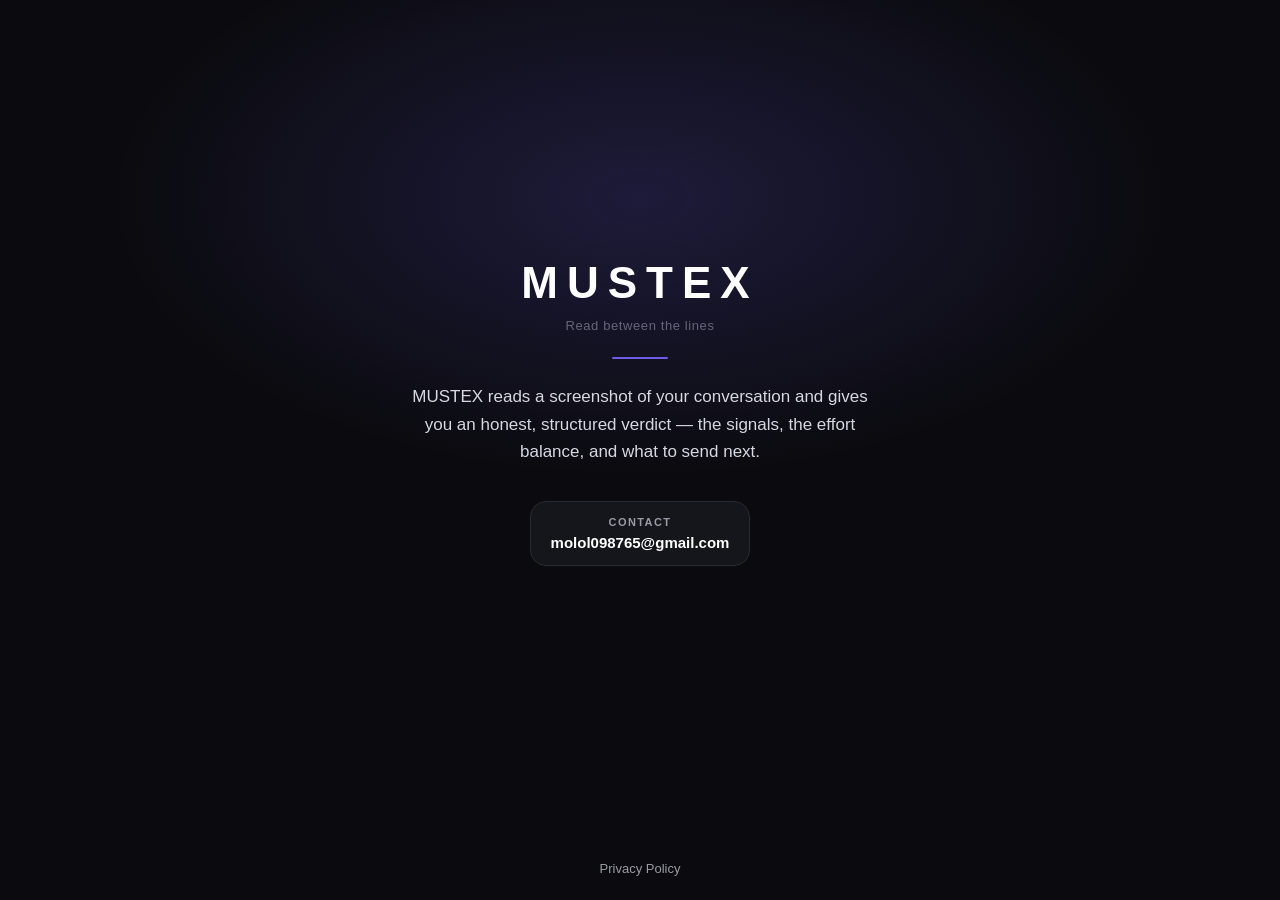
==== index.html @ c471b614 "Rename display branding to Mustex" ====
<!DOCTYPE html>
<html lang="en">
<head>
<meta charset="utf-8" />
<meta name="viewport" content="width=device-width, initial-scale=1" />
<title>MUSTEX — Read between the lines</title>
<meta name="description" content="MUSTEX reads a screenshot of your conversation and gives you an honest, structured verdict." />
<meta name="theme-color" content="#0b0b0f" />
<meta property="og:title" content="MUSTEX" />
<meta property="og:description" content="Read between the lines." />
<meta property="og:type" content="website" />
<style>
  /* Palette lifted from the app's theme.ts so web and app read as one product. */
  :root {
    --bg: #0b0b0f;
    --surface: #15151c;
    --border: #2a2a35;
    --text: #ffffff;
    --body: #d7d7e0;
    --dim: #9a9aa5;
    --faint: #66667a;
    --accent: #6c5ce7;
  }
  * { box-sizing: border-box; }
  html, body { height: 100%; }
  body {
    margin: 0;
    background: var(--bg);
    color: var(--body);
    font-family: -apple-system, BlinkMacSystemFont, "Segoe UI", Roboto, Helvetica, Arial, sans-serif;
    -webkit-font-smoothing: antialiased;
    display: flex;
    flex-direction: column;
    min-height: 100%;
  }
  /* A soft accent bloom behind the wordmark, same accentSoft family as the app. */
  body::before {
    content: "";
    position: fixed;
    inset: 0;
    background: radial-gradient(60% 45% at 50% 22%, rgba(108, 92, 231, 0.20), transparent 70%);
    pointer-events: none;
  }
  main {
    position: relative;
    flex: 1;
    display: flex;
    flex-direction: column;
    align-items: center;
    justify-content: center;
    text-align: center;
    padding: 36px 24px;
  }
  .wordmark {
    margin: 0;
    color: var(--text);
    font-size: 44px;
    font-weight: 900;
    letter-spacing: 9px;
    line-height: 1.05;
  }
  .tagline {
    margin: 12px 0 0;
    color: var(--faint);
    font-size: 13px;
    letter-spacing: 0.6px;
  }
  .rule {
    width: 56px;
    height: 2px;
    margin: 24px 0;
    background: var(--accent);
    border-radius: 2px;
  }
  .desc {
    margin: 0;
    max-width: 30rem;
    font-size: 17px;
    line-height: 1.6;
    color: var(--body);
  }
  .contact {
    margin-top: 36px;
    padding: 14px 20px;
    background: var(--surface);
    border: 1px solid var(--border);
    border-radius: 16px;
    font-size: 11px;
    font-weight: 700;
    letter-spacing: 1.4px;
    color: var(--dim);
    text-transform: uppercase;
  }
  .contact a {
    display: block;
    margin-top: 6px;
    color: var(--text);
    font-size: 15px;
    font-weight: 600;
    letter-spacing: 0;
    text-transform: none;
    text-decoration: none;
  }
  .contact a:hover { color: var(--accent); }
  footer {
    position: relative;
    padding: 24px;
    text-align: center;
    font-size: 13px;
    color: var(--faint);
  }
  footer a { color: var(--dim); text-decoration: none; }
  footer a:hover { color: var(--accent); }
  @media (max-width: 420px) {
    .wordmark { font-size: 32px; letter-spacing: 6px; }
    .desc { font-size: 16px; }
  }
</style>
</head>
<body>
  <main>
    <h1 class="wordmark">MUSTEX</h1>
    <p class="tagline">Read between the lines</p>
    <div class="rule"></div>
    <p class="desc">
      MUSTEX reads a screenshot of your conversation and gives you an honest, structured
      verdict &mdash; the signals, the effort balance, and what to send next.
    </p>
    <p class="contact">
      Contact
      <a href="mailto:molol098765@gmail.com">molol098765@gmail.com</a>
    </p>
  </main>
  <footer>
    <a href="privacy.html">Privacy Policy</a>
  </footer>
</body>
</html>
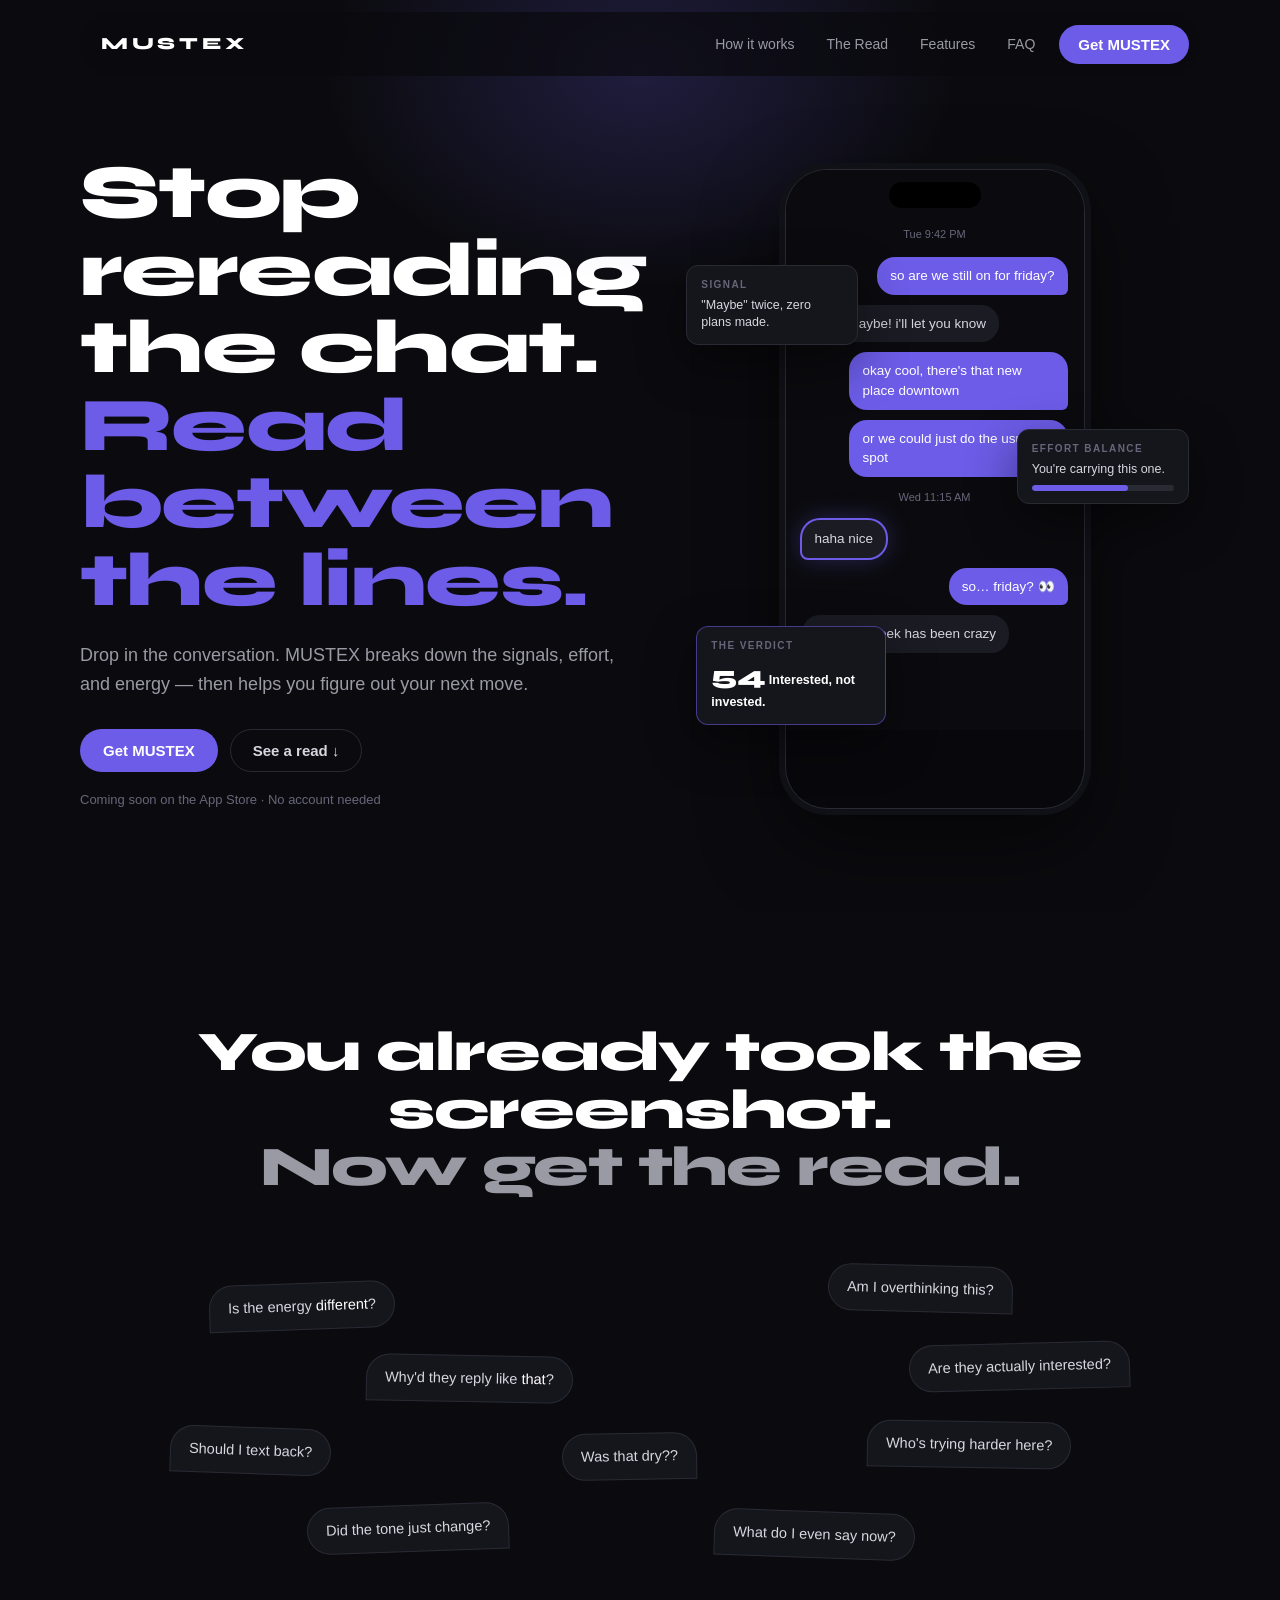
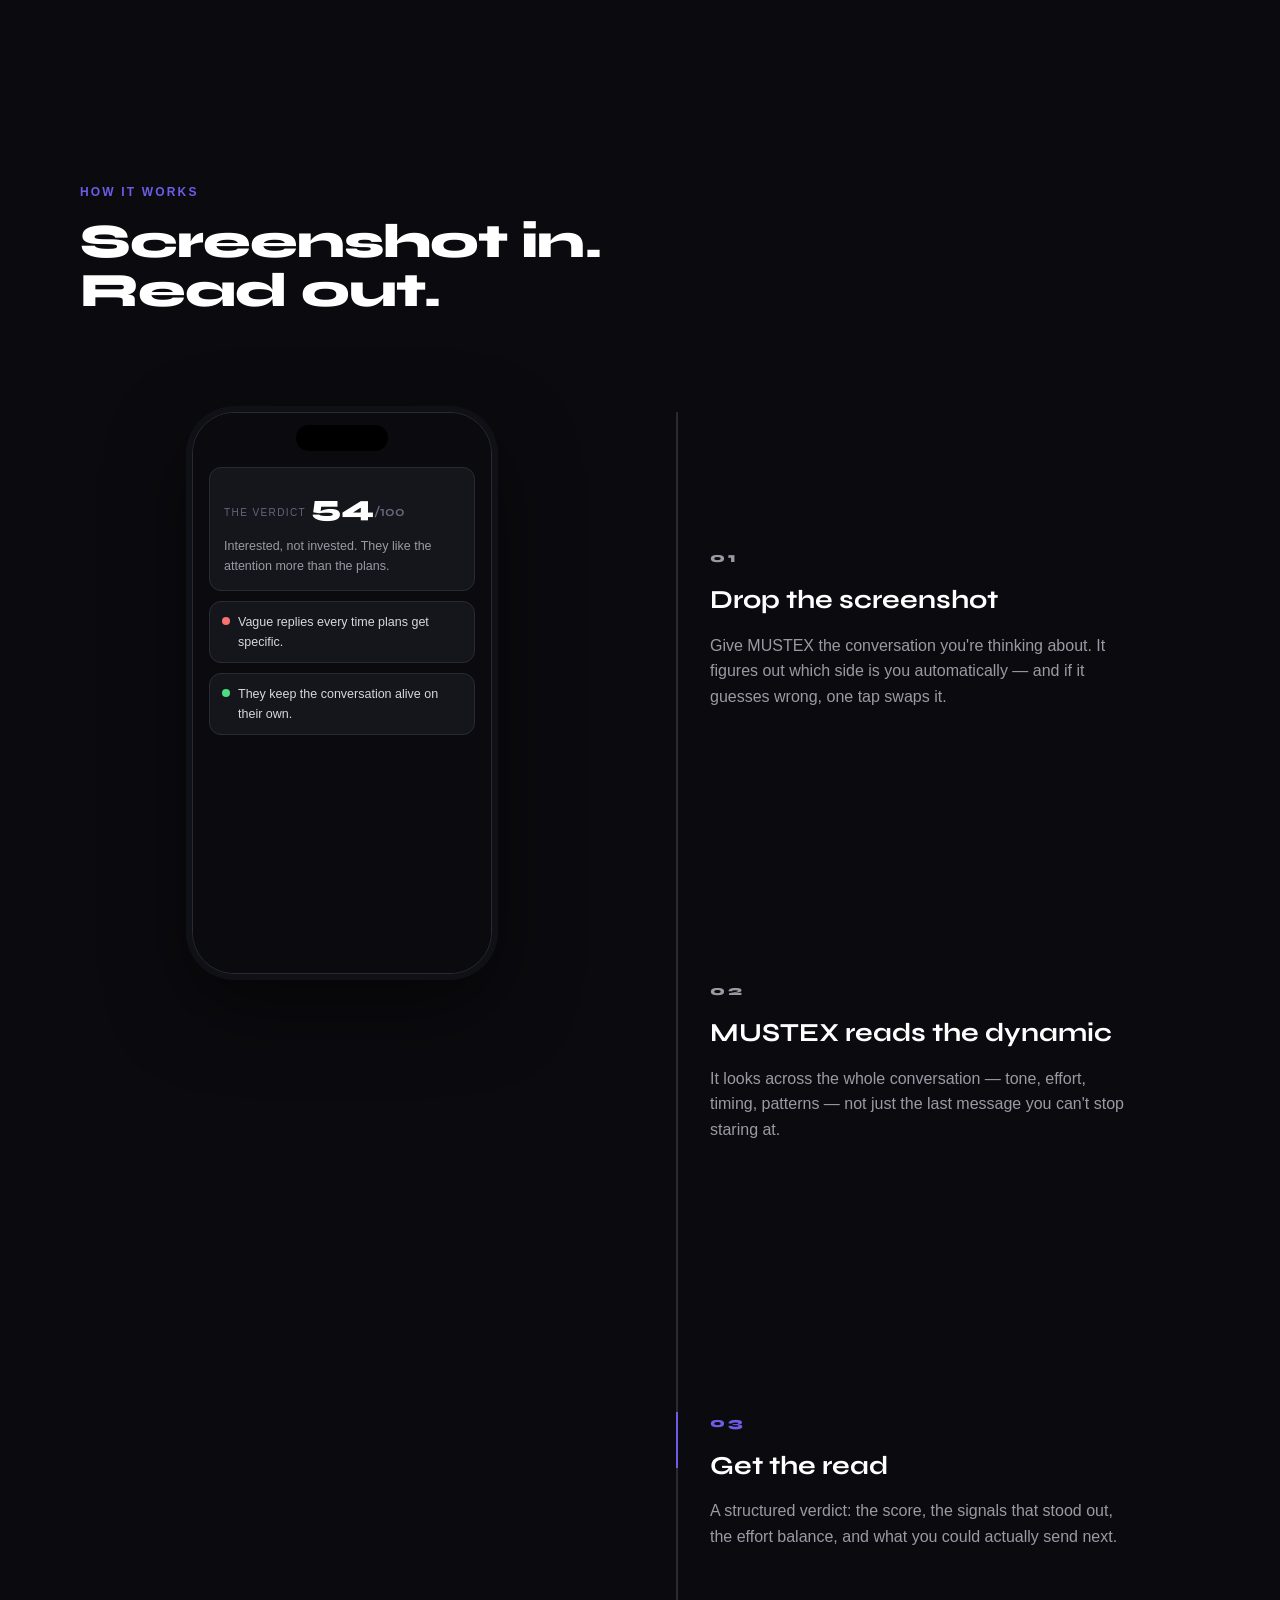
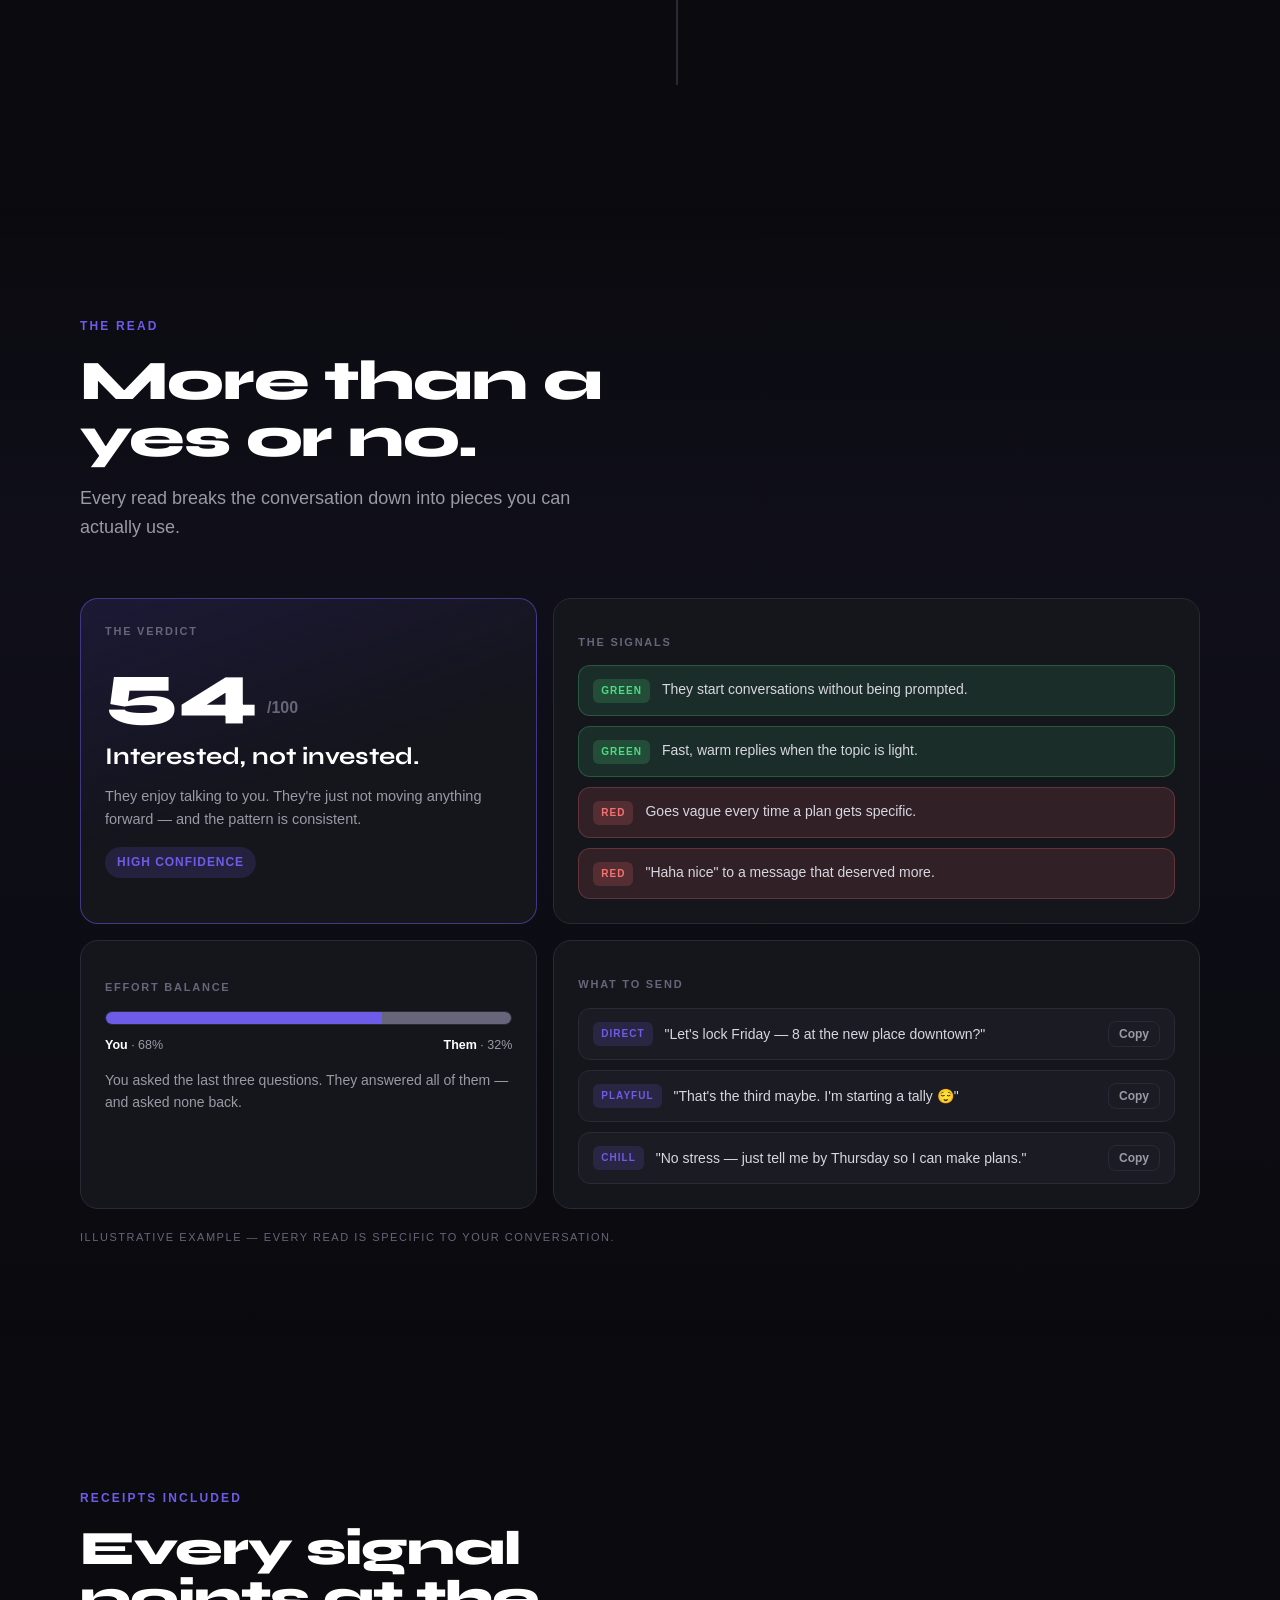
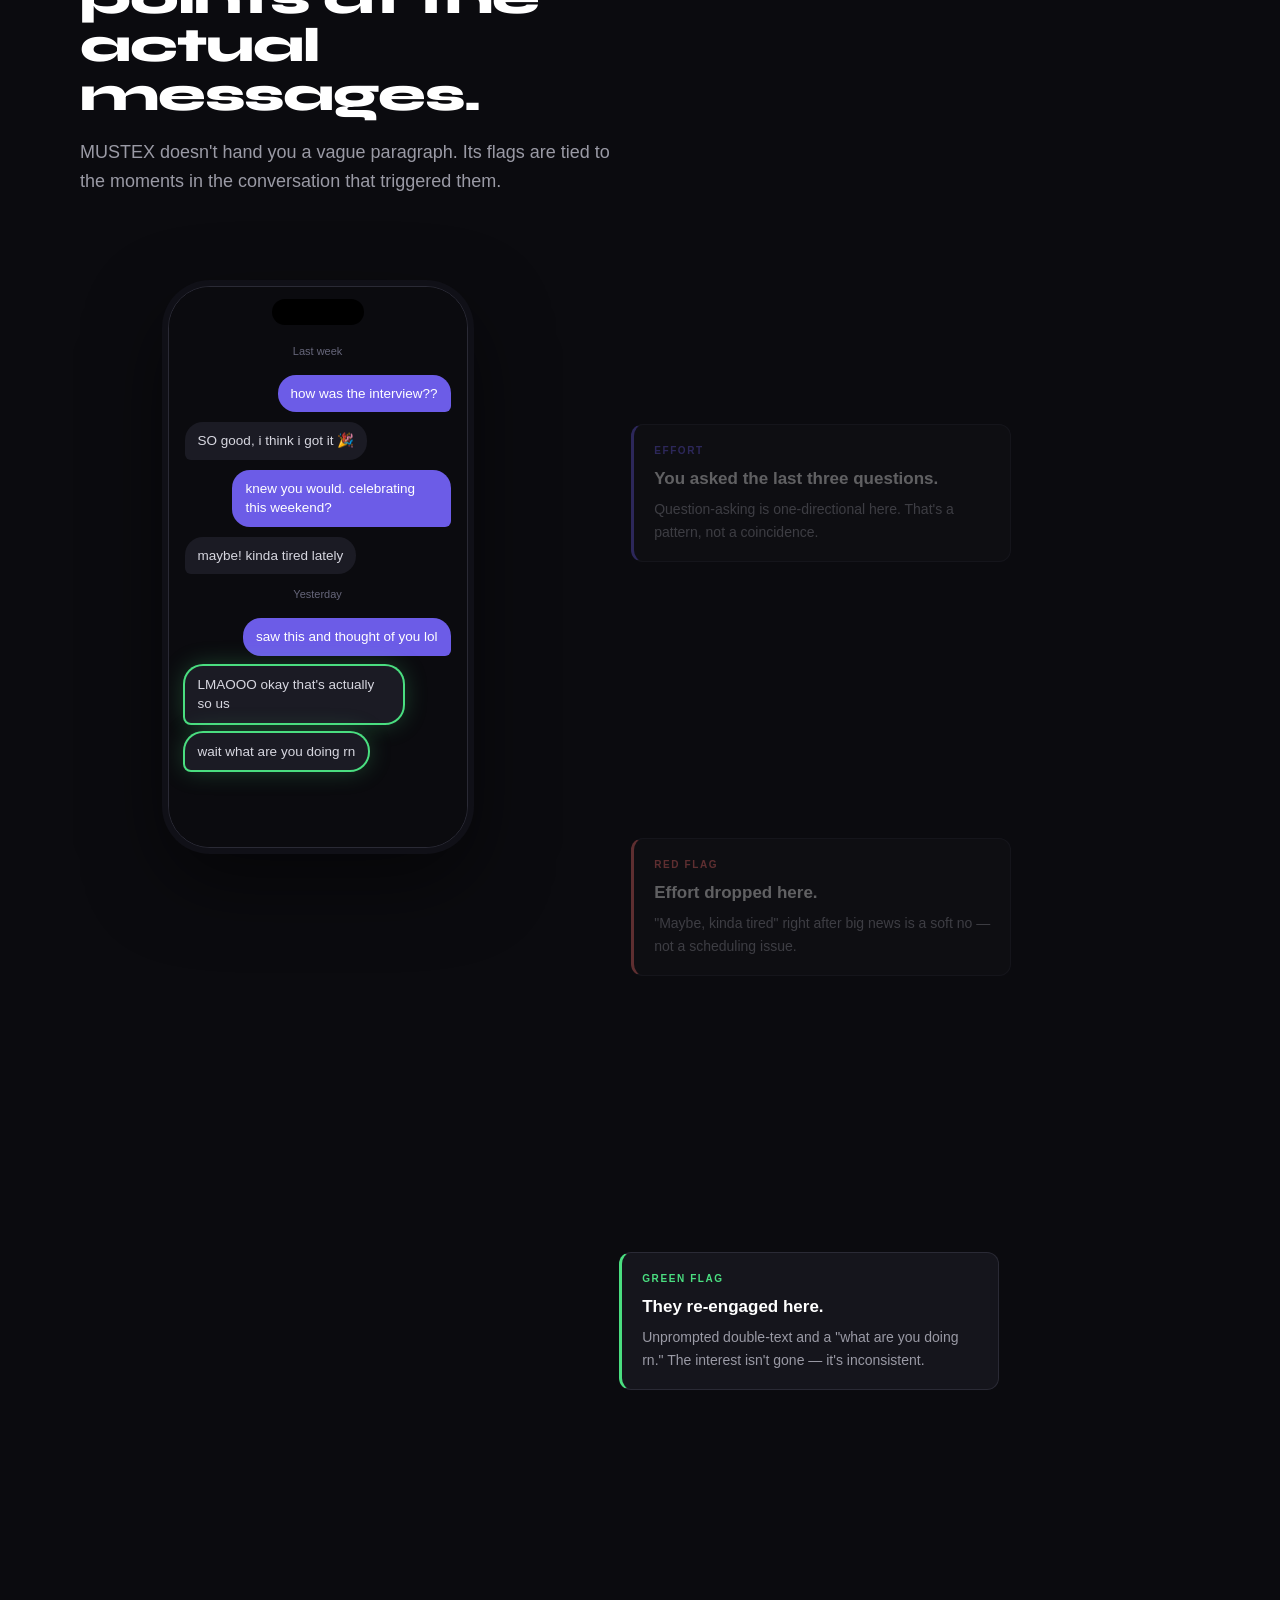
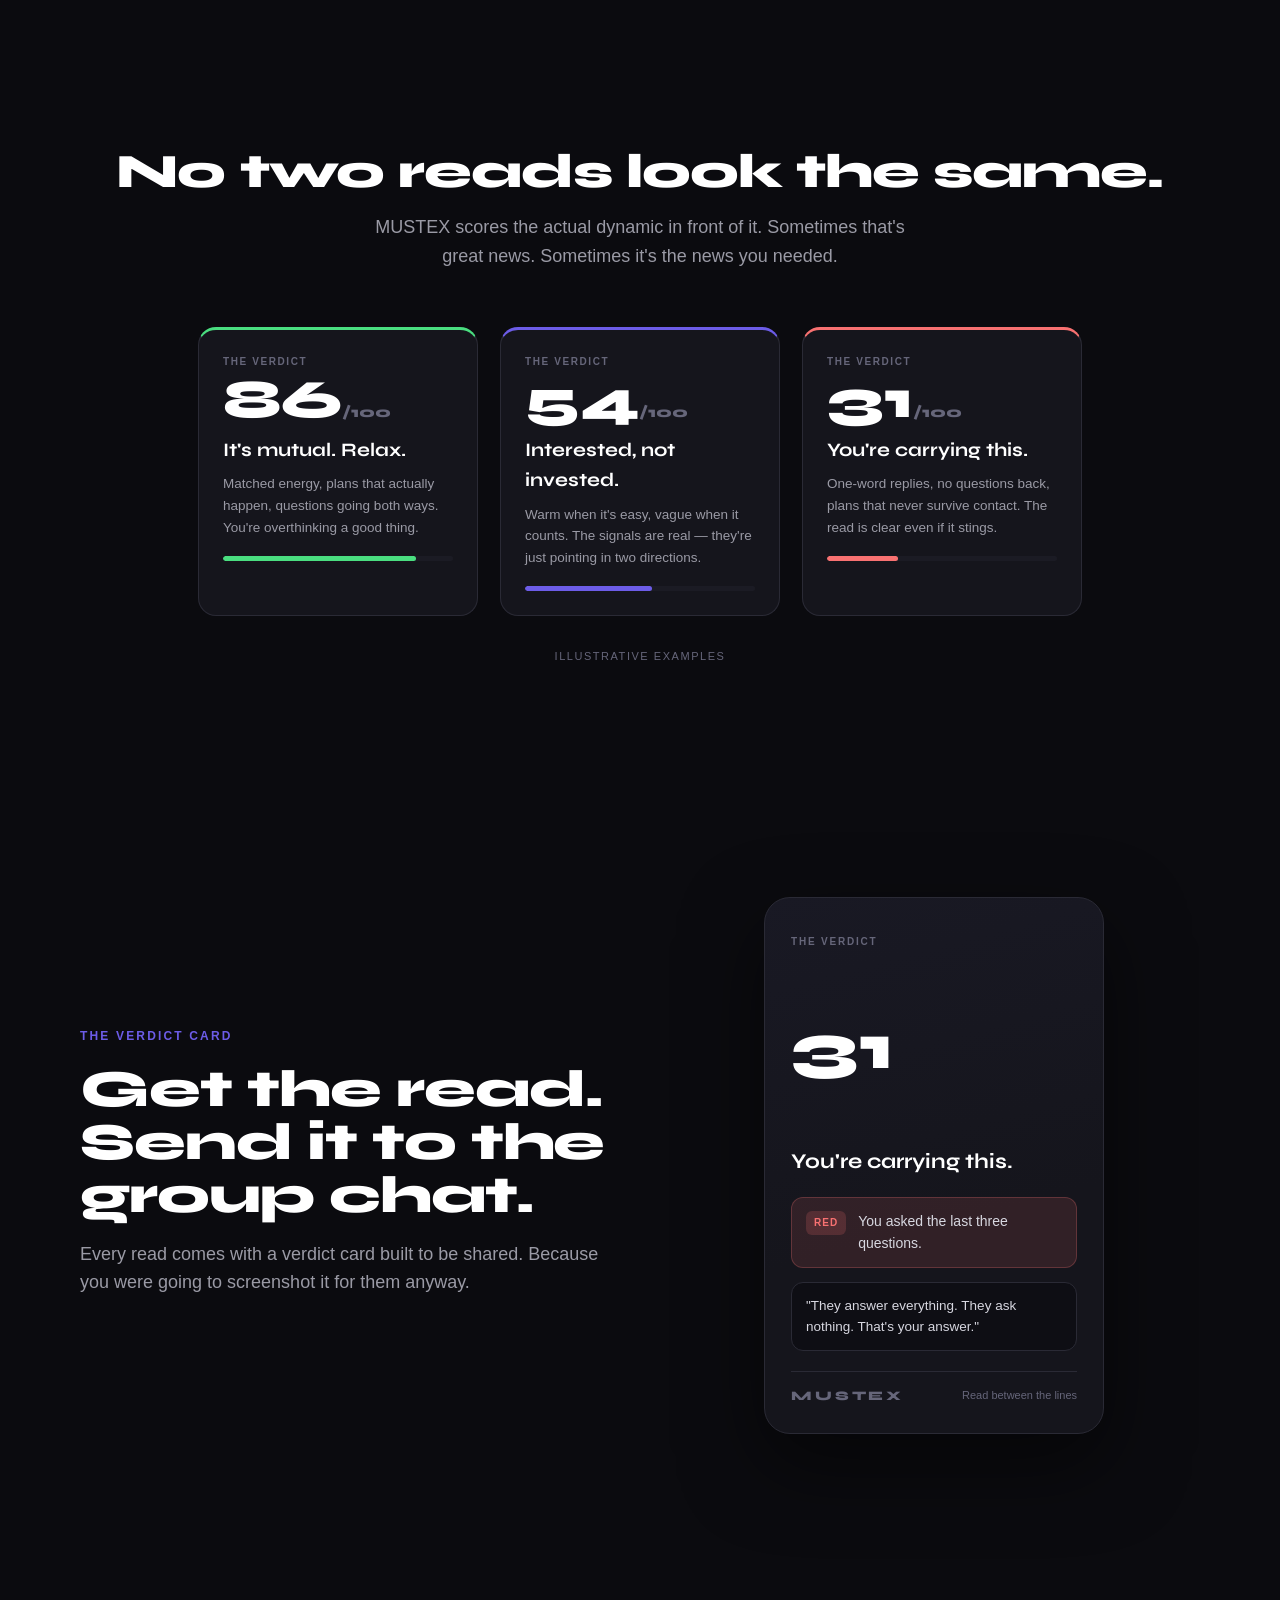
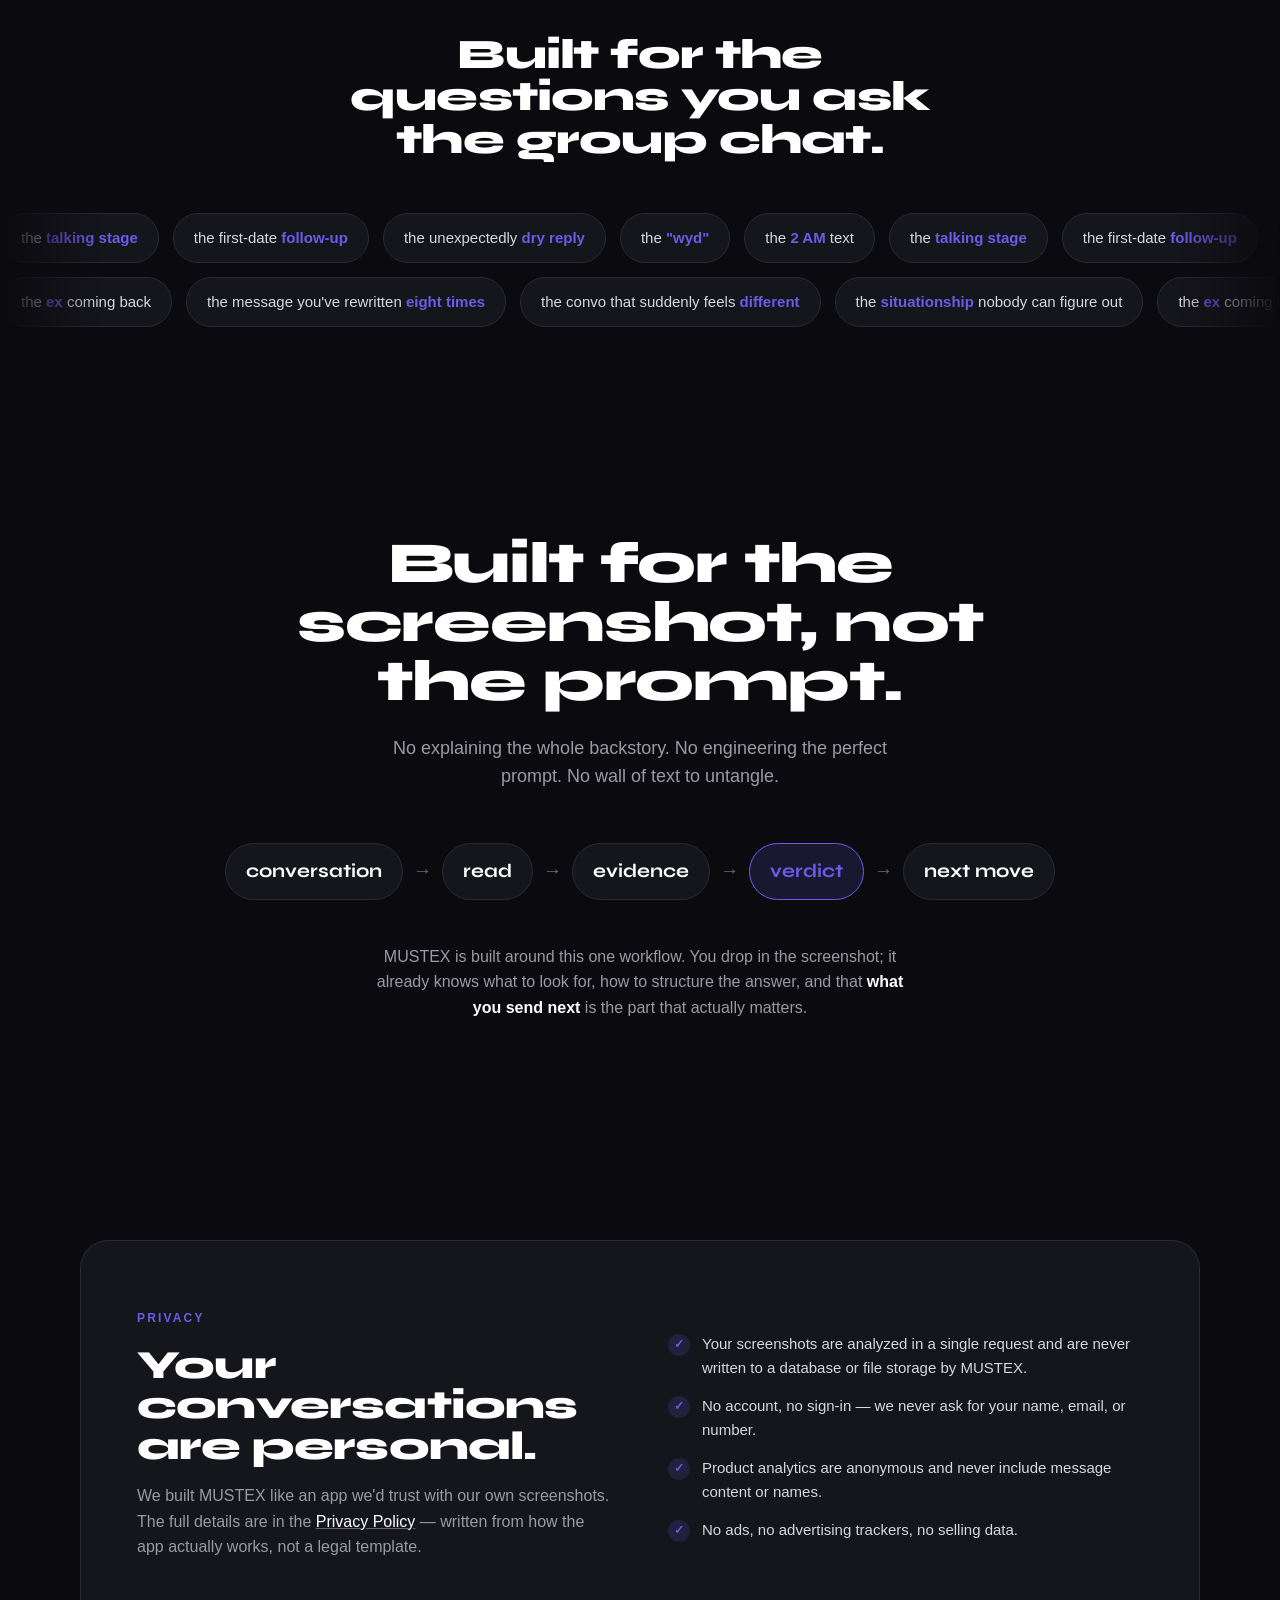
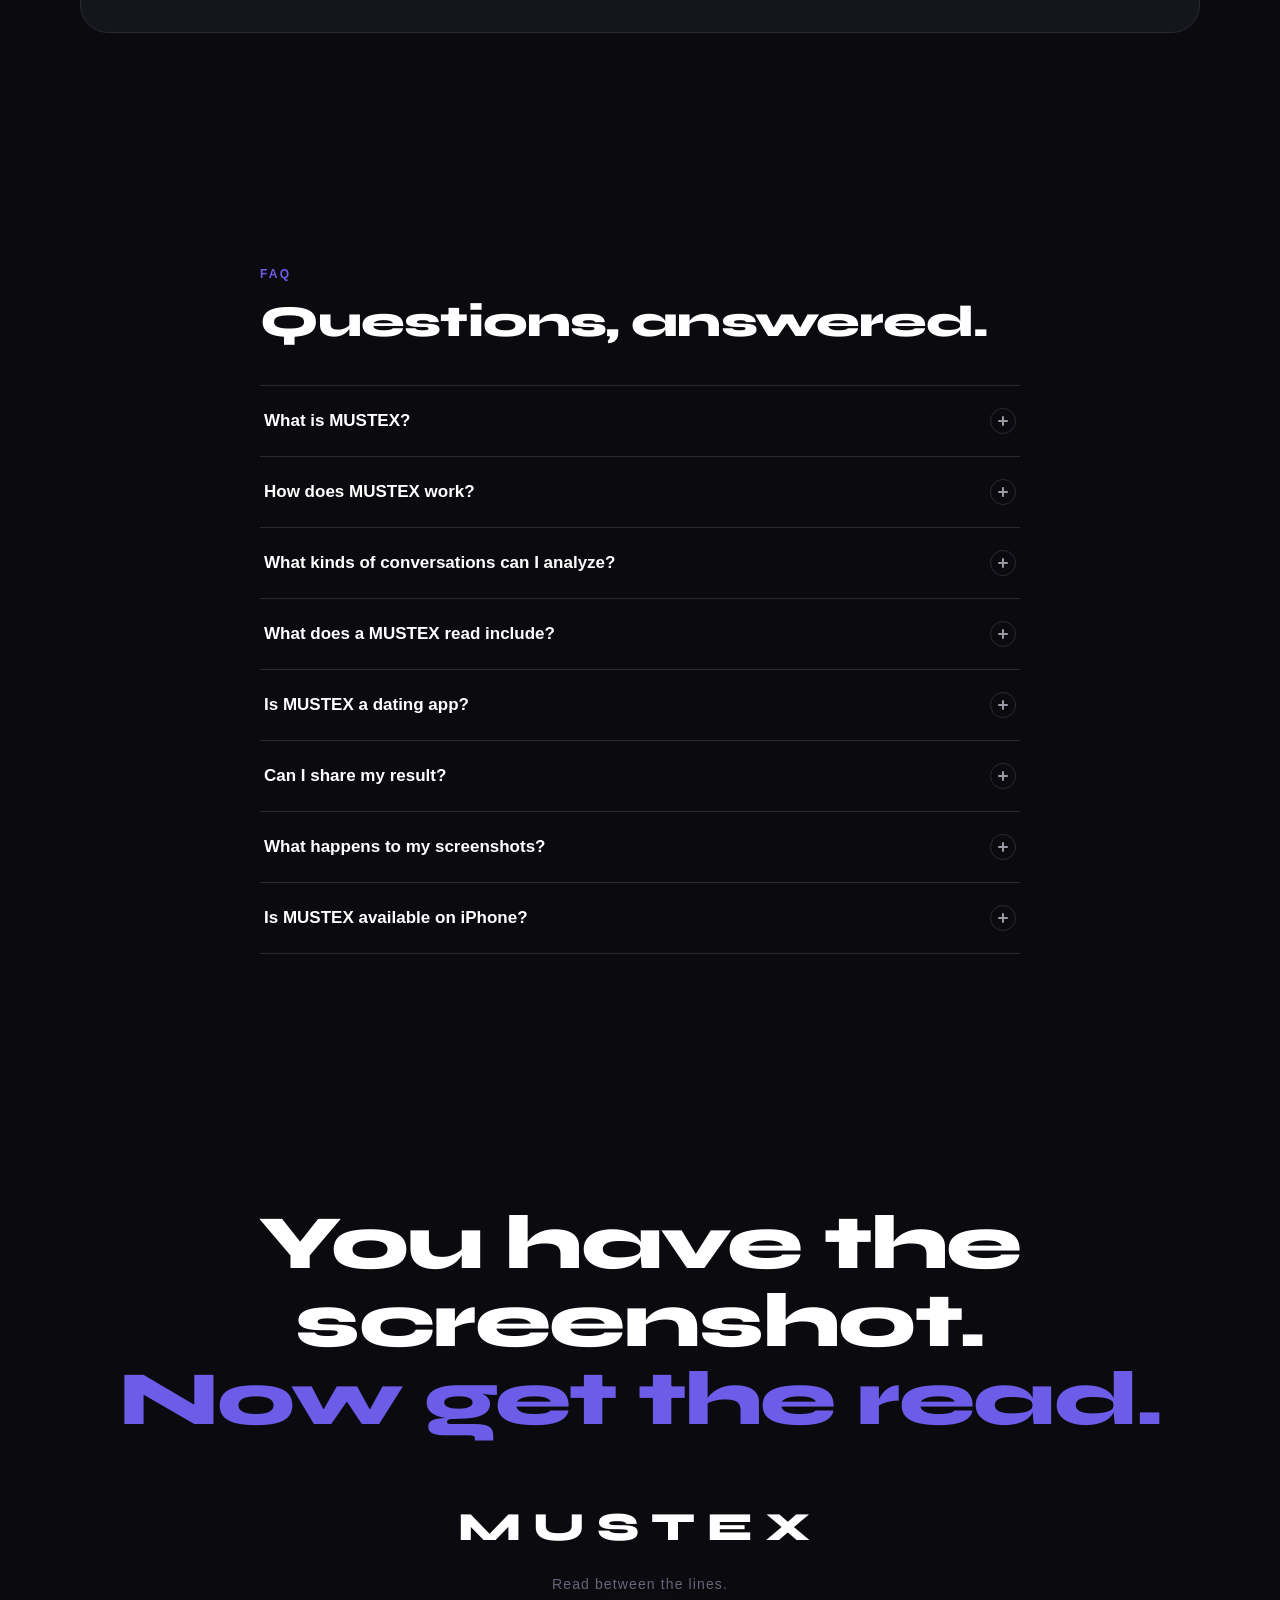
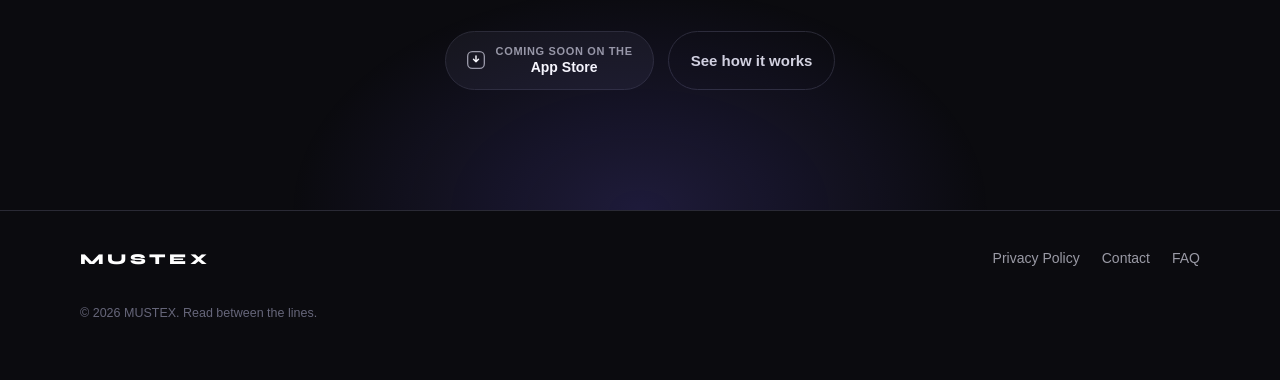
==== commit 34eb96be: "Rebuild marketing site v1" ====
--- a/index.html
+++ b/index.html
@@ -4,135 +4,592 @@
 <meta charset="utf-8" />
 <meta name="viewport" content="width=device-width, initial-scale=1" />
 <title>MUSTEX — Read between the lines</title>
-<meta name="description" content="MUSTEX reads a screenshot of your conversation and gives you an honest, structured verdict." />
+<meta name="description" content="MUSTEX turns a screenshot of your conversation into a structured read: the verdict, the signals, the effort balance, and what to send next. Coming soon to iPhone." />
+<link rel="canonical" href="https://z-skii.github.io/Mustex-site/" />
 <meta name="theme-color" content="#0b0b0f" />
-<meta property="og:title" content="MUSTEX" />
-<meta property="og:description" content="Read between the lines." />
+
 <meta property="og:type" content="website" />
-<style>
-  /* Palette lifted from the app's theme.ts so web and app read as one product. */
-  :root {
-    --bg: #0b0b0f;
-    --surface: #15151c;
-    --border: #2a2a35;
-    --text: #ffffff;
-    --body: #d7d7e0;
-    --dim: #9a9aa5;
-    --faint: #66667a;
-    --accent: #6c5ce7;
-  }
-  * { box-sizing: border-box; }
-  html, body { height: 100%; }
-  body {
-    margin: 0;
-    background: var(--bg);
-    color: var(--body);
-    font-family: -apple-system, BlinkMacSystemFont, "Segoe UI", Roboto, Helvetica, Arial, sans-serif;
-    -webkit-font-smoothing: antialiased;
-    display: flex;
-    flex-direction: column;
-    min-height: 100%;
-  }
-  /* A soft accent bloom behind the wordmark, same accentSoft family as the app. */
-  body::before {
-    content: "";
-    position: fixed;
-    inset: 0;
-    background: radial-gradient(60% 45% at 50% 22%, rgba(108, 92, 231, 0.20), transparent 70%);
-    pointer-events: none;
-  }
-  main {
-    position: relative;
-    flex: 1;
-    display: flex;
-    flex-direction: column;
-    align-items: center;
-    justify-content: center;
-    text-align: center;
-    padding: 36px 24px;
-  }
-  .wordmark {
-    margin: 0;
-    color: var(--text);
-    font-size: 44px;
-    font-weight: 900;
-    letter-spacing: 9px;
-    line-height: 1.05;
-  }
-  .tagline {
-    margin: 12px 0 0;
-    color: var(--faint);
-    font-size: 13px;
-    letter-spacing: 0.6px;
-  }
-  .rule {
-    width: 56px;
-    height: 2px;
-    margin: 24px 0;
-    background: var(--accent);
-    border-radius: 2px;
-  }
-  .desc {
-    margin: 0;
-    max-width: 30rem;
-    font-size: 17px;
-    line-height: 1.6;
-    color: var(--body);
-  }
-  .contact {
-    margin-top: 36px;
-    padding: 14px 20px;
-    background: var(--surface);
-    border: 1px solid var(--border);
-    border-radius: 16px;
-    font-size: 11px;
-    font-weight: 700;
-    letter-spacing: 1.4px;
-    color: var(--dim);
-    text-transform: uppercase;
-  }
-  .contact a {
-    display: block;
-    margin-top: 6px;
-    color: var(--text);
-    font-size: 15px;
-    font-weight: 600;
-    letter-spacing: 0;
-    text-transform: none;
-    text-decoration: none;
-  }
-  .contact a:hover { color: var(--accent); }
-  footer {
-    position: relative;
-    padding: 24px;
-    text-align: center;
-    font-size: 13px;
-    color: var(--faint);
-  }
-  footer a { color: var(--dim); text-decoration: none; }
-  footer a:hover { color: var(--accent); }
-  @media (max-width: 420px) {
-    .wordmark { font-size: 32px; letter-spacing: 6px; }
-    .desc { font-size: 16px; }
-  }
-</style>
+<meta property="og:site_name" content="MUSTEX" />
+<meta property="og:title" content="MUSTEX — Read between the lines" />
+<meta property="og:description" content="Drop in the conversation. MUSTEX breaks down the signals, effort, and energy — then helps you figure out your next move." />
+<meta property="og:url" content="https://z-skii.github.io/Mustex-site/" />
+<meta property="og:image" content="https://z-skii.github.io/Mustex-site/assets/og.png" />
+<meta property="og:image:width" content="1200" />
+<meta property="og:image:height" content="630" />
+<meta name="twitter:card" content="summary_large_image" />
+<meta name="twitter:title" content="MUSTEX — Read between the lines" />
+<meta name="twitter:description" content="Drop in the conversation. MUSTEX breaks down the signals, effort, and energy — then helps you figure out your next move." />
+<meta name="twitter:image" content="https://z-skii.github.io/Mustex-site/assets/og.png" />
+
+<link rel="icon" type="image/svg+xml" href="assets/favicon.svg" />
+
+<link rel="preconnect" href="https://fonts.googleapis.com" />
+<link rel="preconnect" href="https://fonts.gstatic.com" crossorigin />
+<link rel="stylesheet" href="https://fonts.googleapis.com/css2?family=Syne:wght@700;800&display=swap" />
+<link rel="stylesheet" href="styles.css" />
+
+<script type="application/ld+json">
+{
+  "@context": "https://schema.org",
+  "@type": "SoftwareApplication",
+  "name": "Mustex",
+  "applicationCategory": "LifestyleApplication",
+  "operatingSystem": "iOS",
+  "description": "Mustex analyzes screenshots of a text conversation and returns a structured read: a verdict with a score and confidence, the signals that stood out, the effort balance, and suggested replies — plus a shareable verdict card.",
+  "url": "https://z-skii.github.io/Mustex-site/"
+}
+</script>
+<script type="application/ld+json">
+{
+  "@context": "https://schema.org",
+  "@type": "FAQPage",
+  "mainEntity": [
+    {
+      "@type": "Question",
+      "name": "What is MUSTEX?",
+      "acceptedAnswer": { "@type": "Answer", "text": "MUSTEX is an app for the conversations you can't stop thinking about. You give it screenshots of a chat, and it returns a structured read: a verdict with a score, the signals it noticed, the effort balance, and what you could send next." }
+    },
+    {
+      "@type": "Question",
+      "name": "How does MUSTEX work?",
+      "acceptedAnswer": { "@type": "Answer", "text": "You select screenshots of the conversation. MUSTEX automatically detects which side is you (with a one-tap swap if it guesses wrong), analyzes the interaction, and returns the read — verdict, signals, effort balance, and suggested replies." }
+    },
+    {
+      "@type": "Question",
+      "name": "What happens to my screenshots?",
+      "acceptedAnswer": { "@type": "Answer", "text": "Screenshots are sent for a single analysis and are never written to a database or file storage by MUSTEX — they exist only for the duration of that one request. No account or sign-in is required. Full details are in the Privacy Policy." }
+    },
+    {
+      "@type": "Question",
+      "name": "Is MUSTEX available on iPhone?",
+      "acceptedAnswer": { "@type": "Answer", "text": "MUSTEX is coming to iPhone first. It is not on the App Store yet — this page will link to it the moment it is." }
+    }
+  ]
+}
+</script>
 </head>
 <body>
-  <main>
-    <h1 class="wordmark">MUSTEX</h1>
-    <p class="tagline">Read between the lines</p>
-    <div class="rule"></div>
-    <p class="desc">
-      MUSTEX reads a screenshot of your conversation and gives you an honest, structured
-      verdict &mdash; the signals, the effort balance, and what to send next.
+
+<a class="visually-hidden skip-link" href="#main">Skip to content</a>
+
+<!-- ======================= NAV ======================= -->
+<header class="nav" id="nav">
+  <div class="nav-inner">
+    <a class="wordmark" href="#top" aria-label="MUSTEX — back to top">MUSTEX</a>
+
+    <button class="nav-toggle" id="navToggle" aria-expanded="false" aria-controls="navMenu" aria-label="Open menu">
+      <span></span>
+    </button>
+
+    <nav class="nav-menu" id="navMenu" aria-label="Main">
+      <ul class="nav-links">
+        <li><a href="#how">How it works</a></li>
+        <li><a href="#read">The Read</a></li>
+        <li><a href="#features">Features</a></li>
+        <li><a href="#faq">FAQ</a></li>
+      </ul>
+      <div class="nav-cta">
+        <a class="btn btn-primary" href="#download">Get MUSTEX</a>
+      </div>
+    </nav>
+  </div>
+</header>
+
+<main id="main">
+
+<!-- ======================= HERO ======================= -->
+<section class="hero" id="top">
+  <div class="wrap">
+    <div class="hero-copy">
+      <h1 class="display">
+        Stop rereading the chat.
+        <span class="line-2">Read between the lines.</span>
+      </h1>
+      <p class="lede">
+        Drop in the conversation. MUSTEX breaks down the signals, effort, and energy —
+        then helps you figure out your next move.
+      </p>
+      <div class="hero-ctas">
+        <a class="btn btn-primary" href="#download">Get MUSTEX</a>
+        <a class="btn btn-ghost" href="#read">See a read ↓</a>
+      </div>
+      <p class="hero-sub">Coming soon on the App Store · No account needed</p>
+    </div>
+
+    <div class="hero-visual" aria-label="Illustration of MUSTEX analyzing a conversation">
+      <div class="phone" aria-hidden="true">
+        <div class="phone-screen">
+          <p class="chat-day">Tue 9:42 PM</p>
+          <div class="bubble me">so are we still on for friday?</div>
+          <div class="bubble them">yeah maybe! i'll let you know</div>
+          <div class="bubble me">okay cool, there's that new place downtown</div>
+          <div class="bubble me">or we could just do the usual spot</div>
+          <p class="chat-day">Wed 11:15 AM</p>
+          <div class="bubble them marked">haha nice</div>
+          <div class="bubble me">so… friday? 👀</div>
+          <div class="bubble them">omg this week has been crazy</div>
+        </div>
+      </div>
+
+      <div class="float-card fc-1" data-reveal>
+        <span class="k">Signal</span>
+        "Maybe" twice, zero plans made.
+      </div>
+      <div class="float-card fc-2" data-reveal>
+        <span class="k">Effort balance</span>
+        You're carrying this one.
+        <div class="effort-mini"><i></i></div>
+      </div>
+      <div class="float-card fc-3 fc-verdict" data-reveal>
+        <span class="k">The verdict</span>
+        <span class="score">54</span>
+        <strong>Interested, not invested.</strong>
+      </div>
+    </div>
+  </div>
+</section>
+
+<!-- ======================= PROBLEM ======================= -->
+<section class="problem" aria-labelledby="problem-h">
+  <div class="wrap">
+    <h2 id="problem-h" class="display" data-reveal>
+      You already took the screenshot.
+      <span>Now get the read.</span>
+    </h2>
+
+    <div class="thought-field" data-reveal="fade">
+      <p class="thought t1">Is the energy <em>different</em>?</p>
+      <p class="thought t2">Am I overthinking this?</p>
+      <p class="thought t3">Why'd they reply like <em>that</em>?</p>
+      <p class="thought t4">Are they actually interested?</p>
+      <p class="thought t5">Should I text back?</p>
+      <p class="thought t6">Was that dry??</p>
+      <p class="thought t7">Who's trying harder here?</p>
+      <p class="thought t8">Did the tone just change?</p>
+      <p class="thought t9">What do I even say now?</p>
+    </div>
+  </div>
+</section>
+
+<!-- ======================= HOW IT WORKS ======================= -->
+<section class="how" id="how" aria-labelledby="how-h">
+  <div class="wrap">
+    <div class="how-head" data-reveal>
+      <p class="eyebrow">How it works</p>
+      <h2 id="how-h" class="display">Screenshot in. Read out.</h2>
+    </div>
+
+    <div class="how-sticky">
+      <div class="phone how-phone" id="howPhone" data-step="1" aria-hidden="true">
+        <div class="phone-screen">
+          <div class="state state-1">
+            <div class="upload-slot">
+              <strong>Drop your screenshots</strong>
+              Add the part of the conversation you keep going back to.
+            </div>
+            <div class="upload-thumb"><i></i><i></i><i></i></div>
+            <div class="upload-thumb"><i></i><i></i><i></i></div>
+          </div>
+          <div class="state state-2">
+            <div class="scan-wrap">
+              <div class="scan-line"></div>
+              <div class="bubble them">yeah maybe! i'll let you know</div>
+              <div class="bubble me">okay cool, there's that new place downtown</div>
+              <div class="bubble them">haha nice</div>
+              <div class="bubble me">so… friday? 👀</div>
+              <p class="reading-label">Reading the dynamic<span class="dots"></span></p>
+            </div>
+          </div>
+          <div class="state state-3">
+            <div class="mini-verdict">
+              <span class="k">The verdict</span>
+              <span class="v">54<small>/100</small></span>
+              <p>Interested, not invested. They like the attention more than the plans.</p>
+            </div>
+            <div class="mini-flag bad"><span class="dot"></span>Vague replies every time plans get specific.</div>
+            <div class="mini-flag good"><span class="dot"></span>They keep the conversation alive on their own.</div>
+          </div>
+        </div>
+      </div>
+    </div>
+
+    <div class="how-steps">
+      <div class="step" data-step-trigger="1" data-reveal>
+        <p class="step-num">01</p>
+        <h3>Drop the screenshot</h3>
+        <p>Give MUSTEX the conversation you're thinking about. It figures out which side is you automatically — and if it guesses wrong, one tap swaps it.</p>
+      </div>
+      <div class="step" data-step-trigger="2" data-reveal>
+        <p class="step-num">02</p>
+        <h3>MUSTEX reads the dynamic</h3>
+        <p>It looks across the whole conversation — tone, effort, timing, patterns — not just the last message you can't stop staring at.</p>
+      </div>
+      <div class="step" data-step-trigger="3" data-reveal>
+        <p class="step-num">03</p>
+        <h3>Get the read</h3>
+        <p>A structured verdict: the score, the signals that stood out, the effort balance, and what you could actually send next.</p>
+      </div>
+    </div>
+  </div>
+</section>
+
+<!-- ======================= THE READ ======================= -->
+<section class="read" id="read" aria-labelledby="read-h">
+  <div class="wrap">
+    <div class="read-head" data-reveal>
+      <p class="eyebrow">The Read</p>
+      <h2 id="read-h" class="display">More than a yes or no.</h2>
+      <p class="lede">Every read breaks the conversation down into pieces you can actually use.</p>
+    </div>
+
+    <div class="read-grid">
+      <article class="read-card rc-verdict" data-reveal>
+        <p class="k">The verdict</p>
+        <div class="score-row">
+          <span class="score">54</span><span class="outof">/100</span>
+        </div>
+        <h3>Interested, not invested.</h3>
+        <p>They enjoy talking to you. They're just not moving anything forward — and the pattern is consistent.</p>
+        <span class="confidence">High confidence</span>
+      </article>
+
+      <article class="read-card rc-flags" data-reveal>
+        <p class="k">The signals</p>
+        <ul class="flag-list">
+          <li class="flag good"><span class="tag">GREEN</span>They start conversations without being prompted.</li>
+          <li class="flag good"><span class="tag">GREEN</span>Fast, warm replies when the topic is light.</li>
+          <li class="flag bad"><span class="tag">RED</span>Goes vague every time a plan gets specific.</li>
+          <li class="flag bad"><span class="tag">RED</span>"Haha nice" to a message that deserved more.</li>
+        </ul>
+      </article>
+
+      <article class="read-card rc-effort" data-reveal>
+        <p class="k">Effort balance</p>
+        <div class="effort-bar" role="img" aria-label="Effort balance: you 68 percent, them 32 percent">
+          <div class="you"></div>
+          <div class="them-fill"></div>
+        </div>
+        <div class="effort-legend"><span><b>You</b> · 68%</span><span><b>Them</b> · 32%</span></div>
+        <p>You asked the last three questions. They answered all of them — and asked none back.</p>
+      </article>
+
+      <article class="read-card rc-replies" data-reveal>
+        <p class="k">What to send</p>
+        <div class="reply-row">
+          <div class="reply">
+            <span class="style-tag">Direct</span>
+            <p>"Let's lock Friday — 8 at the new place downtown?"</p>
+            <button class="copy-btn" type="button" data-copy>Copy</button>
+          </div>
+          <div class="reply">
+            <span class="style-tag">Playful</span>
+            <p>"That's the third maybe. I'm starting a tally 😌"</p>
+            <button class="copy-btn" type="button" data-copy>Copy</button>
+          </div>
+          <div class="reply">
+            <span class="style-tag">Chill</span>
+            <p>"No stress — just tell me by Thursday so I can make plans."</p>
+            <button class="copy-btn" type="button" data-copy>Copy</button>
+          </div>
+        </div>
+      </article>
+    </div>
+
+    <p class="demo-note read-footnote" data-reveal="fade">Illustrative example — every read is specific to your conversation.</p>
+  </div>
+</section>
+
+<!-- ======================= EVIDENCE ======================= -->
+<section class="evidence" id="features" aria-labelledby="ev-h">
+  <div class="wrap">
+    <div class="evidence-head" data-reveal>
+      <p class="eyebrow">Receipts included</p>
+      <h2 id="ev-h" class="display">Every signal points at the actual messages.</h2>
+      <p class="lede">MUSTEX doesn't hand you a vague paragraph. Its flags are tied to the moments in the conversation that triggered them.</p>
+    </div>
+
+    <div class="evidence-pin">
+      <div class="phone" aria-hidden="true">
+        <div class="phone-screen" id="evPhone">
+          <p class="chat-day">Last week</p>
+          <div class="bubble me" data-ev="1">how was the interview??</div>
+          <div class="bubble them">SO good, i think i got it 🎉</div>
+          <div class="bubble me" data-ev="1">knew you would. celebrating this weekend?</div>
+          <div class="bubble them" data-ev="2">maybe! kinda tired lately</div>
+          <p class="chat-day">Yesterday</p>
+          <div class="bubble me" data-ev="1">saw this and thought of you lol</div>
+          <div class="bubble them" data-ev="3">LMAOOO okay that's actually so us</div>
+          <div class="bubble them" data-ev="3">wait what are you doing rn</div>
+        </div>
+      </div>
+    </div>
+
+    <div class="annotations">
+      <div class="annotation" data-annotation data-target="1" data-mark="marked">
+        <div class="annotation-card">
+          <p class="k">Effort</p>
+          <h3>You asked the last three questions.</h3>
+          <p>Question-asking is one-directional here. That's a pattern, not a coincidence.</p>
+        </div>
+      </div>
+      <div class="annotation" data-annotation data-target="2" data-mark="marked-bad">
+        <div class="annotation-card bad">
+          <p class="k">Red flag</p>
+          <h3>Effort dropped here.</h3>
+          <p>"Maybe, kinda tired" right after big news is a soft no — not a scheduling issue.</p>
+        </div>
+      </div>
+      <div class="annotation" data-annotation data-target="3" data-mark="marked-good">
+        <div class="annotation-card good">
+          <p class="k">Green flag</p>
+          <h3>They re-engaged here.</h3>
+          <p>Unprompted double-text and a "what are you doing rn." The interest isn't gone — it's inconsistent.</p>
+        </div>
+      </div>
+    </div>
+  </div>
+</section>
+
+<!-- ======================= DIFFERENT READS ======================= -->
+<section class="verdicts" aria-labelledby="v-h">
+  <div class="wrap">
+    <h2 id="v-h" class="display" data-reveal>No two reads look the same.</h2>
+    <p class="lede" data-reveal>MUSTEX scores the actual dynamic in front of it. Sometimes that's great news. Sometimes it's the news you needed.</p>
+
+    <div class="verdict-fan">
+      <article class="vcard vcard-high" data-reveal>
+        <p class="k">The verdict</p>
+        <p class="score">86<small>/100</small></p>
+        <h3>It's mutual. Relax.</h3>
+        <p>Matched energy, plans that actually happen, questions going both ways. You're overthinking a good thing.</p>
+        <div class="bar"><i></i></div>
+      </article>
+      <article class="vcard vcard-mid" data-reveal>
+        <p class="k">The verdict</p>
+        <p class="score">54<small>/100</small></p>
+        <h3>Interested, not invested.</h3>
+        <p>Warm when it's easy, vague when it counts. The signals are real — they're just pointing in two directions.</p>
+        <div class="bar"><i></i></div>
+      </article>
+      <article class="vcard vcard-low" data-reveal>
+        <p class="k">The verdict</p>
+        <p class="score">31<small>/100</small></p>
+        <h3>You're carrying this.</h3>
+        <p>One-word replies, no questions back, plans that never survive contact. The read is clear even if it stings.</p>
+        <div class="bar"><i></i></div>
+      </article>
+    </div>
+    <p class="demo-note" style="margin-top:32px" data-reveal="fade">Illustrative examples</p>
+  </div>
+</section>
+
+<!-- ======================= SHARE ======================= -->
+<section class="share" aria-labelledby="share-h">
+  <div class="wrap">
+    <div class="share-copy" data-reveal>
+      <p class="eyebrow">The verdict card</p>
+      <h2 id="share-h" class="display">Get the read. Send it to the group chat.</h2>
+      <p class="lede">
+        Every read comes with a verdict card built to be shared. Because you were going
+        to screenshot it for them anyway.
+      </p>
+    </div>
+
+    <div class="share-visual">
+      <div class="share-card" id="shareCard" aria-label="Example shareable verdict card">
+        <div class="share-piece sp-1">
+          <p class="k">The verdict</p>
+          <p class="score">31</p>
+          <h3>You're carrying this.</h3>
+        </div>
+        <div class="share-piece sp-2">
+          <div class="flag bad"><span class="tag">RED</span>You asked the last three questions.</div>
+        </div>
+        <div class="share-piece sp-3">
+          "They answer everything. They ask nothing. That's your answer."
+        </div>
+        <div class="share-piece sp-4">
+          <span class="wordmark">MUSTEX</span>
+          <span>Read between the lines</span>
+        </div>
+      </div>
+    </div>
+  </div>
+</section>
+
+<!-- ======================= GROUP CHAT MOMENTS ======================= -->
+<section class="moments" aria-labelledby="m-h">
+  <h2 id="m-h" class="display" data-reveal>Built for the questions you ask the group chat.</h2>
+  <div class="ticker-row" aria-hidden="true">
+    <div class="ticker">
+      <span class="moment">the <b>talking stage</b></span>
+      <span class="moment">the first-date <b>follow-up</b></span>
+      <span class="moment">the unexpectedly <b>dry reply</b></span>
+      <span class="moment">the <b>"wyd"</b></span>
+      <span class="moment">the <b>2 AM</b> text</span>
+      <span class="moment">the <b>talking stage</b></span>
+      <span class="moment">the first-date <b>follow-up</b></span>
+      <span class="moment">the unexpectedly <b>dry reply</b></span>
+      <span class="moment">the <b>"wyd"</b></span>
+      <span class="moment">the <b>2 AM</b> text</span>
+    </div>
+  </div>
+  <div class="ticker-row" aria-hidden="true">
+    <div class="ticker">
+      <span class="moment">the <b>ex</b> coming back</span>
+      <span class="moment">the message you've rewritten <b>eight times</b></span>
+      <span class="moment">the convo that suddenly feels <b>different</b></span>
+      <span class="moment">the <b>situationship</b> nobody can figure out</span>
+      <span class="moment">the <b>ex</b> coming back</span>
+      <span class="moment">the message you've rewritten <b>eight times</b></span>
+      <span class="moment">the convo that suddenly feels <b>different</b></span>
+      <span class="moment">the <b>situationship</b> nobody can figure out</span>
+    </div>
+  </div>
+</section>
+
+<!-- ======================= WHY NOT GENERIC AI ======================= -->
+<section class="why" aria-labelledby="why-h">
+  <div class="wrap">
+    <h2 id="why-h" class="display" data-reveal>Built for the screenshot, not the prompt.</h2>
+    <p class="lede" data-reveal>No explaining the whole backstory. No engineering the perfect prompt. No wall of text to untangle.</p>
+
+    <div class="flow" data-reveal>
+      <span class="node">conversation</span>
+      <span class="arrow">→</span>
+      <span class="node">read</span>
+      <span class="arrow">→</span>
+      <span class="node">evidence</span>
+      <span class="arrow">→</span>
+      <span class="node hot">verdict</span>
+      <span class="arrow">→</span>
+      <span class="node">next move</span>
+    </div>
+
+    <p class="why-copy" data-reveal>
+      MUSTEX is built around this one workflow. You drop in the screenshot; it already knows
+      what to look for, how to structure the answer, and that <b>what you send next</b> is
+      the part that actually matters.
     </p>
-    <p class="contact">
-      Contact
-      <a href="mailto:molol098765@gmail.com">molol098765@gmail.com</a>
-    </p>
-  </main>
-  <footer>
-    <a href="privacy.html">Privacy Policy</a>
-  </footer>
+  </div>
+</section>
+
+<!-- ======================= PRIVACY ======================= -->
+<section class="privacy" aria-labelledby="p-h">
+  <div class="wrap" data-reveal>
+    <div>
+      <p class="eyebrow">Privacy</p>
+      <h2 id="p-h" class="display">Your conversations are personal.</h2>
+      <p class="lede">
+        We built MUSTEX like an app we'd trust with our own screenshots. The full details
+        are in the <a class="text-link" href="privacy.html">Privacy Policy</a> — written from how
+        the app actually works, not a legal template.
+      </p>
+    </div>
+    <ul>
+      <li><span class="check">✓</span>Your screenshots are analyzed in a single request and are never written to a database or file storage by MUSTEX.</li>
+      <li><span class="check">✓</span>No account, no sign-in — we never ask for your name, email, or number.</li>
+      <li><span class="check">✓</span>Product analytics are anonymous and never include message content or names.</li>
+      <li><span class="check">✓</span>No ads, no advertising trackers, no selling data.</li>
+    </ul>
+  </div>
+</section>
+
+<!-- ======================= FAQ ======================= -->
+<section class="faq" id="faq" aria-labelledby="faq-h">
+  <div class="wrap">
+    <p class="eyebrow" data-reveal>FAQ</p>
+    <h2 id="faq-h" class="display" data-reveal>Questions, answered.</h2>
+
+    <div class="acc" data-reveal="fade">
+      <div class="acc-item">
+        <h3><button class="acc-btn" aria-expanded="false" aria-controls="faq-a1" id="faq-q1">What is MUSTEX?<span class="acc-icon" aria-hidden="true"></span></button></h3>
+        <div class="acc-panel" id="faq-a1" role="region" aria-labelledby="faq-q1">
+          <div class="acc-panel-inner">MUSTEX is an app for the conversations you can't stop thinking about. You give it screenshots of a chat, and it gives you back a structured read — a verdict with a score, the signals it noticed, the effort balance, and what you could send next.</div>
+        </div>
+      </div>
+      <div class="acc-item">
+        <h3><button class="acc-btn" aria-expanded="false" aria-controls="faq-a2" id="faq-q2">How does MUSTEX work?<span class="acc-icon" aria-hidden="true"></span></button></h3>
+        <div class="acc-panel" id="faq-a2" role="region" aria-labelledby="faq-q2">
+          <div class="acc-panel-inner">Select screenshots of the conversation and MUSTEX does the rest. It automatically detects which side of the chat is you (tap "Wrong? Swap" if it guesses wrong), reads the whole dynamic, and returns the verdict.</div>
+        </div>
+      </div>
+      <div class="acc-item">
+        <h3><button class="acc-btn" aria-expanded="false" aria-controls="faq-a3" id="faq-q3">What kinds of conversations can I analyze?<span class="acc-icon" aria-hidden="true"></span></button></h3>
+        <div class="acc-panel" id="faq-a3" role="region" aria-labelledby="faq-q3">
+          <div class="acc-panel-inner">Any text conversation you can screenshot — iMessage, DMs, dating apps, whatever you're overthinking. Talking stages, situationships, mixed signals, a friend acting different, the ex who resurfaced.</div>
+        </div>
+      </div>
+      <div class="acc-item">
+        <h3><button class="acc-btn" aria-expanded="false" aria-controls="faq-a4" id="faq-q4">What does a MUSTEX read include?<span class="acc-icon" aria-hidden="true"></span></button></h3>
+        <div class="acc-panel" id="faq-a4" role="region" aria-labelledby="faq-q4">
+          <div class="acc-panel-inner">A verdict with a score and a confidence level, the green and red flags MUSTEX spotted, the effort balance between you and them, and suggested replies in different styles you can copy straight into the chat. You also get a verdict card made for sharing.</div>
+        </div>
+      </div>
+      <div class="acc-item">
+        <h3><button class="acc-btn" aria-expanded="false" aria-controls="faq-a5" id="faq-q5">Is MUSTEX a dating app?<span class="acc-icon" aria-hidden="true"></span></button></h3>
+        <div class="acc-panel" id="faq-a5" role="region" aria-labelledby="faq-q5">
+          <div class="acc-panel-inner">No. MUSTEX doesn't match you with anyone — it reads the conversations you already have. It works on any chat where you want a second opinion, romantic or not.</div>
+        </div>
+      </div>
+      <div class="acc-item">
+        <h3><button class="acc-btn" aria-expanded="false" aria-controls="faq-a6" id="faq-q6">Can I share my result?<span class="acc-icon" aria-hidden="true"></span></button></h3>
+        <div class="acc-panel" id="faq-a6" role="region" aria-labelledby="faq-q6">
+          <div class="acc-panel-inner">Yes — every read comes with a shareable verdict card, made for the group chat.</div>
+        </div>
+      </div>
+      <div class="acc-item">
+        <h3><button class="acc-btn" aria-expanded="false" aria-controls="faq-a7" id="faq-q7">What happens to my screenshots?<span class="acc-icon" aria-hidden="true"></span></button></h3>
+        <div class="acc-panel" id="faq-a7" role="region" aria-labelledby="faq-q7">
+          <div class="acc-panel-inner">They're sent for one analysis and are never written to a database or file storage by MUSTEX — they exist only for the duration of that single request. No account is required, so nothing is tied to your identity. The <a href="privacy.html">Privacy Policy</a> has the full breakdown.</div>
+        </div>
+      </div>
+      <div class="acc-item">
+        <h3><button class="acc-btn" aria-expanded="false" aria-controls="faq-a8" id="faq-q8">Is MUSTEX available on iPhone?<span class="acc-icon" aria-hidden="true"></span></button></h3>
+        <div class="acc-panel" id="faq-a8" role="region" aria-labelledby="faq-q8">
+          <div class="acc-panel-inner">MUSTEX is coming to iPhone first. It's not on the App Store quite yet — this page will link straight to it the moment it is.</div>
+        </div>
+      </div>
+    </div>
+  </div>
+</section>
+
+<!-- ======================= FINAL CTA ======================= -->
+<section class="final" id="download" aria-labelledby="final-h">
+  <div class="wrap">
+    <h2 id="final-h" class="display" data-reveal>
+      You have the screenshot.
+      <span>Now get the read.</span>
+    </h2>
+
+    <span class="wordmark-big" data-reveal>MUSTEX</span>
+    <p class="tagline" data-reveal>Read between the lines.</p>
+
+    <div class="final-ctas" data-reveal>
+      <span class="store-pill">
+        <svg width="20" height="20" viewBox="0 0 24 24" fill="none" aria-hidden="true"><rect x="2" y="2" width="20" height="20" rx="5.5" stroke="#9a9aa5" stroke-width="1.6"/><path d="M12 7v7m0 0-3-3m3 3 3-3" stroke="#fff" stroke-width="1.7" stroke-linecap="round" stroke-linejoin="round"/></svg>
+        <span><small>Coming soon on the</small><strong>App Store</strong></span>
+      </span>
+      <a class="btn btn-ghost" href="#how">See how it works</a>
+    </div>
+  </div>
+</section>
+
+</main>
+
+<!-- ======================= FOOTER ======================= -->
+<footer>
+  <div class="wrap footer-inner">
+    <a class="wordmark" href="#top">MUSTEX</a>
+    <nav class="footer-links" aria-label="Footer">
+      <a href="privacy.html">Privacy Policy</a>
+      <a href="mailto:molol098765@gmail.com">Contact</a>
+      <a href="#faq">FAQ</a>
+    </nav>
+    <p class="footer-copy">© 2026 MUSTEX. Read between the lines.</p>
+  </div>
+</footer>
+
+<script src="script.js" defer></script>
 </body>
 </html>
--- a/styles.css
+++ b/styles.css
@@ -0,0 +1,1157 @@
+/* ============================================================
+   MUSTEX — marketing site
+   Palette mirrors the app's theme so web + app read as one product.
+   ============================================================ */
+
+:root {
+  --bg: #0b0b0f;
+  --surface: #15151c;
+  --surface-2: #1b1b24;
+  --border: #2a2a35;
+  --text: #ffffff;
+  --body: #d7d7e0;
+  --dim: #9a9aa5;
+  --faint: #66667a;
+  --accent: #6c5ce7;
+  --accent-soft: rgba(108, 92, 231, 0.16);
+  --good: #4ade80;
+  --good-soft: rgba(74, 222, 128, 0.12);
+  --bad: #f87171;
+  --bad-soft: rgba(248, 113, 113, 0.12);
+
+  --display: "Syne", -apple-system, BlinkMacSystemFont, "Segoe UI", sans-serif;
+  --ui: -apple-system, BlinkMacSystemFont, "Segoe UI", Roboto, Helvetica, Arial, sans-serif;
+
+  --radius: 18px;
+  --radius-sm: 12px;
+  --wrap: 1120px;
+  --nav-h: 64px;
+}
+
+* { box-sizing: border-box; }
+html { scroll-behavior: smooth; }
+html:focus-within { scroll-behavior: smooth; }
+
+body {
+  margin: 0;
+  background: var(--bg);
+  color: var(--body);
+  font-family: var(--ui);
+  font-size: 16px;
+  line-height: 1.6;
+  -webkit-font-smoothing: antialiased;
+  overflow-x: hidden;
+}
+
+img { max-width: 100%; display: block; }
+a { color: inherit; }
+
+::selection { background: var(--accent); color: #fff; }
+
+:focus-visible {
+  outline: 2px solid var(--accent);
+  outline-offset: 3px;
+  border-radius: 4px;
+}
+
+.wrap {
+  width: min(var(--wrap), 100% - 40px);
+  margin-inline: auto;
+}
+
+.visually-hidden {
+  position: absolute; width: 1px; height: 1px;
+  clip-path: inset(50%); overflow: hidden; white-space: nowrap;
+}
+a.skip-link:focus-visible {
+  position: fixed;
+  top: 14px; left: 14px;
+  z-index: 100;
+  width: auto; height: auto;
+  clip-path: none;
+  padding: 12px 18px;
+  border-radius: 999px;
+  background: var(--accent);
+  color: #fff;
+  font: 600 14px/1 var(--ui);
+  text-decoration: none;
+}
+
+/* ---------- type ---------- */
+
+h1, h2, h3 { color: var(--text); margin: 0; }
+
+.display {
+  font-family: var(--display);
+  font-weight: 800;
+  letter-spacing: -0.02em;
+  line-height: 1.02;
+}
+
+.eyebrow {
+  display: inline-block;
+  font-size: 12px;
+  font-weight: 700;
+  letter-spacing: 0.18em;
+  text-transform: uppercase;
+  color: var(--accent);
+  margin-bottom: 16px;
+}
+
+.lede {
+  font-size: 18px;
+  color: var(--dim);
+  max-width: 34rem;
+}
+
+.wordmark {
+  font-family: var(--display);
+  font-weight: 800;
+  letter-spacing: 0.22em;
+  color: var(--text);
+  text-decoration: none;
+}
+
+/* ---------- buttons ---------- */
+
+.btn {
+  display: inline-flex;
+  align-items: center;
+  gap: 8px;
+  padding: 13px 22px;
+  border-radius: 999px;
+  border: 1px solid transparent;
+  font: 600 15px/1 var(--ui);
+  text-decoration: none;
+  cursor: pointer;
+  transition: transform 0.15s ease, background 0.2s ease, border-color 0.2s ease;
+}
+.btn:active { transform: scale(0.97); }
+.btn-primary { background: var(--accent); color: #fff; }
+.btn-primary:hover { background: #7d6ef0; }
+.btn-ghost {
+  background: transparent;
+  border-color: var(--border);
+  color: var(--body);
+}
+.btn-ghost:hover { border-color: var(--faint); color: var(--text); }
+
+.store-pill {
+  display: inline-flex;
+  align-items: center;
+  gap: 10px;
+  padding: 12px 20px;
+  border-radius: 999px;
+  background: var(--surface);
+  border: 1px solid var(--border);
+  color: var(--dim);
+  font: 600 14px/1.3 var(--ui);
+}
+.store-pill svg { flex: none; }
+.store-pill strong { color: var(--text); display: block; font-size: 14px; }
+.store-pill span small { display: block; font-size: 11px; letter-spacing: 0.06em; text-transform: uppercase; }
+
+/* ---------- nav ---------- */
+
+.nav {
+  position: fixed;
+  inset: 12px 0 auto;
+  z-index: 50;
+  pointer-events: none;
+}
+.nav-inner {
+  pointer-events: auto;
+  width: min(var(--wrap), 100% - 24px);
+  margin-inline: auto;
+  height: var(--nav-h);
+  display: flex;
+  align-items: center;
+  justify-content: space-between;
+  gap: 16px;
+  padding: 0 10px 0 20px;
+  border-radius: 999px;
+  background: rgba(11, 11, 15, 0.72);
+  border: 1px solid transparent;
+  transition: border-color 0.25s ease, background 0.25s ease;
+}
+.nav.scrolled .nav-inner {
+  background: rgba(21, 21, 28, 0.82);
+  border-color: var(--border);
+  backdrop-filter: blur(14px);
+  -webkit-backdrop-filter: blur(14px);
+}
+.nav .wordmark { font-size: 17px; }
+
+.nav-links {
+  display: flex;
+  align-items: center;
+  gap: 4px;
+  list-style: none;
+  margin: 0; padding: 0;
+}
+.nav-links a {
+  display: block;
+  padding: 8px 14px;
+  border-radius: 999px;
+  font: 500 14px/1 var(--ui);
+  color: var(--dim);
+  text-decoration: none;
+  transition: color 0.15s ease, background 0.15s ease;
+}
+.nav-links a:hover { color: var(--text); background: var(--surface-2); }
+
+.nav-cta { margin-left: 6px; }
+.nav-cta .btn { padding: 11px 18px; }
+
+.nav-toggle {
+  display: none;
+  width: 44px; height: 44px;
+  border: 1px solid var(--border);
+  border-radius: 999px;
+  background: var(--surface);
+  cursor: pointer;
+  position: relative;
+}
+.nav-toggle span,
+.nav-toggle span::before,
+.nav-toggle span::after {
+  content: "";
+  position: absolute;
+  left: 50%; top: 50%;
+  width: 16px; height: 2px;
+  background: var(--text);
+  border-radius: 2px;
+  transform: translate(-50%, -50%);
+  transition: transform 0.2s ease, opacity 0.2s ease;
+}
+.nav-toggle span::before { transform: translate(-50%, -7px); }
+.nav-toggle span::after { transform: translate(-50%, 5px); }
+.nav-toggle[aria-expanded="true"] span { background: transparent; }
+.nav-toggle[aria-expanded="true"] span::before { transform: translate(-50%, -50%) rotate(45deg); }
+.nav-toggle[aria-expanded="true"] span::after { transform: translate(-50%, -50%) rotate(-45deg); }
+
+@media (max-width: 800px) {
+  .nav-toggle { display: block; }
+  .nav-menu {
+    position: absolute;
+    top: calc(var(--nav-h) + 20px);
+    left: 12px; right: 12px;
+    display: none;
+    flex-direction: column;
+    gap: 6px;
+    padding: 14px;
+    border-radius: 22px;
+    background: rgba(21, 21, 28, 0.97);
+    border: 1px solid var(--border);
+    backdrop-filter: blur(16px);
+    -webkit-backdrop-filter: blur(16px);
+  }
+  .nav-menu.open { display: flex; }
+  .nav-links { flex-direction: column; align-items: stretch; }
+  .nav-links a { padding: 12px 14px; font-size: 16px; }
+  .nav-cta { margin: 6px 0 0; }
+  .nav-cta .btn { width: 100%; justify-content: center; }
+}
+@media (min-width: 801px) {
+  .nav-menu { display: flex; align-items: center; gap: 4px; }
+}
+
+/* ---------- shared section rhythm ---------- */
+
+section { position: relative; padding: 110px 0; }
+@media (max-width: 700px) { section { padding: 80px 0; } }
+
+.demo-note {
+  font-size: 11px;
+  letter-spacing: 0.14em;
+  text-transform: uppercase;
+  color: var(--faint);
+}
+
+/* reveal-on-scroll */
+[data-reveal] {
+  opacity: 0;
+  transform: translateY(22px);
+  transition: opacity 0.7s ease, transform 0.7s ease;
+}
+[data-reveal].in { opacity: 1; transform: none; }
+[data-reveal="fade"] { transform: none; }
+
+/* ---------- phone mockup (shared component) ---------- */
+
+.phone {
+  width: 300px;
+  border-radius: 42px;
+  background: #08080c;
+  border: 1px solid var(--border);
+  box-shadow:
+    0 0 0 6px #101017,
+    0 30px 80px rgba(0, 0, 0, 0.55);
+  overflow: hidden;
+  position: relative;
+}
+.phone::before {
+  content: "";
+  position: absolute;
+  top: 12px; left: 50%;
+  transform: translateX(-50%);
+  width: 92px; height: 26px;
+  background: #000;
+  border-radius: 999px;
+  z-index: 3;
+}
+.phone-screen {
+  padding: 54px 16px 22px;
+  min-height: 560px;
+  display: flex;
+  flex-direction: column;
+  gap: 10px;
+  background: var(--bg);
+}
+.phone img { width: 100%; height: auto; }
+
+.chat-day {
+  text-align: center;
+  font-size: 11px;
+  color: var(--faint);
+  margin: 2px 0 4px;
+}
+.bubble {
+  max-width: 82%;
+  padding: 9px 13px;
+  border-radius: 18px;
+  font-size: 13.5px;
+  line-height: 1.45;
+  position: relative;
+  transition: box-shadow 0.4s ease, background 0.4s ease;
+}
+.bubble.them {
+  align-self: flex-start;
+  background: var(--surface-2);
+  color: var(--body);
+  border-bottom-left-radius: 6px;
+}
+.bubble.me {
+  align-self: flex-end;
+  background: var(--accent);
+  color: #fff;
+  border-bottom-right-radius: 6px;
+}
+.bubble.marked {
+  box-shadow: 0 0 0 2px var(--accent), 0 0 24px rgba(108, 92, 231, 0.35);
+}
+.bubble.marked-good { box-shadow: 0 0 0 2px var(--good), 0 0 24px rgba(74, 222, 128, 0.28); }
+.bubble.marked-bad { box-shadow: 0 0 0 2px var(--bad), 0 0 24px rgba(248, 113, 113, 0.28); }
+
+/* ---------- hero ---------- */
+
+.hero {
+  padding: calc(var(--nav-h) + 90px) 0 90px;
+  overflow: hidden;
+}
+.hero::before {
+  content: "";
+  position: absolute;
+  top: -240px; left: 50%;
+  transform: translateX(-50%);
+  width: 900px; height: 620px;
+  background: radial-gradient(50% 50% at 50% 50%, rgba(108, 92, 231, 0.22), transparent 70%);
+  pointer-events: none;
+}
+.hero .wrap {
+  display: grid;
+  grid-template-columns: 1.05fr 0.95fr;
+  gap: 48px;
+  align-items: center;
+}
+.hero h1 {
+  font-size: clamp(44px, 6.2vw, 76px);
+}
+.hero h1 .line-2 {
+  display: block;
+  color: var(--accent);
+}
+.hero .lede { margin: 22px 0 30px; }
+.hero-ctas { display: flex; flex-wrap: wrap; gap: 12px; align-items: center; }
+.hero-sub {
+  margin-top: 18px;
+  font-size: 13px;
+  color: var(--faint);
+}
+
+.hero-visual {
+  position: relative;
+  display: flex;
+  justify-content: center;
+  min-height: 640px;
+}
+.hero-visual .phone { z-index: 1; }
+
+.float-card {
+  position: absolute;
+  z-index: 2;
+  background: var(--surface);
+  border: 1px solid var(--border);
+  border-radius: var(--radius-sm);
+  padding: 12px 14px;
+  font-size: 12.5px;
+  line-height: 1.4;
+  color: var(--body);
+  box-shadow: 0 18px 50px rgba(0, 0, 0, 0.45);
+  width: 172px;
+}
+.float-card .k {
+  display: block;
+  font-size: 10px;
+  font-weight: 700;
+  letter-spacing: 0.14em;
+  text-transform: uppercase;
+  color: var(--faint);
+  margin-bottom: 5px;
+}
+.float-card strong { color: var(--text); }
+.fc-1 { top: 96px; left: -8px; animation: drift 7s ease-in-out infinite; }
+.fc-2 { top: 260px; right: -14px; animation: drift 8s ease-in-out 0.8s infinite; }
+.fc-3 { bottom: 84px; left: 2px; width: 190px; animation: drift 7.5s ease-in-out 1.6s infinite; }
+@keyframes drift {
+  0%, 100% { transform: translateY(0); }
+  50% { transform: translateY(-9px); }
+}
+
+.effort-mini {
+  height: 6px;
+  border-radius: 999px;
+  background: var(--border);
+  overflow: hidden;
+  margin-top: 7px;
+}
+.effort-mini i {
+  display: block;
+  height: 100%;
+  width: 68%;
+  background: var(--accent);
+  border-radius: 999px;
+}
+.fc-verdict { border-color: rgba(108, 92, 231, 0.55); }
+.fc-verdict .score { font-family: var(--display); font-weight: 800; font-size: 26px; color: var(--text); }
+
+@media (max-width: 960px) {
+  .hero .wrap { grid-template-columns: 1fr; }
+  .hero-visual { min-height: 0; margin-top: 8px; }
+  .fc-1 { left: max(-6px, calc(50% - 260px)); }
+  .fc-2 { right: max(-6px, calc(50% - 260px)); }
+  .fc-3 { left: max(-2px, calc(50% - 255px)); }
+}
+@media (max-width: 520px) {
+  .phone { width: 260px; }
+  .phone-screen { min-height: 480px; }
+  .float-card { width: 148px; font-size: 11.5px; }
+  .fc-1 { left: -4px; }
+  .fc-2 { right: -4px; }
+  .fc-3 { left: 0; bottom: 40px; }
+}
+
+/* ---------- problem: floating thoughts ---------- */
+
+.problem { text-align: center; }
+.problem h2 { font-size: clamp(34px, 4.6vw, 56px); }
+.problem h2 span { display: block; color: var(--dim); }
+.thought-field {
+  position: relative;
+  max-width: 980px;
+  margin: 56px auto 0;
+  display: flex;
+  flex-wrap: wrap;
+  justify-content: center;
+  gap: 12px;
+}
+.thought {
+  padding: 11px 18px;
+  border-radius: 999px 999px 999px 8px;
+  background: var(--surface);
+  border: 1px solid var(--border);
+  font-size: 14.5px;
+  color: var(--body);
+  transition: transform 0.2s ease, border-color 0.2s ease;
+}
+.thought:nth-child(even) { border-radius: 999px 999px 8px 999px; }
+.thought:hover { transform: translateY(-3px) rotate(-1deg); border-color: var(--accent); }
+.thought em { font-style: normal; color: var(--text); }
+@media (min-width: 861px) {
+  .thought-field { min-height: 300px; display: block; }
+  .thought { position: absolute; white-space: nowrap; }
+  .t1 { top: 6%; left: 6%; transform: rotate(-2deg); }
+  .t2 { top: 0; right: 12%; transform: rotate(1.5deg); }
+  .t3 { top: 30%; left: 22%; transform: rotate(1deg); }
+  .t4 { top: 26%; right: 0; transform: rotate(-1.5deg); }
+  .t5 { top: 54%; left: 2%; transform: rotate(2deg); }
+  .t6 { top: 56%; left: 42%; transform: rotate(-1deg); }
+  .t7 { top: 52%; right: 6%; transform: rotate(1deg); }
+  .t8 { top: 80%; left: 16%; transform: rotate(-2deg); }
+  .t9 { top: 82%; right: 22%; transform: rotate(2deg); }
+  .thought:hover { z-index: 2; }
+}
+
+/* ---------- how it works ---------- */
+
+.how .wrap {
+  display: grid;
+  grid-template-columns: 1fr 1fr;
+  gap: 72px;
+  align-items: start;
+}
+.how-sticky {
+  position: sticky;
+  top: 120px;
+  display: flex;
+  justify-content: center;
+}
+.how-steps { display: flex; flex-direction: column; gap: 0; }
+.how-head { grid-column: 1 / -1; max-width: 620px; margin-bottom: 24px; }
+.how-head h2 { font-size: clamp(32px, 4vw, 48px); }
+
+.step {
+  padding: 15vh 0;
+  border-left: 2px solid var(--border);
+  padding-left: 32px;
+  position: relative;
+}
+.step::before {
+  content: "";
+  position: absolute;
+  left: -2px; top: 15vh;
+  height: 0;
+  width: 2px;
+  background: var(--accent);
+  transition: height 0.5s ease;
+}
+.step.active::before { height: 56px; }
+.step-num {
+  font-family: var(--display);
+  font-weight: 800;
+  font-size: 14px;
+  letter-spacing: 0.2em;
+  color: var(--faint);
+  transition: color 0.3s ease;
+}
+.step.active .step-num { color: var(--accent); }
+.step h3 { font-size: 26px; margin: 10px 0 12px; font-family: var(--display); font-weight: 700; }
+.step p { margin: 0; color: var(--dim); max-width: 26rem; }
+
+/* phone states driven by data-step */
+.how-phone .state { display: none; flex-direction: column; gap: 10px; flex: 1; }
+.how-phone[data-step="1"] .state-1,
+.how-phone[data-step="2"] .state-2,
+.how-phone[data-step="3"] .state-3 { display: flex; }
+
+.upload-slot {
+  border: 1.5px dashed var(--border);
+  border-radius: var(--radius-sm);
+  padding: 22px 14px;
+  text-align: center;
+  color: var(--dim);
+  font-size: 13px;
+}
+.upload-slot strong { display: block; color: var(--text); margin-bottom: 4px; }
+.upload-thumb {
+  border-radius: var(--radius-sm);
+  background: var(--surface-2);
+  border: 1px solid var(--border);
+  padding: 10px;
+  display: flex;
+  flex-direction: column;
+  gap: 6px;
+}
+.upload-thumb i {
+  display: block;
+  height: 8px;
+  border-radius: 4px;
+  background: var(--border);
+}
+.upload-thumb i:nth-child(2) { width: 70%; align-self: flex-end; background: rgba(108, 92, 231, 0.5); }
+.upload-thumb i:nth-child(3) { width: 55%; }
+
+.scan-wrap { position: relative; flex: 1; display: flex; flex-direction: column; gap: 10px; }
+.scan-line {
+  position: absolute;
+  left: -4px; right: -4px;
+  height: 2px;
+  background: linear-gradient(90deg, transparent, var(--accent), transparent);
+  animation: scan 2.6s ease-in-out infinite;
+  z-index: 2;
+}
+@keyframes scan {
+  0%, 100% { top: 8%; opacity: 0.4; }
+  50% { top: 88%; opacity: 1; }
+}
+.reading-label {
+  text-align: center;
+  font-size: 12px;
+  letter-spacing: 0.16em;
+  text-transform: uppercase;
+  color: var(--accent);
+  margin-top: auto;
+  padding-top: 12px;
+}
+.reading-label .dots::after {
+  content: "…";
+  animation: dots 1.4s steps(4) infinite;
+}
+@keyframes dots {
+  0% { content: ""; }
+  33% { content: "."; }
+  66% { content: ".."; }
+  100% { content: "…"; }
+}
+
+.mini-verdict {
+  background: var(--surface);
+  border: 1px solid var(--border);
+  border-radius: var(--radius-sm);
+  padding: 14px;
+}
+.mini-verdict .k { font-size: 10px; letter-spacing: 0.14em; text-transform: uppercase; color: var(--faint); }
+.mini-verdict .v { font-family: var(--display); font-weight: 800; font-size: 30px; color: var(--text); }
+.mini-verdict .v small { font-size: 14px; color: var(--faint); font-weight: 600; }
+.mini-verdict p { margin: 6px 0 0; font-size: 12.5px; color: var(--dim); }
+.mini-flag {
+  display: flex; gap: 8px; align-items: flex-start;
+  background: var(--surface);
+  border: 1px solid var(--border);
+  border-radius: var(--radius-sm);
+  padding: 10px 12px;
+  font-size: 12.5px;
+}
+.mini-flag .dot { width: 8px; height: 8px; border-radius: 50%; margin-top: 5px; flex: none; }
+.mini-flag.good .dot { background: var(--good); }
+.mini-flag.bad .dot { background: var(--bad); }
+
+@media (max-width: 900px) {
+  .how .wrap { grid-template-columns: 1fr; gap: 24px; }
+  .how-sticky { position: static; }
+  .step { padding: 36px 0 36px 28px; }
+  .step::before { top: 36px; }
+  /* on mobile the phone shows the analyzing state as a single visual */
+  .how-phone .state { display: none; }
+  .how-phone .state-2 { display: flex; }
+}
+
+/* ---------- the read ---------- */
+
+.read { background: linear-gradient(180deg, transparent, rgba(108, 92, 231, 0.05) 30%, transparent); }
+.read-head { max-width: 640px; margin-bottom: 56px; }
+.read-head h2 { font-size: clamp(34px, 4.6vw, 56px); }
+.read-grid {
+  display: grid;
+  grid-template-columns: repeat(12, 1fr);
+  gap: 16px;
+}
+.read-card {
+  background: var(--surface);
+  border: 1px solid var(--border);
+  border-radius: var(--radius);
+  padding: 24px;
+}
+.read-card .k {
+  font-size: 11px;
+  font-weight: 700;
+  letter-spacing: 0.16em;
+  text-transform: uppercase;
+  color: var(--faint);
+  margin-bottom: 14px;
+}
+.rc-verdict { grid-column: span 5; border-color: rgba(108, 92, 231, 0.5); background: linear-gradient(160deg, rgba(108, 92, 231, 0.14), var(--surface) 55%); }
+.rc-verdict .score-row { display: flex; align-items: baseline; gap: 10px; }
+.rc-verdict .score {
+  font-family: var(--display);
+  font-weight: 800;
+  font-size: 72px;
+  line-height: 1;
+  color: var(--text);
+}
+.rc-verdict .outof { color: var(--faint); font-weight: 600; }
+.rc-verdict h3 { font-family: var(--display); font-weight: 700; font-size: 24px; margin: 12px 0 8px; }
+.rc-verdict p { margin: 0; color: var(--dim); font-size: 14.5px; }
+.confidence {
+  display: inline-block;
+  margin-top: 16px;
+  padding: 6px 12px;
+  border-radius: 999px;
+  background: var(--accent-soft);
+  color: var(--accent);
+  font-size: 12px;
+  font-weight: 700;
+  letter-spacing: 0.08em;
+  text-transform: uppercase;
+}
+
+.rc-flags { grid-column: span 7; }
+.flag-list { display: flex; flex-direction: column; gap: 10px; margin: 0; padding: 0; list-style: none; }
+.flag {
+  display: flex;
+  gap: 12px;
+  align-items: flex-start;
+  padding: 12px 14px;
+  border-radius: var(--radius-sm);
+  border: 1px solid var(--border);
+  font-size: 14px;
+}
+.flag .tag {
+  flex: none;
+  font-size: 10px;
+  font-weight: 800;
+  letter-spacing: 0.1em;
+  padding: 4px 8px;
+  border-radius: 6px;
+  margin-top: 1px;
+}
+.flag.good { background: var(--good-soft); border-color: rgba(74, 222, 128, 0.25); }
+.flag.good .tag { background: rgba(74, 222, 128, 0.18); color: var(--good); }
+.flag.bad { background: var(--bad-soft); border-color: rgba(248, 113, 113, 0.25); }
+.flag.bad .tag { background: rgba(248, 113, 113, 0.18); color: var(--bad); }
+
+.rc-effort { grid-column: span 5; }
+.effort-bar {
+  height: 14px;
+  border-radius: 999px;
+  background: var(--surface-2);
+  border: 1px solid var(--border);
+  overflow: hidden;
+  display: flex;
+  margin: 8px 0 10px;
+}
+.effort-bar .you { background: var(--accent); width: 68%; transition: width 1s ease 0.3s; }
+.effort-bar .them-fill { background: var(--faint); flex: 1; }
+.effort-legend { display: flex; justify-content: space-between; font-size: 12.5px; color: var(--dim); }
+.effort-legend b { color: var(--text); }
+.rc-effort p { font-size: 14px; color: var(--dim); margin: 14px 0 0; }
+
+.rc-replies { grid-column: span 7; }
+.reply-row { display: flex; flex-direction: column; gap: 10px; }
+.reply {
+  display: flex;
+  align-items: center;
+  justify-content: space-between;
+  gap: 12px;
+  padding: 12px 14px;
+  border-radius: var(--radius-sm);
+  background: var(--surface-2);
+  border: 1px solid var(--border);
+  font-size: 14px;
+}
+.reply .style-tag {
+  flex: none;
+  font-size: 10px;
+  font-weight: 800;
+  letter-spacing: 0.1em;
+  text-transform: uppercase;
+  color: var(--accent);
+  background: var(--accent-soft);
+  padding: 4px 8px;
+  border-radius: 6px;
+}
+.reply p { margin: 0; flex: 1; color: var(--body); }
+.copy-btn {
+  flex: none;
+  border: 1px solid var(--border);
+  background: transparent;
+  color: var(--dim);
+  border-radius: 8px;
+  padding: 6px 10px;
+  font: 600 12px/1 var(--ui);
+  cursor: pointer;
+  transition: color 0.15s ease, border-color 0.15s ease;
+}
+.copy-btn:hover { color: var(--text); border-color: var(--faint); }
+.copy-btn.copied { color: var(--good); border-color: rgba(74, 222, 128, 0.4); }
+
+.read-footnote { margin-top: 20px; }
+
+@media (max-width: 860px) {
+  .read-grid { grid-template-columns: 1fr; }
+  .rc-verdict, .rc-flags, .rc-effort, .rc-replies { grid-column: auto; }
+  .rc-verdict .score { font-size: 60px; }
+  .reply { flex-wrap: wrap; }
+}
+
+/* ---------- evidence ---------- */
+
+.evidence .wrap {
+  display: grid;
+  grid-template-columns: 0.9fr 1.1fr;
+  gap: 64px;
+}
+.evidence-head { grid-column: 1 / -1; max-width: 620px; margin-bottom: 8px; }
+.evidence-head h2 { font-size: clamp(32px, 4vw, 48px); }
+.evidence-pin {
+  position: sticky;
+  top: 120px;
+  align-self: start;
+  display: flex;
+  justify-content: center;
+}
+.annotations { display: flex; flex-direction: column; }
+.annotation {
+  min-height: 46vh;
+  display: flex;
+  align-items: center;
+}
+.annotation-card {
+  background: var(--surface);
+  border: 1px solid var(--border);
+  border-left: 3px solid var(--accent);
+  border-radius: var(--radius-sm);
+  padding: 18px 20px;
+  max-width: 380px;
+  opacity: 0.35;
+  transform: translateX(12px);
+  transition: opacity 0.5s ease, transform 0.5s ease;
+}
+.annotation.active .annotation-card { opacity: 1; transform: none; }
+.annotation-card .k {
+  font-size: 10px;
+  font-weight: 800;
+  letter-spacing: 0.16em;
+  text-transform: uppercase;
+  color: var(--accent);
+  margin-bottom: 6px;
+}
+.annotation-card.good { border-left-color: var(--good); }
+.annotation-card.good .k { color: var(--good); }
+.annotation-card.bad { border-left-color: var(--bad); }
+.annotation-card.bad .k { color: var(--bad); }
+.annotation-card h3 { font-size: 17px; margin-bottom: 6px; }
+.annotation-card p { margin: 0; font-size: 14px; color: var(--dim); }
+
+@media (max-width: 900px) {
+  .evidence .wrap { grid-template-columns: 1fr; gap: 20px; }
+  .evidence-pin { position: sticky; top: 84px; z-index: 1; }
+  .evidence-pin .phone { width: 240px; }
+  .evidence-pin .phone-screen { min-height: 420px; }
+  .annotation { min-height: 34vh; }
+  .annotation-card { max-width: none; background: rgba(21, 21, 28, 0.95); }
+}
+
+/* ---------- different reads ---------- */
+
+.verdicts { text-align: center; overflow: hidden; }
+.verdicts h2 { font-size: clamp(32px, 4vw, 48px); }
+.verdicts .lede { margin: 16px auto 56px; }
+.verdict-fan {
+  display: flex;
+  justify-content: center;
+  gap: 22px;
+  flex-wrap: wrap;
+  perspective: 1200px;
+}
+.vcard {
+  width: 280px;
+  text-align: left;
+  background: var(--surface);
+  border: 1px solid var(--border);
+  border-radius: var(--radius);
+  padding: 24px;
+  transition: transform 0.3s ease, border-color 0.3s ease;
+}
+.vcard:hover { transform: translateY(-8px); }
+.vcard .k { font-size: 10px; font-weight: 800; letter-spacing: 0.16em; text-transform: uppercase; color: var(--faint); }
+.vcard .score {
+  font-family: var(--display);
+  font-weight: 800;
+  font-size: 54px;
+  line-height: 1.1;
+  color: var(--text);
+}
+.vcard .score small { font-size: 15px; color: var(--faint); }
+.vcard h3 { font-family: var(--display); font-weight: 700; font-size: 19px; margin: 6px 0 8px; }
+.vcard p { margin: 0; font-size: 13.5px; color: var(--dim); }
+.vcard .bar { height: 5px; border-radius: 999px; background: var(--surface-2); margin-top: 18px; overflow: hidden; }
+.vcard .bar i { display: block; height: 100%; border-radius: 999px; }
+.vcard-high { border-top: 3px solid var(--good); }
+.vcard-high .bar i { width: 84%; background: var(--good); }
+.vcard-mid { border-top: 3px solid var(--accent); transform: translateY(18px); }
+.vcard-mid:hover { transform: translateY(10px); }
+.vcard-mid .bar i { width: 55%; background: var(--accent); }
+.vcard-low { border-top: 3px solid var(--bad); }
+.vcard-low .bar i { width: 31%; background: var(--bad); }
+@media (max-width: 700px) {
+  .vcard-mid { transform: none; }
+  .vcard { width: min(320px, 100%); }
+}
+
+/* ---------- share ---------- */
+
+.share .wrap {
+  display: grid;
+  grid-template-columns: 1fr 1fr;
+  gap: 56px;
+  align-items: center;
+}
+.share h2 { font-size: clamp(32px, 4.4vw, 52px); }
+.share .lede { margin-top: 18px; }
+.share-visual { display: flex; justify-content: center; }
+.share-card {
+  width: min(340px, 100%);
+  background: linear-gradient(165deg, #191924, var(--surface) 60%);
+  border: 1px solid var(--border);
+  border-radius: 26px;
+  padding: 26px;
+  box-shadow: 0 30px 80px rgba(0, 0, 0, 0.5);
+}
+.share-piece {
+  opacity: 0;
+  transform: translateY(16px);
+  transition: opacity 0.55s ease, transform 0.55s ease;
+}
+.share-card.assembled .share-piece { opacity: 1; transform: none; }
+.share-card.assembled .sp-1 { transition-delay: 0.05s; }
+.share-card.assembled .sp-2 { transition-delay: 0.35s; }
+.share-card.assembled .sp-3 { transition-delay: 0.65s; }
+.share-card.assembled .sp-4 { transition-delay: 0.95s; }
+.sp-1 .k { font-size: 10px; font-weight: 800; letter-spacing: 0.18em; text-transform: uppercase; color: var(--faint); }
+.sp-1 .score { font-family: var(--display); font-weight: 800; font-size: 64px; color: var(--text); line-height: 1.05; }
+.sp-1 h3 { font-family: var(--display); font-weight: 700; font-size: 21px; margin-bottom: 4px; }
+.sp-2 { margin-top: 18px; }
+.sp-3 {
+  margin-top: 14px;
+  padding: 12px 14px;
+  background: rgba(11, 11, 15, 0.6);
+  border: 1px solid var(--border);
+  border-radius: var(--radius-sm);
+  font-size: 13.5px;
+  color: var(--body);
+}
+.sp-4 {
+  margin-top: 20px;
+  display: flex;
+  justify-content: space-between;
+  align-items: center;
+  border-top: 1px solid var(--border);
+  padding-top: 14px;
+}
+.sp-4 .wordmark { font-size: 13px; }
+.sp-4 span { font-size: 11px; color: var(--faint); }
+@media (max-width: 860px) {
+  .share .wrap { grid-template-columns: 1fr; }
+}
+
+/* ---------- group chat questions ---------- */
+
+.moments { padding: 90px 0; text-align: center; overflow: hidden; }
+.moments h2 { font-size: clamp(28px, 3.6vw, 42px); max-width: 620px; margin: 0 auto 44px; }
+.ticker {
+  display: flex;
+  gap: 14px;
+  width: max-content;
+  padding: 7px 0;
+  animation: ticker 36s linear infinite;
+}
+.ticker-row:nth-child(3) .ticker { animation-duration: 44s; animation-direction: reverse; }
+.ticker-row { overflow: hidden; -webkit-mask-image: linear-gradient(90deg, transparent, #000 8%, #000 92%, transparent); mask-image: linear-gradient(90deg, transparent, #000 8%, #000 92%, transparent); }
+@keyframes ticker { to { transform: translateX(-50%); } }
+.moment {
+  flex: none;
+  padding: 12px 20px;
+  border-radius: 999px;
+  background: var(--surface);
+  border: 1px solid var(--border);
+  font-size: 15px;
+  color: var(--body);
+  white-space: nowrap;
+}
+.moment b { color: var(--accent); font-weight: 700; }
+
+/* ---------- built for the screenshot ---------- */
+
+.why { text-align: center; }
+.why h2 { font-size: clamp(34px, 4.6vw, 58px); max-width: 740px; margin: 0 auto; }
+.why .lede { margin: 22px auto 52px; }
+.flow {
+  display: flex;
+  align-items: center;
+  justify-content: center;
+  flex-wrap: wrap;
+  gap: 10px;
+  font-family: var(--display);
+  font-weight: 700;
+  font-size: clamp(15px, 2vw, 19px);
+  color: var(--text);
+}
+.flow .node {
+  padding: 12px 20px;
+  border: 1px solid var(--border);
+  border-radius: 999px;
+  background: var(--surface);
+}
+.flow .node.hot { border-color: var(--accent); color: var(--accent); background: var(--accent-soft); }
+.flow .arrow { color: var(--faint); font-family: var(--ui); }
+.why-copy {
+  max-width: 34rem;
+  margin: 44px auto 0;
+  color: var(--dim);
+  font-size: 16px;
+}
+.why-copy b { color: var(--text); }
+
+/* ---------- privacy ---------- */
+
+.privacy .wrap {
+  display: grid;
+  grid-template-columns: 1fr 1fr;
+  gap: 56px;
+  align-items: center;
+  background: var(--surface);
+  border: 1px solid var(--border);
+  border-radius: 28px;
+  padding: 56px;
+  width: min(var(--wrap), 100% - 40px);
+}
+.privacy h2 { font-size: clamp(28px, 3.4vw, 40px); }
+.privacy .lede { margin-top: 16px; font-size: 16px; }
+.privacy ul { list-style: none; margin: 0; padding: 0; display: flex; flex-direction: column; gap: 14px; }
+.privacy li {
+  display: flex;
+  gap: 12px;
+  align-items: flex-start;
+  font-size: 15px;
+  color: var(--body);
+}
+.privacy li .check {
+  flex: none;
+  width: 22px; height: 22px;
+  border-radius: 50%;
+  background: var(--accent-soft);
+  color: var(--accent);
+  display: grid;
+  place-items: center;
+  font-size: 12px;
+  font-weight: 800;
+  margin-top: 2px;
+}
+.privacy a.text-link { color: var(--text); text-decoration: underline; text-decoration-color: var(--faint); }
+.privacy a.text-link:hover { text-decoration-color: var(--accent); }
+@media (max-width: 860px) {
+  .privacy .wrap { grid-template-columns: 1fr; padding: 36px 26px; gap: 28px; }
+}
+
+/* ---------- FAQ ---------- */
+
+.faq .wrap { max-width: 760px; }
+.faq h2 { font-size: clamp(30px, 3.8vw, 44px); margin-bottom: 40px; }
+.acc { border-top: 1px solid var(--border); }
+.acc-item { border-bottom: 1px solid var(--border); }
+.acc-btn {
+  width: 100%;
+  display: flex;
+  justify-content: space-between;
+  align-items: center;
+  gap: 16px;
+  background: none;
+  border: 0;
+  padding: 22px 4px;
+  color: var(--text);
+  font: 600 17px/1.4 var(--ui);
+  text-align: left;
+  cursor: pointer;
+}
+.acc-btn:hover { color: var(--accent); }
+.acc-icon {
+  flex: none;
+  width: 26px; height: 26px;
+  border: 1px solid var(--border);
+  border-radius: 50%;
+  display: grid;
+  place-items: center;
+  position: relative;
+  transition: transform 0.25s ease, border-color 0.25s ease;
+}
+.acc-icon::before, .acc-icon::after {
+  content: "";
+  position: absolute;
+  background: var(--dim);
+  border-radius: 1px;
+}
+.acc-icon::before { width: 10px; height: 2px; }
+.acc-icon::after { width: 2px; height: 10px; transition: transform 0.25s ease; }
+.acc-btn[aria-expanded="true"] .acc-icon { border-color: var(--accent); transform: rotate(90deg); }
+.acc-btn[aria-expanded="true"] .acc-icon::after { transform: scaleY(0); }
+.acc-panel {
+  overflow: hidden;
+  max-height: 0;
+  transition: max-height 0.35s ease;
+}
+.acc-panel-inner { padding: 0 4px 24px; color: var(--dim); font-size: 15.5px; max-width: 60ch; }
+.acc-panel-inner a { color: var(--text); }
+
+/* ---------- final CTA ---------- */
+
+.final {
+  text-align: center;
+  padding: 140px 0 120px;
+  overflow: hidden;
+}
+.final::before {
+  content: "";
+  position: absolute;
+  bottom: -320px; left: 50%;
+  transform: translateX(-50%);
+  width: 1000px; height: 640px;
+  background: radial-gradient(50% 50% at 50% 50%, rgba(108, 92, 231, 0.2), transparent 70%);
+  pointer-events: none;
+}
+.final h2 {
+  font-size: clamp(40px, 6vw, 84px);
+}
+.final h2 span { display: block; color: var(--accent); }
+.final .wordmark-big {
+  display: block;
+  margin: 56px 0 8px;
+  font-family: var(--display);
+  font-weight: 800;
+  font-size: clamp(26px, 3.4vw, 40px);
+  letter-spacing: 0.3em;
+  color: var(--text);
+}
+.final .tagline { color: var(--faint); letter-spacing: 0.08em; font-size: 14px; }
+.final-ctas {
+  margin-top: 36px;
+  display: flex;
+  justify-content: center;
+  flex-wrap: wrap;
+  gap: 14px;
+}
+
+/* ---------- footer ---------- */
+
+footer {
+  border-top: 1px solid var(--border);
+  padding: 36px 0 44px;
+}
+.footer-inner {
+  display: flex;
+  flex-wrap: wrap;
+  gap: 20px;
+  align-items: center;
+  justify-content: space-between;
+}
+.footer-inner .wordmark { font-size: 15px; }
+.footer-links { display: flex; flex-wrap: wrap; gap: 22px; font-size: 14px; }
+.footer-links a { color: var(--dim); text-decoration: none; }
+.footer-links a:hover { color: var(--text); }
+.footer-copy { width: 100%; font-size: 12.5px; color: var(--faint); }
+
+/* ---------- reduced motion ---------- */
+
+@media (prefers-reduced-motion: reduce) {
+  html { scroll-behavior: auto; }
+  *, *::before, *::after {
+    animation-duration: 0.01ms !important;
+    animation-iteration-count: 1 !important;
+    transition-duration: 0.01ms !important;
+  }
+  [data-reveal] { opacity: 1; transform: none; }
+  .share-piece { opacity: 1; transform: none; }
+  .annotation-card { opacity: 1; transform: none; }
+  .ticker { animation: none; width: auto; flex-wrap: wrap; justify-content: center; }
+  .ticker-row { mask-image: none; -webkit-mask-image: none; }
+}
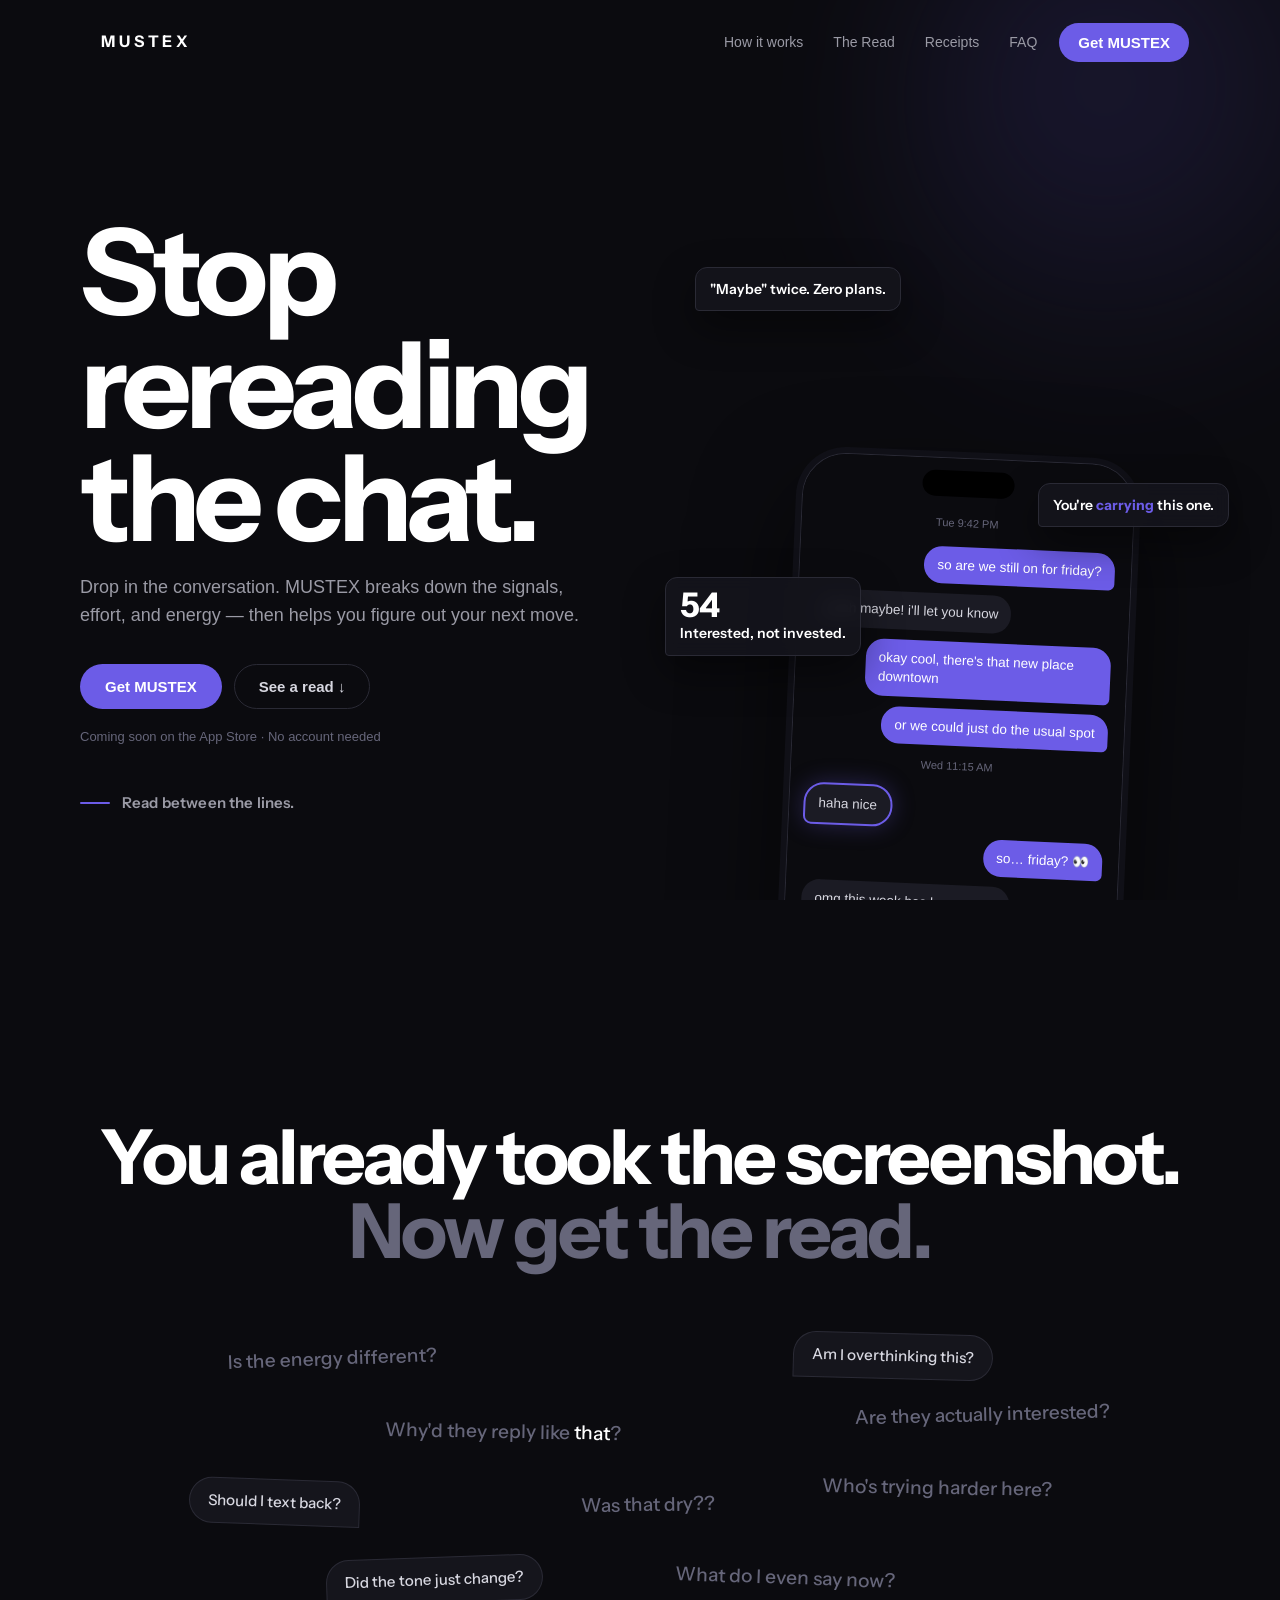
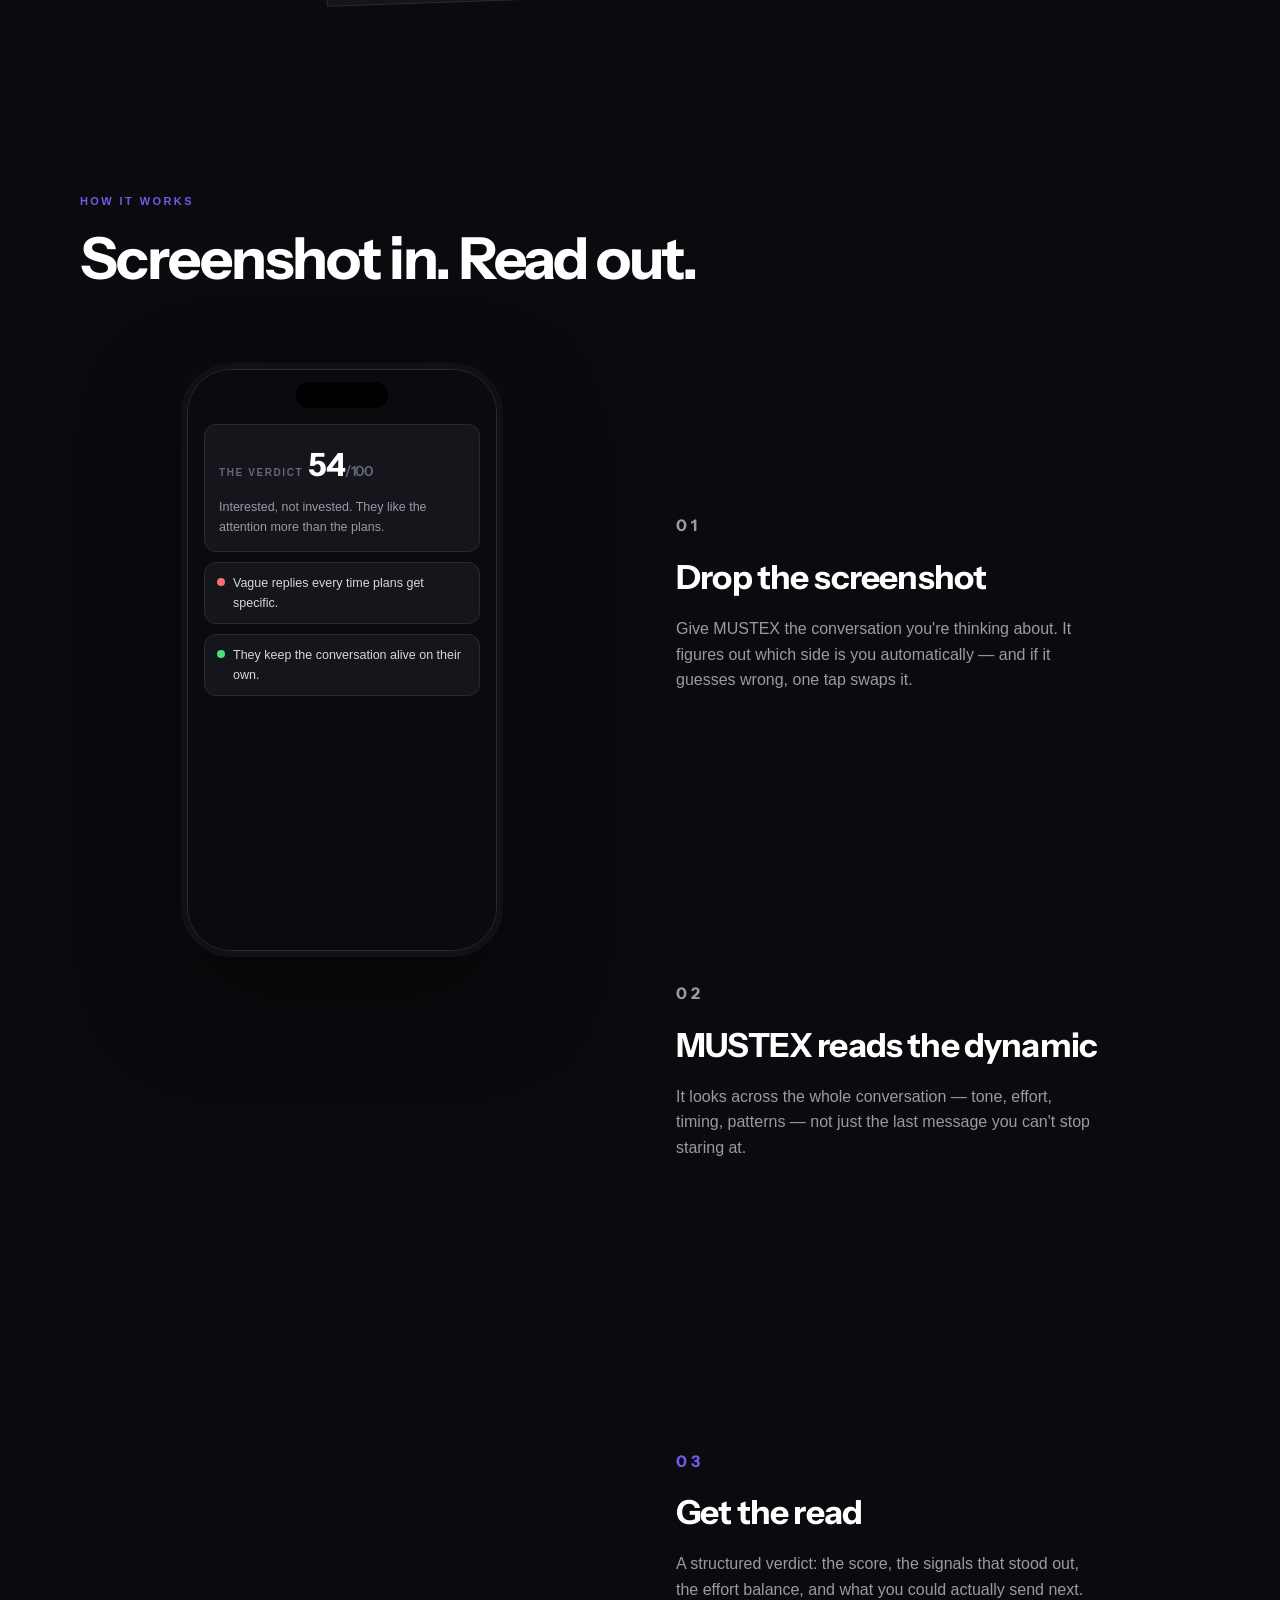
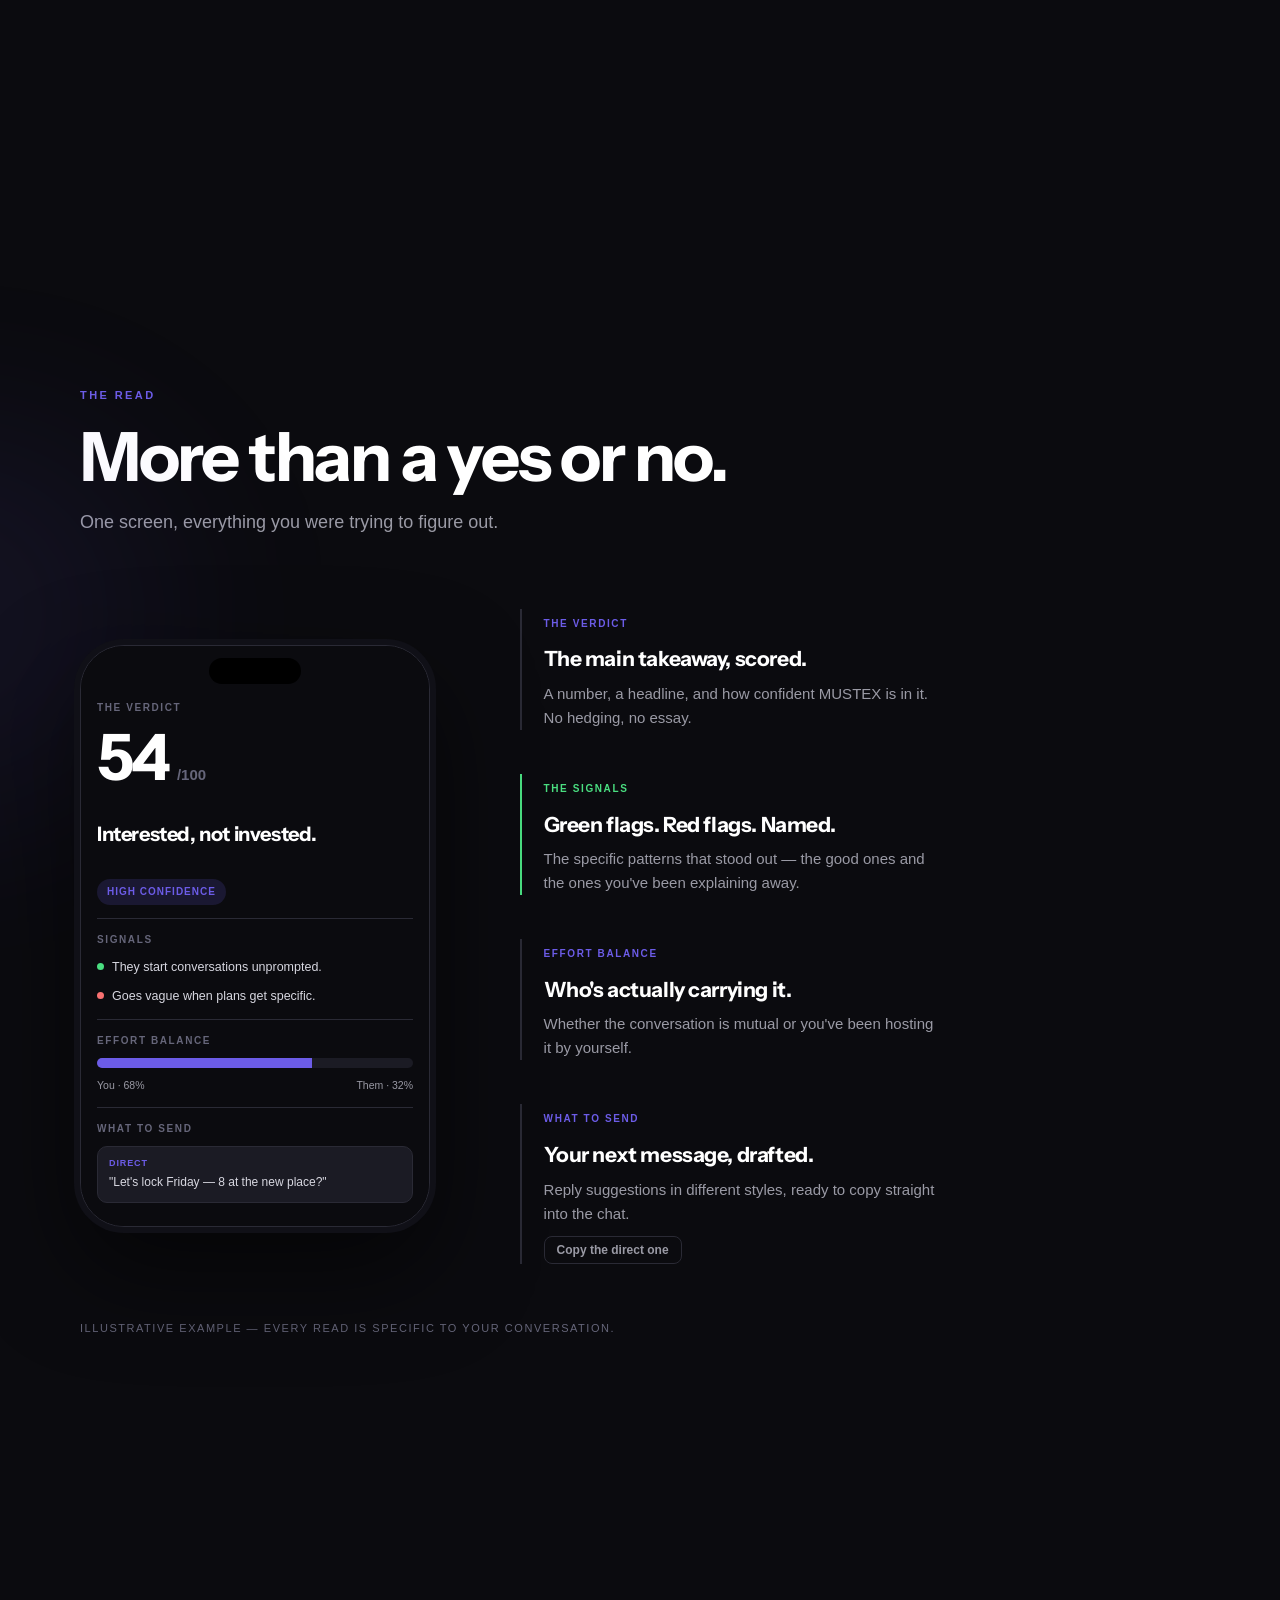
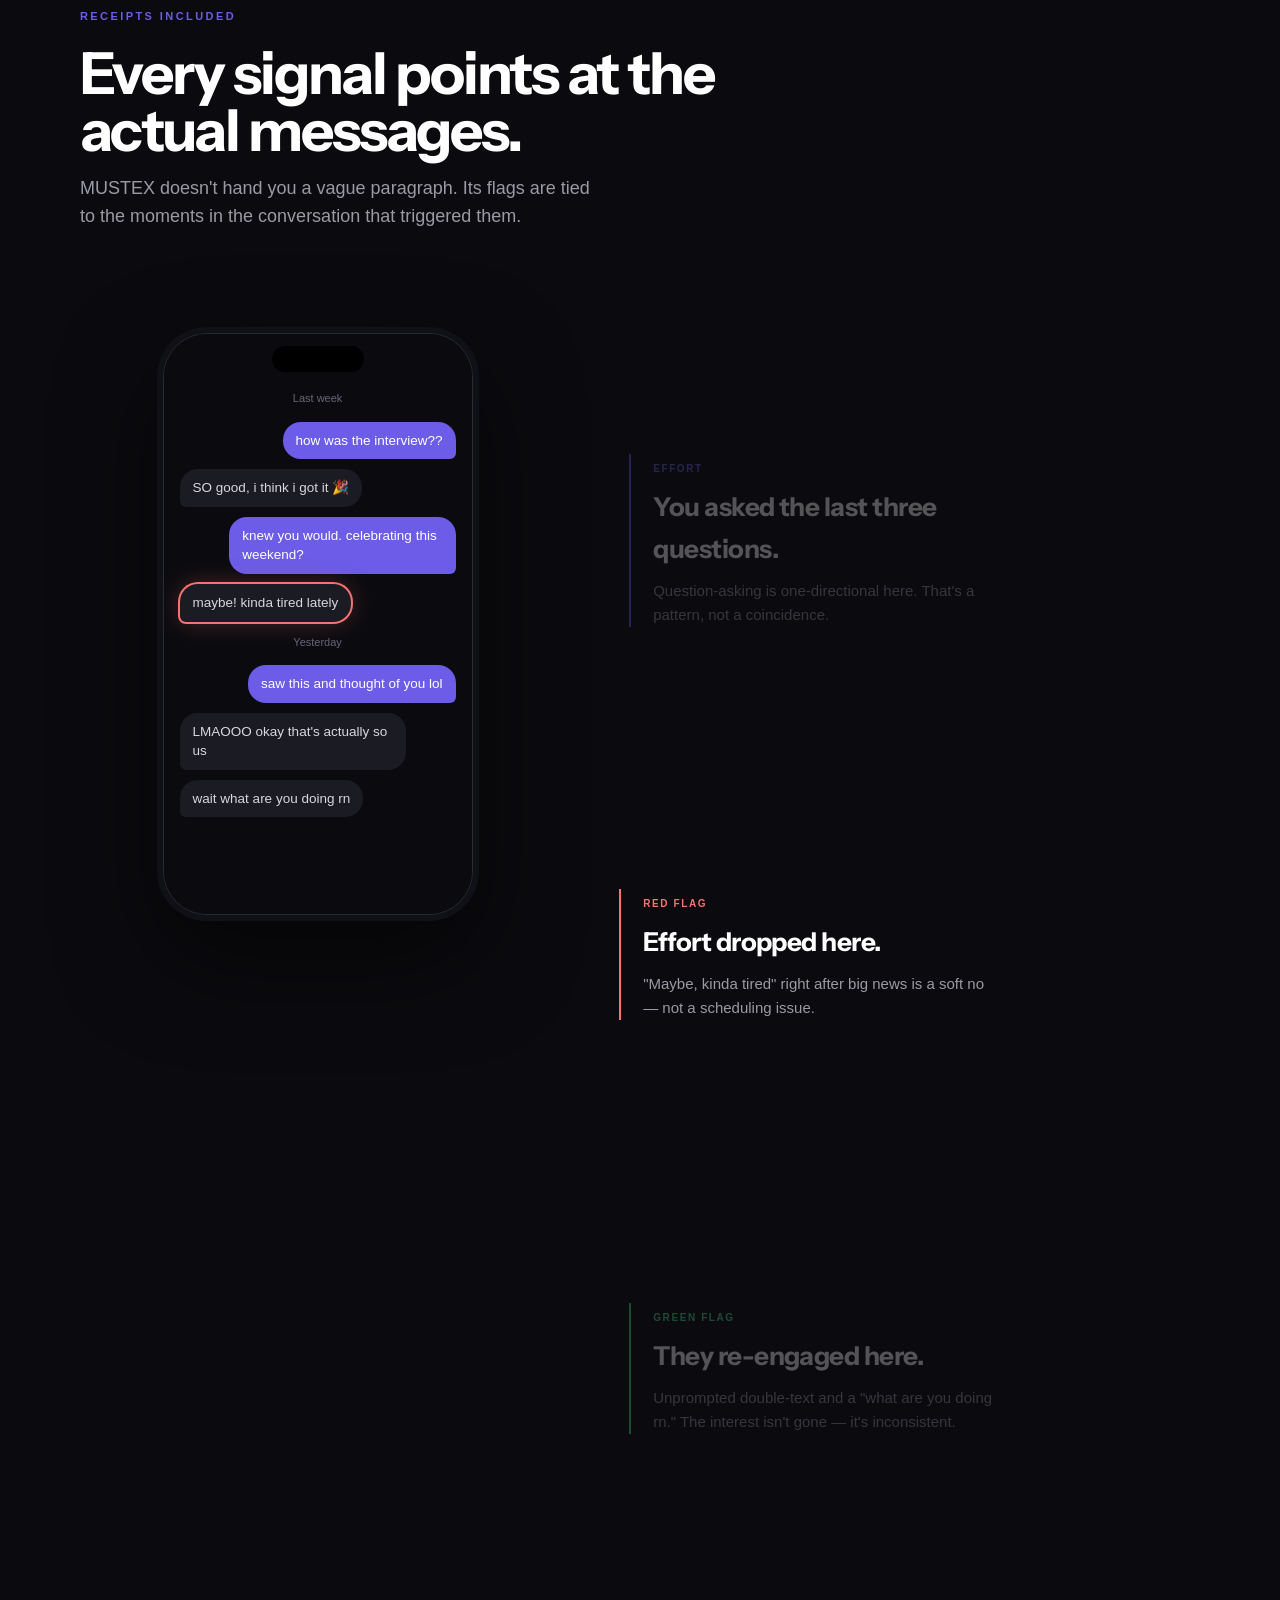
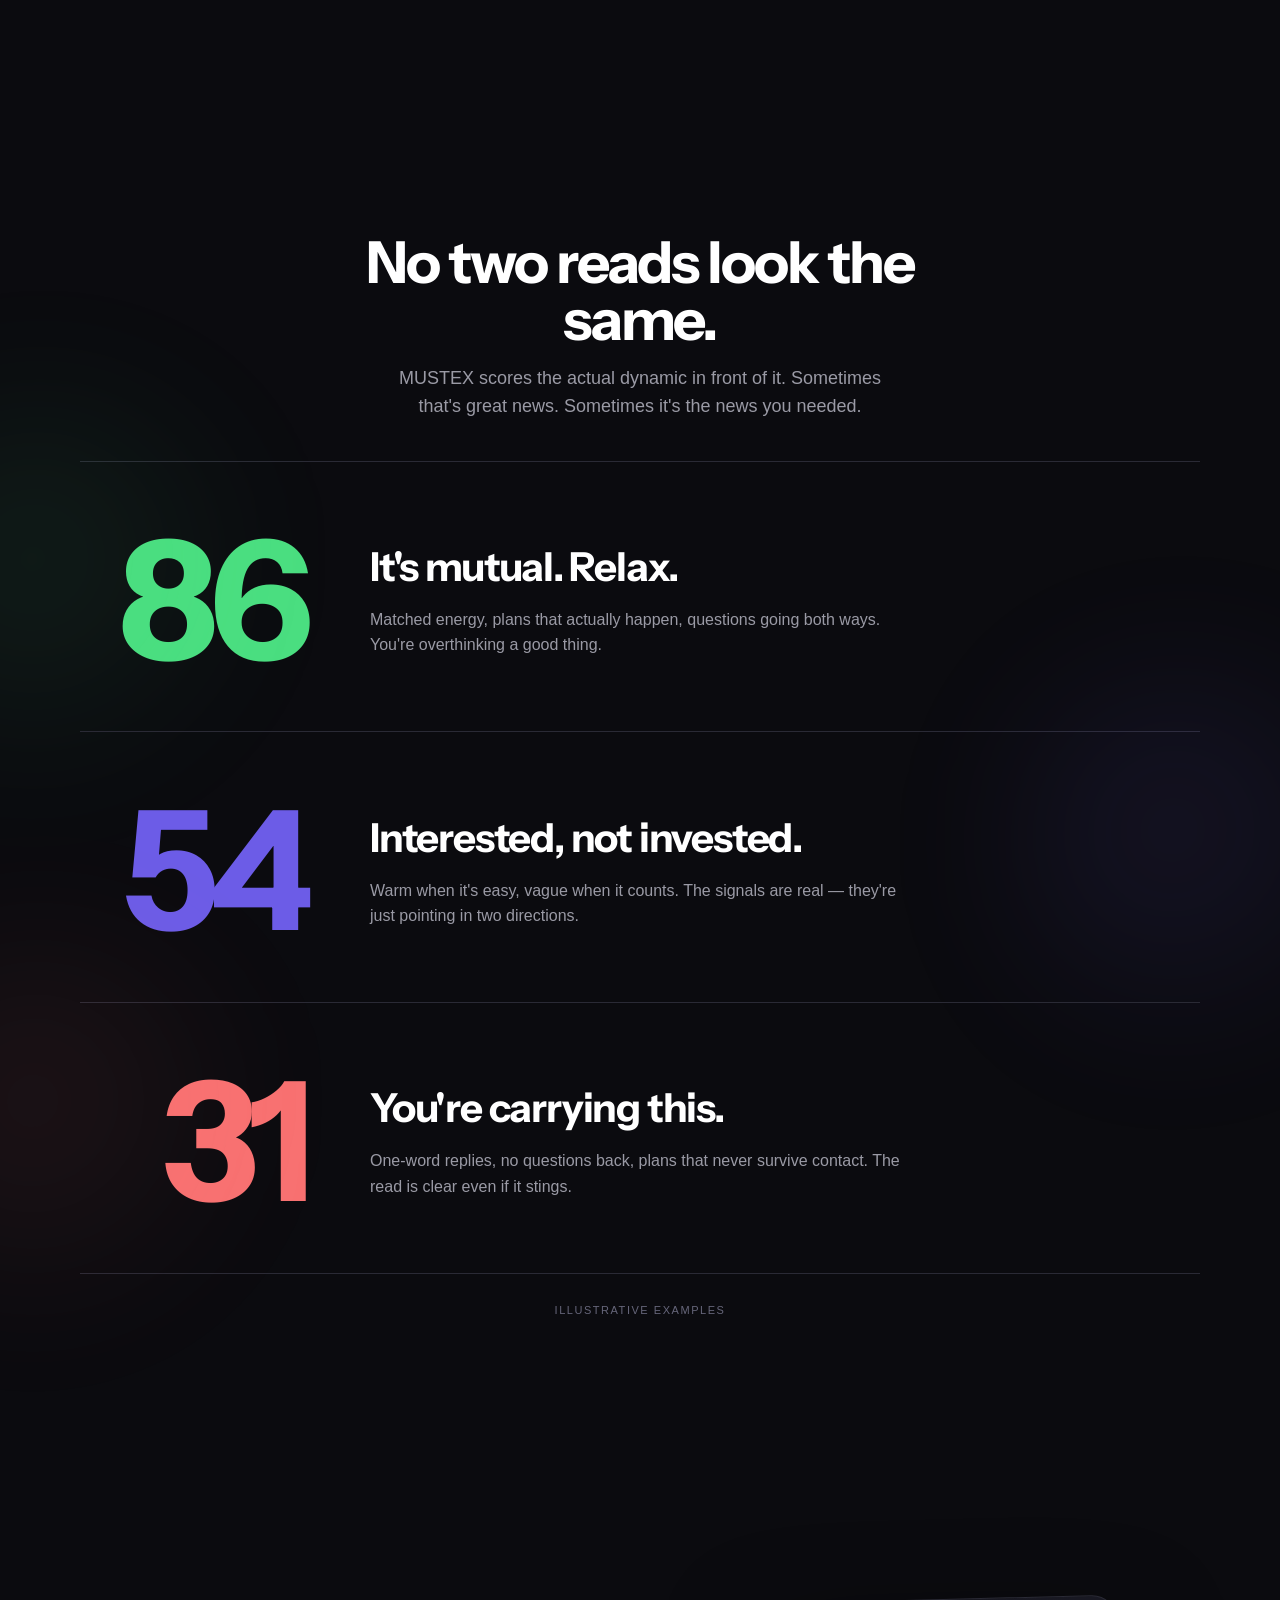
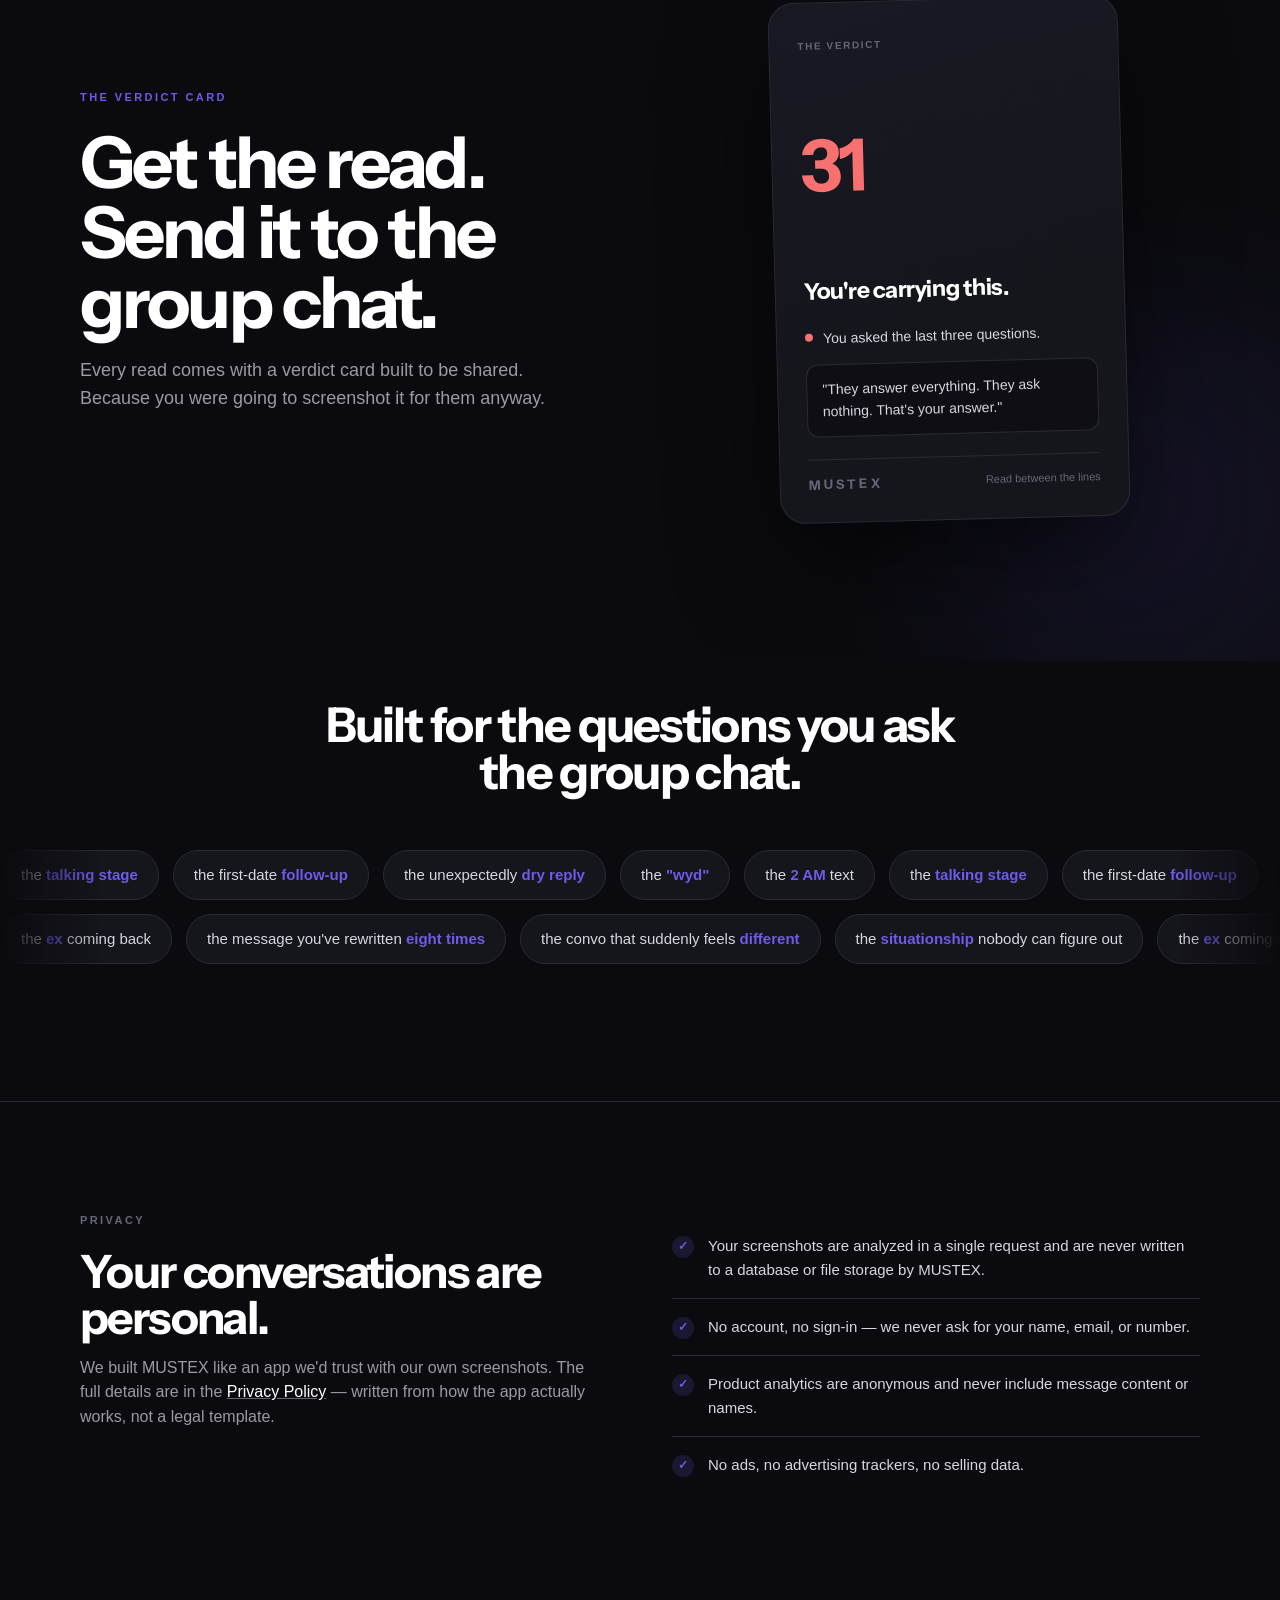
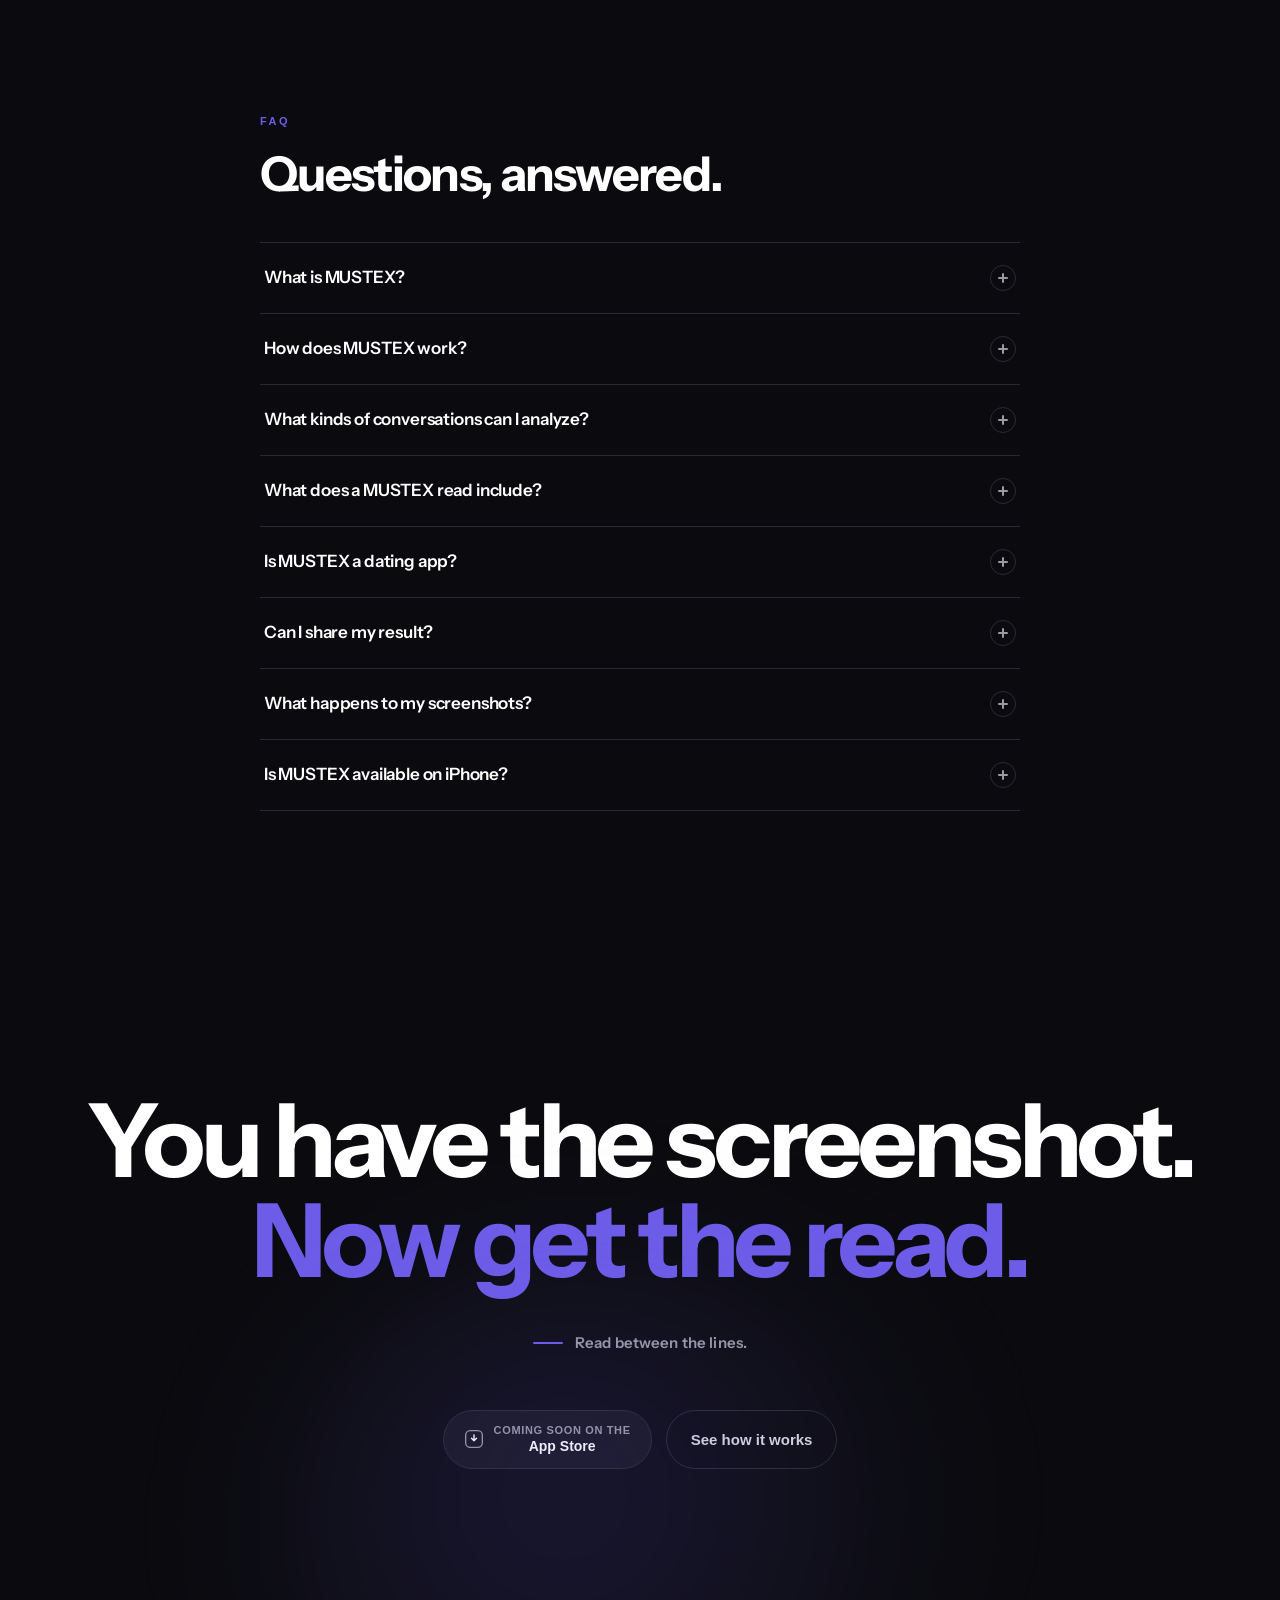
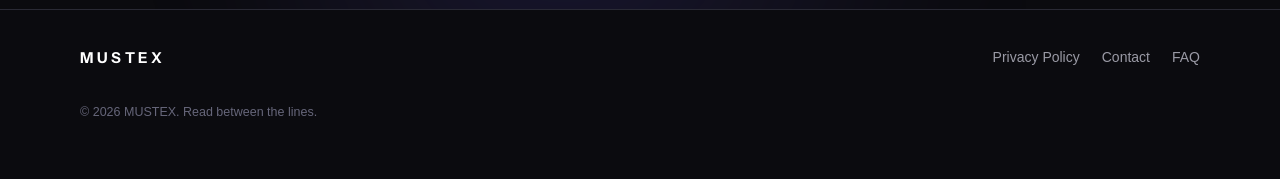
==== commit 416d8a9c: "Art direction v2" ====
--- a/index.html
+++ b/index.html
@@ -25,7 +25,7 @@
 
 <link rel="preconnect" href="https://fonts.googleapis.com" />
 <link rel="preconnect" href="https://fonts.gstatic.com" crossorigin />
-<link rel="stylesheet" href="https://fonts.googleapis.com/css2?family=Syne:wght@700;800&display=swap" />
+<link rel="stylesheet" href="https://fonts.googleapis.com/css2?family=Instrument+Sans:ital,wght@0,500;0,600;0,700;1,500&display=swap" />
 <link rel="stylesheet" href="styles.css" />
 
 <script type="application/ld+json">
@@ -85,7 +85,7 @@
       <ul class="nav-links">
         <li><a href="#how">How it works</a></li>
         <li><a href="#read">The Read</a></li>
-        <li><a href="#features">Features</a></li>
+        <li><a href="#receipts">Receipts</a></li>
         <li><a href="#faq">FAQ</a></li>
       </ul>
       <div class="nav-cta">
@@ -99,25 +99,28 @@
 
 <!-- ======================= HERO ======================= -->
 <section class="hero" id="top">
-  <div class="wrap">
+  <div class="blob" aria-hidden="true"></div>
+  <div class="wrap hero-inner">
     <div class="hero-copy">
       <h1 class="display">
-        Stop rereading the chat.
-        <span class="line-2">Read between the lines.</span>
+        <span>Stop rereading</span>
+        <span>the chat.</span>
       </h1>
       <p class="lede">
-        Drop in the conversation. MUSTEX breaks down the signals, effort, and energy —
-        then helps you figure out your next move.
+        Drop in the conversation. MUSTEX breaks down the signals, effort, and
+        energy — then helps you figure out your next move.
       </p>
       <div class="hero-ctas">
         <a class="btn btn-primary" href="#download">Get MUSTEX</a>
         <a class="btn btn-ghost" href="#read">See a read ↓</a>
       </div>
       <p class="hero-sub">Coming soon on the App Store · No account needed</p>
-    </div>
-
-    <div class="hero-visual" aria-label="Illustration of MUSTEX analyzing a conversation">
+      <p class="sig">Read between the lines.</p>
+    </div>
+
+    <div class="hero-visual" aria-label="MUSTEX reading a conversation">
       <div class="phone" aria-hidden="true">
+        <img class="screen-img" src="assets/screens/hero.png" alt="" />
         <div class="phone-screen">
           <p class="chat-day">Tue 9:42 PM</p>
           <div class="bubble me">so are we still on for friday?</div>
@@ -130,42 +133,30 @@
           <div class="bubble them">omg this week has been crazy</div>
         </div>
       </div>
-
-      <div class="float-card fc-1" data-reveal>
-        <span class="k">Signal</span>
-        "Maybe" twice, zero plans made.
-      </div>
-      <div class="float-card fc-2" data-reveal>
-        <span class="k">Effort balance</span>
-        You're carrying this one.
-        <div class="effort-mini"><i></i></div>
-      </div>
-      <div class="float-card fc-3 fc-verdict" data-reveal>
-        <span class="k">The verdict</span>
-        <span class="score">54</span>
-        <strong>Interested, not invested.</strong>
-      </div>
-    </div>
-  </div>
-</section>
-
-<!-- ======================= PROBLEM ======================= -->
+      <p class="float-note fn-1" data-reveal>"Maybe" twice. Zero plans.</p>
+      <p class="float-note fn-2" data-reveal>You're <b>carrying</b> this one.</p>
+      <p class="float-note fn-score" data-reveal><span class="num" data-count="54">54</span>Interested, not invested.</p>
+    </div>
+  </div>
+</section>
+
+<!-- ======================= SCREENSHOT → READ ======================= -->
 <section class="problem" aria-labelledby="problem-h">
   <div class="wrap">
     <h2 id="problem-h" class="display" data-reveal>
       You already took the screenshot.
-      <span>Now get the read.</span>
+      <span class="quiet">Now get the read.</span>
     </h2>
 
     <div class="thought-field" data-reveal="fade">
-      <p class="thought t1">Is the energy <em>different</em>?</p>
-      <p class="thought t2">Am I overthinking this?</p>
+      <p class="thought t1">Is the energy different?</p>
+      <p class="thought bubbled t2">Am I overthinking this?</p>
       <p class="thought t3">Why'd they reply like <em>that</em>?</p>
       <p class="thought t4">Are they actually interested?</p>
-      <p class="thought t5">Should I text back?</p>
+      <p class="thought bubbled alt t5">Should I text back?</p>
       <p class="thought t6">Was that dry??</p>
       <p class="thought t7">Who's trying harder here?</p>
-      <p class="thought t8">Did the tone just change?</p>
+      <p class="thought bubbled t8">Did the tone just change?</p>
       <p class="thought t9">What do I even say now?</p>
     </div>
   </div>
@@ -175,7 +166,7 @@
 <section class="how" id="how" aria-labelledby="how-h">
   <div class="wrap">
     <div class="how-head" data-reveal>
-      <p class="eyebrow">How it works</p>
+      <span class="kicker accent">How it works</span>
       <h2 id="how-h" class="display">Screenshot in. Read out.</h2>
     </div>
 
@@ -202,7 +193,7 @@
           </div>
           <div class="state state-3">
             <div class="mini-verdict">
-              <span class="k">The verdict</span>
+              <span class="rp-k">The verdict</span>
               <span class="v">54<small>/100</small></span>
               <p>Interested, not invested. They like the attention more than the plans.</p>
             </div>
@@ -235,75 +226,72 @@
 
 <!-- ======================= THE READ ======================= -->
 <section class="read" id="read" aria-labelledby="read-h">
+  <div class="blob" aria-hidden="true"></div>
   <div class="wrap">
     <div class="read-head" data-reveal>
-      <p class="eyebrow">The Read</p>
+      <span class="kicker accent">The Read</span>
       <h2 id="read-h" class="display">More than a yes or no.</h2>
-      <p class="lede">Every read breaks the conversation down into pieces you can actually use.</p>
-    </div>
-
-    <div class="read-grid">
-      <article class="read-card rc-verdict" data-reveal>
-        <p class="k">The verdict</p>
-        <div class="score-row">
-          <span class="score">54</span><span class="outof">/100</span>
-        </div>
-        <h3>Interested, not invested.</h3>
-        <p>They enjoy talking to you. They're just not moving anything forward — and the pattern is consistent.</p>
-        <span class="confidence">High confidence</span>
-      </article>
-
-      <article class="read-card rc-flags" data-reveal>
-        <p class="k">The signals</p>
-        <ul class="flag-list">
-          <li class="flag good"><span class="tag">GREEN</span>They start conversations without being prompted.</li>
-          <li class="flag good"><span class="tag">GREEN</span>Fast, warm replies when the topic is light.</li>
-          <li class="flag bad"><span class="tag">RED</span>Goes vague every time a plan gets specific.</li>
-          <li class="flag bad"><span class="tag">RED</span>"Haha nice" to a message that deserved more.</li>
-        </ul>
-      </article>
-
-      <article class="read-card rc-effort" data-reveal>
-        <p class="k">Effort balance</p>
-        <div class="effort-bar" role="img" aria-label="Effort balance: you 68 percent, them 32 percent">
-          <div class="you"></div>
-          <div class="them-fill"></div>
-        </div>
-        <div class="effort-legend"><span><b>You</b> · 68%</span><span><b>Them</b> · 32%</span></div>
-        <p>You asked the last three questions. They answered all of them — and asked none back.</p>
-      </article>
-
-      <article class="read-card rc-replies" data-reveal>
-        <p class="k">What to send</p>
-        <div class="reply-row">
-          <div class="reply">
-            <span class="style-tag">Direct</span>
-            <p>"Let's lock Friday — 8 at the new place downtown?"</p>
-            <button class="copy-btn" type="button" data-copy>Copy</button>
+      <p class="lede">One screen, everything you were trying to figure out.</p>
+    </div>
+
+    <div class="read-stage">
+      <div class="read-phone-wrap" data-reveal>
+        <div class="phone read-phone" aria-hidden="true">
+          <img class="screen-img" src="assets/screens/verdict.png" alt="" loading="lazy" />
+          <div class="phone-screen rp">
+            <span class="rp-k">The verdict</span>
+            <div class="rp-score-row"><span class="rp-score" data-count="54">54</span><span class="rp-outof">/100</span></div>
+            <p class="rp-headline">Interested, not invested.</p>
+            <span class="rp-conf">High confidence</span>
+            <div class="rp-sep"></div>
+            <span class="rp-k">Signals</span>
+            <div class="rp-flag good"><span class="dot"></span>They start conversations unprompted.</div>
+            <div class="rp-flag bad"><span class="dot"></span>Goes vague when plans get specific.</div>
+            <div class="rp-sep"></div>
+            <span class="rp-k">Effort balance</span>
+            <div class="rp-effort"><div class="you"></div></div>
+            <div class="rp-effort-legend"><span>You · 68%</span><span>Them · 32%</span></div>
+            <div class="rp-sep"></div>
+            <span class="rp-k">What to send</span>
+            <div class="rp-reply"><b>Direct</b>"Let's lock Friday — 8 at the new place?"</div>
           </div>
-          <div class="reply">
-            <span class="style-tag">Playful</span>
-            <p>"That's the third maybe. I'm starting a tally 😌"</p>
-            <button class="copy-btn" type="button" data-copy>Copy</button>
-          </div>
-          <div class="reply">
-            <span class="style-tag">Chill</span>
-            <p>"No stress — just tell me by Thursday so I can make plans."</p>
-            <button class="copy-btn" type="button" data-copy>Copy</button>
-          </div>
-        </div>
-      </article>
+        </div>
+      </div>
+
+      <div class="callouts">
+        <div class="callout" data-reveal>
+          <span class="rp-k">The verdict</span>
+          <h3>The main takeaway, scored.</h3>
+          <p>A number, a headline, and how confident MUSTEX is in it. No hedging, no essay.</p>
+        </div>
+        <div class="callout good" data-reveal>
+          <span class="rp-k">The signals</span>
+          <h3>Green flags. Red flags. Named.</h3>
+          <p>The specific patterns that stood out — the good ones and the ones you've been explaining away.</p>
+        </div>
+        <div class="callout" data-reveal>
+          <span class="rp-k">Effort balance</span>
+          <h3>Who's actually carrying it.</h3>
+          <p>Whether the conversation is mutual or you've been hosting it by yourself.</p>
+        </div>
+        <div class="callout" data-reveal>
+          <span class="rp-k">What to send</span>
+          <h3>Your next message, drafted.</h3>
+          <p>Reply suggestions in different styles, ready to copy straight into the chat.</p>
+          <button class="copy-btn" type="button" data-copy data-text="Let's lock Friday — 8 at the new place downtown?">Copy the direct one</button>
+        </div>
+      </div>
     </div>
 
     <p class="demo-note read-footnote" data-reveal="fade">Illustrative example — every read is specific to your conversation.</p>
   </div>
 </section>
 
-<!-- ======================= EVIDENCE ======================= -->
-<section class="evidence" id="features" aria-labelledby="ev-h">
+<!-- ======================= RECEIPTS ======================= -->
+<section class="evidence" id="receipts" aria-labelledby="ev-h">
   <div class="wrap">
     <div class="evidence-head" data-reveal>
-      <p class="eyebrow">Receipts included</p>
+      <span class="kicker accent">Receipts included</span>
       <h2 id="ev-h" class="display">Every signal points at the actual messages.</h2>
       <p class="lede">MUSTEX doesn't hand you a vague paragraph. Its flags are tied to the moments in the conversation that triggered them.</p>
     </div>
@@ -327,21 +315,21 @@
     <div class="annotations">
       <div class="annotation" data-annotation data-target="1" data-mark="marked">
         <div class="annotation-card">
-          <p class="k">Effort</p>
+          <span class="rp-k">Effort</span>
           <h3>You asked the last three questions.</h3>
           <p>Question-asking is one-directional here. That's a pattern, not a coincidence.</p>
         </div>
       </div>
       <div class="annotation" data-annotation data-target="2" data-mark="marked-bad">
         <div class="annotation-card bad">
-          <p class="k">Red flag</p>
+          <span class="rp-k">Red flag</span>
           <h3>Effort dropped here.</h3>
           <p>"Maybe, kinda tired" right after big news is a soft no — not a scheduling issue.</p>
         </div>
       </div>
       <div class="annotation" data-annotation data-target="3" data-mark="marked-good">
         <div class="annotation-card good">
-          <p class="k">Green flag</p>
+          <span class="rp-k">Green flag</span>
           <h3>They re-engaged here.</h3>
           <p>Unprompted double-text and a "what are you doing rn." The interest isn't gone — it's inconsistent.</p>
         </div>
@@ -350,44 +338,49 @@
   </div>
 </section>
 
-<!-- ======================= DIFFERENT READS ======================= -->
+<!-- ======================= VERDICT PERSONALITY ======================= -->
 <section class="verdicts" aria-labelledby="v-h">
   <div class="wrap">
-    <h2 id="v-h" class="display" data-reveal>No two reads look the same.</h2>
-    <p class="lede" data-reveal>MUSTEX scores the actual dynamic in front of it. Sometimes that's great news. Sometimes it's the news you needed.</p>
-
-    <div class="verdict-fan">
-      <article class="vcard vcard-high" data-reveal>
-        <p class="k">The verdict</p>
-        <p class="score">86<small>/100</small></p>
+    <div class="verdicts-head" data-reveal>
+      <h2 id="v-h" class="display">No two reads look the same.</h2>
+      <p class="lede">MUSTEX scores the actual dynamic in front of it. Sometimes that's great news. Sometimes it's the news you needed.</p>
+    </div>
+
+    <div class="vrow vrow-high" data-reveal>
+      <div class="blob" aria-hidden="true"></div>
+      <p class="vscore" data-count="86">86</p>
+      <div>
         <h3>It's mutual. Relax.</h3>
         <p>Matched energy, plans that actually happen, questions going both ways. You're overthinking a good thing.</p>
-        <div class="bar"><i></i></div>
-      </article>
-      <article class="vcard vcard-mid" data-reveal>
-        <p class="k">The verdict</p>
-        <p class="score">54<small>/100</small></p>
+      </div>
+    </div>
+    <div class="vrow vrow-mid" data-reveal>
+      <div class="blob" aria-hidden="true"></div>
+      <p class="vscore" data-count="54">54</p>
+      <div>
         <h3>Interested, not invested.</h3>
         <p>Warm when it's easy, vague when it counts. The signals are real — they're just pointing in two directions.</p>
-        <div class="bar"><i></i></div>
-      </article>
-      <article class="vcard vcard-low" data-reveal>
-        <p class="k">The verdict</p>
-        <p class="score">31<small>/100</small></p>
+      </div>
+    </div>
+    <div class="vrow vrow-low" data-reveal>
+      <div class="blob" aria-hidden="true"></div>
+      <p class="vscore" data-count="31">31</p>
+      <div>
         <h3>You're carrying this.</h3>
         <p>One-word replies, no questions back, plans that never survive contact. The read is clear even if it stings.</p>
-        <div class="bar"><i></i></div>
-      </article>
-    </div>
-    <p class="demo-note" style="margin-top:32px" data-reveal="fade">Illustrative examples</p>
+      </div>
+    </div>
+
+    <span class="demo-note" data-reveal="fade">Illustrative examples</span>
   </div>
 </section>
 
 <!-- ======================= SHARE ======================= -->
 <section class="share" aria-labelledby="share-h">
+  <div class="blob" aria-hidden="true"></div>
   <div class="wrap">
     <div class="share-copy" data-reveal>
-      <p class="eyebrow">The verdict card</p>
+      <span class="kicker accent">The verdict card</span>
       <h2 id="share-h" class="display">Get the read. Send it to the group chat.</h2>
       <p class="lede">
         Every read comes with a verdict card built to be shared. Because you were going
@@ -398,12 +391,12 @@
     <div class="share-visual">
       <div class="share-card" id="shareCard" aria-label="Example shareable verdict card">
         <div class="share-piece sp-1">
-          <p class="k">The verdict</p>
-          <p class="score">31</p>
+          <span class="rp-k">The verdict</span>
+          <p class="score" data-count="31">31</p>
           <h3>You're carrying this.</h3>
         </div>
         <div class="share-piece sp-2">
-          <div class="flag bad"><span class="tag">RED</span>You asked the last three questions.</div>
+          <span class="dot"></span>You asked the last three questions.
         </div>
         <div class="share-piece sp-3">
           "They answer everything. They ask nothing. That's your answer."
@@ -448,37 +441,11 @@
   </div>
 </section>
 
-<!-- ======================= WHY NOT GENERIC AI ======================= -->
-<section class="why" aria-labelledby="why-h">
-  <div class="wrap">
-    <h2 id="why-h" class="display" data-reveal>Built for the screenshot, not the prompt.</h2>
-    <p class="lede" data-reveal>No explaining the whole backstory. No engineering the perfect prompt. No wall of text to untangle.</p>
-
-    <div class="flow" data-reveal>
-      <span class="node">conversation</span>
-      <span class="arrow">→</span>
-      <span class="node">read</span>
-      <span class="arrow">→</span>
-      <span class="node">evidence</span>
-      <span class="arrow">→</span>
-      <span class="node hot">verdict</span>
-      <span class="arrow">→</span>
-      <span class="node">next move</span>
-    </div>
-
-    <p class="why-copy" data-reveal>
-      MUSTEX is built around this one workflow. You drop in the screenshot; it already knows
-      what to look for, how to structure the answer, and that <b>what you send next</b> is
-      the part that actually matters.
-    </p>
-  </div>
-</section>
-
 <!-- ======================= PRIVACY ======================= -->
 <section class="privacy" aria-labelledby="p-h">
-  <div class="wrap" data-reveal>
-    <div>
-      <p class="eyebrow">Privacy</p>
+  <div class="wrap">
+    <div data-reveal>
+      <span class="kicker">Privacy</span>
       <h2 id="p-h" class="display">Your conversations are personal.</h2>
       <p class="lede">
         We built MUSTEX like an app we'd trust with our own screenshots. The full details
@@ -486,7 +453,7 @@
         the app actually works, not a legal template.
       </p>
     </div>
-    <ul>
+    <ul data-reveal>
       <li><span class="check">✓</span>Your screenshots are analyzed in a single request and are never written to a database or file storage by MUSTEX.</li>
       <li><span class="check">✓</span>No account, no sign-in — we never ask for your name, email, or number.</li>
       <li><span class="check">✓</span>Product analytics are anonymous and never include message content or names.</li>
@@ -498,7 +465,7 @@
 <!-- ======================= FAQ ======================= -->
 <section class="faq" id="faq" aria-labelledby="faq-h">
   <div class="wrap">
-    <p class="eyebrow" data-reveal>FAQ</p>
+    <span class="kicker accent" data-reveal>FAQ</span>
     <h2 id="faq-h" class="display" data-reveal>Questions, answered.</h2>
 
     <div class="acc" data-reveal="fade">
@@ -556,14 +523,14 @@
 
 <!-- ======================= FINAL CTA ======================= -->
 <section class="final" id="download" aria-labelledby="final-h">
+  <div class="blob" aria-hidden="true"></div>
   <div class="wrap">
     <h2 id="final-h" class="display" data-reveal>
       You have the screenshot.
       <span>Now get the read.</span>
     </h2>
 
-    <span class="wordmark-big" data-reveal>MUSTEX</span>
-    <p class="tagline" data-reveal>Read between the lines.</p>
+    <p class="sig" data-reveal style="justify-content:center">Read between the lines.</p>
 
     <div class="final-ctas" data-reveal>
       <span class="store-pill">
--- a/styles.css
+++ b/styles.css
@@ -1,6 +1,7 @@
 /* ============================================================
-   MUSTEX — marketing site
-   Palette mirrors the app's theme so web + app read as one product.
+   MUSTEX — marketing site · art direction v2
+   Palette mirrors the app theme. Type: Instrument Sans (display)
+   over the system stack (UI/body). Two families, no more.
    ============================================================ */
 
 :root {
@@ -15,22 +16,21 @@
   --accent: #6c5ce7;
   --accent-soft: rgba(108, 92, 231, 0.16);
   --good: #4ade80;
-  --good-soft: rgba(74, 222, 128, 0.12);
+  --good-soft: rgba(74, 222, 128, 0.1);
   --bad: #f87171;
-  --bad-soft: rgba(248, 113, 113, 0.12);
-
-  --display: "Syne", -apple-system, BlinkMacSystemFont, "Segoe UI", sans-serif;
+  --bad-soft: rgba(248, 113, 113, 0.1);
+
+  --display: "Instrument Sans", -apple-system, BlinkMacSystemFont, "Segoe UI", sans-serif;
   --ui: -apple-system, BlinkMacSystemFont, "Segoe UI", Roboto, Helvetica, Arial, sans-serif;
 
   --radius: 18px;
   --radius-sm: 12px;
   --wrap: 1120px;
-  --nav-h: 64px;
+  --nav-h: 60px;
 }
 
 * { box-sizing: border-box; }
 html { scroll-behavior: smooth; }
-html:focus-within { scroll-behavior: smooth; }
 
 body {
   margin: 0;
@@ -45,7 +45,6 @@
 
 img { max-width: 100%; display: block; }
 a { color: inherit; }
-
 ::selection { background: var(--accent); color: #fff; }
 
 :focus-visible {
@@ -54,27 +53,18 @@
   border-radius: 4px;
 }
 
-.wrap {
-  width: min(var(--wrap), 100% - 40px);
-  margin-inline: auto;
-}
+.wrap { width: min(var(--wrap), 100% - 40px); margin-inline: auto; }
 
 .visually-hidden {
   position: absolute; width: 1px; height: 1px;
   clip-path: inset(50%); overflow: hidden; white-space: nowrap;
 }
 a.skip-link:focus-visible {
-  position: fixed;
-  top: 14px; left: 14px;
-  z-index: 100;
-  width: auto; height: auto;
-  clip-path: none;
-  padding: 12px 18px;
-  border-radius: 999px;
-  background: var(--accent);
-  color: #fff;
-  font: 600 14px/1 var(--ui);
-  text-decoration: none;
+  position: fixed; top: 14px; left: 14px; z-index: 100;
+  width: auto; height: auto; clip-path: none;
+  padding: 12px 18px; border-radius: 999px;
+  background: var(--accent); color: #fff;
+  font: 600 14px/1 var(--ui); text-decoration: none;
 }
 
 /* ---------- type ---------- */
@@ -83,33 +73,60 @@
 
 .display {
   font-family: var(--display);
-  font-weight: 800;
-  letter-spacing: -0.02em;
-  line-height: 1.02;
-}
-
-.eyebrow {
-  display: inline-block;
-  font-size: 12px;
-  font-weight: 700;
-  letter-spacing: 0.18em;
+  font-weight: 700;
+  letter-spacing: -0.035em;
+  line-height: 0.98;
+}
+
+.kicker {
+  display: block;
+  font-family: var(--ui);
+  font-size: 11px;
+  font-weight: 700;
+  letter-spacing: 0.22em;
   text-transform: uppercase;
-  color: var(--accent);
-  margin-bottom: 16px;
-}
+  color: var(--faint);
+  margin-bottom: 20px;
+}
+.kicker.accent { color: var(--accent); }
 
 .lede {
   font-size: 18px;
+  line-height: 1.55;
   color: var(--dim);
-  max-width: 34rem;
+  max-width: 32rem;
+}
+
+.sig {
+  display: inline-flex;
+  align-items: center;
+  gap: 12px;
+  font-family: var(--display);
+  font-weight: 600;
+  font-size: 15px;
+  letter-spacing: 0.01em;
+  color: var(--dim);
+}
+.sig::before {
+  content: "";
+  width: 30px; height: 2px;
+  background: var(--accent);
+  border-radius: 2px;
 }
 
 .wordmark {
   font-family: var(--display);
-  font-weight: 800;
-  letter-spacing: 0.22em;
+  font-weight: 700;
+  letter-spacing: 0.24em;
   color: var(--text);
   text-decoration: none;
+}
+
+.demo-note {
+  font-size: 11px;
+  letter-spacing: 0.14em;
+  text-transform: uppercase;
+  color: var(--faint);
 }
 
 /* ---------- buttons ---------- */
@@ -118,7 +135,7 @@
   display: inline-flex;
   align-items: center;
   gap: 8px;
-  padding: 13px 22px;
+  padding: 14px 24px;
   border-radius: 999px;
   border: 1px solid transparent;
   font: 600 15px/1 var(--ui);
@@ -129,11 +146,7 @@
 .btn:active { transform: scale(0.97); }
 .btn-primary { background: var(--accent); color: #fff; }
 .btn-primary:hover { background: #7d6ef0; }
-.btn-ghost {
-  background: transparent;
-  border-color: var(--border);
-  color: var(--body);
-}
+.btn-ghost { background: transparent; border-color: var(--border); color: var(--body); }
 .btn-ghost:hover { border-color: var(--faint); color: var(--text); }
 
 .store-pill {
@@ -153,12 +166,7 @@
 
 /* ---------- nav ---------- */
 
-.nav {
-  position: fixed;
-  inset: 12px 0 auto;
-  z-index: 50;
-  pointer-events: none;
-}
+.nav { position: fixed; inset: 12px 0 auto; z-index: 50; pointer-events: none; }
 .nav-inner {
   pointer-events: auto;
   width: min(var(--wrap), 100% - 24px);
@@ -170,25 +178,19 @@
   gap: 16px;
   padding: 0 10px 0 20px;
   border-radius: 999px;
-  background: rgba(11, 11, 15, 0.72);
+  background: transparent;
   border: 1px solid transparent;
   transition: border-color 0.25s ease, background 0.25s ease;
 }
 .nav.scrolled .nav-inner {
-  background: rgba(21, 21, 28, 0.82);
+  background: rgba(15, 15, 21, 0.78);
   border-color: var(--border);
   backdrop-filter: blur(14px);
   -webkit-backdrop-filter: blur(14px);
 }
-.nav .wordmark { font-size: 17px; }
-
-.nav-links {
-  display: flex;
-  align-items: center;
-  gap: 4px;
-  list-style: none;
-  margin: 0; padding: 0;
-}
+.nav .wordmark { font-size: 16px; }
+
+.nav-links { display: flex; align-items: center; gap: 2px; list-style: none; margin: 0; padding: 0; }
 .nav-links a {
   display: block;
   padding: 8px 14px;
@@ -199,13 +201,12 @@
   transition: color 0.15s ease, background 0.15s ease;
 }
 .nav-links a:hover { color: var(--text); background: var(--surface-2); }
-
 .nav-cta { margin-left: 6px; }
 .nav-cta .btn { padding: 11px 18px; }
 
 .nav-toggle {
   display: none;
-  width: 44px; height: 44px;
+  width: 42px; height: 42px;
   border: 1px solid var(--border);
   border-radius: 999px;
   background: var(--surface);
@@ -253,42 +254,48 @@
   .nav-cta .btn { width: 100%; justify-content: center; }
 }
 @media (min-width: 801px) {
-  .nav-menu { display: flex; align-items: center; gap: 4px; }
-}
-
-/* ---------- shared section rhythm ---------- */
-
-section { position: relative; padding: 110px 0; }
-@media (max-width: 700px) { section { padding: 80px 0; } }
-
-.demo-note {
-  font-size: 11px;
-  letter-spacing: 0.14em;
-  text-transform: uppercase;
-  color: var(--faint);
-}
-
-/* reveal-on-scroll */
+  .nav-menu { display: flex; align-items: center; gap: 2px; }
+}
+
+/* ---------- shared ---------- */
+
+section { position: relative; }
+
 [data-reveal] {
   opacity: 0;
-  transform: translateY(22px);
+  transform: translateY(24px);
   transition: opacity 0.7s ease, transform 0.7s ease;
 }
 [data-reveal].in { opacity: 1; transform: none; }
 [data-reveal="fade"] { transform: none; }
 
-/* ---------- phone mockup (shared component) ---------- */
+/* blob — the app's personality element, kept ambient and soft */
+.blob {
+  position: absolute;
+  width: 560px; height: 560px;
+  border-radius: 42% 58% 61% 39% / 45% 41% 59% 55%;
+  filter: blur(80px);
+  opacity: 0.5;
+  pointer-events: none;
+  background: radial-gradient(circle at 40% 40%, rgba(108, 92, 231, 0.35), transparent 70%);
+  animation: blob-morph 18s ease-in-out infinite alternate;
+}
+@keyframes blob-morph {
+  0% { border-radius: 42% 58% 61% 39% / 45% 41% 59% 55%; transform: rotate(0deg) scale(1); }
+  100% { border-radius: 58% 42% 39% 61% / 55% 59% 41% 45%; transform: rotate(14deg) scale(1.08); }
+}
+
+/* ---------- phone (shared, with real-screenshot slots) ---------- */
 
 .phone {
-  width: 300px;
-  border-radius: 42px;
+  width: 310px;
+  border-radius: 44px;
   background: #08080c;
   border: 1px solid var(--border);
-  box-shadow:
-    0 0 0 6px #101017,
-    0 30px 80px rgba(0, 0, 0, 0.55);
+  box-shadow: 0 0 0 6px #101017, 0 40px 100px rgba(0, 0, 0, 0.6);
   overflow: hidden;
   position: relative;
+  flex: none;
 }
 .phone::before {
   content: "";
@@ -302,243 +309,207 @@
 }
 .phone-screen {
   padding: 54px 16px 22px;
-  min-height: 560px;
+  min-height: 580px;
   display: flex;
   flex-direction: column;
   gap: 10px;
   background: var(--bg);
 }
-.phone img { width: 100%; height: auto; }
-
-.chat-day {
-  text-align: center;
-  font-size: 11px;
-  color: var(--faint);
-  margin: 2px 0 4px;
-}
+/* Real screenshot slot: when the image loads, it covers the CSS mockup.
+   If the file is missing, script.js removes the img and the mockup shows. */
+.screen-img {
+  position: absolute;
+  inset: 0;
+  width: 100%; height: 100%;
+  object-fit: cover;
+  z-index: 2;
+  background: var(--bg);
+}
+.phone::before { z-index: 4; }
+
+.chat-day { text-align: center; font-size: 11px; color: var(--faint); margin: 2px 0 4px; }
 .bubble {
   max-width: 82%;
   padding: 9px 13px;
   border-radius: 18px;
   font-size: 13.5px;
   line-height: 1.45;
-  position: relative;
-  transition: box-shadow 0.4s ease, background 0.4s ease;
-}
-.bubble.them {
-  align-self: flex-start;
-  background: var(--surface-2);
-  color: var(--body);
-  border-bottom-left-radius: 6px;
-}
-.bubble.me {
-  align-self: flex-end;
-  background: var(--accent);
-  color: #fff;
-  border-bottom-right-radius: 6px;
-}
-.bubble.marked {
-  box-shadow: 0 0 0 2px var(--accent), 0 0 24px rgba(108, 92, 231, 0.35);
-}
+  transition: box-shadow 0.4s ease;
+}
+.bubble.them { align-self: flex-start; background: var(--surface-2); color: var(--body); border-bottom-left-radius: 6px; }
+.bubble.me { align-self: flex-end; background: var(--accent); color: #fff; border-bottom-right-radius: 6px; }
+.bubble.marked { box-shadow: 0 0 0 2px var(--accent), 0 0 24px rgba(108, 92, 231, 0.35); }
 .bubble.marked-good { box-shadow: 0 0 0 2px var(--good), 0 0 24px rgba(74, 222, 128, 0.28); }
 .bubble.marked-bad { box-shadow: 0 0 0 2px var(--bad), 0 0 24px rgba(248, 113, 113, 0.28); }
 
-/* ---------- hero ---------- */
+/* ---------- HERO ---------- */
 
 .hero {
-  padding: calc(var(--nav-h) + 90px) 0 90px;
-  overflow: hidden;
-}
-.hero::before {
-  content: "";
-  position: absolute;
-  top: -240px; left: 50%;
-  transform: translateX(-50%);
-  width: 900px; height: 620px;
-  background: radial-gradient(50% 50% at 50% 50%, rgba(108, 92, 231, 0.22), transparent 70%);
-  pointer-events: none;
-}
-.hero .wrap {
+  min-height: 100svh;
+  padding: calc(var(--nav-h) + 70px) 0 0;
+  display: flex;
+  flex-direction: column;
+  overflow: clip;
+}
+.hero .blob { top: -140px; right: -160px; }
+.hero-inner {
+  flex: 1;
   display: grid;
-  grid-template-columns: 1.05fr 0.95fr;
-  gap: 48px;
+  grid-template-columns: 1.1fr 0.9fr;
+  gap: 40px;
   align-items: center;
 }
 .hero h1 {
-  font-size: clamp(44px, 6.2vw, 76px);
-}
-.hero h1 .line-2 {
-  display: block;
-  color: var(--accent);
-}
-.hero .lede { margin: 22px 0 30px; }
+  font-size: clamp(58px, 9.4vw, 132px);
+  letter-spacing: -0.045em;
+  line-height: 0.94;
+}
+.hero h1 span { display: block; }
+.hero .sig { margin: 30px 0 0; }
+.hero .lede { margin: 20px 0 34px; }
 .hero-ctas { display: flex; flex-wrap: wrap; gap: 12px; align-items: center; }
-.hero-sub {
-  margin-top: 18px;
-  font-size: 13px;
-  color: var(--faint);
-}
-
+.hero-sub { margin-top: 18px; font-size: 13px; color: var(--faint); }
+
+/* phone runs off the bottom of the first viewport — app-first, cropped on purpose */
 .hero-visual {
   position: relative;
+  align-self: stretch;
   display: flex;
   justify-content: center;
-  min-height: 640px;
-}
-.hero-visual .phone { z-index: 1; }
-
-.float-card {
+  align-items: flex-end;
+}
+.hero-visual .phone {
+  width: clamp(300px, 26vw, 360px);
+  margin-bottom: -140px;
+  transform: rotate(2.5deg);
+}
+.hero-visual .float-note {
   position: absolute;
-  z-index: 2;
-  background: var(--surface);
-  border: 1px solid var(--border);
-  border-radius: var(--radius-sm);
-  padding: 12px 14px;
-  font-size: 12.5px;
-  line-height: 1.4;
-  color: var(--body);
-  box-shadow: 0 18px 50px rgba(0, 0, 0, 0.45);
-  width: 172px;
-}
-.float-card .k {
-  display: block;
-  font-size: 10px;
-  font-weight: 700;
-  letter-spacing: 0.14em;
-  text-transform: uppercase;
-  color: var(--faint);
-  margin-bottom: 5px;
-}
-.float-card strong { color: var(--text); }
-.fc-1 { top: 96px; left: -8px; animation: drift 7s ease-in-out infinite; }
-.fc-2 { top: 260px; right: -14px; animation: drift 8s ease-in-out 0.8s infinite; }
-.fc-3 { bottom: 84px; left: 2px; width: 190px; animation: drift 7.5s ease-in-out 1.6s infinite; }
-@keyframes drift {
-  0%, 100% { transform: translateY(0); }
-  50% { transform: translateY(-9px); }
-}
-
-.effort-mini {
-  height: 6px;
-  border-radius: 999px;
-  background: var(--border);
-  overflow: hidden;
-  margin-top: 7px;
-}
-.effort-mini i {
-  display: block;
-  height: 100%;
-  width: 68%;
-  background: var(--accent);
-  border-radius: 999px;
-}
-.fc-verdict { border-color: rgba(108, 92, 231, 0.55); }
-.fc-verdict .score { font-family: var(--display); font-weight: 800; font-size: 26px; color: var(--text); }
+  z-index: 5;
+  font-family: var(--display);
+  font-weight: 600;
+  font-size: 14px;
+  color: var(--text);
+  background: rgba(21, 21, 28, 0.9);
+  border: 1px solid var(--border);
+  backdrop-filter: blur(8px);
+  -webkit-backdrop-filter: blur(8px);
+  padding: 10px 14px;
+  border-radius: 12px 12px 12px 4px;
+  box-shadow: 0 16px 40px rgba(0, 0, 0, 0.45);
+}
+.fn-1 { top: 16%; left: -4%; transform: rotate(-2deg); animation: drift 7s ease-in-out infinite; }
+.fn-2 { top: 44%; right: -6%; border-radius: 12px 12px 4px 12px; transform: rotate(1.5deg); animation: drift 8s ease-in-out 1s infinite; }
+.fn-2 b { color: var(--accent); }
+.fn-score {
+  bottom: 30%;
+  left: -10%;
+  font-size: 13px;
+  border-radius: 14px;
+  border-color: rgba(108, 92, 231, 0.5);
+  animation: drift 7.5s ease-in-out 1.8s infinite;
+}
+.fn-score .num { display: block; font-size: 34px; font-weight: 700; letter-spacing: -0.03em; line-height: 1; }
+@keyframes drift { 0%, 100% { transform: translateY(0); } 50% { transform: translateY(-9px); } }
 
 @media (max-width: 960px) {
-  .hero .wrap { grid-template-columns: 1fr; }
-  .hero-visual { min-height: 0; margin-top: 8px; }
-  .fc-1 { left: max(-6px, calc(50% - 260px)); }
-  .fc-2 { right: max(-6px, calc(50% - 260px)); }
-  .fc-3 { left: max(-2px, calc(50% - 255px)); }
-}
-@media (max-width: 520px) {
-  .phone { width: 260px; }
-  .phone-screen { min-height: 480px; }
-  .float-card { width: 148px; font-size: 11.5px; }
-  .fc-1 { left: -4px; }
-  .fc-2 { right: -4px; }
-  .fc-3 { left: 0; bottom: 40px; }
-}
-
-/* ---------- problem: floating thoughts ---------- */
-
-.problem { text-align: center; }
-.problem h2 { font-size: clamp(34px, 4.6vw, 56px); }
-.problem h2 span { display: block; color: var(--dim); }
+  .hero { min-height: 0; padding-bottom: 0; }
+  .hero-inner { grid-template-columns: 1fr; gap: 12px; }
+  .hero h1 { font-size: clamp(52px, 14.5vw, 88px); }
+  .hero-visual { margin-top: 34px; min-height: 480px; overflow: visible; }
+  .hero-visual .phone { margin-bottom: -120px; }
+  .fn-1 { left: 0; }
+  .fn-2 { right: 0; }
+  .fn-score { left: 2%; bottom: 24%; }
+}
+
+/* ---------- SCREENSHOT → READ (problem) ---------- */
+
+.problem {
+  padding: 220px 0 140px;
+  text-align: center;
+}
+.problem h2 {
+  font-size: clamp(40px, 6vw, 76px);
+  letter-spacing: -0.04em;
+}
+.problem h2 .quiet { display: block; color: var(--faint); }
 .thought-field {
   position: relative;
   max-width: 980px;
-  margin: 56px auto 0;
+  margin: 64px auto 0;
   display: flex;
   flex-wrap: wrap;
   justify-content: center;
-  gap: 12px;
-}
+  gap: 10px 18px;
+}
+/* thoughts: loose type fragments, only a few get the bubble treatment */
 .thought {
-  padding: 11px 18px;
-  border-radius: 999px 999px 999px 8px;
+  font-family: var(--display);
+  font-weight: 500;
+  font-size: clamp(15px, 1.6vw, 19px);
+  color: var(--faint);
+  margin: 0;
+  transition: color 0.2s ease, transform 0.2s ease;
+}
+.thought:hover { color: var(--body); transform: translateY(-2px); }
+.thought.bubbled {
+  color: var(--body);
   background: var(--surface);
   border: 1px solid var(--border);
-  font-size: 14.5px;
-  color: var(--body);
-  transition: transform 0.2s ease, border-color 0.2s ease;
-}
-.thought:nth-child(even) { border-radius: 999px 999px 8px 999px; }
-.thought:hover { transform: translateY(-3px) rotate(-1deg); border-color: var(--accent); }
+  border-radius: 999px 999px 999px 6px;
+  padding: 10px 18px;
+  font-size: 15px;
+}
+.thought.bubbled.alt { border-radius: 999px 999px 6px 999px; }
 .thought em { font-style: normal; color: var(--text); }
 @media (min-width: 861px) {
-  .thought-field { min-height: 300px; display: block; }
+  .thought-field { min-height: 280px; display: block; }
   .thought { position: absolute; white-space: nowrap; }
-  .t1 { top: 6%; left: 6%; transform: rotate(-2deg); }
-  .t2 { top: 0; right: 12%; transform: rotate(1.5deg); }
-  .t3 { top: 30%; left: 22%; transform: rotate(1deg); }
-  .t4 { top: 26%; right: 0; transform: rotate(-1.5deg); }
-  .t5 { top: 54%; left: 2%; transform: rotate(2deg); }
-  .t6 { top: 56%; left: 42%; transform: rotate(-1deg); }
-  .t7 { top: 52%; right: 6%; transform: rotate(1deg); }
-  .t8 { top: 80%; left: 16%; transform: rotate(-2deg); }
-  .t9 { top: 82%; right: 22%; transform: rotate(2deg); }
-  .thought:hover { z-index: 2; }
-}
-
-/* ---------- how it works ---------- */
-
+  .t1 { top: 4%; left: 8%; transform: rotate(-2deg); }
+  .t2 { top: 0; right: 14%; transform: rotate(1.5deg); }
+  .t3 { top: 30%; left: 24%; transform: rotate(1deg); }
+  .t4 { top: 24%; right: 2%; transform: rotate(-1.5deg); }
+  .t5 { top: 52%; left: 4%; transform: rotate(2deg); }
+  .t6 { top: 56%; left: 44%; transform: rotate(-1deg); }
+  .t7 { top: 50%; right: 8%; transform: rotate(1deg); }
+  .t8 { top: 80%; left: 18%; transform: rotate(-2deg); }
+  .t9 { top: 82%; right: 24%; transform: rotate(2deg); }
+}
+
+/* ---------- HOW IT WORKS ---------- */
+
+.how { padding: 40px 0 120px; }
 .how .wrap {
   display: grid;
   grid-template-columns: 1fr 1fr;
   gap: 72px;
   align-items: start;
 }
-.how-sticky {
-  position: sticky;
-  top: 120px;
-  display: flex;
-  justify-content: center;
-}
-.how-steps { display: flex; flex-direction: column; gap: 0; }
-.how-head { grid-column: 1 / -1; max-width: 620px; margin-bottom: 24px; }
-.how-head h2 { font-size: clamp(32px, 4vw, 48px); }
-
-.step {
-  padding: 15vh 0;
-  border-left: 2px solid var(--border);
-  padding-left: 32px;
-  position: relative;
-}
-.step::before {
-  content: "";
-  position: absolute;
-  left: -2px; top: 15vh;
-  height: 0;
-  width: 2px;
-  background: var(--accent);
-  transition: height 0.5s ease;
-}
-.step.active::before { height: 56px; }
+.how-head { grid-column: 1 / -1; margin-bottom: 10px; }
+.how-head h2 { font-size: clamp(36px, 4.6vw, 58px); }
+.how-sticky { position: sticky; top: 110px; display: flex; justify-content: center; }
+.how-steps { display: flex; flex-direction: column; }
+
+.step { padding: 16vh 0; position: relative; }
 .step-num {
   font-family: var(--display);
-  font-weight: 800;
-  font-size: 14px;
-  letter-spacing: 0.2em;
+  font-weight: 700;
+  font-size: 13px;
+  letter-spacing: 0.22em;
   color: var(--faint);
   transition: color 0.3s ease;
 }
 .step.active .step-num { color: var(--accent); }
-.step h3 { font-size: 26px; margin: 10px 0 12px; font-family: var(--display); font-weight: 700; }
-.step p { margin: 0; color: var(--dim); max-width: 26rem; }
-
-/* phone states driven by data-step */
+.step h3 {
+  font-family: var(--display);
+  font-weight: 700;
+  font-size: clamp(26px, 2.6vw, 34px);
+  letter-spacing: -0.025em;
+  margin: 12px 0 12px;
+}
+.step p { margin: 0; color: var(--dim); max-width: 26rem; font-size: 16px; }
+
 .how-phone .state { display: none; flex-direction: column; gap: 10px; flex: 1; }
 .how-phone[data-step="1"] .state-1,
 .how-phone[data-step="2"] .state-2,
@@ -562,12 +533,7 @@
   flex-direction: column;
   gap: 6px;
 }
-.upload-thumb i {
-  display: block;
-  height: 8px;
-  border-radius: 4px;
-  background: var(--border);
-}
+.upload-thumb i { display: block; height: 8px; border-radius: 4px; background: var(--border); }
 .upload-thumb i:nth-child(2) { width: 70%; align-self: flex-end; background: rgba(108, 92, 231, 0.5); }
 .upload-thumb i:nth-child(3) { width: 55%; }
 
@@ -580,10 +546,7 @@
   animation: scan 2.6s ease-in-out infinite;
   z-index: 2;
 }
-@keyframes scan {
-  0%, 100% { top: 8%; opacity: 0.4; }
-  50% { top: 88%; opacity: 1; }
-}
+@keyframes scan { 0%, 100% { top: 8%; opacity: 0.4; } 50% { top: 88%; opacity: 1; } }
 .reading-label {
   text-align: center;
   font-size: 12px;
@@ -593,25 +556,12 @@
   margin-top: auto;
   padding-top: 12px;
 }
-.reading-label .dots::after {
-  content: "…";
-  animation: dots 1.4s steps(4) infinite;
-}
-@keyframes dots {
-  0% { content: ""; }
-  33% { content: "."; }
-  66% { content: ".."; }
-  100% { content: "…"; }
-}
-
-.mini-verdict {
-  background: var(--surface);
-  border: 1px solid var(--border);
-  border-radius: var(--radius-sm);
-  padding: 14px;
-}
+.reading-label .dots::after { content: "…"; animation: dots 1.4s steps(4) infinite; }
+@keyframes dots { 0% { content: ""; } 33% { content: "."; } 66% { content: ".."; } 100% { content: "…"; } }
+
+.mini-verdict { background: var(--surface); border: 1px solid var(--border); border-radius: var(--radius-sm); padding: 14px; }
 .mini-verdict .k { font-size: 10px; letter-spacing: 0.14em; text-transform: uppercase; color: var(--faint); }
-.mini-verdict .v { font-family: var(--display); font-weight: 800; font-size: 30px; color: var(--text); }
+.mini-verdict .v { font-family: var(--display); font-weight: 700; font-size: 32px; letter-spacing: -0.02em; color: var(--text); }
 .mini-verdict .v small { font-size: 14px; color: var(--faint); font-weight: 600; }
 .mini-verdict p { margin: 6px 0 0; font-size: 12.5px; color: var(--dim); }
 .mini-flag {
@@ -629,135 +579,93 @@
 @media (max-width: 900px) {
   .how .wrap { grid-template-columns: 1fr; gap: 24px; }
   .how-sticky { position: static; }
-  .step { padding: 36px 0 36px 28px; }
-  .step::before { top: 36px; }
-  /* on mobile the phone shows the analyzing state as a single visual */
+  .step { padding: 40px 0; }
   .how-phone .state { display: none; }
   .how-phone .state-2 { display: flex; }
 }
 
-/* ---------- the read ---------- */
-
-.read { background: linear-gradient(180deg, transparent, rgba(108, 92, 231, 0.05) 30%, transparent); }
-.read-head { max-width: 640px; margin-bottom: 56px; }
-.read-head h2 { font-size: clamp(34px, 4.6vw, 56px); }
-.read-grid {
+/* ---------- THE READ: one big result, called out ---------- */
+
+.read { padding: 120px 0 140px; overflow: clip; }
+.read .blob { top: 10%; left: -280px; opacity: 0.35; }
+.read-head { max-width: 680px; margin-bottom: 72px; }
+.read-head h2 { font-size: clamp(40px, 5.4vw, 68px); }
+.read-head .lede { margin-top: 18px; }
+
+.read-stage {
   display: grid;
-  grid-template-columns: repeat(12, 1fr);
-  gap: 16px;
-}
-.read-card {
-  background: var(--surface);
-  border: 1px solid var(--border);
-  border-radius: var(--radius);
-  padding: 24px;
-}
-.read-card .k {
-  font-size: 11px;
-  font-weight: 700;
-  letter-spacing: 0.16em;
-  text-transform: uppercase;
-  color: var(--faint);
-  margin-bottom: 14px;
-}
-.rc-verdict { grid-column: span 5; border-color: rgba(108, 92, 231, 0.5); background: linear-gradient(160deg, rgba(108, 92, 231, 0.14), var(--surface) 55%); }
-.rc-verdict .score-row { display: flex; align-items: baseline; gap: 10px; }
-.rc-verdict .score {
-  font-family: var(--display);
-  font-weight: 800;
-  font-size: 72px;
+  grid-template-columns: auto 1fr;
+  gap: clamp(40px, 7vw, 110px);
+  align-items: center;
+}
+.read-phone-wrap { display: flex; justify-content: center; }
+.read-phone { width: clamp(300px, 28vw, 350px); }
+
+/* full verdict UI mockup inside the phone */
+.rp { display: flex; flex-direction: column; gap: 9px; }
+.rp-score-row { display: flex; align-items: baseline; gap: 8px; }
+.rp-score {
+  font-family: var(--display);
+  font-weight: 700;
+  font-size: 64px;
+  letter-spacing: -0.04em;
   line-height: 1;
   color: var(--text);
 }
-.rc-verdict .outof { color: var(--faint); font-weight: 600; }
-.rc-verdict h3 { font-family: var(--display); font-weight: 700; font-size: 24px; margin: 12px 0 8px; }
-.rc-verdict p { margin: 0; color: var(--dim); font-size: 14.5px; }
-.confidence {
-  display: inline-block;
-  margin-top: 16px;
-  padding: 6px 12px;
+.rp-outof { color: var(--faint); font-weight: 600; font-size: 15px; }
+.rp-headline { font-family: var(--display); font-weight: 700; font-size: 20px; letter-spacing: -0.02em; color: var(--text); }
+.rp-conf {
+  align-self: flex-start;
+  padding: 5px 10px;
   border-radius: 999px;
   background: var(--accent-soft);
   color: var(--accent);
-  font-size: 12px;
-  font-weight: 700;
-  letter-spacing: 0.08em;
-  text-transform: uppercase;
-}
-
-.rc-flags { grid-column: span 7; }
-.flag-list { display: flex; flex-direction: column; gap: 10px; margin: 0; padding: 0; list-style: none; }
-.flag {
-  display: flex;
-  gap: 12px;
-  align-items: flex-start;
-  padding: 12px 14px;
-  border-radius: var(--radius-sm);
-  border: 1px solid var(--border);
-  font-size: 14px;
-}
-.flag .tag {
-  flex: none;
   font-size: 10px;
-  font-weight: 800;
-  letter-spacing: 0.1em;
-  padding: 4px 8px;
-  border-radius: 6px;
-  margin-top: 1px;
-}
-.flag.good { background: var(--good-soft); border-color: rgba(74, 222, 128, 0.25); }
-.flag.good .tag { background: rgba(74, 222, 128, 0.18); color: var(--good); }
-.flag.bad { background: var(--bad-soft); border-color: rgba(248, 113, 113, 0.25); }
-.flag.bad .tag { background: rgba(248, 113, 113, 0.18); color: var(--bad); }
-
-.rc-effort { grid-column: span 5; }
-.effort-bar {
-  height: 14px;
-  border-radius: 999px;
-  background: var(--surface-2);
-  border: 1px solid var(--border);
-  overflow: hidden;
-  display: flex;
-  margin: 8px 0 10px;
-}
-.effort-bar .you { background: var(--accent); width: 68%; transition: width 1s ease 0.3s; }
-.effort-bar .them-fill { background: var(--faint); flex: 1; }
-.effort-legend { display: flex; justify-content: space-between; font-size: 12.5px; color: var(--dim); }
-.effort-legend b { color: var(--text); }
-.rc-effort p { font-size: 14px; color: var(--dim); margin: 14px 0 0; }
-
-.rc-replies { grid-column: span 7; }
-.reply-row { display: flex; flex-direction: column; gap: 10px; }
-.reply {
-  display: flex;
-  align-items: center;
-  justify-content: space-between;
-  gap: 12px;
-  padding: 12px 14px;
-  border-radius: var(--radius-sm);
-  background: var(--surface-2);
-  border: 1px solid var(--border);
-  font-size: 14px;
-}
-.reply .style-tag {
-  flex: none;
-  font-size: 10px;
-  font-weight: 800;
+  font-weight: 700;
   letter-spacing: 0.1em;
   text-transform: uppercase;
-  color: var(--accent);
-  background: var(--accent-soft);
-  padding: 4px 8px;
-  border-radius: 6px;
-}
-.reply p { margin: 0; flex: 1; color: var(--body); }
+}
+.rp-sep { height: 1px; background: var(--border); margin: 4px 0; }
+.rp-k { font-size: 10px; font-weight: 700; letter-spacing: 0.16em; text-transform: uppercase; color: var(--faint); }
+.rp-flag { display: flex; gap: 8px; align-items: flex-start; font-size: 12.5px; color: var(--body); }
+.rp-flag .dot { width: 7px; height: 7px; border-radius: 50%; margin-top: 6px; flex: none; }
+.rp-flag.good .dot { background: var(--good); }
+.rp-flag.bad .dot { background: var(--bad); }
+.rp-effort { height: 10px; border-radius: 999px; background: var(--surface-2); overflow: hidden; display: flex; }
+.rp-effort .you { background: var(--accent); width: 68%; }
+.rp-effort-legend { display: flex; justify-content: space-between; font-size: 10.5px; color: var(--dim); }
+.rp-reply {
+  padding: 9px 11px;
+  border-radius: 10px;
+  background: var(--surface-2);
+  border: 1px solid var(--border);
+  font-size: 12px;
+  color: var(--body);
+}
+.rp-reply b { color: var(--accent); font-size: 9px; letter-spacing: 0.1em; text-transform: uppercase; display: block; margin-bottom: 3px; }
+
+/* callouts: bare type + rule, no cards */
+.callouts { display: flex; flex-direction: column; gap: 44px; max-width: 420px; }
+.callout { padding-left: 22px; border-left: 2px solid var(--border); }
+.callout .rp-k { color: var(--accent); }
+.callout.good { border-left-color: var(--good); }
+.callout.good .rp-k { color: var(--good); }
+.callout h3 {
+  font-family: var(--display);
+  font-weight: 700;
+  font-size: 21px;
+  letter-spacing: -0.02em;
+  margin: 8px 0 6px;
+}
+.callout p { margin: 0; font-size: 15px; color: var(--dim); }
+.callout .copy-btn { margin-top: 10px; }
+
 .copy-btn {
-  flex: none;
   border: 1px solid var(--border);
   background: transparent;
   color: var(--dim);
   border-radius: 8px;
-  padding: 6px 10px;
+  padding: 7px 12px;
   font: 600 12px/1 var(--ui);
   cursor: pointer;
   transition: color 0.15s ease, border-color 0.15s ease;
@@ -765,164 +673,149 @@
 .copy-btn:hover { color: var(--text); border-color: var(--faint); }
 .copy-btn.copied { color: var(--good); border-color: rgba(74, 222, 128, 0.4); }
 
-.read-footnote { margin-top: 20px; }
-
-@media (max-width: 860px) {
-  .read-grid { grid-template-columns: 1fr; }
-  .rc-verdict, .rc-flags, .rc-effort, .rc-replies { grid-column: auto; }
-  .rc-verdict .score { font-size: 60px; }
-  .reply { flex-wrap: wrap; }
-}
-
-/* ---------- evidence ---------- */
-
-.evidence .wrap {
-  display: grid;
-  grid-template-columns: 0.9fr 1.1fr;
-  gap: 64px;
-}
-.evidence-head { grid-column: 1 / -1; max-width: 620px; margin-bottom: 8px; }
-.evidence-head h2 { font-size: clamp(32px, 4vw, 48px); }
-.evidence-pin {
-  position: sticky;
-  top: 120px;
-  align-self: start;
-  display: flex;
-  justify-content: center;
-}
+.read-footnote { margin-top: 56px; }
+
+@media (max-width: 900px) {
+  .read-stage { grid-template-columns: 1fr; }
+  .callouts { max-width: none; }
+}
+
+/* ---------- RECEIPTS (evidence) ---------- */
+
+.evidence { padding: 120px 0; }
+.evidence .wrap { display: grid; grid-template-columns: 0.9fr 1.1fr; gap: 64px; }
+.evidence-head { grid-column: 1 / -1; max-width: 660px; margin-bottom: 20px; }
+.evidence-head h2 { font-size: clamp(36px, 4.6vw, 58px); }
+.evidence-head .lede { margin-top: 16px; }
+.evidence-pin { position: sticky; top: 110px; align-self: start; display: flex; justify-content: center; }
+
 .annotations { display: flex; flex-direction: column; }
-.annotation {
-  min-height: 46vh;
-  display: flex;
-  align-items: center;
-}
+.annotation { min-height: 46vh; display: flex; align-items: center; }
 .annotation-card {
-  background: var(--surface);
-  border: 1px solid var(--border);
-  border-left: 3px solid var(--accent);
-  border-radius: var(--radius-sm);
-  padding: 18px 20px;
+  padding-left: 22px;
+  border-left: 2px solid var(--accent);
   max-width: 380px;
-  opacity: 0.35;
-  transform: translateX(12px);
+  opacity: 0.3;
+  transform: translateX(10px);
   transition: opacity 0.5s ease, transform 0.5s ease;
 }
 .annotation.active .annotation-card { opacity: 1; transform: none; }
-.annotation-card .k {
-  font-size: 10px;
-  font-weight: 800;
-  letter-spacing: 0.16em;
-  text-transform: uppercase;
-  color: var(--accent);
-  margin-bottom: 6px;
-}
+.annotation-card .rp-k { color: var(--accent); }
 .annotation-card.good { border-left-color: var(--good); }
-.annotation-card.good .k { color: var(--good); }
+.annotation-card.good .rp-k { color: var(--good); }
 .annotation-card.bad { border-left-color: var(--bad); }
-.annotation-card.bad .k { color: var(--bad); }
-.annotation-card h3 { font-size: 17px; margin-bottom: 6px; }
-.annotation-card p { margin: 0; font-size: 14px; color: var(--dim); }
+.annotation-card.bad .rp-k { color: var(--bad); }
+.annotation-card h3 {
+  font-family: var(--display);
+  font-weight: 700;
+  font-size: clamp(20px, 2.2vw, 26px);
+  letter-spacing: -0.02em;
+  margin: 8px 0 8px;
+}
+.annotation-card p { margin: 0; font-size: 15px; color: var(--dim); }
 
 @media (max-width: 900px) {
   .evidence .wrap { grid-template-columns: 1fr; gap: 20px; }
-  .evidence-pin { position: sticky; top: 84px; z-index: 1; }
+  .evidence-pin { position: sticky; top: 80px; z-index: 1; }
   .evidence-pin .phone { width: 240px; }
-  .evidence-pin .phone-screen { min-height: 420px; }
+  .evidence-pin .phone-screen { min-height: 430px; }
   .annotation { min-height: 34vh; }
-  .annotation-card { max-width: none; background: rgba(21, 21, 28, 0.95); }
-}
-
-/* ---------- different reads ---------- */
-
-.verdicts { text-align: center; overflow: hidden; }
-.verdicts h2 { font-size: clamp(32px, 4vw, 48px); }
-.verdicts .lede { margin: 16px auto 56px; }
-.verdict-fan {
-  display: flex;
-  justify-content: center;
-  gap: 22px;
-  flex-wrap: wrap;
-  perspective: 1200px;
-}
-.vcard {
-  width: 280px;
-  text-align: left;
-  background: var(--surface);
-  border: 1px solid var(--border);
-  border-radius: var(--radius);
-  padding: 24px;
-  transition: transform 0.3s ease, border-color 0.3s ease;
-}
-.vcard:hover { transform: translateY(-8px); }
-.vcard .k { font-size: 10px; font-weight: 800; letter-spacing: 0.16em; text-transform: uppercase; color: var(--faint); }
-.vcard .score {
-  font-family: var(--display);
-  font-weight: 800;
-  font-size: 54px;
-  line-height: 1.1;
+  .annotation-card {
+    background: rgba(11, 11, 15, 0.92);
+    padding: 14px 16px 14px 20px;
+    border-radius: 0 12px 12px 0;
+  }
+}
+
+/* ---------- VERDICT PERSONALITY: typography rows, no cards ---------- */
+
+.verdicts { padding: 140px 0; overflow: clip; }
+.verdicts-head { text-align: center; max-width: 640px; margin: 0 auto 40px; }
+.verdicts-head h2 { font-size: clamp(36px, 4.6vw, 58px); }
+.verdicts-head .lede { margin: 16px auto 0; }
+
+.vrow {
+  position: relative;
+  display: grid;
+  grid-template-columns: auto 1fr;
+  align-items: center;
+  gap: clamp(24px, 5vw, 64px);
+  padding: 56px 0;
+  border-top: 1px solid var(--border);
+}
+.vrow:last-of-type { border-bottom: 1px solid var(--border); }
+.vrow .blob { width: 420px; height: 420px; top: 50%; transform: translateY(-50%); opacity: 0.4; animation: none; }
+.vrow-high .blob { left: -220px; background: radial-gradient(circle at 40% 40%, rgba(74, 222, 128, 0.28), transparent 70%); }
+.vrow-mid .blob { right: -220px; left: auto; background: radial-gradient(circle at 40% 40%, rgba(108, 92, 231, 0.32), transparent 70%); }
+.vrow-low .blob { left: -220px; background: radial-gradient(circle at 40% 40%, rgba(248, 113, 113, 0.26), transparent 70%); }
+
+.vrow .vscore {
+  font-family: var(--display);
+  font-weight: 700;
+  font-size: clamp(88px, 13vw, 168px);
+  letter-spacing: -0.05em;
+  line-height: 0.9;
   color: var(--text);
-}
-.vcard .score small { font-size: 15px; color: var(--faint); }
-.vcard h3 { font-family: var(--display); font-weight: 700; font-size: 19px; margin: 6px 0 8px; }
-.vcard p { margin: 0; font-size: 13.5px; color: var(--dim); }
-.vcard .bar { height: 5px; border-radius: 999px; background: var(--surface-2); margin-top: 18px; overflow: hidden; }
-.vcard .bar i { display: block; height: 100%; border-radius: 999px; }
-.vcard-high { border-top: 3px solid var(--good); }
-.vcard-high .bar i { width: 84%; background: var(--good); }
-.vcard-mid { border-top: 3px solid var(--accent); transform: translateY(18px); }
-.vcard-mid:hover { transform: translateY(10px); }
-.vcard-mid .bar i { width: 55%; background: var(--accent); }
-.vcard-low { border-top: 3px solid var(--bad); }
-.vcard-low .bar i { width: 31%; background: var(--bad); }
-@media (max-width: 700px) {
-  .vcard-mid { transform: none; }
-  .vcard { width: min(320px, 100%); }
-}
-
-/* ---------- share ---------- */
-
-.share .wrap {
-  display: grid;
-  grid-template-columns: 1fr 1fr;
-  gap: 56px;
-  align-items: center;
-}
-.share h2 { font-size: clamp(32px, 4.4vw, 52px); }
-.share .lede { margin-top: 18px; }
+  min-width: 2ch;
+  text-align: right;
+}
+.vrow-high .vscore { color: var(--good); }
+.vrow-mid .vscore { color: var(--accent); }
+.vrow-low .vscore { color: var(--bad); }
+.vrow h3 {
+  font-family: var(--display);
+  font-weight: 700;
+  font-size: clamp(24px, 3.2vw, 40px);
+  letter-spacing: -0.03em;
+}
+.vrow p { margin: 8px 0 0; color: var(--dim); font-size: 16px; max-width: 34rem; }
+.verdicts .demo-note { display: block; text-align: center; margin-top: 28px; }
+
+@media (max-width: 640px) {
+  .vrow { grid-template-columns: 1fr; gap: 8px; padding: 44px 0; }
+  .vrow .vscore { text-align: left; }
+}
+
+/* ---------- SHARE ---------- */
+
+.share { padding: 140px 0; overflow: clip; }
+.share .blob { bottom: -180px; right: -200px; opacity: 0.4; }
+.share .wrap { display: grid; grid-template-columns: 1.05fr 0.95fr; gap: 64px; align-items: center; }
+.share h2 { font-size: clamp(40px, 5.6vw, 72px); letter-spacing: -0.04em; }
+.share .lede { margin-top: 20px; }
+
 .share-visual { display: flex; justify-content: center; }
 .share-card {
-  width: min(340px, 100%);
+  width: min(350px, 100%);
   background: linear-gradient(165deg, #191924, var(--surface) 60%);
   border: 1px solid var(--border);
   border-radius: 26px;
-  padding: 26px;
-  box-shadow: 0 30px 80px rgba(0, 0, 0, 0.5);
-}
-.share-piece {
-  opacity: 0;
-  transform: translateY(16px);
-  transition: opacity 0.55s ease, transform 0.55s ease;
-}
+  padding: 28px;
+  box-shadow: 0 40px 100px rgba(0, 0, 0, 0.55);
+  transform: rotate(-1.5deg);
+}
+.share-piece { opacity: 0; transform: translateY(16px); transition: opacity 0.55s ease, transform 0.55s ease; }
 .share-card.assembled .share-piece { opacity: 1; transform: none; }
 .share-card.assembled .sp-1 { transition-delay: 0.05s; }
 .share-card.assembled .sp-2 { transition-delay: 0.35s; }
 .share-card.assembled .sp-3 { transition-delay: 0.65s; }
 .share-card.assembled .sp-4 { transition-delay: 0.95s; }
-.sp-1 .k { font-size: 10px; font-weight: 800; letter-spacing: 0.18em; text-transform: uppercase; color: var(--faint); }
-.sp-1 .score { font-family: var(--display); font-weight: 800; font-size: 64px; color: var(--text); line-height: 1.05; }
-.sp-1 h3 { font-family: var(--display); font-weight: 700; font-size: 21px; margin-bottom: 4px; }
-.sp-2 { margin-top: 18px; }
+.sp-1 .rp-k { color: var(--faint); }
+.sp-1 .score { font-family: var(--display); font-weight: 700; font-size: 72px; letter-spacing: -0.045em; color: var(--bad); line-height: 1; }
+.sp-1 h3 { font-family: var(--display); font-weight: 700; font-size: 23px; letter-spacing: -0.02em; margin: 6px 0 0; }
+.sp-2 { margin-top: 18px; display: flex; gap: 10px; align-items: flex-start; font-size: 14px; color: var(--body); }
+.sp-2 .dot { width: 8px; height: 8px; border-radius: 50%; background: var(--bad); margin-top: 6px; flex: none; }
 .sp-3 {
   margin-top: 14px;
-  padding: 12px 14px;
+  padding: 13px 15px;
   background: rgba(11, 11, 15, 0.6);
   border: 1px solid var(--border);
   border-radius: var(--radius-sm);
-  font-size: 13.5px;
+  font-size: 14px;
   color: var(--body);
 }
 .sp-4 {
-  margin-top: 20px;
+  margin-top: 22px;
   display: flex;
   justify-content: space-between;
   align-items: center;
@@ -935,19 +828,13 @@
   .share .wrap { grid-template-columns: 1fr; }
 }
 
-/* ---------- group chat questions ---------- */
-
-.moments { padding: 90px 0; text-align: center; overflow: hidden; }
-.moments h2 { font-size: clamp(28px, 3.6vw, 42px); max-width: 620px; margin: 0 auto 44px; }
-.ticker {
-  display: flex;
-  gap: 14px;
-  width: max-content;
-  padding: 7px 0;
-  animation: ticker 36s linear infinite;
-}
+/* ---------- MOMENTS ticker ---------- */
+
+.moments { padding: 40px 0 130px; text-align: center; overflow: hidden; }
+.moments h2 { font-size: clamp(30px, 4vw, 48px); max-width: 640px; margin: 0 auto 48px; }
+.ticker { display: flex; gap: 14px; width: max-content; padding: 7px 0; animation: ticker 36s linear infinite; }
+.ticker-row { overflow: hidden; -webkit-mask-image: linear-gradient(90deg, transparent, #000 8%, #000 92%, transparent); mask-image: linear-gradient(90deg, transparent, #000 8%, #000 92%, transparent); }
 .ticker-row:nth-child(3) .ticker { animation-duration: 44s; animation-direction: reverse; }
-.ticker-row { overflow: hidden; -webkit-mask-image: linear-gradient(90deg, transparent, #000 8%, #000 92%, transparent); mask-image: linear-gradient(90deg, transparent, #000 8%, #000 92%, transparent); }
 @keyframes ticker { to { transform: translateX(-50%); } }
 .moment {
   flex: none;
@@ -961,61 +848,23 @@
 }
 .moment b { color: var(--accent); font-weight: 700; }
 
-/* ---------- built for the screenshot ---------- */
-
-.why { text-align: center; }
-.why h2 { font-size: clamp(34px, 4.6vw, 58px); max-width: 740px; margin: 0 auto; }
-.why .lede { margin: 22px auto 52px; }
-.flow {
-  display: flex;
-  align-items: center;
-  justify-content: center;
-  flex-wrap: wrap;
-  gap: 10px;
-  font-family: var(--display);
-  font-weight: 700;
-  font-size: clamp(15px, 2vw, 19px);
-  color: var(--text);
-}
-.flow .node {
-  padding: 12px 20px;
-  border: 1px solid var(--border);
-  border-radius: 999px;
-  background: var(--surface);
-}
-.flow .node.hot { border-color: var(--accent); color: var(--accent); background: var(--accent-soft); }
-.flow .arrow { color: var(--faint); font-family: var(--ui); }
-.why-copy {
-  max-width: 34rem;
-  margin: 44px auto 0;
-  color: var(--dim);
-  font-size: 16px;
-}
-.why-copy b { color: var(--text); }
-
-/* ---------- privacy ---------- */
-
-.privacy .wrap {
-  display: grid;
-  grid-template-columns: 1fr 1fr;
-  gap: 56px;
-  align-items: center;
-  background: var(--surface);
-  border: 1px solid var(--border);
-  border-radius: 28px;
-  padding: 56px;
-  width: min(var(--wrap), 100% - 40px);
-}
-.privacy h2 { font-size: clamp(28px, 3.4vw, 40px); }
+/* ---------- PRIVACY: restrained, no big card ---------- */
+
+.privacy { padding: 110px 0; border-top: 1px solid var(--border); }
+.privacy .wrap { display: grid; grid-template-columns: 1fr 1fr; gap: 64px; align-items: start; }
+.privacy h2 { font-size: clamp(30px, 3.8vw, 46px); }
 .privacy .lede { margin-top: 16px; font-size: 16px; }
-.privacy ul { list-style: none; margin: 0; padding: 0; display: flex; flex-direction: column; gap: 14px; }
+.privacy ul { list-style: none; margin: 6px 0 0; padding: 0; display: flex; flex-direction: column; }
 .privacy li {
   display: flex;
-  gap: 12px;
+  gap: 14px;
   align-items: flex-start;
   font-size: 15px;
   color: var(--body);
-}
+  padding: 16px 0;
+  border-bottom: 1px solid var(--border);
+}
+.privacy li:last-child { border-bottom: 0; }
 .privacy li .check {
   flex: none;
   width: 22px; height: 22px;
@@ -1031,13 +880,14 @@
 .privacy a.text-link { color: var(--text); text-decoration: underline; text-decoration-color: var(--faint); }
 .privacy a.text-link:hover { text-decoration-color: var(--accent); }
 @media (max-width: 860px) {
-  .privacy .wrap { grid-template-columns: 1fr; padding: 36px 26px; gap: 28px; }
+  .privacy .wrap { grid-template-columns: 1fr; gap: 24px; }
 }
 
 /* ---------- FAQ ---------- */
 
+.faq { padding: 110px 0; }
 .faq .wrap { max-width: 760px; }
-.faq h2 { font-size: clamp(30px, 3.8vw, 44px); margin-bottom: 40px; }
+.faq h2 { font-size: clamp(32px, 4vw, 48px); margin-bottom: 44px; }
 .acc { border-top: 1px solid var(--border); }
 .acc-item { border-bottom: 1px solid var(--border); }
 .acc-btn {
@@ -1050,7 +900,8 @@
   border: 0;
   padding: 22px 4px;
   color: var(--text);
-  font: 600 17px/1.4 var(--ui);
+  font: 600 17px/1.4 var(--display);
+  letter-spacing: -0.01em;
   text-align: left;
   cursor: pointer;
 }
@@ -1065,75 +916,28 @@
   position: relative;
   transition: transform 0.25s ease, border-color 0.25s ease;
 }
-.acc-icon::before, .acc-icon::after {
-  content: "";
-  position: absolute;
-  background: var(--dim);
-  border-radius: 1px;
-}
+.acc-icon::before, .acc-icon::after { content: ""; position: absolute; background: var(--dim); border-radius: 1px; }
 .acc-icon::before { width: 10px; height: 2px; }
 .acc-icon::after { width: 2px; height: 10px; transition: transform 0.25s ease; }
 .acc-btn[aria-expanded="true"] .acc-icon { border-color: var(--accent); transform: rotate(90deg); }
 .acc-btn[aria-expanded="true"] .acc-icon::after { transform: scaleY(0); }
-.acc-panel {
-  overflow: hidden;
-  max-height: 0;
-  transition: max-height 0.35s ease;
-}
-.acc-panel-inner { padding: 0 4px 24px; color: var(--dim); font-size: 15.5px; max-width: 60ch; }
+.acc-panel { overflow: hidden; max-height: 0; transition: max-height 0.35s ease; }
+.acc-panel-inner { padding: 0 4px 24px; color: var(--dim); font-size: 15.5px; max-width: 60ch; font-family: var(--ui); }
 .acc-panel-inner a { color: var(--text); }
 
-/* ---------- final CTA ---------- */
-
-.final {
-  text-align: center;
-  padding: 140px 0 120px;
-  overflow: hidden;
-}
-.final::before {
-  content: "";
-  position: absolute;
-  bottom: -320px; left: 50%;
-  transform: translateX(-50%);
-  width: 1000px; height: 640px;
-  background: radial-gradient(50% 50% at 50% 50%, rgba(108, 92, 231, 0.2), transparent 70%);
-  pointer-events: none;
-}
-.final h2 {
-  font-size: clamp(40px, 6vw, 84px);
-}
+/* ---------- FINAL CTA ---------- */
+
+.final { text-align: center; padding: 170px 0 140px; overflow: hidden; }
+.final .blob { bottom: -260px; left: 50%; transform: translateX(-50%); width: 760px; height: 620px; }
+.final h2 { font-size: clamp(44px, 8vw, 108px); letter-spacing: -0.045em; }
 .final h2 span { display: block; color: var(--accent); }
-.final .wordmark-big {
-  display: block;
-  margin: 56px 0 8px;
-  font-family: var(--display);
-  font-weight: 800;
-  font-size: clamp(26px, 3.4vw, 40px);
-  letter-spacing: 0.3em;
-  color: var(--text);
-}
-.final .tagline { color: var(--faint); letter-spacing: 0.08em; font-size: 14px; }
-.final-ctas {
-  margin-top: 36px;
-  display: flex;
-  justify-content: center;
-  flex-wrap: wrap;
-  gap: 14px;
-}
+.final .sig { margin-top: 40px; }
+.final-ctas { margin-top: 40px; display: flex; justify-content: center; flex-wrap: wrap; gap: 14px; }
 
 /* ---------- footer ---------- */
 
-footer {
-  border-top: 1px solid var(--border);
-  padding: 36px 0 44px;
-}
-.footer-inner {
-  display: flex;
-  flex-wrap: wrap;
-  gap: 20px;
-  align-items: center;
-  justify-content: space-between;
-}
+footer { border-top: 1px solid var(--border); padding: 36px 0 44px; }
+.footer-inner { display: flex; flex-wrap: wrap; gap: 20px; align-items: center; justify-content: space-between; }
 .footer-inner .wordmark { font-size: 15px; }
 .footer-links { display: flex; flex-wrap: wrap; gap: 22px; font-size: 14px; }
 .footer-links a { color: var(--dim); text-decoration: none; }
@@ -1152,6 +956,7 @@
   [data-reveal] { opacity: 1; transform: none; }
   .share-piece { opacity: 1; transform: none; }
   .annotation-card { opacity: 1; transform: none; }
+  .blob { animation: none; }
   .ticker { animation: none; width: auto; flex-wrap: wrap; justify-content: center; }
   .ticker-row { mask-image: none; -webkit-mask-image: none; }
 }
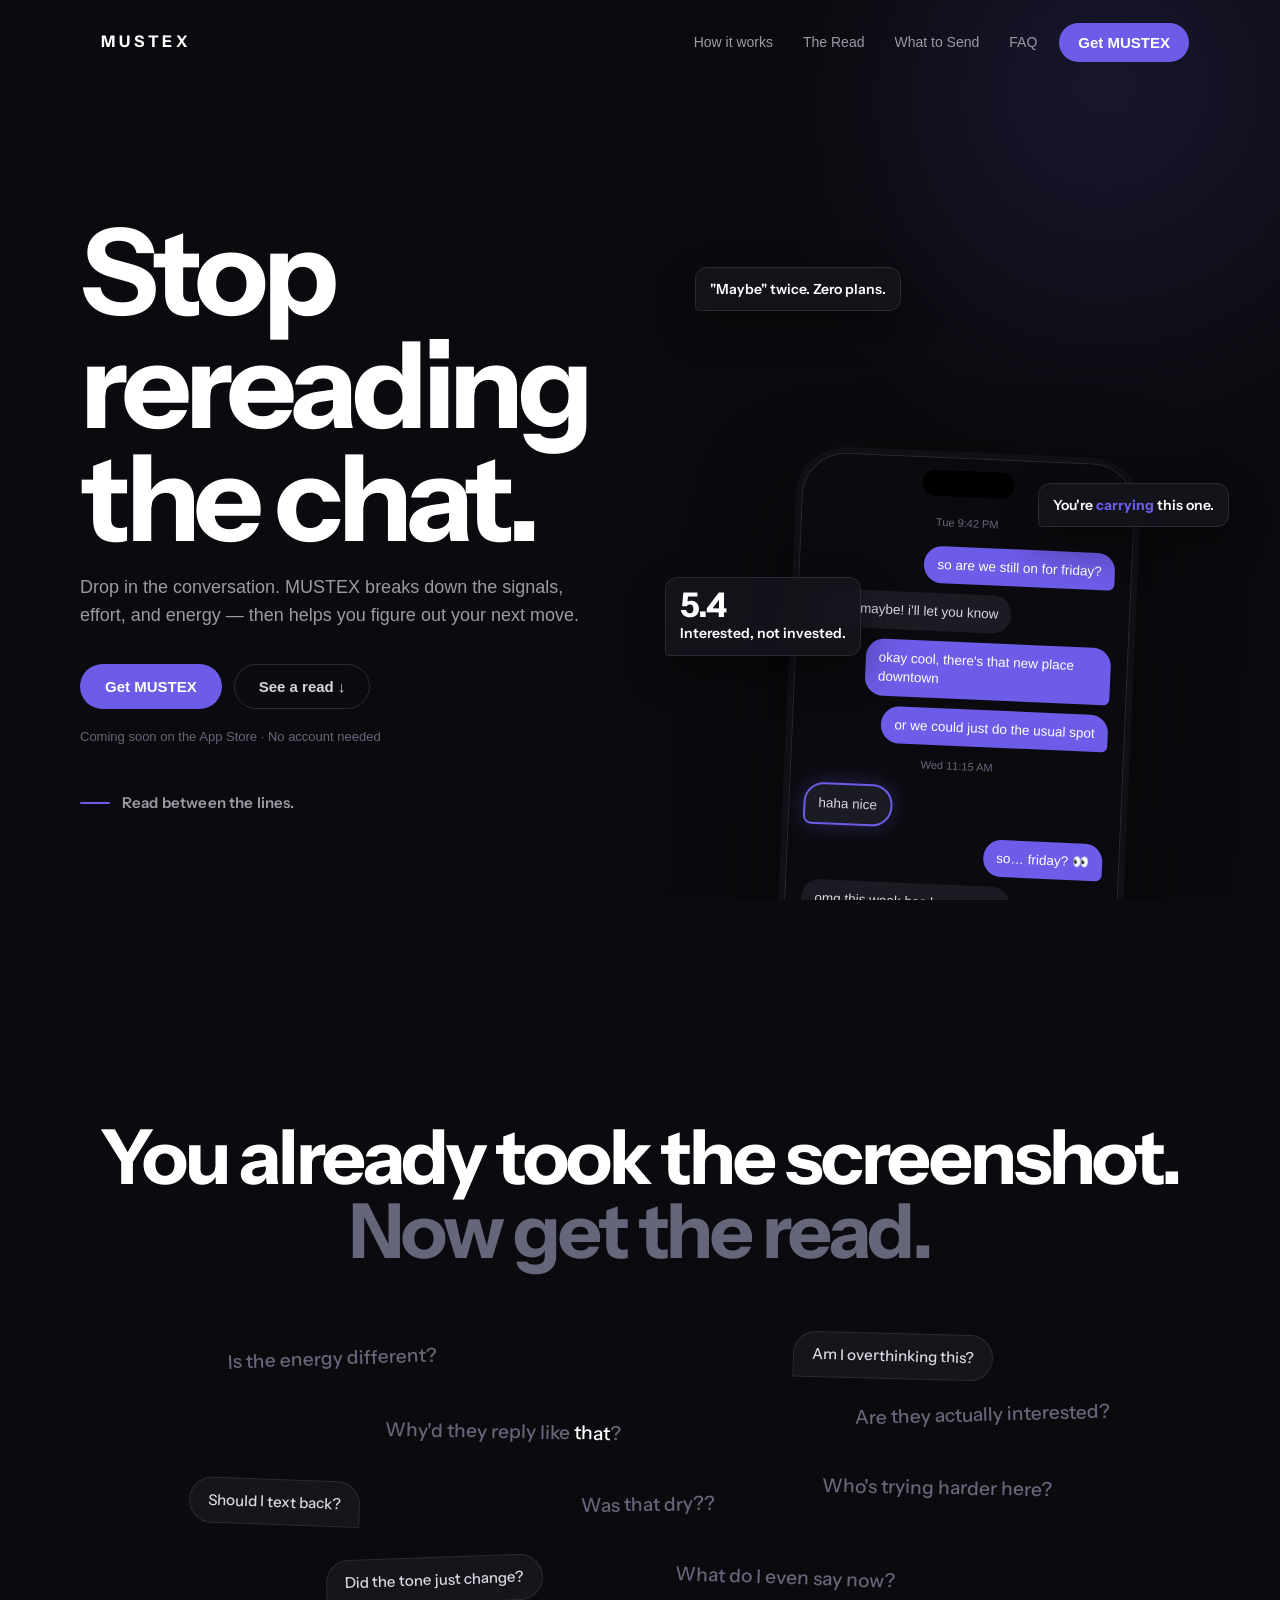
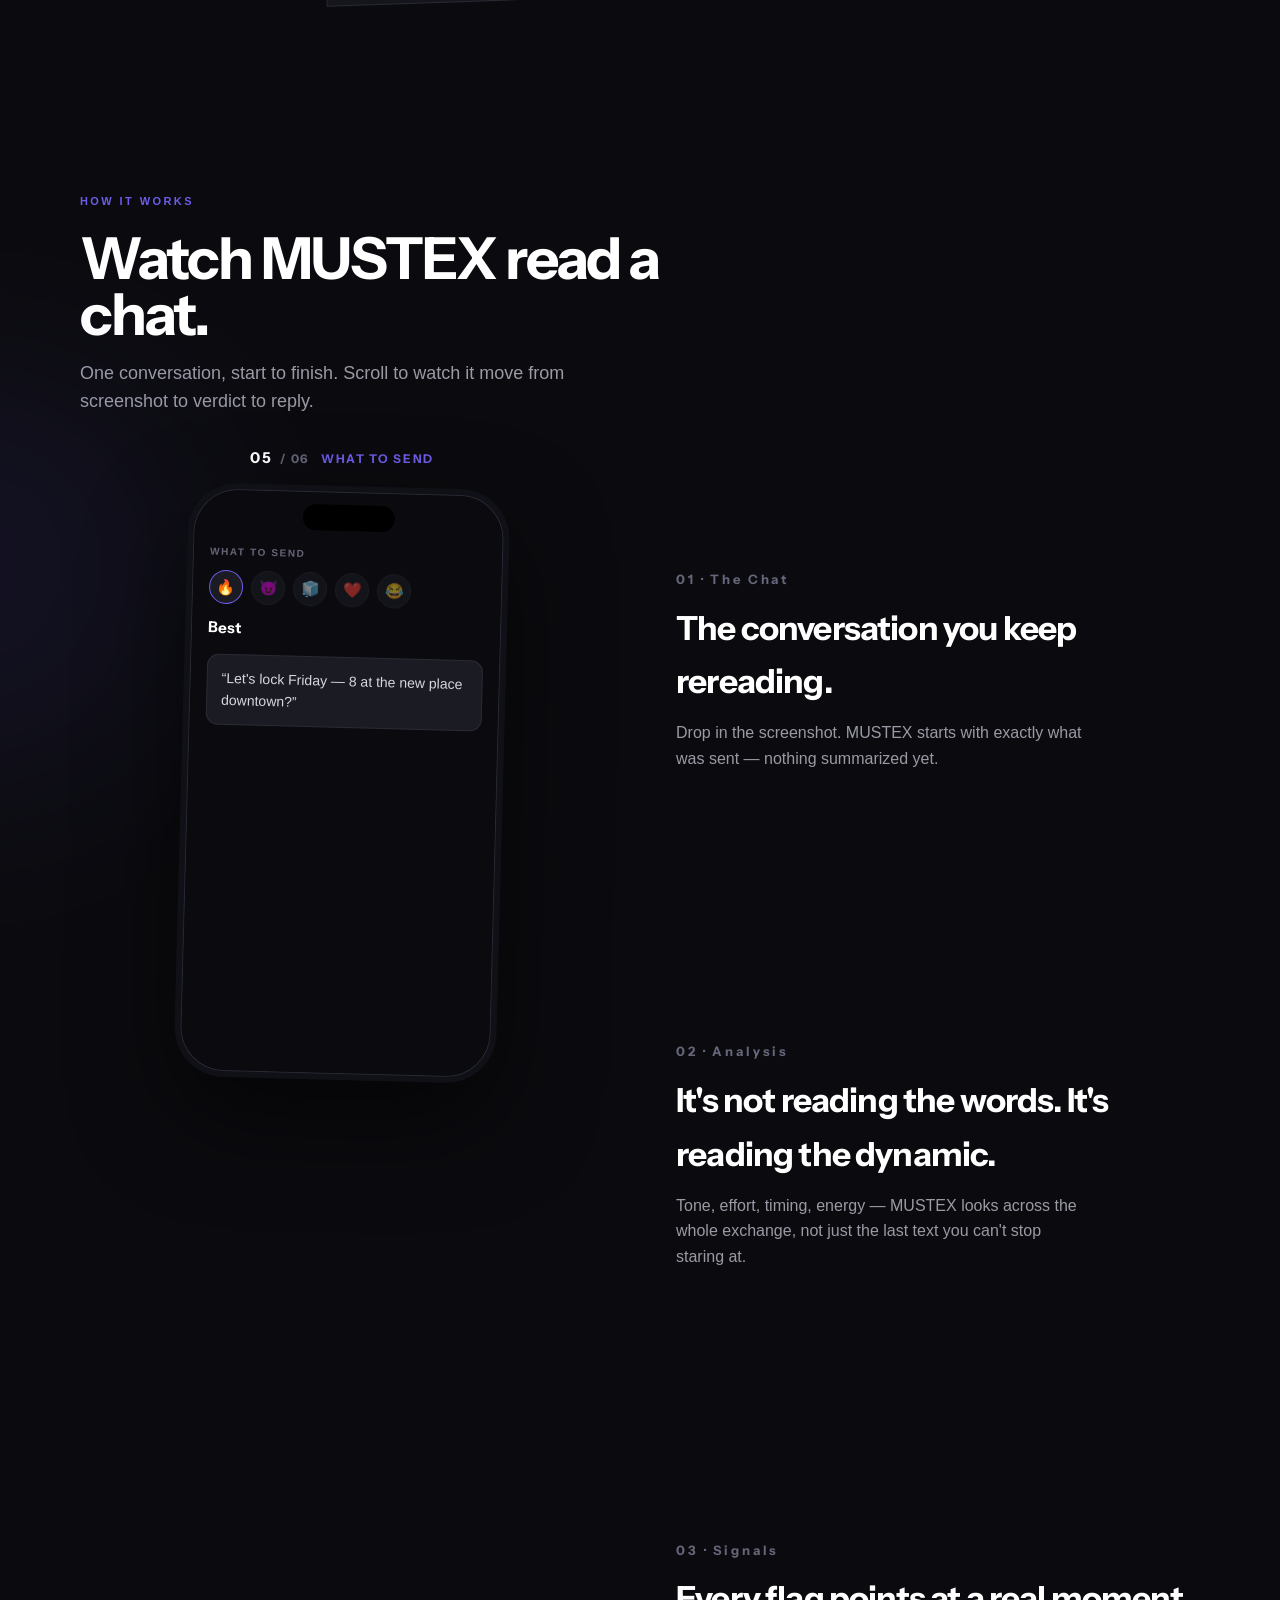
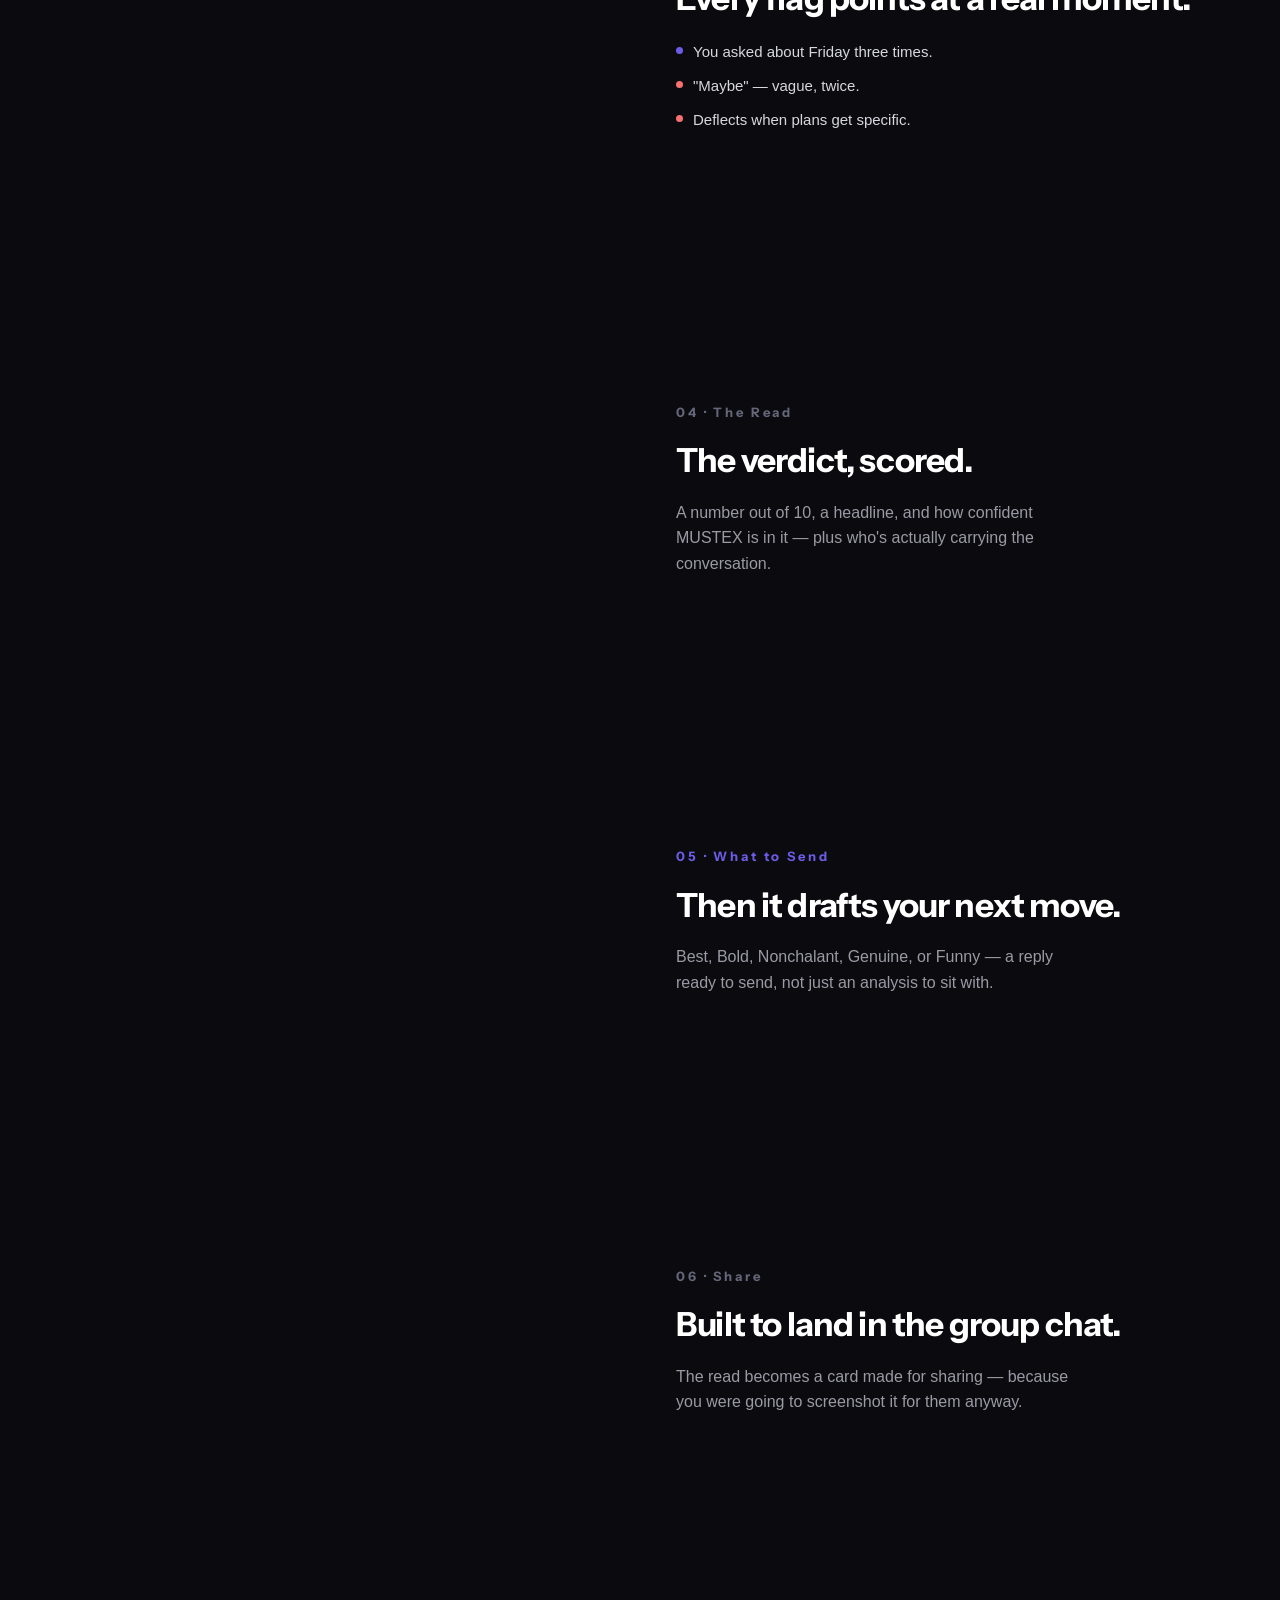
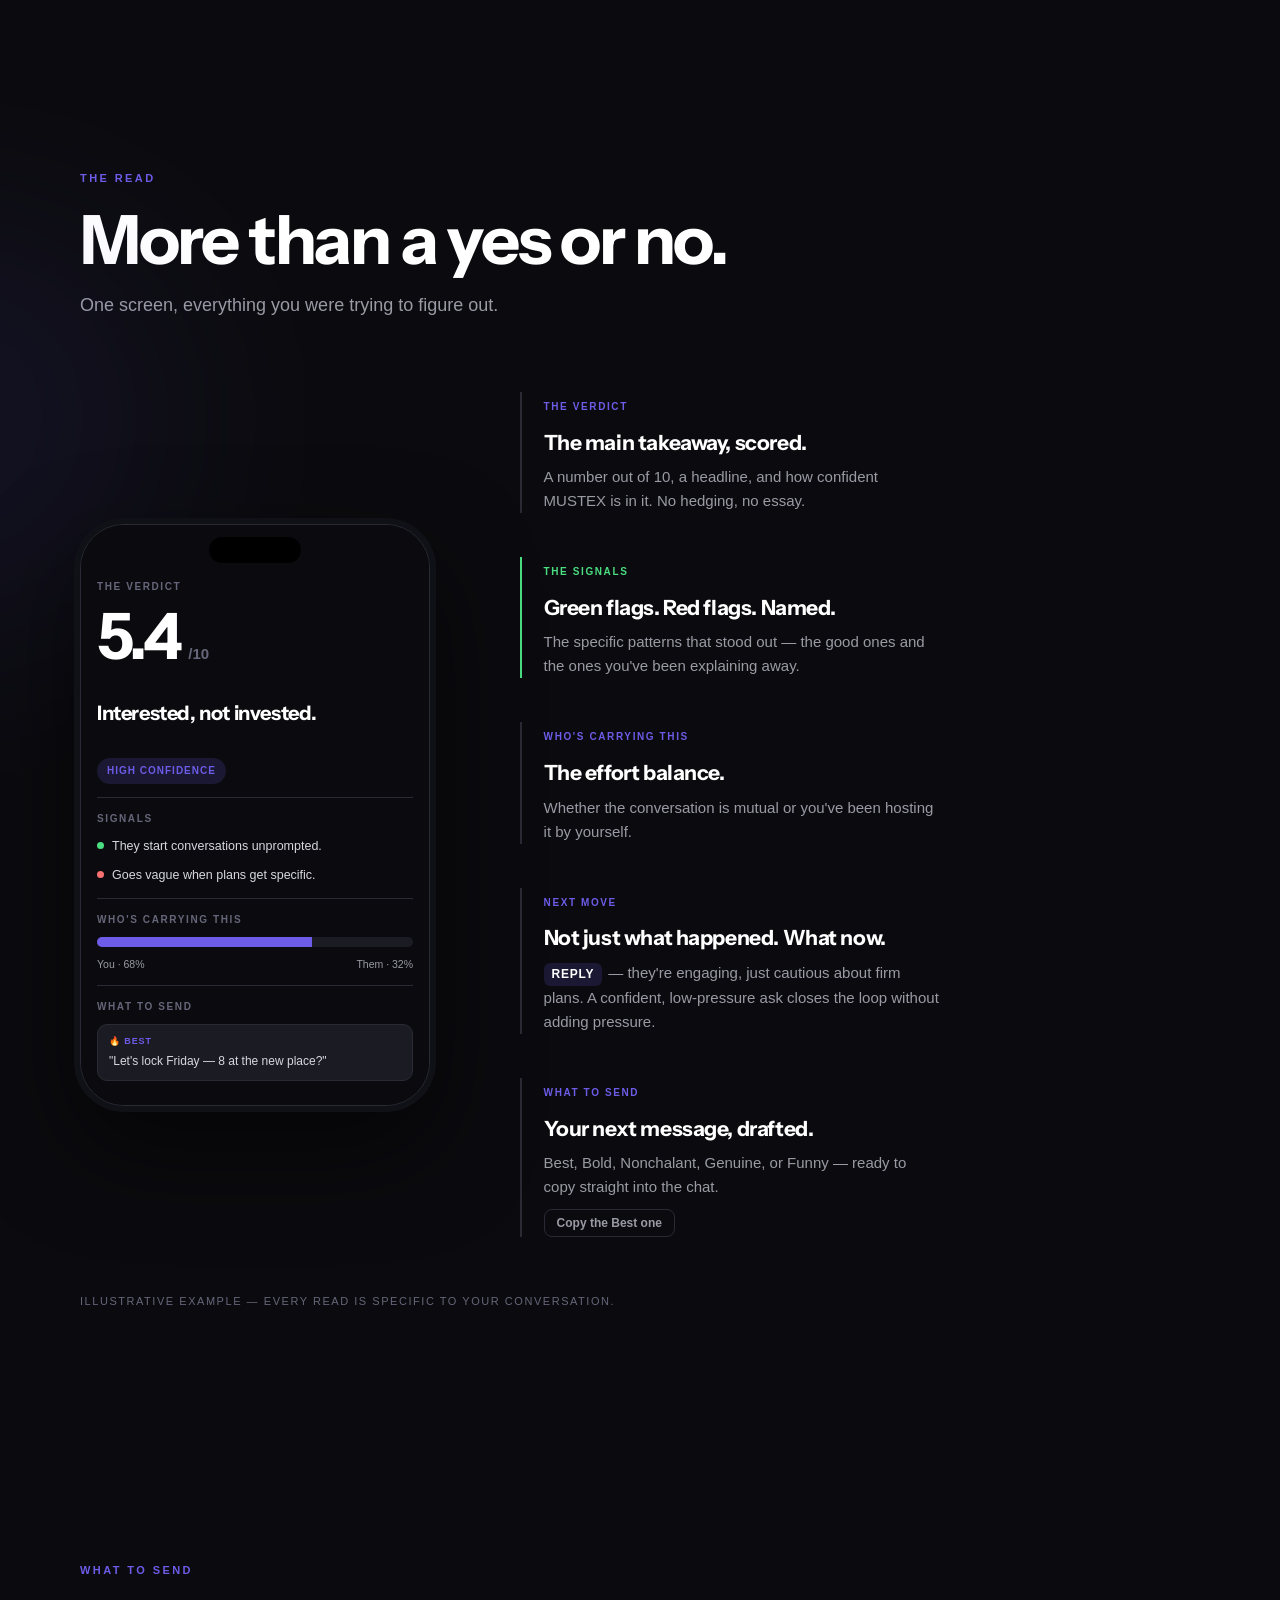
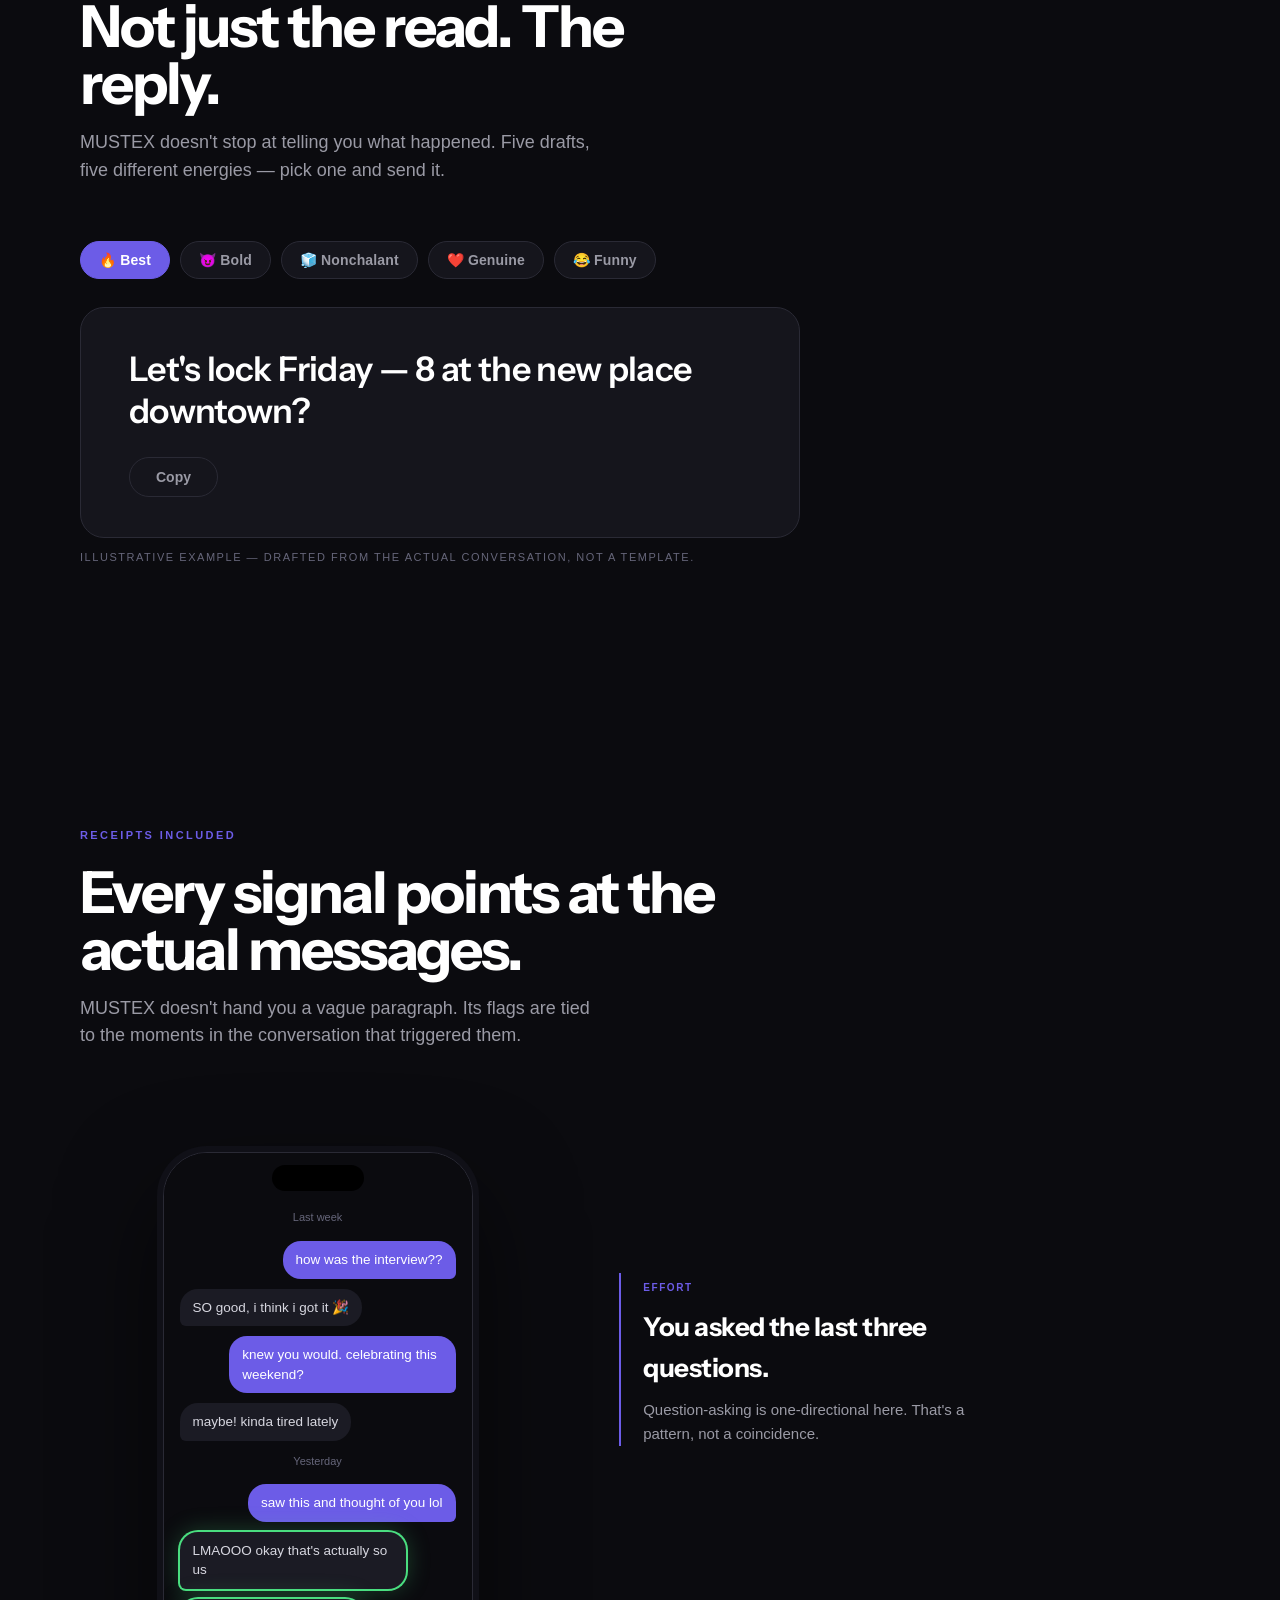
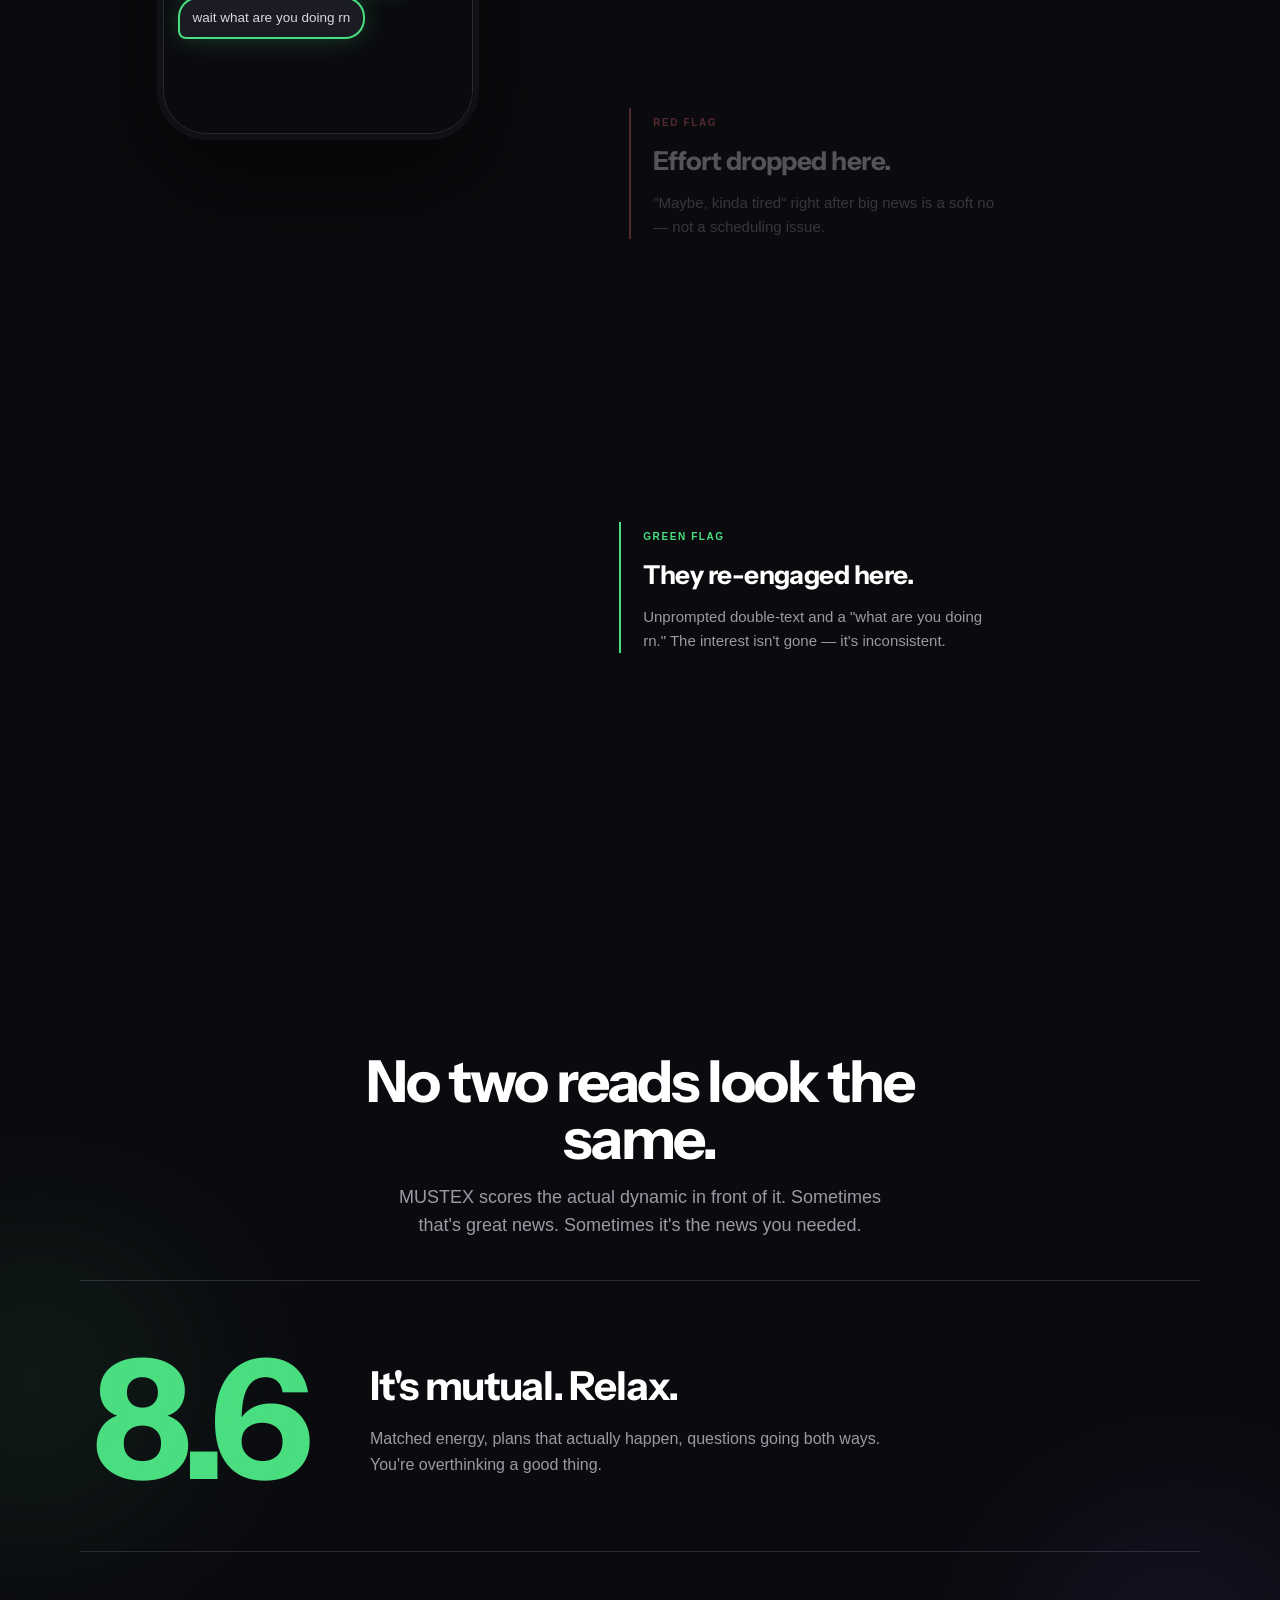
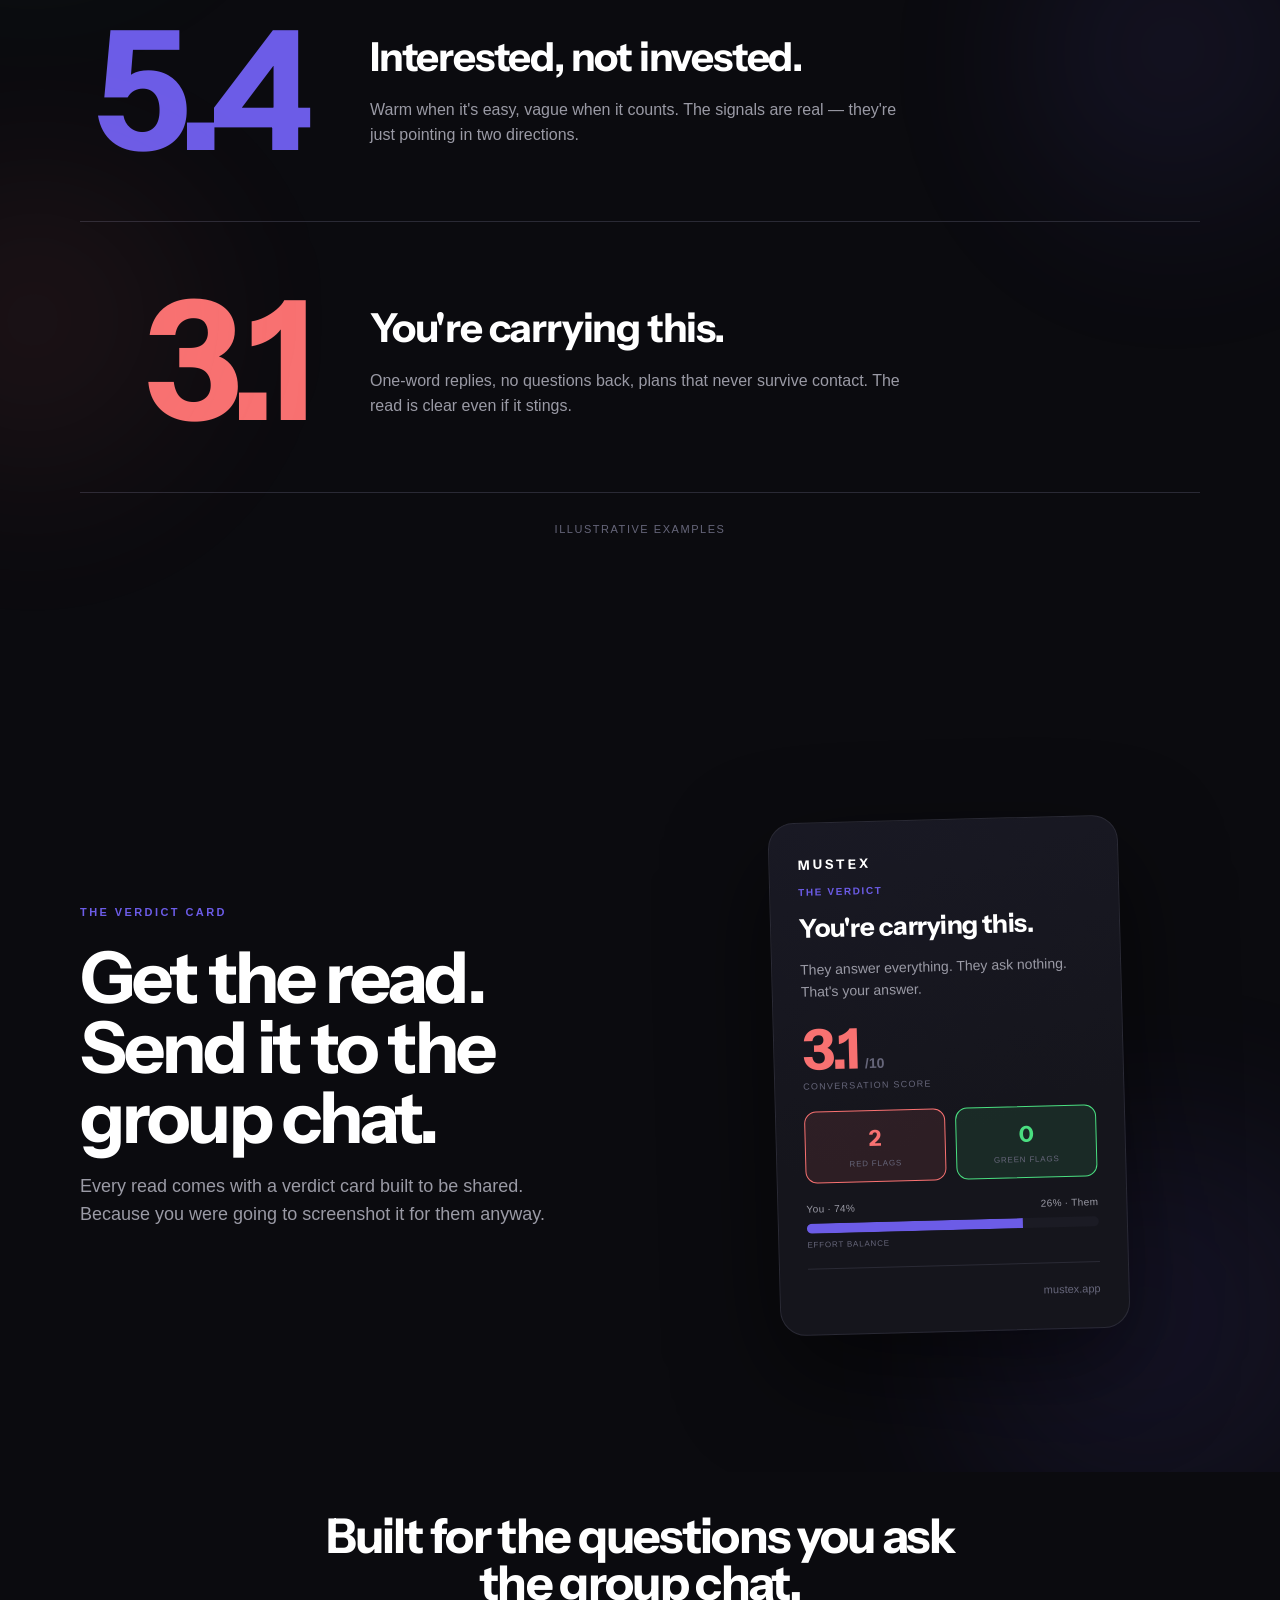
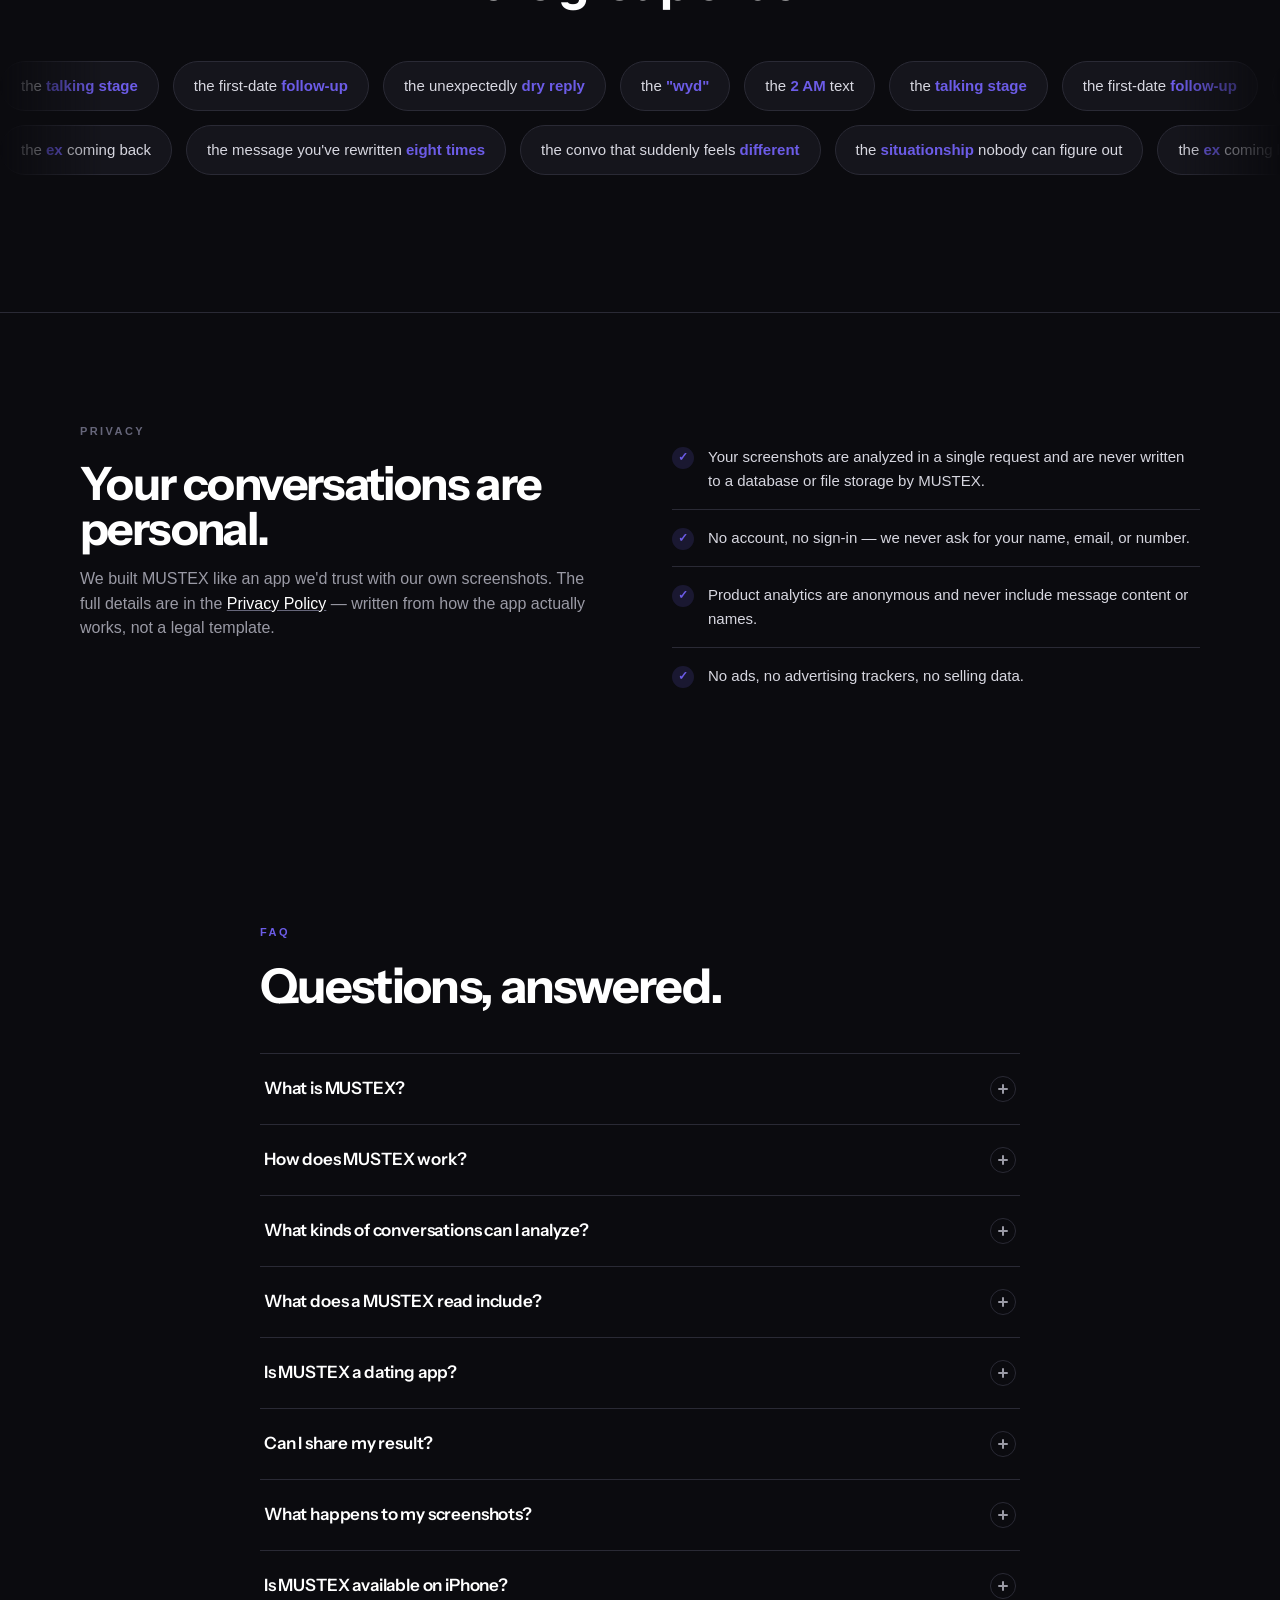
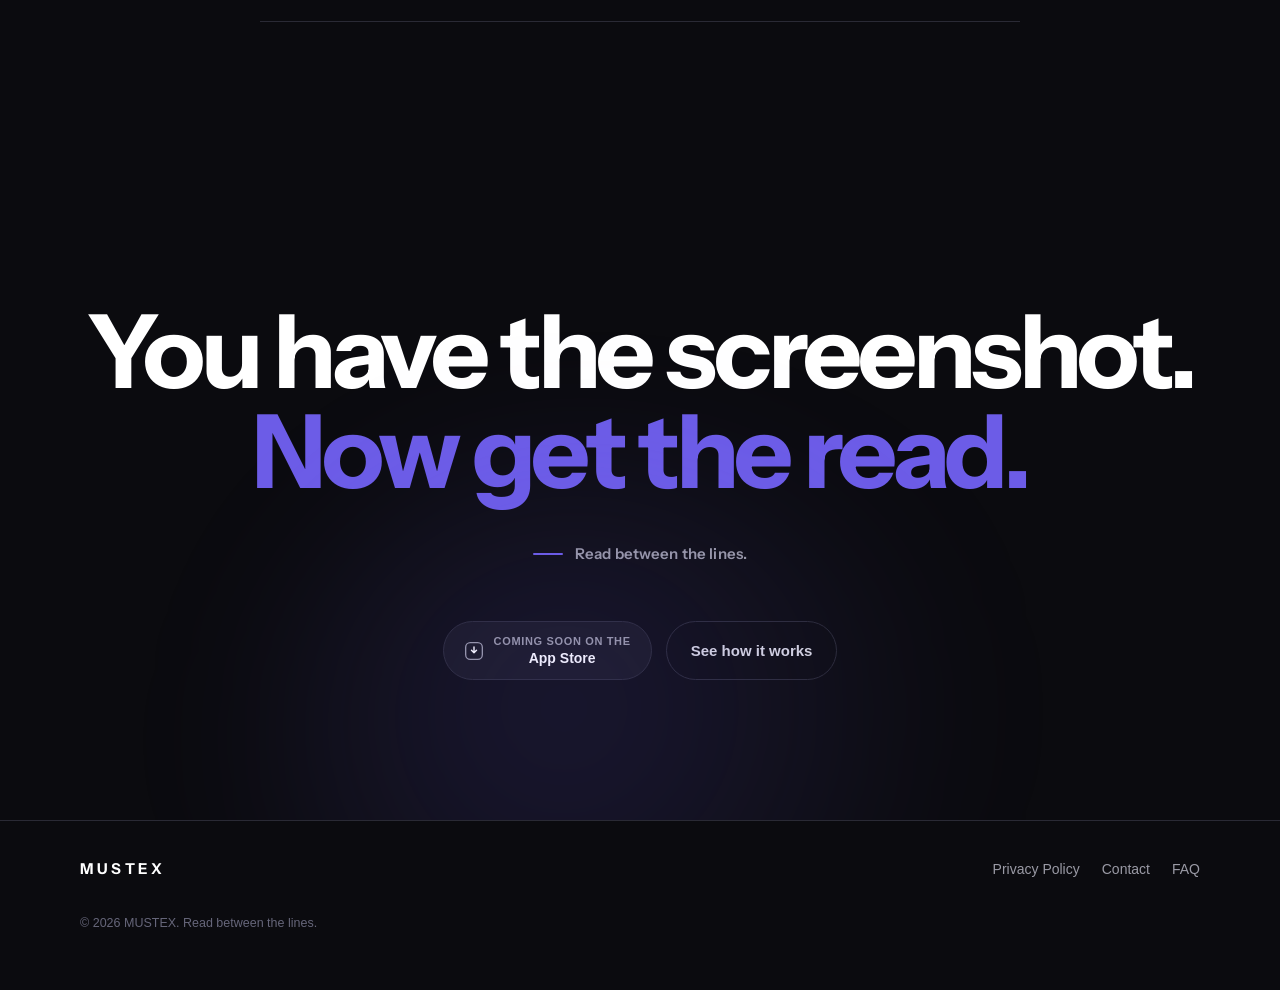
==== commit 627d0f2d: "backup: current MUSTEX site before cinematic redesign Snapshot of the site (real reply modes, /10 sc" ====
--- a/index.html
+++ b/index.html
@@ -85,7 +85,7 @@
       <ul class="nav-links">
         <li><a href="#how">How it works</a></li>
         <li><a href="#read">The Read</a></li>
-        <li><a href="#receipts">Receipts</a></li>
+        <li><a href="#send">What to Send</a></li>
         <li><a href="#faq">FAQ</a></li>
       </ul>
       <div class="nav-cta">
@@ -135,7 +135,7 @@
       </div>
       <p class="float-note fn-1" data-reveal>"Maybe" twice. Zero plans.</p>
       <p class="float-note fn-2" data-reveal>You're <b>carrying</b> this one.</p>
-      <p class="float-note fn-score" data-reveal><span class="num" data-count="54">54</span>Interested, not invested.</p>
+      <p class="float-note fn-score" data-reveal><span class="num" data-count="5.4">5.4</span>Interested, not invested.</p>
     </div>
   </div>
 </section>
@@ -162,65 +162,120 @@
   </div>
 </section>
 
-<!-- ======================= HOW IT WORKS ======================= -->
-<section class="how" id="how" aria-labelledby="how-h">
-  <div class="wrap">
-    <div class="how-head" data-reveal>
-      <span class="kicker accent">How it works</span>
-      <h2 id="how-h" class="display">Screenshot in. Read out.</h2>
-    </div>
-
-    <div class="how-sticky">
-      <div class="phone how-phone" id="howPhone" data-step="1" aria-hidden="true">
-        <div class="phone-screen">
-          <div class="state state-1">
-            <div class="upload-slot">
-              <strong>Drop your screenshots</strong>
-              Add the part of the conversation you keep going back to.
+<!-- ======================= CINEMATIC: THE READ, LIVE ======================= -->
+<section class="cine" id="how" aria-labelledby="cine-h">
+  <div class="blob cine-blob" aria-hidden="true"></div>
+  <div class="wrap">
+  <div class="cine-head" data-reveal>
+    <span class="kicker accent">How it works</span>
+    <h2 id="cine-h" class="display">Watch MUSTEX read a chat.</h2>
+    <p class="lede">One conversation, start to finish. Scroll to watch it move from screenshot to verdict to reply.</p>
+  </div>
+
+  <div class="cine-grid">
+    <div class="cine-sticky">
+      <div class="cine-stage" id="cineStage" data-chapter="1" aria-hidden="true">
+        <div class="cine-rings"></div>
+
+        <p class="cine-progress"><b id="cineNum">01</b><i>/ 06</i><em id="cineLabel">The Chat</em></p>
+
+        <div class="phone cine-phone" id="cinePhone">
+          <div class="phone-screen cp">
+
+            <div class="cp-layer cp-chat active" id="cpChat">
+              <p class="chat-day">Tue 9:42 PM</p>
+              <div class="bubble me" data-sig="ask">so are we still on for friday?</div>
+              <div class="bubble them" data-sig="vague">yeah maybe! i'll let you know</div>
+              <div class="bubble me" data-sig="ask">okay cool, there's that new place downtown</div>
+              <div class="bubble me" data-sig="ask">or we could just do the usual spot</div>
+              <p class="chat-day">Wed 11:15 AM</p>
+              <div class="bubble them">haha nice</div>
+              <div class="bubble me" data-sig="ask">so… friday? 👀</div>
+              <div class="bubble them" data-sig="deflect">omg this week has been crazy</div>
+              <div class="cine-scan"></div>
+              <div class="cine-chips">
+                <span class="chip">Tone</span><span class="chip">Effort</span><span class="chip">Timing</span><span class="chip">Energy</span>
+              </div>
             </div>
-            <div class="upload-thumb"><i></i><i></i><i></i></div>
-            <div class="upload-thumb"><i></i><i></i><i></i></div>
+
+            <div class="cp-layer cp-verdict rp" id="cpVerdict">
+              <span class="rp-k">The verdict</span>
+              <div class="rp-score-row"><span class="rp-score" data-count="5.4">5.4</span><span class="rp-outof">/10</span></div>
+              <p class="rp-headline">Interested, not invested.</p>
+              <span class="rp-conf">High confidence</span>
+              <div class="rp-sep"></div>
+              <span class="rp-k">Signals</span>
+              <div class="rp-flag good"><span class="dot"></span>They start conversations unprompted.</div>
+              <div class="rp-flag bad"><span class="dot"></span>Goes vague when plans get specific.</div>
+              <div class="rp-sep"></div>
+              <span class="rp-k">Who's carrying this</span>
+              <div class="rp-effort"><div class="you"></div></div>
+              <div class="rp-effort-legend"><span>You · 68%</span><span>Them · 32%</span></div>
+            </div>
+
+            <div class="cp-layer cp-send" id="cpSend">
+              <span class="rp-k">What to send</span>
+              <div class="cine-modes">
+                <span class="cmode active">🔥</span><span class="cmode">😈</span><span class="cmode">🧊</span><span class="cmode">❤️</span><span class="cmode">😂</span>
+              </div>
+              <p class="cine-mode-label">Best</p>
+              <div class="cine-reply">“Let's lock Friday — 8 at the new place downtown?”</div>
+            </div>
+
+            <div class="cp-layer cp-share" id="cpShare">
+              <div class="cine-sharecard">
+                <span class="wordmark">MUSTEX</span>
+                <span class="rp-k">The verdict</span>
+                <p class="cine-share-score">5.4<small>/10</small></p>
+                <h3>Interested, not invested.</h3>
+                <div class="cine-share-flags"><span><span class="dot bad"></span>1 red flag</span><span><span class="dot good"></span>1 green flag</span></div>
+              </div>
+            </div>
+
           </div>
-          <div class="state state-2">
-            <div class="scan-wrap">
-              <div class="scan-line"></div>
-              <div class="bubble them">yeah maybe! i'll let you know</div>
-              <div class="bubble me">okay cool, there's that new place downtown</div>
-              <div class="bubble them">haha nice</div>
-              <div class="bubble me">so… friday? 👀</div>
-              <p class="reading-label">Reading the dynamic<span class="dots"></span></p>
-            </div>
-          </div>
-          <div class="state state-3">
-            <div class="mini-verdict">
-              <span class="rp-k">The verdict</span>
-              <span class="v">54<small>/100</small></span>
-              <p>Interested, not invested. They like the attention more than the plans.</p>
-            </div>
-            <div class="mini-flag bad"><span class="dot"></span>Vague replies every time plans get specific.</div>
-            <div class="mini-flag good"><span class="dot"></span>They keep the conversation alive on their own.</div>
-          </div>
-        </div>
-      </div>
-    </div>
-
-    <div class="how-steps">
-      <div class="step" data-step-trigger="1" data-reveal>
-        <p class="step-num">01</p>
-        <h3>Drop the screenshot</h3>
-        <p>Give MUSTEX the conversation you're thinking about. It figures out which side is you automatically — and if it guesses wrong, one tap swaps it.</p>
-      </div>
-      <div class="step" data-step-trigger="2" data-reveal>
-        <p class="step-num">02</p>
-        <h3>MUSTEX reads the dynamic</h3>
-        <p>It looks across the whole conversation — tone, effort, timing, patterns — not just the last message you can't stop staring at.</p>
-      </div>
-      <div class="step" data-step-trigger="3" data-reveal>
-        <p class="step-num">03</p>
-        <h3>Get the read</h3>
-        <p>A structured verdict: the score, the signals that stood out, the effort balance, and what you could actually send next.</p>
-      </div>
-    </div>
+        </div>
+
+        <p class="cine-note" id="cineNote">“Maybe” twice. Zero plans.</p>
+      </div>
+    </div>
+
+    <div class="cine-chapters">
+      <div class="cine-chapter" data-chapter-trigger="1" data-reveal>
+        <p class="step-num">01 · The Chat</p>
+        <h3>The conversation you keep rereading.</h3>
+        <p>Drop in the screenshot. MUSTEX starts with exactly what was sent — nothing summarized yet.</p>
+      </div>
+      <div class="cine-chapter" data-chapter-trigger="2" data-reveal>
+        <p class="step-num">02 · Analysis</p>
+        <h3>It's not reading the words. It's reading the dynamic.</h3>
+        <p>Tone, effort, timing, energy — MUSTEX looks across the whole exchange, not just the last text you can't stop staring at.</p>
+      </div>
+      <div class="cine-chapter" data-chapter-trigger="3" data-reveal>
+        <p class="step-num">03 · Signals</p>
+        <h3>Every flag points at a real moment.</h3>
+        <ul class="cine-siglist">
+          <li><span class="dot"></span>You asked about Friday three times.</li>
+          <li><span class="dot bad"></span>"Maybe" — vague, twice.</li>
+          <li><span class="dot bad"></span>Deflects when plans get specific.</li>
+        </ul>
+      </div>
+      <div class="cine-chapter" data-chapter-trigger="4" data-reveal>
+        <p class="step-num">04 · The Read</p>
+        <h3>The verdict, scored.</h3>
+        <p>A number out of 10, a headline, and how confident MUSTEX is in it — plus who's actually carrying the conversation.</p>
+      </div>
+      <div class="cine-chapter" data-chapter-trigger="5" data-reveal>
+        <p class="step-num">05 · What to Send</p>
+        <h3>Then it drafts your next move.</h3>
+        <p>Best, Bold, Nonchalant, Genuine, or Funny — a reply ready to send, not just an analysis to sit with.</p>
+      </div>
+      <div class="cine-chapter" data-chapter-trigger="6" data-reveal>
+        <p class="step-num">06 · Share</p>
+        <h3>Built to land in the group chat.</h3>
+        <p>The read becomes a card made for sharing — because you were going to screenshot it for them anyway.</p>
+      </div>
+    </div>
+  </div>
   </div>
 </section>
 
@@ -240,7 +295,7 @@
           <img class="screen-img" src="assets/screens/verdict.png" alt="" loading="lazy" />
           <div class="phone-screen rp">
             <span class="rp-k">The verdict</span>
-            <div class="rp-score-row"><span class="rp-score" data-count="54">54</span><span class="rp-outof">/100</span></div>
+            <div class="rp-score-row"><span class="rp-score" data-count="5.4">5.4</span><span class="rp-outof">/10</span></div>
             <p class="rp-headline">Interested, not invested.</p>
             <span class="rp-conf">High confidence</span>
             <div class="rp-sep"></div>
@@ -248,12 +303,12 @@
             <div class="rp-flag good"><span class="dot"></span>They start conversations unprompted.</div>
             <div class="rp-flag bad"><span class="dot"></span>Goes vague when plans get specific.</div>
             <div class="rp-sep"></div>
-            <span class="rp-k">Effort balance</span>
+            <span class="rp-k">Who's carrying this</span>
             <div class="rp-effort"><div class="you"></div></div>
             <div class="rp-effort-legend"><span>You · 68%</span><span>Them · 32%</span></div>
             <div class="rp-sep"></div>
             <span class="rp-k">What to send</span>
-            <div class="rp-reply"><b>Direct</b>"Let's lock Friday — 8 at the new place?"</div>
+            <div class="rp-reply"><b>🔥 Best</b>"Let's lock Friday — 8 at the new place?"</div>
           </div>
         </div>
       </div>
@@ -262,7 +317,7 @@
         <div class="callout" data-reveal>
           <span class="rp-k">The verdict</span>
           <h3>The main takeaway, scored.</h3>
-          <p>A number, a headline, and how confident MUSTEX is in it. No hedging, no essay.</p>
+          <p>A number out of 10, a headline, and how confident MUSTEX is in it. No hedging, no essay.</p>
         </div>
         <div class="callout good" data-reveal>
           <span class="rp-k">The signals</span>
@@ -270,20 +325,53 @@
           <p>The specific patterns that stood out — the good ones and the ones you've been explaining away.</p>
         </div>
         <div class="callout" data-reveal>
-          <span class="rp-k">Effort balance</span>
-          <h3>Who's actually carrying it.</h3>
+          <span class="rp-k">Who's carrying this</span>
+          <h3>The effort balance.</h3>
           <p>Whether the conversation is mutual or you've been hosting it by yourself.</p>
+        </div>
+        <div class="callout" data-reveal>
+          <span class="rp-k">Next move</span>
+          <h3>Not just what happened. What now.</h3>
+          <p><b class="next-action">Reply</b> — they're engaging, just cautious about firm plans. A confident, low-pressure ask closes the loop without adding pressure.</p>
         </div>
         <div class="callout" data-reveal>
           <span class="rp-k">What to send</span>
           <h3>Your next message, drafted.</h3>
-          <p>Reply suggestions in different styles, ready to copy straight into the chat.</p>
-          <button class="copy-btn" type="button" data-copy data-text="Let's lock Friday — 8 at the new place downtown?">Copy the direct one</button>
+          <p>Best, Bold, Nonchalant, Genuine, or Funny — ready to copy straight into the chat.</p>
+          <button class="copy-btn" type="button" data-copy data-text="Let's lock Friday — 8 at the new place downtown?">Copy the Best one</button>
         </div>
       </div>
     </div>
 
     <p class="demo-note read-footnote" data-reveal="fade">Illustrative example — every read is specific to your conversation.</p>
+  </div>
+</section>
+
+<!-- ======================= WHAT TO SEND ======================= -->
+<section class="send" id="send" aria-labelledby="send-h">
+  <div class="wrap">
+    <div class="send-head" data-reveal>
+      <span class="kicker accent">What to send</span>
+      <h2 id="send-h" class="display">Not just the read. The reply.</h2>
+      <p class="lede">MUSTEX doesn't stop at telling you what happened. Five drafts, five different energies — pick one and send it.</p>
+    </div>
+
+    <div class="send-panel" data-reveal>
+      <div class="send-modes" role="group" aria-label="Reply style">
+        <button class="send-mode active" type="button" aria-pressed="true" data-mode="best">🔥 Best</button>
+        <button class="send-mode" type="button" aria-pressed="false" data-mode="bold">😈 Bold</button>
+        <button class="send-mode" type="button" aria-pressed="false" data-mode="nonchalant">🧊 Nonchalant</button>
+        <button class="send-mode" type="button" aria-pressed="false" data-mode="genuine">❤️ Genuine</button>
+        <button class="send-mode" type="button" aria-pressed="false" data-mode="funny">😂 Funny</button>
+      </div>
+
+      <div class="send-reply" id="sendReply">
+        <p class="send-reply-text" id="sendReplyText" data-reply-best="Let's lock Friday — 8 at the new place downtown?" data-reply-bold="Friday, 8pm, new place downtown. I'll see you there 😏" data-reply-nonchalant="No worries if not — lmk whenever Friday's actually happening" data-reply-genuine="I'd really like to actually see you Friday if that still works" data-reply-funny="At this point Friday is basically a cryptid. Does it exist or not 👀">Let's lock Friday — 8 at the new place downtown?</p>
+        <button class="copy-btn copy-btn-lg" type="button" id="sendCopy" data-copy-live="sendReplyText">Copy</button>
+      </div>
+    </div>
+
+    <p class="demo-note" data-reveal="fade">Illustrative example — drafted from the actual conversation, not a template.</p>
   </div>
 </section>
 
@@ -348,7 +436,7 @@
 
     <div class="vrow vrow-high" data-reveal>
       <div class="blob" aria-hidden="true"></div>
-      <p class="vscore" data-count="86">86</p>
+      <p class="vscore" data-count="8.6">8.6</p>
       <div>
         <h3>It's mutual. Relax.</h3>
         <p>Matched energy, plans that actually happen, questions going both ways. You're overthinking a good thing.</p>
@@ -356,7 +444,7 @@
     </div>
     <div class="vrow vrow-mid" data-reveal>
       <div class="blob" aria-hidden="true"></div>
-      <p class="vscore" data-count="54">54</p>
+      <p class="vscore" data-count="5.4">5.4</p>
       <div>
         <h3>Interested, not invested.</h3>
         <p>Warm when it's easy, vague when it counts. The signals are real — they're just pointing in two directions.</p>
@@ -364,7 +452,7 @@
     </div>
     <div class="vrow vrow-low" data-reveal>
       <div class="blob" aria-hidden="true"></div>
-      <p class="vscore" data-count="31">31</p>
+      <p class="vscore" data-count="3.1">3.1</p>
       <div>
         <h3>You're carrying this.</h3>
         <p>One-word replies, no questions back, plans that never survive contact. The read is clear even if it stings.</p>
@@ -391,19 +479,26 @@
     <div class="share-visual">
       <div class="share-card" id="shareCard" aria-label="Example shareable verdict card">
         <div class="share-piece sp-1">
+          <span class="wordmark">MUSTEX</span>
+        </div>
+        <div class="share-piece sp-2">
           <span class="rp-k">The verdict</span>
-          <p class="score" data-count="31">31</p>
           <h3>You're carrying this.</h3>
-        </div>
-        <div class="share-piece sp-2">
-          <span class="dot"></span>You asked the last three questions.
+          <p class="sp-takeaway">They answer everything. They ask nothing. That's your answer.</p>
+          <div class="sp-score-row"><span class="score" data-count="3.1">3.1</span><span class="sp-outof">/10</span></div>
+          <span class="sp-score-label">Conversation score</span>
         </div>
         <div class="share-piece sp-3">
-          "They answer everything. They ask nothing. That's your answer."
+          <div class="sp-flag-pill bad"><span class="sp-flag-count">2</span><span class="sp-flag-label">Red flags</span></div>
+          <div class="sp-flag-pill good"><span class="sp-flag-count">0</span><span class="sp-flag-label">Green flags</span></div>
         </div>
         <div class="share-piece sp-4">
-          <span class="wordmark">MUSTEX</span>
-          <span>Read between the lines</span>
+          <div class="sp-effort-legend"><span>You · 74%</span><span>26% · Them</span></div>
+          <div class="rp-effort"><div class="you" style="width:74%"></div></div>
+          <span class="sp-effort-label">Effort balance</span>
+        </div>
+        <div class="share-piece sp-5">
+          <span class="sp-watermark">mustex.app</span>
         </div>
       </div>
     </div>
--- a/styles.css
+++ b/styles.css
@@ -477,22 +477,25 @@
   .t9 { top: 82%; right: 24%; transform: rotate(2deg); }
 }
 
-/* ---------- HOW IT WORKS ---------- */
-
-.how { padding: 40px 0 120px; }
-.how .wrap {
+/* ---------- CINEMATIC: connected scroll sequence ---------- */
+
+.cine { padding: 40px 0 100px; overflow: clip; }
+.cine-blob { top: 6%; left: -260px; opacity: 0.35; }
+.cine-head { max-width: 640px; margin-bottom: 10px; }
+.cine-head h2 { font-size: clamp(36px, 4.6vw, 58px); }
+.cine-head .lede { margin-top: 16px; }
+
+.cine-grid {
   display: grid;
   grid-template-columns: 1fr 1fr;
   gap: 72px;
   align-items: start;
 }
-.how-head { grid-column: 1 / -1; margin-bottom: 10px; }
-.how-head h2 { font-size: clamp(36px, 4.6vw, 58px); }
-.how-sticky { position: sticky; top: 110px; display: flex; justify-content: center; }
-.how-steps { display: flex; flex-direction: column; }
-
-.step { padding: 16vh 0; position: relative; }
-.step-num {
+.cine-sticky { position: sticky; top: 100px; display: flex; justify-content: center; }
+.cine-chapters { display: flex; flex-direction: column; }
+
+.cine-chapter { padding: 15vh 0; position: relative; }
+.cine-chapter .step-num {
   font-family: var(--display);
   font-weight: 700;
   font-size: 13px;
@@ -500,88 +503,145 @@
   color: var(--faint);
   transition: color 0.3s ease;
 }
-.step.active .step-num { color: var(--accent); }
-.step h3 {
+.cine-chapter.active .step-num { color: var(--accent); }
+.cine-chapter h3 {
   font-family: var(--display);
   font-weight: 700;
   font-size: clamp(26px, 2.6vw, 34px);
   letter-spacing: -0.025em;
   margin: 12px 0 12px;
 }
-.step p { margin: 0; color: var(--dim); max-width: 26rem; font-size: 16px; }
-
-.how-phone .state { display: none; flex-direction: column; gap: 10px; flex: 1; }
-.how-phone[data-step="1"] .state-1,
-.how-phone[data-step="2"] .state-2,
-.how-phone[data-step="3"] .state-3 { display: flex; }
-
-.upload-slot {
-  border: 1.5px dashed var(--border);
-  border-radius: var(--radius-sm);
-  padding: 22px 14px;
-  text-align: center;
-  color: var(--dim);
-  font-size: 13px;
-}
-.upload-slot strong { display: block; color: var(--text); margin-bottom: 4px; }
-.upload-thumb {
-  border-radius: var(--radius-sm);
-  background: var(--surface-2);
-  border: 1px solid var(--border);
-  padding: 10px;
-  display: flex;
-  flex-direction: column;
-  gap: 6px;
-}
-.upload-thumb i { display: block; height: 8px; border-radius: 4px; background: var(--border); }
-.upload-thumb i:nth-child(2) { width: 70%; align-self: flex-end; background: rgba(108, 92, 231, 0.5); }
-.upload-thumb i:nth-child(3) { width: 55%; }
-
-.scan-wrap { position: relative; flex: 1; display: flex; flex-direction: column; gap: 10px; }
-.scan-line {
+.cine-chapter p { margin: 0; color: var(--dim); max-width: 26rem; font-size: 16px; }
+.cine-siglist { list-style: none; margin: 14px 0 0; padding: 0; display: flex; flex-direction: column; gap: 10px; max-width: 26rem; }
+.cine-siglist li { display: flex; gap: 10px; align-items: flex-start; font-size: 15px; color: var(--body); }
+.cine-siglist .dot { width: 7px; height: 7px; border-radius: 50%; margin-top: 7px; flex: none; background: var(--accent); }
+.cine-siglist .dot.bad { background: var(--bad); }
+
+/* the stage: one phone, one blob-adjacent glow, evolving contents */
+.cine-stage { position: relative; display: flex; flex-direction: column; align-items: center; }
+.cine-progress {
+  display: flex; align-items: baseline; gap: 8px;
+  font-family: var(--display); font-weight: 700;
+  color: var(--faint); font-size: 12px; letter-spacing: 0.14em; text-transform: uppercase;
+  margin-bottom: 22px;
+}
+.cine-progress b { color: var(--text); font-size: 15px; }
+.cine-progress i { font-style: normal; color: var(--faint); }
+.cine-progress em { font-style: normal; color: var(--accent); margin-left: 4px; }
+
+.cine-rings {
   position: absolute;
-  left: -4px; right: -4px;
-  height: 2px;
+  top: 50%; left: 50%;
+  width: 460px; height: 460px;
+  transform: translate(-50%, -54%);
+  border-radius: 50%;
+  border: 1px solid var(--border);
+  opacity: 0;
+  transition: opacity 0.6s ease;
+  pointer-events: none;
+}
+.cine-rings::before, .cine-rings::after {
+  content: ""; position: absolute; inset: 40px;
+  border-radius: 50%; border: 1px solid var(--border);
+}
+.cine-rings::after { inset: 90px; }
+.cine-stage[data-chapter="2"] .cine-rings,
+.cine-stage[data-chapter="3"] .cine-rings { opacity: 1; animation: ring-spin 40s linear infinite; }
+
+@keyframes ring-spin { to { transform: translate(-50%, -54%) rotate(360deg); } }
+
+.cine-phone { transition: transform 0.8s cubic-bezier(0.16, 1, 0.3, 1); }
+.cine-stage[data-chapter="1"] .cine-phone { transform: rotate(2deg); }
+.cine-stage[data-chapter="2"] .cine-phone { transform: rotate(-3deg) scale(1.02); }
+.cine-stage[data-chapter="3"] .cine-phone { transform: rotate(-1deg); }
+.cine-stage[data-chapter="4"] .cine-phone { transform: rotate(0deg); }
+.cine-stage[data-chapter="5"] .cine-phone { transform: rotate(1.5deg); }
+.cine-stage[data-chapter="6"] .cine-phone { transform: rotate(-2deg) scale(0.97); }
+
+.cine-phone .cp { position: relative; overflow: hidden; }
+.cp-layer {
+  position: absolute; inset: 0;
+  padding: 54px 16px 22px;
+  display: flex; flex-direction: column; gap: 10px;
+  opacity: 0; pointer-events: none;
+  transform: translateY(10px);
+  transition: opacity 0.6s ease, transform 0.6s ease;
+}
+.cp-layer.active { opacity: 1; pointer-events: auto; transform: none; }
+.cp-chat { gap: 8px; }
+
+.cine-scan {
+  position: absolute; left: -4px; right: -4px; height: 2px;
   background: linear-gradient(90deg, transparent, var(--accent), transparent);
-  animation: scan 2.6s ease-in-out infinite;
-  z-index: 2;
-}
-@keyframes scan { 0%, 100% { top: 8%; opacity: 0.4; } 50% { top: 88%; opacity: 1; } }
-.reading-label {
-  text-align: center;
-  font-size: 12px;
-  letter-spacing: 0.16em;
-  text-transform: uppercase;
-  color: var(--accent);
-  margin-top: auto;
-  padding-top: 12px;
-}
-.reading-label .dots::after { content: "…"; animation: dots 1.4s steps(4) infinite; }
-@keyframes dots { 0% { content: ""; } 33% { content: "."; } 66% { content: ".."; } 100% { content: "…"; } }
-
-.mini-verdict { background: var(--surface); border: 1px solid var(--border); border-radius: var(--radius-sm); padding: 14px; }
-.mini-verdict .k { font-size: 10px; letter-spacing: 0.14em; text-transform: uppercase; color: var(--faint); }
-.mini-verdict .v { font-family: var(--display); font-weight: 700; font-size: 32px; letter-spacing: -0.02em; color: var(--text); }
-.mini-verdict .v small { font-size: 14px; color: var(--faint); font-weight: 600; }
-.mini-verdict p { margin: 6px 0 0; font-size: 12.5px; color: var(--dim); }
-.mini-flag {
-  display: flex; gap: 8px; align-items: flex-start;
-  background: var(--surface);
-  border: 1px solid var(--border);
-  border-radius: var(--radius-sm);
-  padding: 10px 12px;
-  font-size: 12.5px;
-}
-.mini-flag .dot { width: 8px; height: 8px; border-radius: 50%; margin-top: 5px; flex: none; }
-.mini-flag.good .dot { background: var(--good); }
-.mini-flag.bad .dot { background: var(--bad); }
+  opacity: 0; z-index: 2;
+}
+.cine-stage[data-chapter="2"] .cine-scan { opacity: 0.9; animation: scan 2.6s ease-in-out infinite; }
+@keyframes scan { 0%, 100% { top: 8%; } 50% { top: 88%; } }
+
+.cine-chips { display: flex; gap: 8px; flex-wrap: wrap; margin-top: auto; opacity: 0; transition: opacity 0.5s ease; }
+.cine-stage[data-chapter="2"] .cine-chips { opacity: 1; }
+.cine-chips .chip {
+  padding: 6px 12px; border-radius: 999px;
+  background: var(--surface-2); border: 1px solid var(--border);
+  font-size: 11px; letter-spacing: 0.08em; text-transform: uppercase; color: var(--dim);
+}
+
+.cine-modes { display: flex; gap: 8px; }
+.cine-modes .cmode {
+  width: 34px; height: 34px; display: grid; place-items: center;
+  border-radius: 50%; background: var(--surface-2); border: 1px solid var(--border);
+  font-size: 15px; opacity: 0.5; transition: opacity 0.3s ease, border-color 0.3s ease;
+}
+.cine-modes .cmode.active { opacity: 1; border-color: var(--accent); }
+.cine-mode-label { font-family: var(--display); font-weight: 700; font-size: 15px; color: var(--text); margin: 2px 0 0; }
+.cine-reply {
+  padding: 12px 14px; border-radius: var(--radius-sm);
+  background: var(--surface-2); border: 1px solid var(--border);
+  font-size: 14px; color: var(--body); margin-top: 4px;
+}
+
+.cine-sharecard {
+  width: 100%; padding: 18px; border-radius: 16px;
+  background: linear-gradient(165deg, #191924, var(--surface) 60%);
+  border: 1px solid var(--border); margin: auto 0;
+}
+.cine-sharecard .wordmark { font-size: 12px; }
+.cine-sharecard .rp-k { display: block; margin: 14px 0 4px; }
+.cine-share-score { font-family: var(--display); font-weight: 700; font-size: 40px; letter-spacing: -0.03em; color: var(--text); margin: 0; line-height: 1; }
+.cine-share-score small { font-size: 14px; color: var(--faint); font-weight: 600; }
+.cine-sharecard h3 { font-size: 17px; margin: 4px 0 0; }
+.cine-share-flags { display: flex; gap: 14px; margin-top: 12px; font-size: 11px; color: var(--dim); }
+.cine-share-flags span { display: flex; align-items: center; gap: 6px; }
+.cine-share-flags .dot { width: 7px; height: 7px; border-radius: 50%; }
+.cine-share-flags .dot.good { background: var(--good); }
+.cine-share-flags .dot.bad { background: var(--bad); }
+
+.cine-note {
+  position: absolute; bottom: -6px; left: 50%; transform: translateX(-50%);
+  font-family: var(--display); font-weight: 600; font-size: 13px; color: var(--text);
+  background: rgba(21, 21, 28, 0.9); border: 1px solid var(--border);
+  padding: 9px 14px; border-radius: 12px; white-space: nowrap;
+  opacity: 0; transition: opacity 0.5s ease, transform 0.5s ease;
+}
+.cine-stage[data-chapter="1"] .cine-note { opacity: 1; transform: translate(-50%, 0); }
+.cine-stage:not([data-chapter="1"]) .cine-note { transform: translate(-50%, 10px); }
 
 @media (max-width: 900px) {
-  .how .wrap { grid-template-columns: 1fr; gap: 24px; }
-  .how-sticky { position: static; }
-  .step { padding: 40px 0; }
-  .how-phone .state { display: none; }
-  .how-phone .state-2 { display: flex; }
+  .cine-grid { grid-template-columns: 1fr; gap: 8px; }
+  .cine-sticky { position: sticky; top: 74px; z-index: 1; }
+  .cine-phone { width: 230px; }
+  .cine-phone .phone-screen { min-height: 430px; }
+  .cine-chapter { padding: 36px 0; }
+  .cine-rings { display: none; }
+  .cine-phone { transform: none !important; }
+}
+
+@media (min-width: 901px) and (max-height: 760px) {
+  .cine-sticky { top: 76px; }
+  .cine-phone { width: 260px; }
+  .cine-phone .phone-screen { min-height: 480px; }
+  .cine-chapter { padding: 10vh 0; }
+  .cine-rings { width: 360px; height: 360px; }
 }
 
 /* ---------- THE READ: one big result, called out ---------- */
@@ -659,6 +719,18 @@
 }
 .callout p { margin: 0; font-size: 15px; color: var(--dim); }
 .callout .copy-btn { margin-top: 10px; }
+.next-action {
+  display: inline-block;
+  color: var(--text);
+  background: var(--accent-soft);
+  padding: 2px 8px;
+  border-radius: 6px;
+  font-size: 12px;
+  font-weight: 700;
+  letter-spacing: 0.06em;
+  text-transform: uppercase;
+  margin-right: 2px;
+}
 
 .copy-btn {
   border: 1px solid var(--border);
@@ -672,12 +744,76 @@
 }
 .copy-btn:hover { color: var(--text); border-color: var(--faint); }
 .copy-btn.copied { color: var(--good); border-color: rgba(74, 222, 128, 0.4); }
+.copy-btn.copy-failed { color: var(--bad); border-color: rgba(248, 113, 113, 0.4); }
 
 .read-footnote { margin-top: 56px; }
 
 @media (max-width: 900px) {
   .read-stage { grid-template-columns: 1fr; }
   .callouts { max-width: none; }
+}
+@media (min-width: 901px) and (max-height: 760px) {
+  .read { padding: 80px 0 90px; }
+  .read-head { margin-bottom: 40px; }
+  .read-phone { width: 270px; }
+  .callouts { gap: 28px; }
+}
+
+/* ---------- WHAT TO SEND (full interactive section) ---------- */
+
+.send { padding: 100px 0 130px; }
+.send-head { max-width: 640px; margin-bottom: 56px; }
+.send-head h2 { font-size: clamp(36px, 4.6vw, 58px); }
+.send-head .lede { margin-top: 16px; }
+
+.send-panel { max-width: 720px; }
+.send-modes {
+  display: flex; flex-wrap: wrap; gap: 10px;
+  margin-bottom: 28px;
+}
+.send-mode {
+  border: 1px solid var(--border);
+  background: var(--surface);
+  color: var(--dim);
+  padding: 11px 18px;
+  border-radius: 999px;
+  font: 700 14px/1 var(--ui);
+  letter-spacing: 0.01em;
+  cursor: pointer;
+  transition: color 0.2s ease, border-color 0.2s ease, background 0.2s ease, transform 0.15s ease;
+}
+.send-mode:hover { color: var(--text); border-color: var(--faint); }
+.send-mode.active { color: #fff; background: var(--accent); border-color: var(--accent); }
+.send-mode:active { transform: scale(0.97); }
+
+.send-reply {
+  display: flex; flex-direction: column; gap: 24px;
+  padding: 40px clamp(24px, 4vw, 48px);
+  border-radius: 24px;
+  background: var(--surface);
+  border: 1px solid var(--border);
+}
+.send-reply-text {
+  font-family: var(--display);
+  font-weight: 600;
+  font-size: clamp(24px, 3.2vw, 34px);
+  letter-spacing: -0.02em;
+  line-height: 1.25;
+  color: var(--text);
+  margin: 0;
+  min-height: 2.5em;
+  transition: opacity 0.35s ease, transform 0.35s ease;
+}
+.send-reply-text.swap { opacity: 0; transform: translateY(6px); }
+.copy-btn-lg {
+  align-self: flex-start;
+  padding: 12px 26px;
+  border-radius: 999px;
+  font-size: 14px;
+}
+
+@media (max-width: 640px) {
+  .send-reply { padding: 28px 22px; border-radius: 20px; }
 }
 
 /* ---------- RECEIPTS (evidence) ---------- */
@@ -726,6 +862,13 @@
     border-radius: 0 12px 12px 0;
   }
 }
+@media (min-width: 901px) and (max-height: 760px) {
+  .evidence { padding: 80px 0; }
+  .evidence-pin { top: 76px; }
+  .evidence-pin .phone { width: 260px; }
+  .evidence-pin .phone-screen { min-height: 480px; }
+  .annotation { min-height: 36vh; }
+}
 
 /* ---------- VERDICT PERSONALITY: typography rows, no cards ---------- */
 
@@ -797,33 +940,43 @@
 .share-piece { opacity: 0; transform: translateY(16px); transition: opacity 0.55s ease, transform 0.55s ease; }
 .share-card.assembled .share-piece { opacity: 1; transform: none; }
 .share-card.assembled .sp-1 { transition-delay: 0.05s; }
-.share-card.assembled .sp-2 { transition-delay: 0.35s; }
-.share-card.assembled .sp-3 { transition-delay: 0.65s; }
-.share-card.assembled .sp-4 { transition-delay: 0.95s; }
-.sp-1 .rp-k { color: var(--faint); }
-.sp-1 .score { font-family: var(--display); font-weight: 700; font-size: 72px; letter-spacing: -0.045em; color: var(--bad); line-height: 1; }
-.sp-1 h3 { font-family: var(--display); font-weight: 700; font-size: 23px; letter-spacing: -0.02em; margin: 6px 0 0; }
-.sp-2 { margin-top: 18px; display: flex; gap: 10px; align-items: flex-start; font-size: 14px; color: var(--body); }
-.sp-2 .dot { width: 8px; height: 8px; border-radius: 50%; background: var(--bad); margin-top: 6px; flex: none; }
-.sp-3 {
-  margin-top: 14px;
-  padding: 13px 15px;
-  background: rgba(11, 11, 15, 0.6);
-  border: 1px solid var(--border);
+.share-card.assembled .sp-2 { transition-delay: 0.3s; }
+.share-card.assembled .sp-3 { transition-delay: 0.6s; }
+.share-card.assembled .sp-4 { transition-delay: 0.85s; }
+.share-card.assembled .sp-5 { transition-delay: 1.05s; }
+
+.sp-1 .wordmark { font-size: 13px; }
+
+.sp-2 .rp-k { color: var(--accent); }
+.sp-2 h3 { font-family: var(--display); font-weight: 700; font-size: 26px; letter-spacing: -0.02em; margin: 6px 0 0; }
+.sp-takeaway { margin: 8px 0 0; font-size: 14px; color: var(--dim); }
+.sp-score-row { display: flex; align-items: baseline; gap: 6px; margin-top: 18px; }
+.sp-2 .score { font-family: var(--display); font-weight: 700; font-size: 56px; letter-spacing: -0.04em; color: var(--bad); line-height: 1; }
+.sp-outof { color: var(--faint); font-weight: 600; font-size: 14px; }
+.sp-score-label { display: block; font-size: 9px; letter-spacing: 0.14em; text-transform: uppercase; color: var(--faint); margin-top: 2px; }
+
+.sp-3 { display: flex; gap: 10px; margin-top: 18px; }
+.sp-flag-pill {
+  flex: 1;
   border-radius: var(--radius-sm);
-  font-size: 14px;
-  color: var(--body);
-}
-.sp-4 {
-  margin-top: 22px;
-  display: flex;
-  justify-content: space-between;
-  align-items: center;
-  border-top: 1px solid var(--border);
-  padding-top: 14px;
-}
-.sp-4 .wordmark { font-size: 13px; }
-.sp-4 span { font-size: 11px; color: var(--faint); }
+  border: 1px solid var(--bad);
+  background: var(--bad-soft);
+  padding: 10px 8px;
+  text-align: center;
+}
+.sp-flag-pill.good { border-color: var(--good); background: var(--good-soft); }
+.sp-flag-count { display: block; font-family: var(--display); font-weight: 700; font-size: 22px; color: var(--bad); }
+.sp-flag-pill.good .sp-flag-count { color: var(--good); }
+.sp-flag-label { display: block; font-size: 8px; letter-spacing: 0.1em; text-transform: uppercase; color: var(--faint); margin-top: 2px; }
+
+.sp-4 { margin-top: 18px; }
+.sp-effort-legend { display: flex; justify-content: space-between; font-size: 10px; letter-spacing: 0.04em; color: var(--dim); margin-bottom: 6px; }
+.sp-4 .rp-effort { margin: 0; }
+.sp-effort-label { display: block; font-size: 8px; letter-spacing: 0.1em; text-transform: uppercase; color: var(--faint); margin-top: 6px; }
+
+.sp-5 { margin-top: 16px; padding-top: 12px; border-top: 1px solid var(--border); text-align: right; }
+.sp-watermark { font-size: 11px; color: var(--faint); }
+
 @media (max-width: 860px) {
   .share .wrap { grid-template-columns: 1fr; }
 }
@@ -959,4 +1112,10 @@
   .blob { animation: none; }
   .ticker { animation: none; width: auto; flex-wrap: wrap; justify-content: center; }
   .ticker-row { mask-image: none; -webkit-mask-image: none; }
-}
+  .cine-phone { transform: none !important; }
+  .cine-rings { animation: none; opacity: 0 !important; }
+  .cine-scan { display: none; }
+  .cine-note { display: none; }
+  .cp-layer { transform: none; }
+  .send-reply-text.swap { opacity: 1; transform: none; }
+}
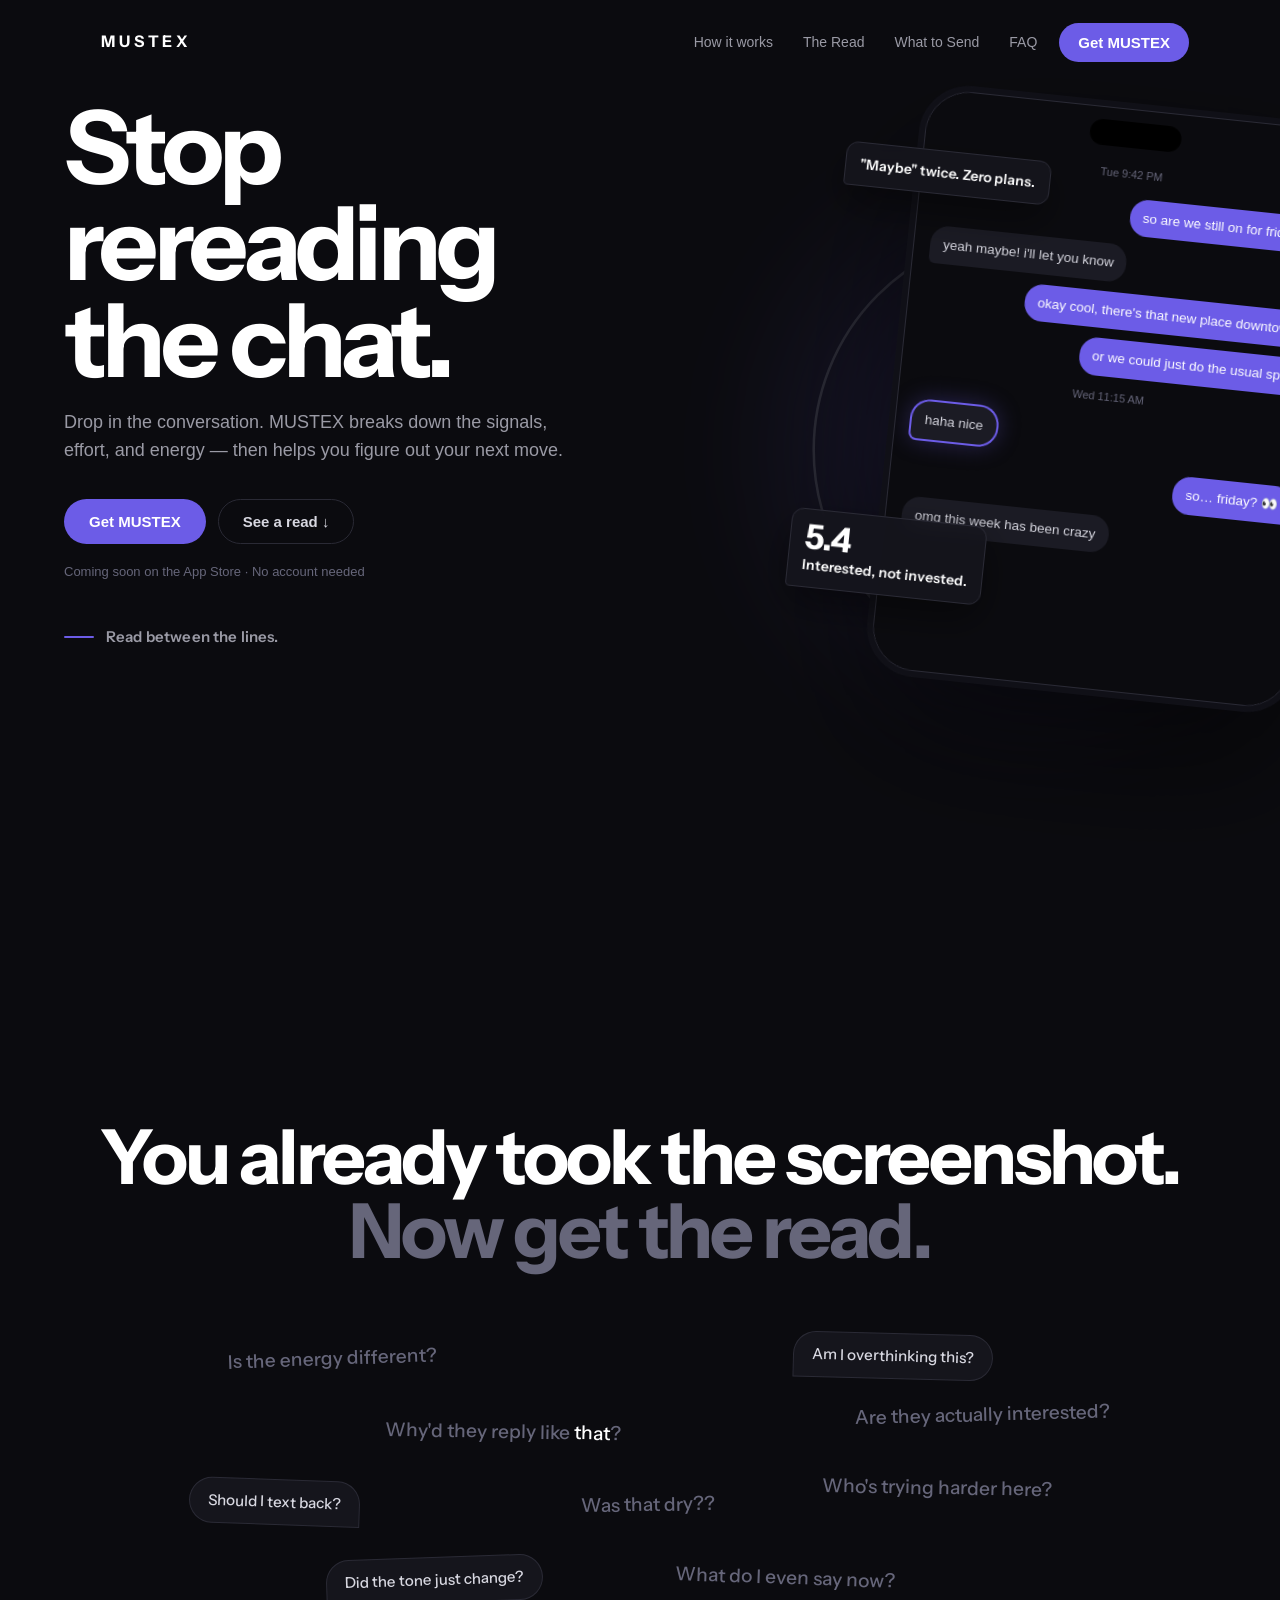
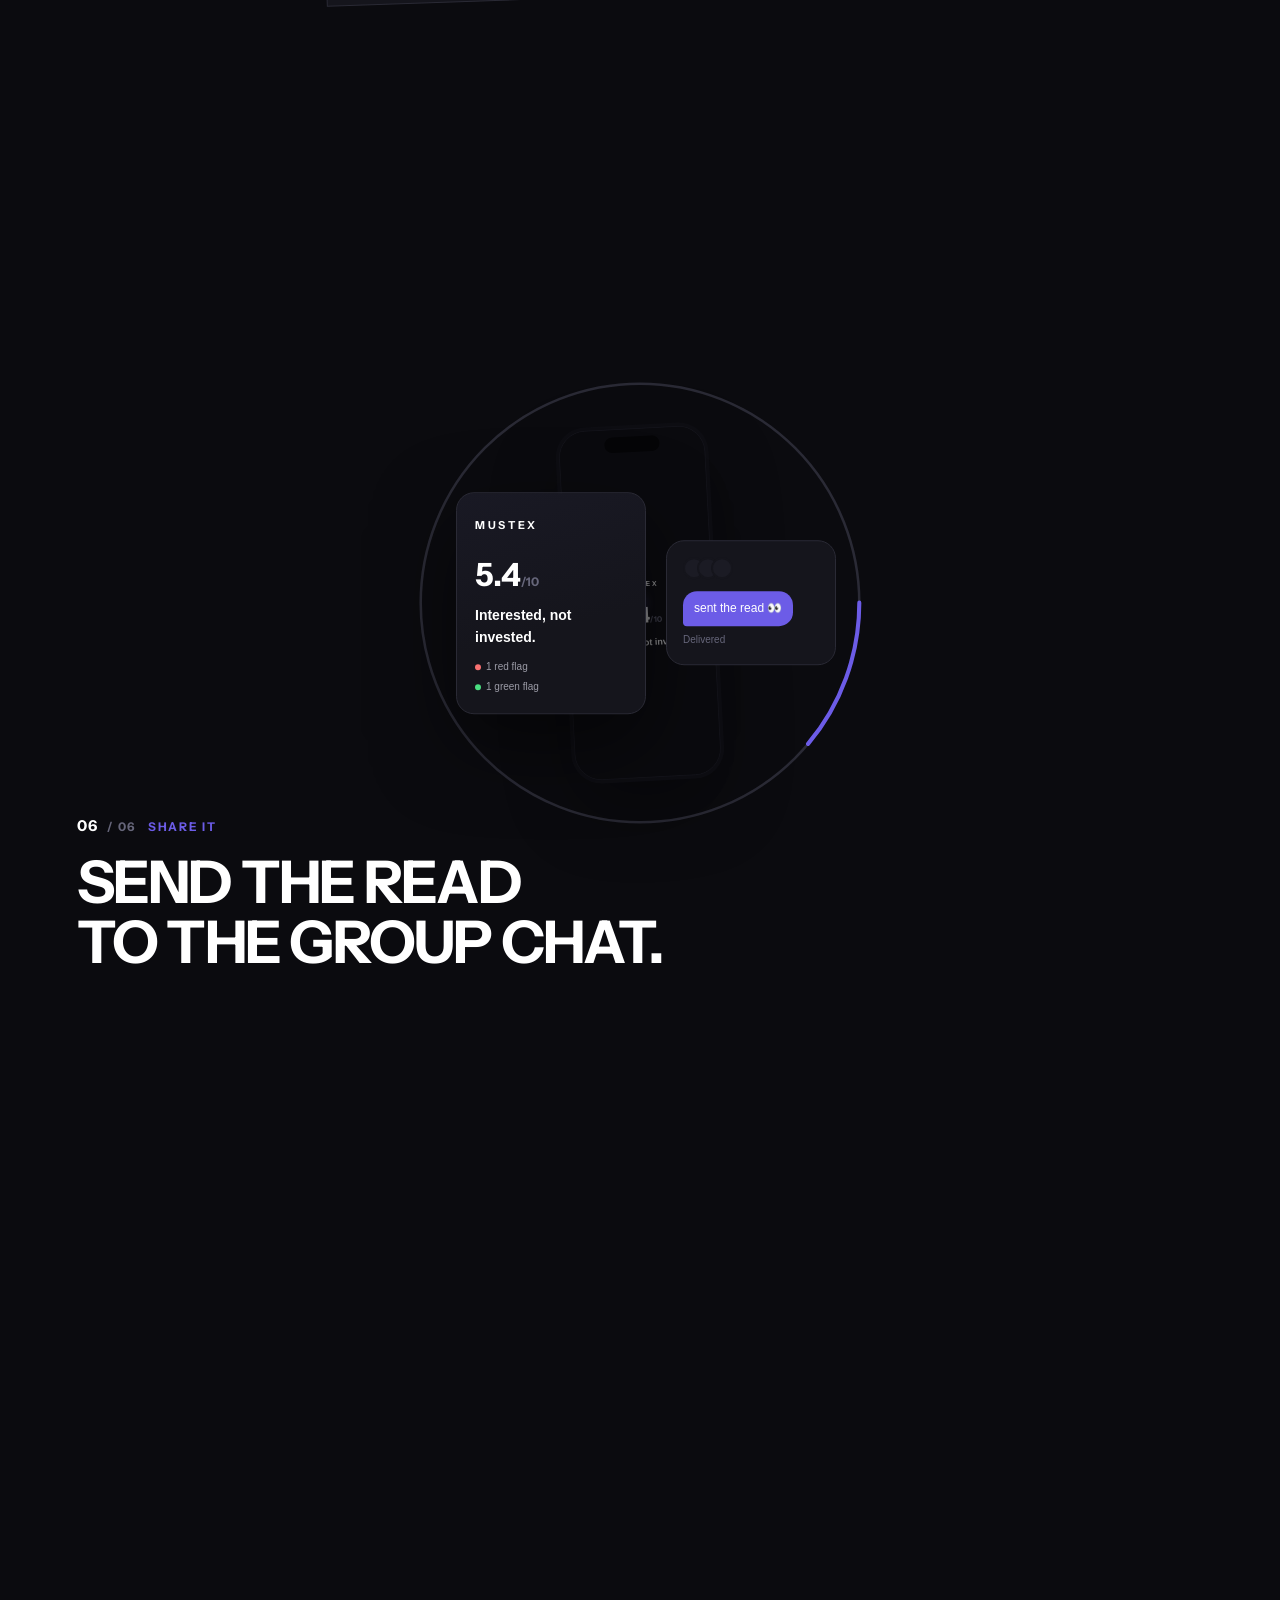
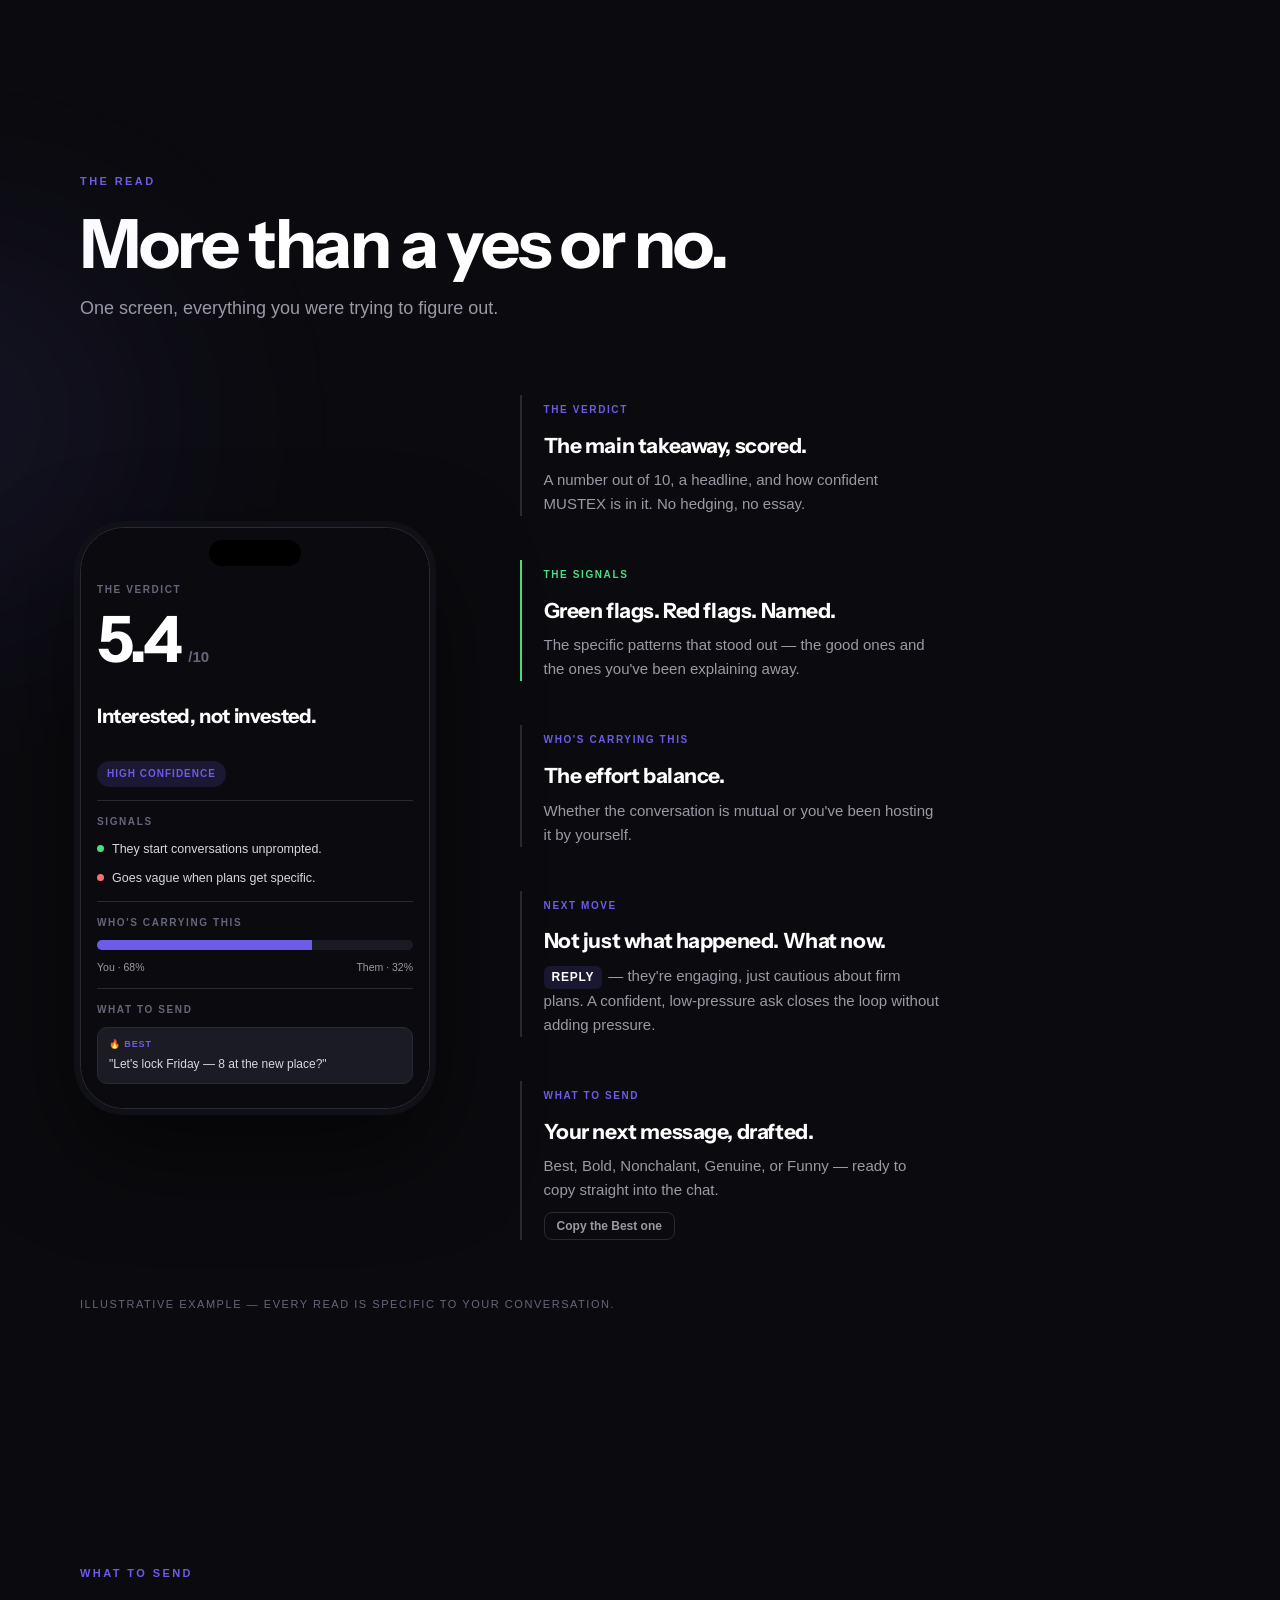
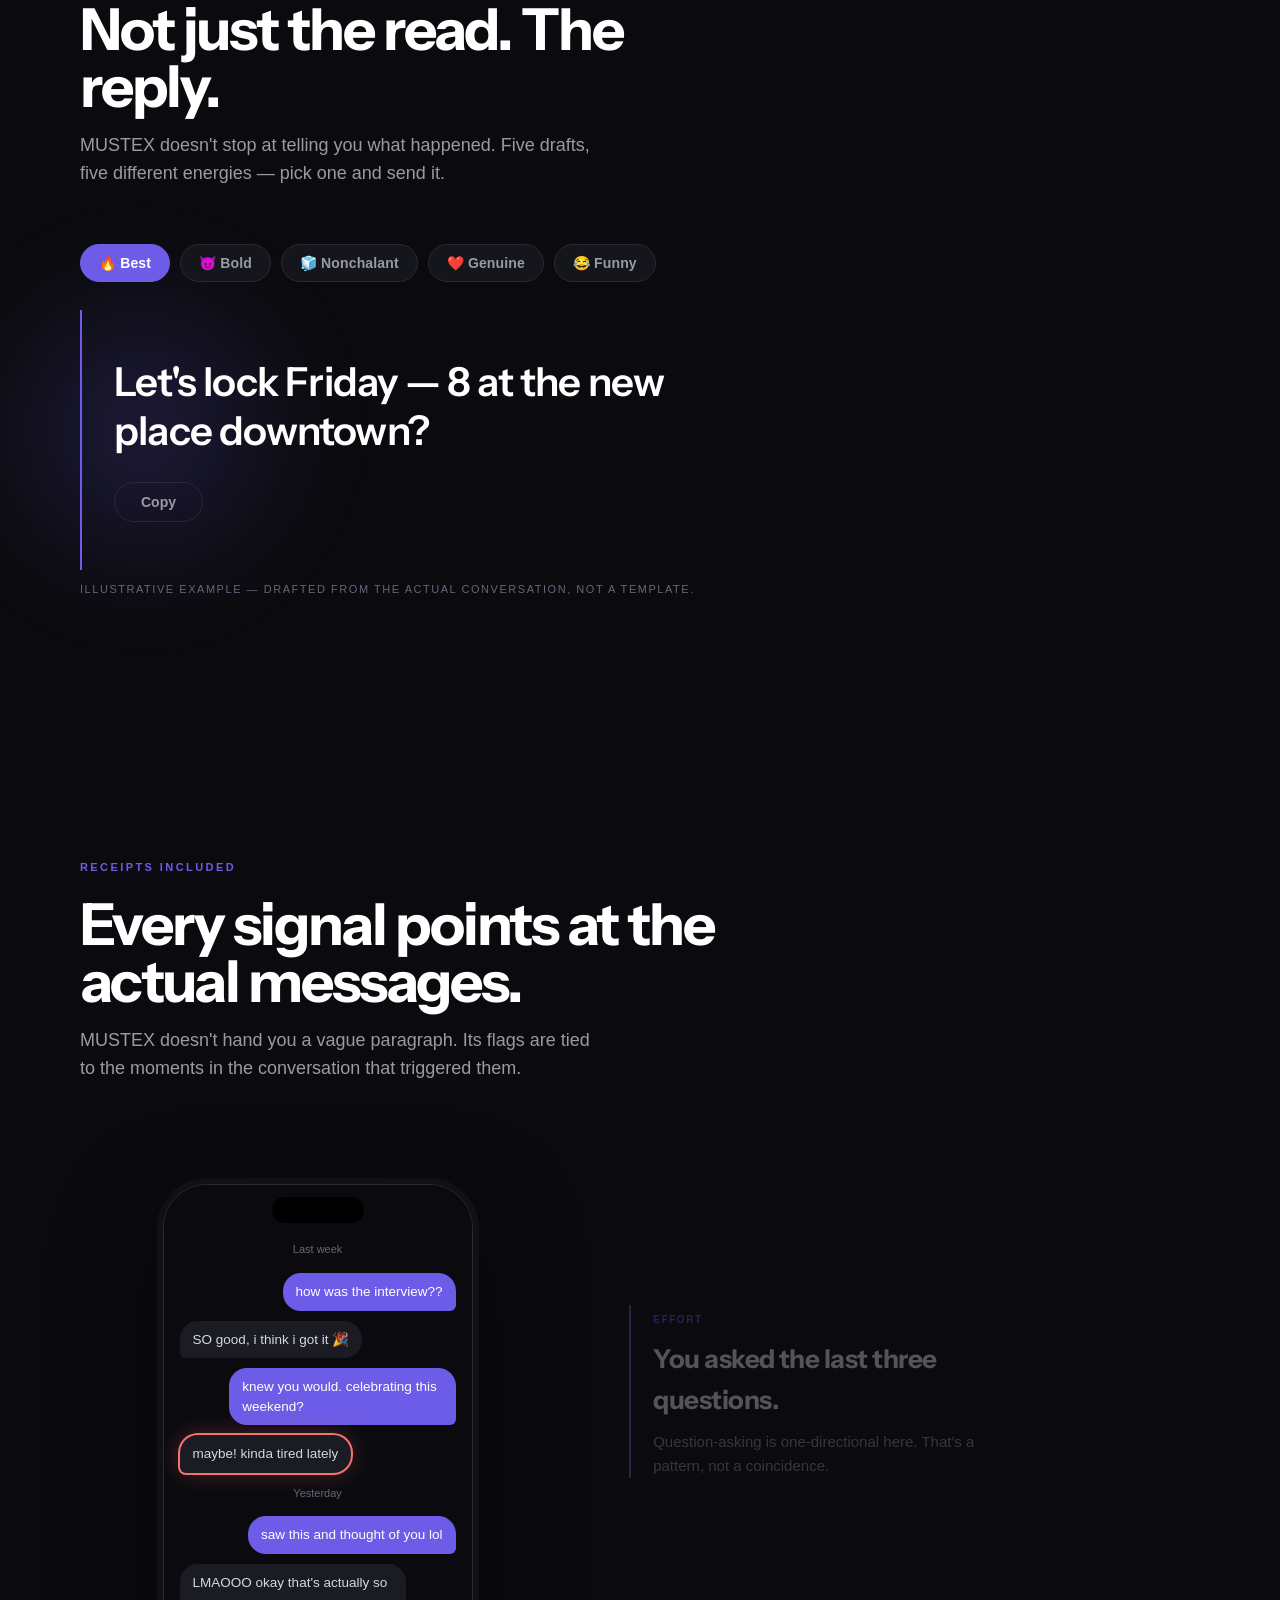
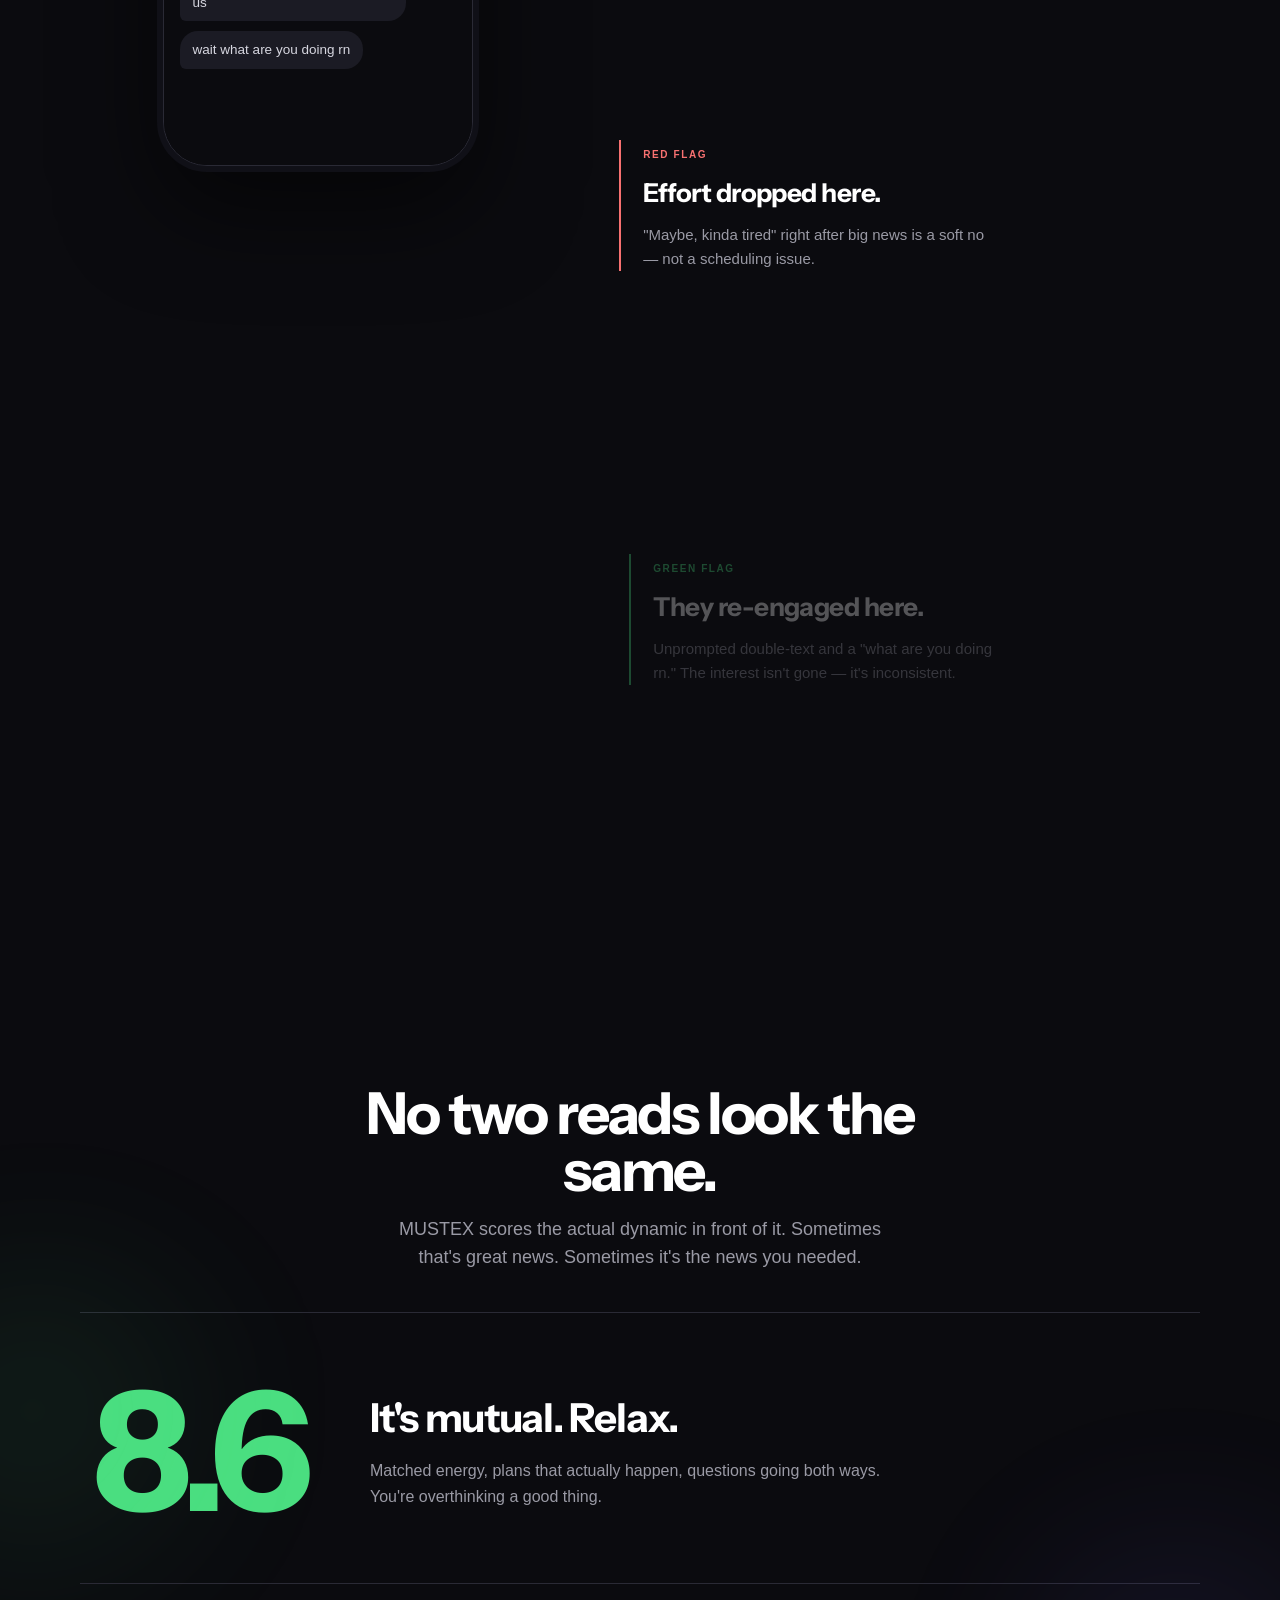
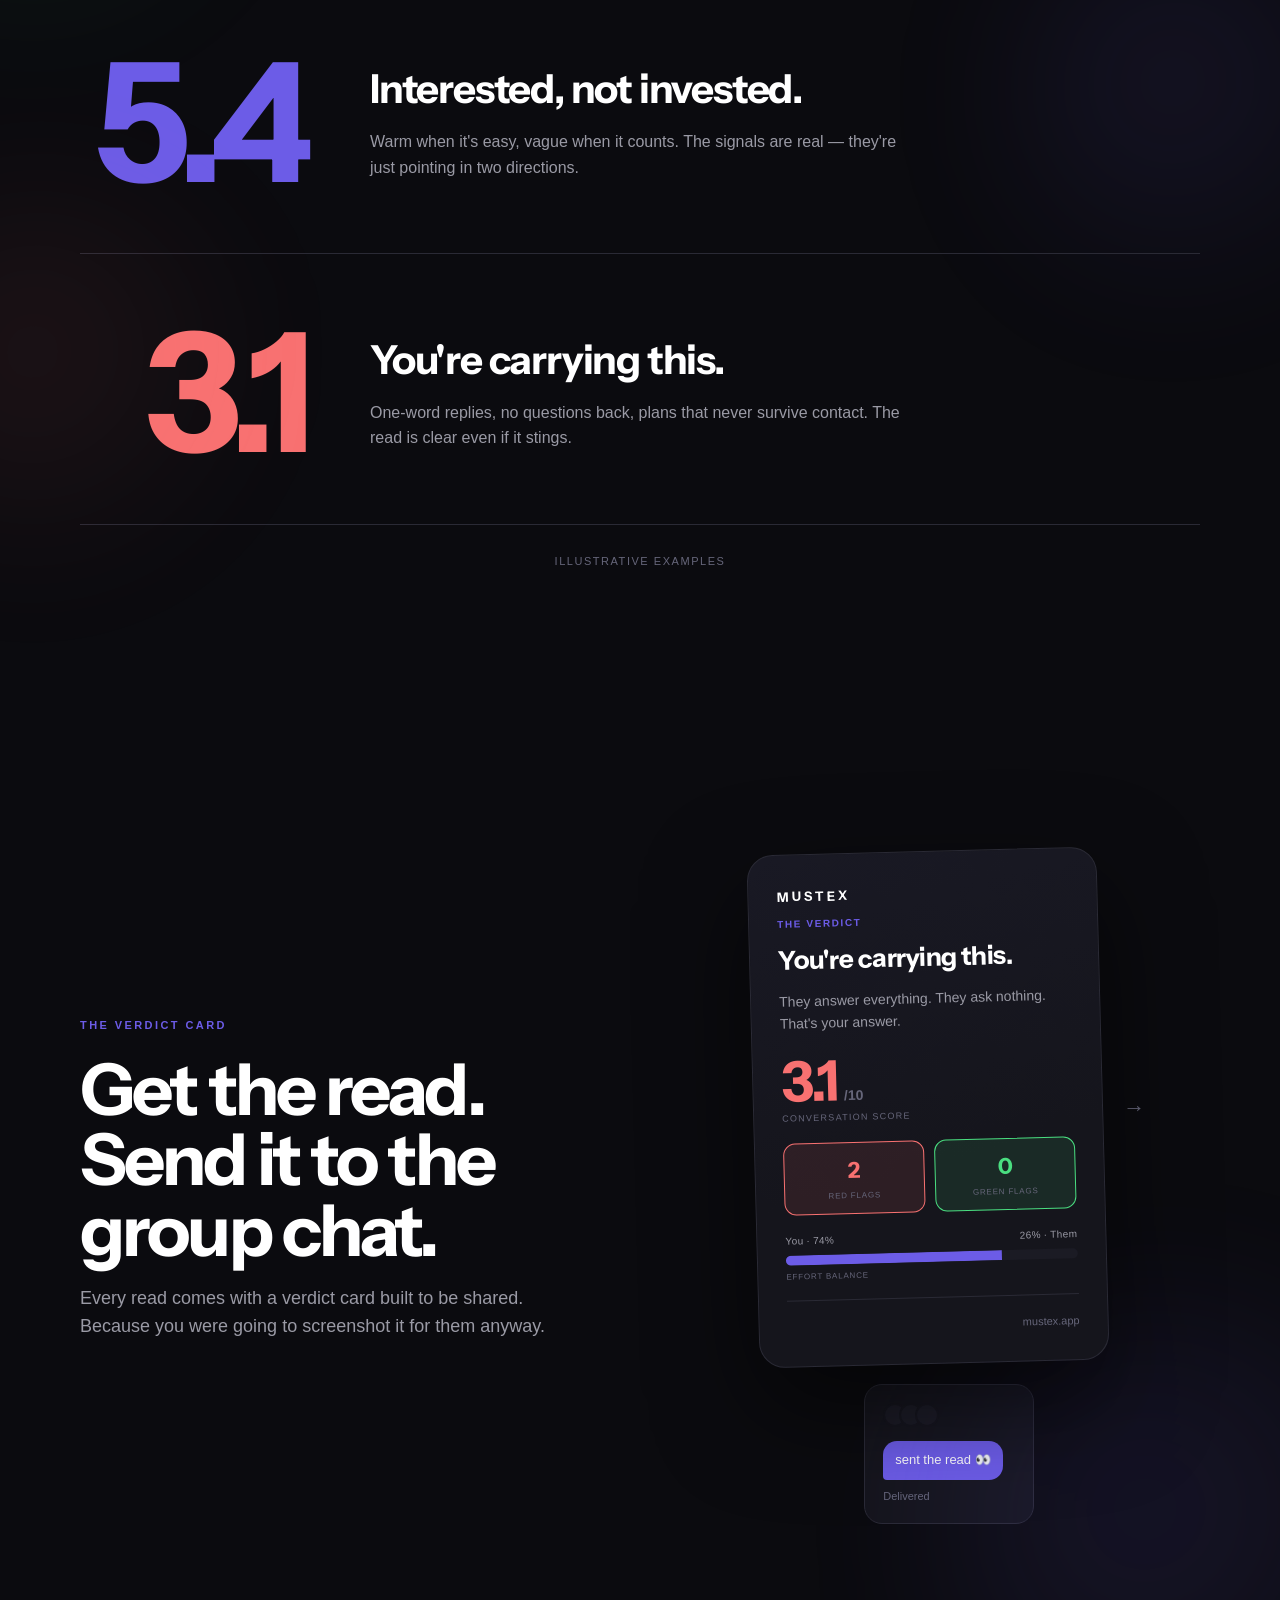
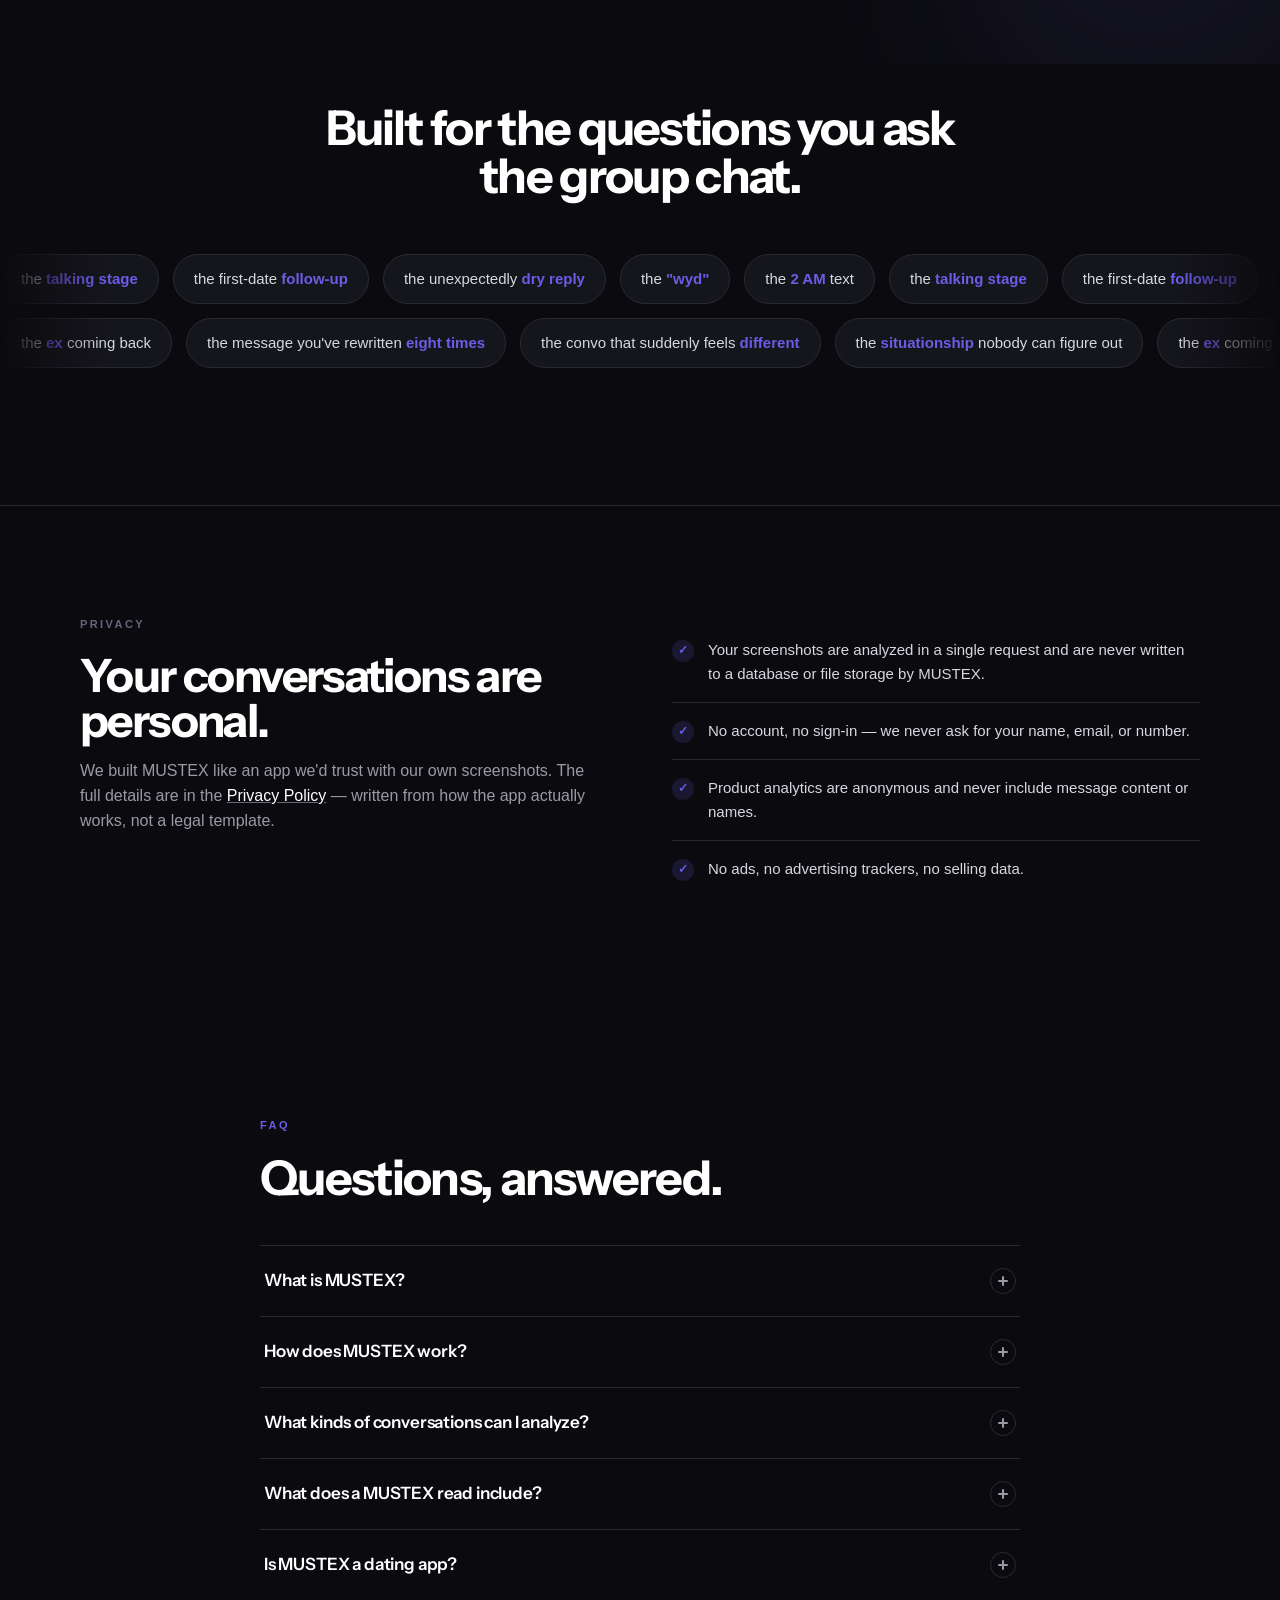
==== commit daeec1c9: "redesign: full-screen cinematic sequence with a persistent analysis core Replaces the two-column sti" ====
--- a/index.html
+++ b/index.html
@@ -99,44 +99,51 @@
 
 <!-- ======================= HERO ======================= -->
 <section class="hero" id="top">
-  <div class="blob" aria-hidden="true"></div>
-  <div class="wrap hero-inner">
-    <div class="hero-copy">
-      <h1 class="display">
-        <span>Stop rereading</span>
-        <span>the chat.</span>
-      </h1>
-      <p class="lede">
-        Drop in the conversation. MUSTEX breaks down the signals, effort, and
-        energy — then helps you figure out your next move.
-      </p>
-      <div class="hero-ctas">
-        <a class="btn btn-primary" href="#download">Get MUSTEX</a>
-        <a class="btn btn-ghost" href="#read">See a read ↓</a>
-      </div>
-      <p class="hero-sub">Coming soon on the App Store · No account needed</p>
-      <p class="sig">Read between the lines.</p>
-    </div>
-
-    <div class="hero-visual" aria-label="MUSTEX reading a conversation">
-      <div class="phone" aria-hidden="true">
-        <img class="screen-img" src="assets/screens/hero.png" alt="" />
-        <div class="phone-screen">
-          <p class="chat-day">Tue 9:42 PM</p>
-          <div class="bubble me">so are we still on for friday?</div>
-          <div class="bubble them">yeah maybe! i'll let you know</div>
-          <div class="bubble me">okay cool, there's that new place downtown</div>
-          <div class="bubble me">or we could just do the usual spot</div>
-          <p class="chat-day">Wed 11:15 AM</p>
-          <div class="bubble them marked">haha nice</div>
-          <div class="bubble me">so… friday? 👀</div>
-          <div class="bubble them">omg this week has been crazy</div>
-        </div>
-      </div>
-      <p class="float-note fn-1" data-reveal>"Maybe" twice. Zero plans.</p>
-      <p class="float-note fn-2" data-reveal>You're <b>carrying</b> this one.</p>
-      <p class="float-note fn-score" data-reveal><span class="num" data-count="5.4">5.4</span>Interested, not invested.</p>
-    </div>
+  <div class="hero-world" aria-hidden="true">
+    <div class="core-orb hero-orb" data-state="dormant">
+      <div class="orb-glow"></div>
+      <svg class="orb-ring" viewBox="0 0 200 200"><circle cx="100" cy="100" r="86" /><circle class="orb-ring-seg" cx="100" cy="100" r="86" /></svg>
+      <div class="orb-orbit orbit-a"><span class="orb-dot"></span></div>
+      <div class="orb-orbit orbit-b"><span class="orb-dot"></span></div>
+      <div class="orb-orbit orbit-c"><span class="orb-dot"></span></div>
+      <div class="orb-core-dot"></div>
+    </div>
+  </div>
+
+  <div class="hero-phone-stage" aria-label="MUSTEX reading a conversation">
+    <div class="phone hero-phone">
+      <img class="screen-img" src="assets/screens/hero.png" alt="" />
+      <div class="phone-screen">
+        <p class="chat-day">Tue 9:42 PM</p>
+        <div class="bubble me">so are we still on for friday?</div>
+        <div class="bubble them">yeah maybe! i'll let you know</div>
+        <div class="bubble me">okay cool, there's that new place downtown</div>
+        <div class="bubble me">or we could just do the usual spot</div>
+        <p class="chat-day">Wed 11:15 AM</p>
+        <div class="bubble them marked">haha nice</div>
+        <div class="bubble me">so… friday? 👀</div>
+        <div class="bubble them">omg this week has been crazy</div>
+      </div>
+    </div>
+    <p class="float-note fn-1" data-reveal>"Maybe" twice. Zero plans.</p>
+    <p class="float-note fn-score" data-reveal><span class="num" data-count="5.4">5.4</span>Interested, not invested.</p>
+  </div>
+
+  <div class="hero-copy">
+    <h1 class="display">
+      <span>Stop rereading</span>
+      <span>the chat.</span>
+    </h1>
+    <p class="lede">
+      Drop in the conversation. MUSTEX breaks down the signals, effort, and
+      energy — then helps you figure out your next move.
+    </p>
+    <div class="hero-ctas">
+      <a class="btn btn-primary" href="#download">Get MUSTEX</a>
+      <a class="btn btn-ghost" href="#read">See a read ↓</a>
+    </div>
+    <p class="hero-sub">Coming soon on the App Store · No account needed</p>
+    <p class="sig">Read between the lines.</p>
   </div>
 </section>
 
@@ -162,120 +169,138 @@
   </div>
 </section>
 
-<!-- ======================= CINEMATIC: THE READ, LIVE ======================= -->
-<section class="cine" id="how" aria-labelledby="cine-h">
-  <div class="blob cine-blob" aria-hidden="true"></div>
-  <div class="wrap">
-  <div class="cine-head" data-reveal>
-    <span class="kicker accent">How it works</span>
-    <h2 id="cine-h" class="display">Watch MUSTEX read a chat.</h2>
-    <p class="lede">One conversation, start to finish. Scroll to watch it move from screenshot to verdict to reply.</p>
-  </div>
-
-  <div class="cine-grid">
-    <div class="cine-sticky">
-      <div class="cine-stage" id="cineStage" data-chapter="1" aria-hidden="true">
-        <div class="cine-rings"></div>
-
-        <p class="cine-progress"><b id="cineNum">01</b><i>/ 06</i><em id="cineLabel">The Chat</em></p>
-
-        <div class="phone cine-phone" id="cinePhone">
-          <div class="phone-screen cp">
-
-            <div class="cp-layer cp-chat active" id="cpChat">
-              <p class="chat-day">Tue 9:42 PM</p>
-              <div class="bubble me" data-sig="ask">so are we still on for friday?</div>
-              <div class="bubble them" data-sig="vague">yeah maybe! i'll let you know</div>
-              <div class="bubble me" data-sig="ask">okay cool, there's that new place downtown</div>
-              <div class="bubble me" data-sig="ask">or we could just do the usual spot</div>
-              <p class="chat-day">Wed 11:15 AM</p>
-              <div class="bubble them">haha nice</div>
-              <div class="bubble me" data-sig="ask">so… friday? 👀</div>
-              <div class="bubble them" data-sig="deflect">omg this week has been crazy</div>
-              <div class="cine-scan"></div>
-              <div class="cine-chips">
-                <span class="chip">Tone</span><span class="chip">Effort</span><span class="chip">Timing</span><span class="chip">Energy</span>
+<!-- ======================= THE CORE: full-screen connected sequence ======================= -->
+<section class="core" id="how" aria-label="How MUSTEX works">
+
+  <div class="visually-hidden">
+    <h2>How MUSTEX works</h2>
+    <ol>
+      <li>The Chat — stop rereading the chat. Drop in the screenshot.</li>
+      <li>Reading it — MUSTEX reads tone, effort, timing, and energy across the whole exchange.</li>
+      <li>The Signals — every signal has receipts, tied to the actual messages that caused it.</li>
+      <li>The Verdict — now you know what it means: a score out of 10, a headline, and a confidence level.</li>
+      <li>What to Send — now you know what to send: five reply styles, drafted and ready to copy.</li>
+      <li>Share it — send the read to the group chat with a shareable verdict card.</li>
+    </ol>
+  </div>
+
+  <div class="core-track">
+    <div class="core-sticky">
+      <div class="core-world" aria-hidden="true">
+        <svg class="core-lines" viewBox="0 0 1600 900" preserveAspectRatio="none">
+          <path class="line line-a" d="M -100 220 C 400 60, 950 340, 1700 160" />
+          <path class="line line-b" d="M -100 680 C 500 820, 1050 480, 1700 640" />
+        </svg>
+        <div class="core-grid-fx"></div>
+      </div>
+
+      <div class="core-stage" id="coreStage" data-chapter="1" aria-hidden="true">
+
+        <div class="core-orb" id="coreOrb" data-state="dormant">
+          <div class="orb-glow"></div>
+          <svg class="orb-ring" viewBox="0 0 200 200"><circle cx="100" cy="100" r="86" /><circle class="orb-ring-seg" cx="100" cy="100" r="86" /></svg>
+          <div class="orb-orbit orbit-a"><span class="orb-dot"></span></div>
+          <div class="orb-orbit orbit-b"><span class="orb-dot"></span></div>
+          <div class="orb-orbit orbit-c"><span class="orb-dot"></span></div>
+          <div class="orb-core-dot"></div>
+        </div>
+
+        <div class="core-phone-slot" id="corePhoneSlot">
+          <div class="phone core-phone" id="corePhone">
+            <div class="phone-screen cp" id="corePhoneScreen">
+
+              <div class="cp-layer cp-chat active" id="cpChat">
+                <p class="chat-day">Tue 9:42 PM</p>
+                <div class="bubble me" data-sig="ask">so are we still on for friday?</div>
+                <div class="bubble them" data-sig="vague">yeah maybe! i'll let you know</div>
+                <div class="bubble me" data-sig="ask">okay cool, there's that new place downtown</div>
+                <div class="bubble me" data-sig="ask">or we could just do the usual spot</div>
+                <p class="chat-day">Wed 11:15 AM</p>
+                <div class="bubble them">haha nice</div>
+                <div class="bubble me" data-sig="ask">so… friday? 👀</div>
+                <div class="bubble them" data-sig="deflect">omg this week has been crazy</div>
+                <div class="core-scan"></div>
               </div>
+
+              <div class="cp-layer cp-send" id="cpSend">
+                <span class="rp-k">What to send</span>
+                <p class="core-reply-mini">“Let's lock Friday — 8 at the new place downtown?”</p>
+              </div>
+
+              <div class="cp-layer cp-share" id="cpShare">
+                <div class="core-share-mini">
+                  <span class="wordmark">MUSTEX</span>
+                  <p class="core-share-mini-score">5.4<small>/10</small></p>
+                  <h3>Interested, not invested.</h3>
+                </div>
+              </div>
+
             </div>
-
-            <div class="cp-layer cp-verdict rp" id="cpVerdict">
-              <span class="rp-k">The verdict</span>
-              <div class="rp-score-row"><span class="rp-score" data-count="5.4">5.4</span><span class="rp-outof">/10</span></div>
-              <p class="rp-headline">Interested, not invested.</p>
-              <span class="rp-conf">High confidence</span>
-              <div class="rp-sep"></div>
-              <span class="rp-k">Signals</span>
-              <div class="rp-flag good"><span class="dot"></span>They start conversations unprompted.</div>
-              <div class="rp-flag bad"><span class="dot"></span>Goes vague when plans get specific.</div>
-              <div class="rp-sep"></div>
-              <span class="rp-k">Who's carrying this</span>
-              <div class="rp-effort"><div class="you"></div></div>
-              <div class="rp-effort-legend"><span>You · 68%</span><span>Them · 32%</span></div>
-            </div>
-
-            <div class="cp-layer cp-send" id="cpSend">
-              <span class="rp-k">What to send</span>
-              <div class="cine-modes">
-                <span class="cmode active">🔥</span><span class="cmode">😈</span><span class="cmode">🧊</span><span class="cmode">❤️</span><span class="cmode">😂</span>
-              </div>
-              <p class="cine-mode-label">Best</p>
-              <div class="cine-reply">“Let's lock Friday — 8 at the new place downtown?”</div>
-            </div>
-
-            <div class="cp-layer cp-share" id="cpShare">
-              <div class="cine-sharecard">
-                <span class="wordmark">MUSTEX</span>
-                <span class="rp-k">The verdict</span>
-                <p class="cine-share-score">5.4<small>/10</small></p>
-                <h3>Interested, not invested.</h3>
-                <div class="cine-share-flags"><span><span class="dot bad"></span>1 red flag</span><span><span class="dot good"></span>1 green flag</span></div>
-              </div>
-            </div>
-
           </div>
-        </div>
-
-        <p class="cine-note" id="cineNote">“Maybe” twice. Zero plans.</p>
-      </div>
-    </div>
-
-    <div class="cine-chapters">
-      <div class="cine-chapter" data-chapter-trigger="1" data-reveal>
-        <p class="step-num">01 · The Chat</p>
-        <h3>The conversation you keep rereading.</h3>
-        <p>Drop in the screenshot. MUSTEX starts with exactly what was sent — nothing summarized yet.</p>
-      </div>
-      <div class="cine-chapter" data-chapter-trigger="2" data-reveal>
-        <p class="step-num">02 · Analysis</p>
-        <h3>It's not reading the words. It's reading the dynamic.</h3>
-        <p>Tone, effort, timing, energy — MUSTEX looks across the whole exchange, not just the last text you can't stop staring at.</p>
-      </div>
-      <div class="cine-chapter" data-chapter-trigger="3" data-reveal>
-        <p class="step-num">03 · Signals</p>
-        <h3>Every flag points at a real moment.</h3>
-        <ul class="cine-siglist">
-          <li><span class="dot"></span>You asked about Friday three times.</li>
-          <li><span class="dot bad"></span>"Maybe" — vague, twice.</li>
-          <li><span class="dot bad"></span>Deflects when plans get specific.</li>
-        </ul>
-      </div>
-      <div class="cine-chapter" data-chapter-trigger="4" data-reveal>
-        <p class="step-num">04 · The Read</p>
-        <h3>The verdict, scored.</h3>
-        <p>A number out of 10, a headline, and how confident MUSTEX is in it — plus who's actually carrying the conversation.</p>
-      </div>
-      <div class="cine-chapter" data-chapter-trigger="5" data-reveal>
-        <p class="step-num">05 · What to Send</p>
-        <h3>Then it drafts your next move.</h3>
-        <p>Best, Bold, Nonchalant, Genuine, or Funny — a reply ready to send, not just an analysis to sit with.</p>
-      </div>
-      <div class="cine-chapter" data-chapter-trigger="6" data-reveal>
-        <p class="step-num">06 · Share</p>
-        <h3>Built to land in the group chat.</h3>
-        <p>The read becomes a card made for sharing — because you were going to screenshot it for them anyway.</p>
-      </div>
-    </div>
-  </div>
+
+          <p class="core-note" id="coreNote">“Maybe” twice. Zero plans.</p>
+        </div>
+
+        <!-- chapter 3 only: messages detach from the phone as physical objects -->
+        <div class="float-msg fm-1"><p>“yeah maybe! i'll let you know”</p><span class="float-msg-line"></span><span class="float-msg-tag bad">Low effort</span></div>
+        <div class="float-msg fm-2"><p>“so… friday? 👀”</p><span class="float-msg-line"></span><span class="float-msg-tag">You asked again</span></div>
+        <div class="float-msg fm-3"><p>“omg this week has been crazy”</p><span class="float-msg-line"></span><span class="float-msg-tag bad">Deflected</span></div>
+
+        <!-- chapter 4 only: the verdict builds as its own object, not inside the phone -->
+        <div class="core-panel core-verdict-panel" id="coreVerdictPanel">
+          <span class="rp-k">The verdict</span>
+          <div class="rp-score-row"><span class="rp-score" data-count="5.4">5.4</span><span class="rp-outof">/10</span></div>
+          <p class="rp-headline">Interested, not invested.</p>
+          <span class="rp-conf">High confidence</span>
+          <div class="rp-sep"></div>
+          <div class="rp-flag good"><span class="dot"></span>They start conversations unprompted.</div>
+          <div class="rp-flag bad"><span class="dot"></span>Goes vague when plans get specific.</div>
+          <div class="rp-sep"></div>
+          <span class="rp-k">Who's carrying this</span>
+          <div class="rp-effort"><div class="you"></div></div>
+          <div class="rp-effort-legend"><span>You · 68%</span><span>Them · 32%</span></div>
+        </div>
+
+        <!-- chapter 5 only: reply controls float free of any card -->
+        <div class="core-panel core-reply-panel" id="coreReplyPanel">
+          <span class="rp-k">What to send</span>
+          <div class="core-reply-pills">
+            <span class="pill active">🔥 Best</span><span class="pill">😈 Bold</span><span class="pill">🧊 Nonchalant</span>
+          </div>
+          <p class="core-reply-text">“Let's lock Friday — 8 at the new place downtown?”</p>
+        </div>
+
+        <!-- chapter 6 only: the result converges and lands in a group chat -->
+        <div class="core-panel core-share-scene" id="coreShareScene">
+          <div class="core-sharecard">
+            <span class="wordmark">MUSTEX</span>
+            <p class="core-share-score">5.4<small>/10</small></p>
+            <h3>Interested, not invested.</h3>
+            <div class="core-share-flags"><span><span class="dot bad"></span>1 red flag</span><span><span class="dot good"></span>1 green flag</span></div>
+          </div>
+          <div class="core-gc">
+            <span class="core-gc-avatars"><i></i><i></i><i></i></span>
+            <div class="core-gc-bubble">sent the read 👀</div>
+            <span class="core-gc-delivered">Delivered</span>
+          </div>
+        </div>
+
+        <div class="core-caption">
+          <span class="core-progress"><b id="coreNum">01</b> / 06 <em id="coreLabel">The Chat</em></span>
+          <h2 class="core-line" id="coreLine">STOP REREADING<br>THE CHAT.</h2>
+        </div>
+
+      </div>
+    </div>
+
+    <div class="core-triggers">
+      <div data-chapter-trigger="1"></div>
+      <div data-chapter-trigger="2"></div>
+      <div data-chapter-trigger="3"></div>
+      <div data-chapter-trigger="4"></div>
+      <div data-chapter-trigger="5"></div>
+      <div data-chapter-trigger="6"></div>
+    </div>
   </div>
 </section>
 
@@ -476,7 +501,7 @@
       </p>
     </div>
 
-    <div class="share-visual">
+    <div class="share-visual" data-reveal="fade">
       <div class="share-card" id="shareCard" aria-label="Example shareable verdict card">
         <div class="share-piece sp-1">
           <span class="wordmark">MUSTEX</span>
@@ -500,6 +525,14 @@
         <div class="share-piece sp-5">
           <span class="sp-watermark">mustex.app</span>
         </div>
+      </div>
+
+      <span class="share-arrow" aria-hidden="true">→</span>
+
+      <div class="share-gc">
+        <span class="share-gc-avatars"><i></i><i></i><i></i></span>
+        <div class="share-gc-bubble">sent the read 👀</div>
+        <span class="share-gc-delivered">Delivered</span>
       </div>
     </div>
   </div>
--- a/styles.css
+++ b/styles.css
@@ -285,6 +285,72 @@
   100% { border-radius: 58% 42% 39% 61% / 55% 59% 41% 45%; transform: rotate(14deg) scale(1.08); }
 }
 
+/* ---------- the analysis core: MUSTEX's own centerpiece object ---------- */
+
+.core-orb { position: relative; width: 280px; height: 280px; pointer-events: none; }
+.orb-glow {
+  position: absolute; inset: -50px;
+  border-radius: 50%;
+  background: radial-gradient(circle, rgba(108, 92, 231, 0.5), transparent 68%);
+  filter: blur(34px);
+  opacity: 0.45;
+  transition: opacity 1s ease, transform 1s ease;
+}
+.orb-ring { position: absolute; inset: 0; width: 100%; height: 100%; overflow: visible; }
+.orb-ring circle { fill: none; stroke: var(--border); stroke-width: 1; }
+.orb-ring .orb-ring-seg {
+  stroke: var(--accent);
+  stroke-width: 1.6;
+  stroke-dasharray: 60 480;
+  stroke-linecap: round;
+  opacity: 0;
+  transform-origin: 100px 100px;
+  animation: orb-spin 14s linear infinite;
+  transition: opacity 0.8s ease;
+}
+.orb-orbit {
+  position: absolute; inset: 0;
+  animation: orb-spin 20s linear infinite;
+  opacity: 0;
+  transition: opacity 0.8s ease;
+}
+.orb-orbit .orb-dot {
+  position: absolute; top: 6%; left: 50%;
+  width: 8px; height: 8px; margin-left: -4px;
+  border-radius: 50%;
+  background: var(--text);
+  box-shadow: 0 0 12px rgba(255, 255, 255, 0.55);
+}
+.orbit-b { animation-duration: 27s; animation-direction: reverse; inset: 16px; }
+.orbit-c { animation-duration: 34s; inset: 34px; }
+@keyframes orb-spin { to { transform: rotate(360deg); } }
+
+.orb-core-dot {
+  position: absolute; top: 50%; left: 50%;
+  width: 16px; height: 16px; margin: -8px;
+  border-radius: 50%;
+  background: var(--accent);
+  box-shadow: 0 0 24px rgba(108, 92, 231, 0.7);
+  transform: scale(0.55);
+  transition: transform 0.9s cubic-bezier(0.16, 1, 0.3, 1), background 0.6s ease, box-shadow 0.6s ease;
+}
+.core-orb[data-state="pulsing"] .orb-glow,
+.core-orb[data-state="orbiting"] .orb-glow,
+.core-orb[data-state="reacting"] .orb-glow { opacity: 0.75; }
+.core-orb[data-state="pulsing"] .orb-ring-seg,
+.core-orb[data-state="orbiting"] .orb-ring-seg,
+.core-orb[data-state="reacting"] .orb-ring-seg { opacity: 1; }
+.core-orb[data-state="pulsing"] .orb-core-dot { transform: scale(0.85); animation: orb-pulse 2.1s ease-in-out infinite; }
+.core-orb[data-state="orbiting"] .orb-orbit,
+.core-orb[data-state="reacting"] .orb-orbit { opacity: 1; }
+.core-orb[data-state="orbiting"] .orb-core-dot { transform: scale(0.9); }
+.core-orb[data-state="reacting"] .orb-core-dot { transform: scale(1.15); background: var(--good); box-shadow: 0 0 30px rgba(74, 222, 128, 0.6); }
+.core-orb[data-state="collapsed"] .orb-orbit,
+.core-orb[data-state="collapsed"] .orb-ring-seg,
+.core-orb[data-state="collapsed"] .orb-glow { opacity: 0; }
+.core-orb[data-state="collapsed"] .orb-core-dot { transform: scale(0.4); background: var(--accent); box-shadow: 0 0 16px rgba(108, 92, 231, 0.6); }
+@keyframes orb-pulse { 0%, 100% { transform: scale(0.85); } 50% { transform: scale(1.02); } }
+
 /* ---------- phone (shared, with real-screenshot slots) ---------- */
 
 .phone {
@@ -342,50 +408,34 @@
 .bubble.marked-good { box-shadow: 0 0 0 2px var(--good), 0 0 24px rgba(74, 222, 128, 0.28); }
 .bubble.marked-bad { box-shadow: 0 0 0 2px var(--bad), 0 0 24px rgba(248, 113, 113, 0.28); }
 
-/* ---------- HERO ---------- */
+/* ---------- HERO: full-bleed stage, off-grid composition ---------- */
 
 .hero {
+  position: relative;
   min-height: 100svh;
-  padding: calc(var(--nav-h) + 70px) 0 0;
-  display: flex;
-  flex-direction: column;
+  padding: calc(var(--nav-h) + 40px) 0 60px;
   overflow: clip;
 }
-.hero .blob { top: -140px; right: -160px; }
-.hero-inner {
-  flex: 1;
-  display: grid;
-  grid-template-columns: 1.1fr 0.9fr;
-  gap: 40px;
-  align-items: center;
-}
-.hero h1 {
-  font-size: clamp(58px, 9.4vw, 132px);
-  letter-spacing: -0.045em;
-  line-height: 0.94;
-}
-.hero h1 span { display: block; }
-.hero .sig { margin: 30px 0 0; }
-.hero .lede { margin: 20px 0 34px; }
-.hero-ctas { display: flex; flex-wrap: wrap; gap: 12px; align-items: center; }
-.hero-sub { margin-top: 18px; font-size: 13px; color: var(--faint); }
-
-/* phone runs off the bottom of the first viewport — app-first, cropped on purpose */
-.hero-visual {
-  position: relative;
-  align-self: stretch;
-  display: flex;
-  justify-content: center;
-  align-items: flex-end;
-}
-.hero-visual .phone {
-  width: clamp(300px, 26vw, 360px);
-  margin-bottom: -140px;
-  transform: rotate(2.5deg);
-}
-.hero-visual .float-note {
+.hero-world { position: absolute; inset: 0; z-index: 0; overflow: hidden; }
+.hero-orb {
   position: absolute;
-  z-index: 5;
+  top: 50%; right: 6vw;
+  transform: translateY(-50%) scale(1.5);
+  width: 340px; height: 340px;
+}
+
+.hero-phone-stage {
+  position: absolute;
+  z-index: 2;
+  top: 12%;
+  right: -3vw;
+  width: min(46vw, 420px);
+  transform: rotate(6deg);
+}
+.hero-phone-stage .phone { width: 100%; box-shadow: 0 0 0 6px #101017, 0 60px 140px rgba(0, 0, 0, 0.65); }
+.hero-phone-stage .float-note {
+  position: absolute;
+  z-index: 3;
   font-family: var(--display);
   font-weight: 600;
   font-size: 14px;
@@ -398,29 +448,48 @@
   border-radius: 12px 12px 12px 4px;
   box-shadow: 0 16px 40px rgba(0, 0, 0, 0.45);
 }
-.fn-1 { top: 16%; left: -4%; transform: rotate(-2deg); animation: drift 7s ease-in-out infinite; }
-.fn-2 { top: 44%; right: -6%; border-radius: 12px 12px 4px 12px; transform: rotate(1.5deg); animation: drift 8s ease-in-out 1s infinite; }
-.fn-2 b { color: var(--accent); }
+.fn-1 { top: 8%; left: -18%; transform: rotate(-4deg); animation: drift 7s ease-in-out infinite; }
 .fn-score {
-  bottom: 30%;
-  left: -10%;
+  bottom: 10%;
+  left: -22%;
   font-size: 13px;
   border-radius: 14px;
   border-color: rgba(108, 92, 231, 0.5);
+  transform: rotate(-3deg);
   animation: drift 7.5s ease-in-out 1.8s infinite;
 }
 .fn-score .num { display: block; font-size: 34px; font-weight: 700; letter-spacing: -0.03em; line-height: 1; }
 @keyframes drift { 0%, 100% { transform: translateY(0); } 50% { transform: translateY(-9px); } }
 
+.hero-copy {
+  position: relative;
+  z-index: 2;
+  max-width: 640px;
+  padding-left: clamp(20px, 5vw, 80px);
+}
+.hero-copy h1 {
+  font-size: clamp(58px, 8vw, 118px);
+  letter-spacing: -0.045em;
+  line-height: 0.94;
+}
+.hero-copy h1 span { display: block; }
+.hero-copy .sig { margin: 30px 0 0; }
+.hero-copy .lede { margin: 20px 0 34px; }
+.hero-ctas { display: flex; flex-wrap: wrap; gap: 12px; align-items: center; }
+.hero-sub { margin-top: 18px; font-size: 13px; color: var(--faint); }
+
 @media (max-width: 960px) {
-  .hero { min-height: 0; padding-bottom: 0; }
-  .hero-inner { grid-template-columns: 1fr; gap: 12px; }
-  .hero h1 { font-size: clamp(52px, 14.5vw, 88px); }
-  .hero-visual { margin-top: 34px; min-height: 480px; overflow: visible; }
-  .hero-visual .phone { margin-bottom: -120px; }
-  .fn-1 { left: 0; }
-  .fn-2 { right: 0; }
-  .fn-score { left: 2%; bottom: 24%; }
+  .hero { min-height: 0; padding: calc(var(--nav-h) + 30px) 20px 0; display: flex; flex-direction: column; }
+  .hero-orb { top: 6%; right: 50%; transform: translate(50%, 0) scale(1); opacity: 0.7; }
+  .hero-phone-stage {
+    position: relative; z-index: 2;
+    top: 0; right: 0; margin: 20px auto 0;
+    width: min(78vw, 320px); transform: rotate(2deg);
+  }
+  .hero-copy { order: -1; z-index: 2; max-width: none; padding-left: 0; text-align: left; }
+  .hero-copy h1 { font-size: clamp(46px, 13vw, 76px); }
+  .fn-1 { top: 6%; left: -6%; }
+  .fn-score { left: -8%; bottom: 6%; }
 }
 
 /* ---------- SCREENSHOT → READ (problem) ---------- */
@@ -477,171 +546,246 @@
   .t9 { top: 82%; right: 24%; transform: rotate(2deg); }
 }
 
-/* ---------- CINEMATIC: connected scroll sequence ---------- */
-
-.cine { padding: 40px 0 100px; overflow: clip; }
-.cine-blob { top: 6%; left: -260px; opacity: 0.35; }
-.cine-head { max-width: 640px; margin-bottom: 10px; }
-.cine-head h2 { font-size: clamp(36px, 4.6vw, 58px); }
-.cine-head .lede { margin-top: 16px; }
-
-.cine-grid {
-  display: grid;
-  grid-template-columns: 1fr 1fr;
-  gap: 72px;
-  align-items: start;
-}
-.cine-sticky { position: sticky; top: 100px; display: flex; justify-content: center; }
-.cine-chapters { display: flex; flex-direction: column; }
-
-.cine-chapter { padding: 15vh 0; position: relative; }
-.cine-chapter .step-num {
-  font-family: var(--display);
-  font-weight: 700;
-  font-size: 13px;
-  letter-spacing: 0.22em;
-  color: var(--faint);
-  transition: color 0.3s ease;
-}
-.cine-chapter.active .step-num { color: var(--accent); }
-.cine-chapter h3 {
-  font-family: var(--display);
-  font-weight: 700;
-  font-size: clamp(26px, 2.6vw, 34px);
-  letter-spacing: -0.025em;
-  margin: 12px 0 12px;
-}
-.cine-chapter p { margin: 0; color: var(--dim); max-width: 26rem; font-size: 16px; }
-.cine-siglist { list-style: none; margin: 14px 0 0; padding: 0; display: flex; flex-direction: column; gap: 10px; max-width: 26rem; }
-.cine-siglist li { display: flex; gap: 10px; align-items: flex-start; font-size: 15px; color: var(--body); }
-.cine-siglist .dot { width: 7px; height: 7px; border-radius: 50%; margin-top: 7px; flex: none; background: var(--accent); }
-.cine-siglist .dot.bad { background: var(--bad); }
-
-/* the stage: one phone, one blob-adjacent glow, evolving contents */
-.cine-stage { position: relative; display: flex; flex-direction: column; align-items: center; }
-.cine-progress {
+/* ---------- THE CORE: full-screen connected sequence ---------- */
+
+.core-track { position: relative; }
+.core-sticky {
+  position: sticky; top: 0;
+  height: 100svh;
+  overflow: hidden;
+  background: var(--bg);
+}
+.core-triggers > div { height: 100svh; }
+
+.core-world { position: absolute; inset: 0; z-index: 0; overflow: hidden; }
+.core-lines { position: absolute; inset: 0; width: 100%; height: 100%; }
+.core-lines .line {
+  fill: none; stroke: var(--accent); stroke-width: 1.4;
+  stroke-dasharray: 3 14; stroke-linecap: round;
+  opacity: 0; transition: opacity 1s ease;
+  animation: line-flow 5s linear infinite;
+}
+.line-b { stroke: var(--faint); animation-direction: reverse; animation-duration: 7s; }
+@keyframes line-flow { to { stroke-dashoffset: -170; } }
+.core-grid-fx {
+  position: absolute; inset: -10%;
+  background-image:
+    linear-gradient(rgba(108, 92, 231, 0.08) 1px, transparent 1px),
+    linear-gradient(90deg, rgba(108, 92, 231, 0.08) 1px, transparent 1px);
+  background-size: 64px 64px;
+  opacity: 0;
+  transform: perspective(600px) rotateX(0deg) scale(1);
+  transition: opacity 1.2s ease, transform 1.2s ease;
+}
+.core-sticky:has(.core-stage[data-chapter="3"]) .core-grid-fx { opacity: 1; transform: perspective(600px) rotateX(6deg) scale(1.05); }
+.core-sticky:has(.core-stage[data-chapter="2"]) .core-lines .line,
+.core-sticky:has(.core-stage[data-chapter="3"]) .core-lines .line,
+.core-sticky:has(.core-stage[data-chapter="4"]) .core-lines .line { opacity: 0.55; }
+
+.core-stage { position: absolute; inset: 0; z-index: 1; }
+
+/* the analysis core sits behind everything, evolving with the story */
+.core-stage .core-orb {
+  position: absolute; top: 50%; left: 50%;
+  transform: translate(-50%, -50%) scale(1.5);
+  width: 340px; height: 340px;
+  z-index: 1;
+  transition: opacity 0.8s ease;
+}
+
+/* the phone: a cinematic object that repositions per chapter */
+.core-phone-slot {
+  position: absolute; top: 50%; z-index: 3;
+  transition: left 0.9s cubic-bezier(0.16, 1, 0.3, 1), transform 0.9s cubic-bezier(0.16, 1, 0.3, 1), opacity 0.6s ease;
+}
+.core-phone-slot .phone { width: clamp(230px, 19vw, 300px); box-shadow: 0 0 0 6px #101017, 0 50px 120px rgba(0, 0, 0, 0.6); }
+.core-stage[data-chapter="1"] .core-phone-slot { left: 76%; transform: translate(-50%, -50%) rotate(5deg) scale(1.05); }
+.core-stage[data-chapter="2"] .core-phone-slot { left: 50%; transform: translate(-50%, -50%) rotate(-2deg) scale(1.12); }
+.core-stage[data-chapter="3"] .core-phone-slot { left: 34%; transform: translate(-50%, -50%) rotate(-1deg) scale(0.96); }
+.core-stage[data-chapter="4"] .core-phone-slot { left: 24%; transform: translate(-50%, -50%) rotate(0deg) scale(0.84); }
+.core-stage[data-chapter="5"] .core-phone-slot { left: 24%; transform: translate(-50%, -50%) rotate(1deg) scale(0.84); }
+.core-stage[data-chapter="6"] .core-phone-slot { left: 50%; transform: translate(-50%, -50%) rotate(-3deg) scale(0.6); opacity: 0.5; }
+
+.core-note {
+  position: absolute; bottom: -8%; left: 50%; transform: translateX(-50%);
+  font-family: var(--display); font-weight: 600; font-size: 13px; color: var(--text);
+  background: rgba(21, 21, 28, 0.9); border: 1px solid var(--border);
+  padding: 9px 14px; border-radius: 12px; white-space: nowrap;
+  opacity: 0; transition: opacity 0.5s ease;
+}
+.core-stage[data-chapter="1"] .core-note { opacity: 1; }
+
+.core-phone .cp { position: relative; overflow: hidden; }
+.cp-layer {
+  position: absolute; inset: 0;
+  padding: 54px 16px 22px;
+  display: flex; flex-direction: column; gap: 8px;
+  opacity: 0; pointer-events: none;
+  transition: opacity 0.6s ease;
+}
+.cp-layer.active { opacity: 1; pointer-events: auto; }
+.core-scan {
+  position: absolute; left: -4px; right: -4px; height: 2px;
+  background: linear-gradient(90deg, transparent, var(--accent), transparent);
+  opacity: 0; z-index: 2;
+}
+.core-stage[data-chapter="2"] .core-scan { opacity: 0.9; animation: scan 2.6s ease-in-out infinite; }
+@keyframes scan { 0%, 100% { top: 8%; } 50% { top: 88%; } }
+.core-reply-mini { margin: auto 0; font-size: 14px; color: var(--body); }
+.core-share-mini { margin: auto 0; text-align: center; }
+.core-share-mini .wordmark { font-size: 11px; }
+.core-share-mini-score { font-family: var(--display); font-weight: 700; font-size: 36px; margin: 12px 0 0; color: var(--text); }
+.core-share-mini-score small { font-size: 13px; color: var(--faint); }
+.core-share-mini h3 { font-size: 15px; margin: 4px 0 0; }
+
+/* chapter 3: messages lift out of the phone as physical objects */
+.float-msg {
+  position: absolute; z-index: 4; max-width: 220px;
+  opacity: 0; transform: translateY(8px) scale(0.96);
+  pointer-events: none;
+  transition: opacity 0.6s ease, transform 0.6s ease;
+}
+.float-msg p {
+  margin: 0; font-size: 13px; color: var(--text);
+  background: var(--surface); border: 1px solid var(--border);
+  padding: 9px 12px; border-radius: 14px 14px 14px 4px;
+  box-shadow: 0 16px 40px rgba(0, 0, 0, 0.45);
+}
+.float-msg-line {
+  display: block; height: 1px; width: 40px;
+  background: linear-gradient(90deg, var(--accent), transparent);
+  margin: 6px 0 6px 8px;
+}
+.float-msg-tag {
+  display: inline-block; margin-left: 8px;
+  font-size: 10px; font-weight: 700; letter-spacing: 0.08em; text-transform: uppercase;
+  color: var(--good);
+}
+.float-msg-tag.bad { color: var(--bad); }
+.fm-1 { top: 20%; left: 58%; }
+.fm-1 .float-msg-line { transform: rotate(18deg); }
+.fm-2 { top: 46%; left: 66%; }
+.fm-2 .float-msg-line { transform: rotate(-10deg); }
+.fm-3 { top: 70%; left: 56%; }
+.fm-3 .float-msg-line { transform: rotate(-20deg); }
+.core-stage[data-chapter="3"] .float-msg { opacity: 1; transform: none; }
+.core-stage[data-chapter="3"] .fm-2 { transition-delay: 0.12s; }
+.core-stage[data-chapter="3"] .fm-3 { transition-delay: 0.24s; }
+
+/* chapter 4/5/6: floating panels — no card chrome, glass + glow */
+.core-panel {
+  position: absolute; top: 50%; right: 7%; z-index: 3;
+  width: min(340px, 32vw);
+  padding: 26px;
+  border-radius: 22px;
+  background: rgba(21, 21, 28, 0.72);
+  border: 1px solid var(--border);
+  backdrop-filter: blur(18px);
+  -webkit-backdrop-filter: blur(18px);
+  box-shadow: 0 40px 100px rgba(0, 0, 0, 0.5);
+  opacity: 0; pointer-events: none;
+  transform: translate(24px, -50%) scale(0.96);
+  transition: opacity 0.7s ease, transform 0.7s cubic-bezier(0.16, 1, 0.3, 1);
+}
+.core-panel.active { opacity: 1; pointer-events: auto; transform: translate(0, -50%) scale(1); }
+.core-verdict-panel { display: flex; flex-direction: column; gap: 9px; }
+.core-reply-panel { display: flex; flex-direction: column; gap: 14px; }
+.core-reply-pills { display: flex; gap: 8px; flex-wrap: wrap; }
+.core-reply-pills .pill {
+  padding: 8px 14px; border-radius: 999px;
+  background: var(--surface-2); border: 1px solid var(--border);
+  font-size: 13px; color: var(--dim); opacity: 0.6;
+}
+.core-reply-pills .pill.active { color: #fff; background: var(--accent); border-color: var(--accent); opacity: 1; }
+.core-reply-text { font-family: var(--display); font-weight: 600; font-size: 19px; letter-spacing: -0.01em; color: var(--text); margin: 0; }
+
+.core-share-scene {
+  right: 50%; transform: translate(50%, -50%) scale(0.96);
+  width: min(420px, 40vw);
+  display: flex; align-items: center; gap: 20px;
+  background: transparent; border: none; backdrop-filter: none; -webkit-backdrop-filter: none; box-shadow: none;
+}
+.core-share-scene.active { transform: translate(50%, -50%) scale(1); }
+.core-sharecard {
+  flex: none; width: 190px; padding: 18px; border-radius: 18px;
+  background: linear-gradient(165deg, #191924, var(--surface) 60%);
+  border: 1px solid var(--border); box-shadow: 0 30px 80px rgba(0, 0, 0, 0.5);
+}
+.core-sharecard .wordmark { font-size: 11px; }
+.core-share-score { font-family: var(--display); font-weight: 700; font-size: 32px; margin: 12px 0 0; color: var(--text); }
+.core-share-score small { font-size: 12px; color: var(--faint); }
+.core-sharecard h3 { font-size: 14px; margin: 4px 0 0; }
+.core-share-flags { display: flex; flex-direction: column; gap: 4px; margin-top: 10px; font-size: 10px; color: var(--dim); }
+.core-share-flags span { display: flex; align-items: center; gap: 5px; }
+.core-share-flags .dot { width: 6px; height: 6px; border-radius: 50%; }
+.core-share-flags .dot.good { background: var(--good); }
+.core-share-flags .dot.bad { background: var(--bad); }
+.core-gc {
+  flex: none; width: 170px; padding: 16px; border-radius: 18px;
+  background: var(--surface); border: 1px solid var(--border);
+  opacity: 0; transform: translateX(-12px);
+  transition: opacity 0.6s ease 0.3s, transform 0.6s ease 0.3s;
+}
+.core-share-scene.active .core-gc { opacity: 1; transform: none; }
+.core-gc-avatars { display: flex; }
+.core-gc-avatars i { width: 22px; height: 22px; border-radius: 50%; background: var(--surface-2); border: 2px solid var(--surface); margin-left: -8px; }
+.core-gc-avatars i:first-child { margin-left: 0; }
+.core-gc-bubble { margin-top: 12px; padding: 8px 11px; border-radius: 14px 14px 14px 4px; background: var(--accent); color: #fff; font-size: 12px; display: inline-block; }
+.core-gc-delivered { display: block; margin-top: 6px; font-size: 10px; color: var(--faint); }
+
+/* the giant overlay caption — this is the primary copy during the sequence */
+.core-caption { position: absolute; left: clamp(20px, 6vw, 80px); bottom: 9%; z-index: 3; max-width: 46vw; }
+.core-progress {
   display: flex; align-items: baseline; gap: 8px;
   font-family: var(--display); font-weight: 700;
   color: var(--faint); font-size: 12px; letter-spacing: 0.14em; text-transform: uppercase;
-  margin-bottom: 22px;
-}
-.cine-progress b { color: var(--text); font-size: 15px; }
-.cine-progress i { font-style: normal; color: var(--faint); }
-.cine-progress em { font-style: normal; color: var(--accent); margin-left: 4px; }
-
-.cine-rings {
-  position: absolute;
-  top: 50%; left: 50%;
-  width: 460px; height: 460px;
-  transform: translate(-50%, -54%);
-  border-radius: 50%;
-  border: 1px solid var(--border);
-  opacity: 0;
-  transition: opacity 0.6s ease;
-  pointer-events: none;
-}
-.cine-rings::before, .cine-rings::after {
-  content: ""; position: absolute; inset: 40px;
-  border-radius: 50%; border: 1px solid var(--border);
-}
-.cine-rings::after { inset: 90px; }
-.cine-stage[data-chapter="2"] .cine-rings,
-.cine-stage[data-chapter="3"] .cine-rings { opacity: 1; animation: ring-spin 40s linear infinite; }
-
-@keyframes ring-spin { to { transform: translate(-50%, -54%) rotate(360deg); } }
-
-.cine-phone { transition: transform 0.8s cubic-bezier(0.16, 1, 0.3, 1); }
-.cine-stage[data-chapter="1"] .cine-phone { transform: rotate(2deg); }
-.cine-stage[data-chapter="2"] .cine-phone { transform: rotate(-3deg) scale(1.02); }
-.cine-stage[data-chapter="3"] .cine-phone { transform: rotate(-1deg); }
-.cine-stage[data-chapter="4"] .cine-phone { transform: rotate(0deg); }
-.cine-stage[data-chapter="5"] .cine-phone { transform: rotate(1.5deg); }
-.cine-stage[data-chapter="6"] .cine-phone { transform: rotate(-2deg) scale(0.97); }
-
-.cine-phone .cp { position: relative; overflow: hidden; }
-.cp-layer {
-  position: absolute; inset: 0;
-  padding: 54px 16px 22px;
-  display: flex; flex-direction: column; gap: 10px;
-  opacity: 0; pointer-events: none;
-  transform: translateY(10px);
-  transition: opacity 0.6s ease, transform 0.6s ease;
-}
-.cp-layer.active { opacity: 1; pointer-events: auto; transform: none; }
-.cp-chat { gap: 8px; }
-
-.cine-scan {
-  position: absolute; left: -4px; right: -4px; height: 2px;
-  background: linear-gradient(90deg, transparent, var(--accent), transparent);
-  opacity: 0; z-index: 2;
-}
-.cine-stage[data-chapter="2"] .cine-scan { opacity: 0.9; animation: scan 2.6s ease-in-out infinite; }
-@keyframes scan { 0%, 100% { top: 8%; } 50% { top: 88%; } }
-
-.cine-chips { display: flex; gap: 8px; flex-wrap: wrap; margin-top: auto; opacity: 0; transition: opacity 0.5s ease; }
-.cine-stage[data-chapter="2"] .cine-chips { opacity: 1; }
-.cine-chips .chip {
-  padding: 6px 12px; border-radius: 999px;
-  background: var(--surface-2); border: 1px solid var(--border);
-  font-size: 11px; letter-spacing: 0.08em; text-transform: uppercase; color: var(--dim);
-}
-
-.cine-modes { display: flex; gap: 8px; }
-.cine-modes .cmode {
-  width: 34px; height: 34px; display: grid; place-items: center;
-  border-radius: 50%; background: var(--surface-2); border: 1px solid var(--border);
-  font-size: 15px; opacity: 0.5; transition: opacity 0.3s ease, border-color 0.3s ease;
-}
-.cine-modes .cmode.active { opacity: 1; border-color: var(--accent); }
-.cine-mode-label { font-family: var(--display); font-weight: 700; font-size: 15px; color: var(--text); margin: 2px 0 0; }
-.cine-reply {
-  padding: 12px 14px; border-radius: var(--radius-sm);
-  background: var(--surface-2); border: 1px solid var(--border);
-  font-size: 14px; color: var(--body); margin-top: 4px;
-}
-
-.cine-sharecard {
-  width: 100%; padding: 18px; border-radius: 16px;
-  background: linear-gradient(165deg, #191924, var(--surface) 60%);
-  border: 1px solid var(--border); margin: auto 0;
-}
-.cine-sharecard .wordmark { font-size: 12px; }
-.cine-sharecard .rp-k { display: block; margin: 14px 0 4px; }
-.cine-share-score { font-family: var(--display); font-weight: 700; font-size: 40px; letter-spacing: -0.03em; color: var(--text); margin: 0; line-height: 1; }
-.cine-share-score small { font-size: 14px; color: var(--faint); font-weight: 600; }
-.cine-sharecard h3 { font-size: 17px; margin: 4px 0 0; }
-.cine-share-flags { display: flex; gap: 14px; margin-top: 12px; font-size: 11px; color: var(--dim); }
-.cine-share-flags span { display: flex; align-items: center; gap: 6px; }
-.cine-share-flags .dot { width: 7px; height: 7px; border-radius: 50%; }
-.cine-share-flags .dot.good { background: var(--good); }
-.cine-share-flags .dot.bad { background: var(--bad); }
-
-.cine-note {
-  position: absolute; bottom: -6px; left: 50%; transform: translateX(-50%);
-  font-family: var(--display); font-weight: 600; font-size: 13px; color: var(--text);
-  background: rgba(21, 21, 28, 0.9); border: 1px solid var(--border);
-  padding: 9px 14px; border-radius: 12px; white-space: nowrap;
-  opacity: 0; transition: opacity 0.5s ease, transform 0.5s ease;
-}
-.cine-stage[data-chapter="1"] .cine-note { opacity: 1; transform: translate(-50%, 0); }
-.cine-stage:not([data-chapter="1"]) .cine-note { transform: translate(-50%, 10px); }
+  margin-bottom: 14px;
+}
+.core-progress b { color: var(--text); font-size: 15px; }
+.core-progress em { font-style: normal; color: var(--accent); margin-left: 4px; }
+.core-line {
+  font-family: var(--display); font-weight: 700;
+  font-size: clamp(34px, 4.6vw, 68px);
+  letter-spacing: -0.03em; line-height: 1.02;
+  color: var(--text); margin: 0;
+  transition: opacity 0.4s ease, transform 0.4s ease;
+}
+.core-line.swap { opacity: 0; transform: translateY(10px); }
+
+@media (min-width: 901px) and (max-height: 760px) {
+  .core-sticky { height: 100vh; }
+  .core-stage .core-orb { width: 260px; height: 260px; transform: translate(-50%, -50%) scale(1.2); }
+  .core-phone-slot .phone { width: clamp(190px, 15vw, 230px); }
+  .core-line { font-size: clamp(28px, 3.6vw, 48px); }
+  .core-caption { bottom: 6%; }
+  .core-panel { padding: 18px; }
+}
 
 @media (max-width: 900px) {
-  .cine-grid { grid-template-columns: 1fr; gap: 8px; }
-  .cine-sticky { position: sticky; top: 74px; z-index: 1; }
-  .cine-phone { width: 230px; }
-  .cine-phone .phone-screen { min-height: 430px; }
-  .cine-chapter { padding: 36px 0; }
-  .cine-rings { display: none; }
-  .cine-phone { transform: none !important; }
-}
-
-@media (min-width: 901px) and (max-height: 760px) {
-  .cine-sticky { top: 76px; }
-  .cine-phone { width: 260px; }
-  .cine-phone .phone-screen { min-height: 480px; }
-  .cine-chapter { padding: 10vh 0; }
-  .cine-rings { width: 360px; height: 360px; }
+  .core-sticky { position: sticky; top: 66px; height: auto; padding: 18px 20px 26px; overflow: visible; }
+  .core-triggers > div { height: 82svh; }
+  .core-world { display: none; }
+  .core-stage {
+    position: static; inset: auto;
+    display: flex; flex-direction: column; align-items: center; gap: 14px;
+  }
+  .core-stage .core-orb { position: static; transform: none; width: 140px; height: 140px; margin: 0 auto; }
+  .core-phone-slot { position: static; transform: none !important; left: auto; }
+  .core-phone-slot .phone { width: min(60vw, 230px); margin: 0 auto; }
+  .core-note { position: static; transform: none; display: inline-block; margin: 8px auto 0; opacity: 1 !important; }
+  .core-stage:not([data-chapter="1"]) .core-note { display: none; }
+  .float-msg { position: static; max-width: none; margin: 0 auto; opacity: 0; height: 0; overflow: hidden; transition: none; }
+  .core-stage[data-chapter="3"] .float-msg { opacity: 1; height: auto; overflow: visible; margin-bottom: 8px; }
+  .float-msg-line { display: none; }
+  .core-panel {
+    position: static; width: 100%; max-width: 340px;
+    transform: none !important; margin: 0 auto;
+    display: none;
+  }
+  .core-panel.active { display: flex; }
+  .core-share-scene { flex-direction: column; }
+  .core-caption { position: static; max-width: none; text-align: center; margin-top: 4px; }
+  .core-line { font-size: clamp(26px, 8vw, 38px); }
 }
 
 /* ---------- THE READ: one big result, called out ---------- */
@@ -787,18 +931,27 @@
 .send-mode:active { transform: scale(0.97); }
 
 .send-reply {
+  position: relative;
   display: flex; flex-direction: column; gap: 24px;
-  padding: 40px clamp(24px, 4vw, 48px);
-  border-radius: 24px;
-  background: var(--surface);
-  border: 1px solid var(--border);
+  padding: 48px clamp(8px, 4vw, 32px);
+  border: none;
+  border-left: 2px solid var(--accent);
+}
+.send-reply::before {
+  content: "";
+  position: absolute; top: -60px; left: -120px;
+  width: 360px; height: 360px;
+  background: radial-gradient(circle, rgba(108, 92, 231, 0.22), transparent 70%);
+  filter: blur(40px);
+  pointer-events: none;
+  z-index: -1;
 }
 .send-reply-text {
   font-family: var(--display);
   font-weight: 600;
-  font-size: clamp(24px, 3.2vw, 34px);
+  font-size: clamp(28px, 3.6vw, 40px);
   letter-spacing: -0.02em;
-  line-height: 1.25;
+  line-height: 1.22;
   color: var(--text);
   margin: 0;
   min-height: 2.5em;
@@ -813,7 +966,7 @@
 }
 
 @media (max-width: 640px) {
-  .send-reply { padding: 28px 22px; border-radius: 20px; }
+  .send-reply { padding: 32px 0 32px 18px; }
 }
 
 /* ---------- RECEIPTS (evidence) ---------- */
@@ -927,7 +1080,22 @@
 .share h2 { font-size: clamp(40px, 5.6vw, 72px); letter-spacing: -0.04em; }
 .share .lede { margin-top: 20px; }
 
-.share-visual { display: flex; justify-content: center; }
+.share-visual { display: flex; justify-content: center; align-items: center; gap: 20px; flex-wrap: wrap; }
+.share-arrow { font-size: 22px; color: var(--faint); flex: none; }
+.share-gc {
+  flex: none; width: 170px; padding: 18px;
+  border-radius: 18px;
+  background: var(--surface);
+  border: 1px solid var(--border);
+}
+.share-gc-avatars { display: flex; }
+.share-gc-avatars i { width: 24px; height: 24px; border-radius: 50%; background: var(--surface-2); border: 2px solid var(--surface); margin-left: -8px; }
+.share-gc-avatars i:first-child { margin-left: 0; }
+.share-gc-bubble { margin-top: 14px; padding: 9px 12px; border-radius: 14px 14px 14px 4px; background: var(--accent); color: #fff; font-size: 13px; display: inline-block; }
+.share-gc-delivered { display: block; margin-top: 8px; font-size: 11px; color: var(--faint); }
+@media (max-width: 640px) {
+  .share-arrow { transform: rotate(90deg); }
+}
 .share-card {
   width: min(350px, 100%);
   background: linear-gradient(165deg, #191924, var(--surface) 60%);
@@ -1112,10 +1280,15 @@
   .blob { animation: none; }
   .ticker { animation: none; width: auto; flex-wrap: wrap; justify-content: center; }
   .ticker-row { mask-image: none; -webkit-mask-image: none; }
-  .cine-phone { transform: none !important; }
-  .cine-rings { animation: none; opacity: 0 !important; }
-  .cine-scan { display: none; }
-  .cine-note { display: none; }
+  .core-phone-slot { transform: none !important; left: 50% !important; }
+  .core-orb { animation: none; }
+  .orb-ring-seg, .orb-orbit { animation: none; }
+  .core-scan { display: none; }
+  .core-note { display: none; }
+  .core-lines .line { animation: none; opacity: 0.4; }
+  .core-grid-fx { transform: none; }
+  .float-msg, .core-panel { transform: none !important; }
   .cp-layer { transform: none; }
+  .core-line.swap { opacity: 1; transform: none; }
   .send-reply-text.swap { opacity: 1; transform: none; }
 }
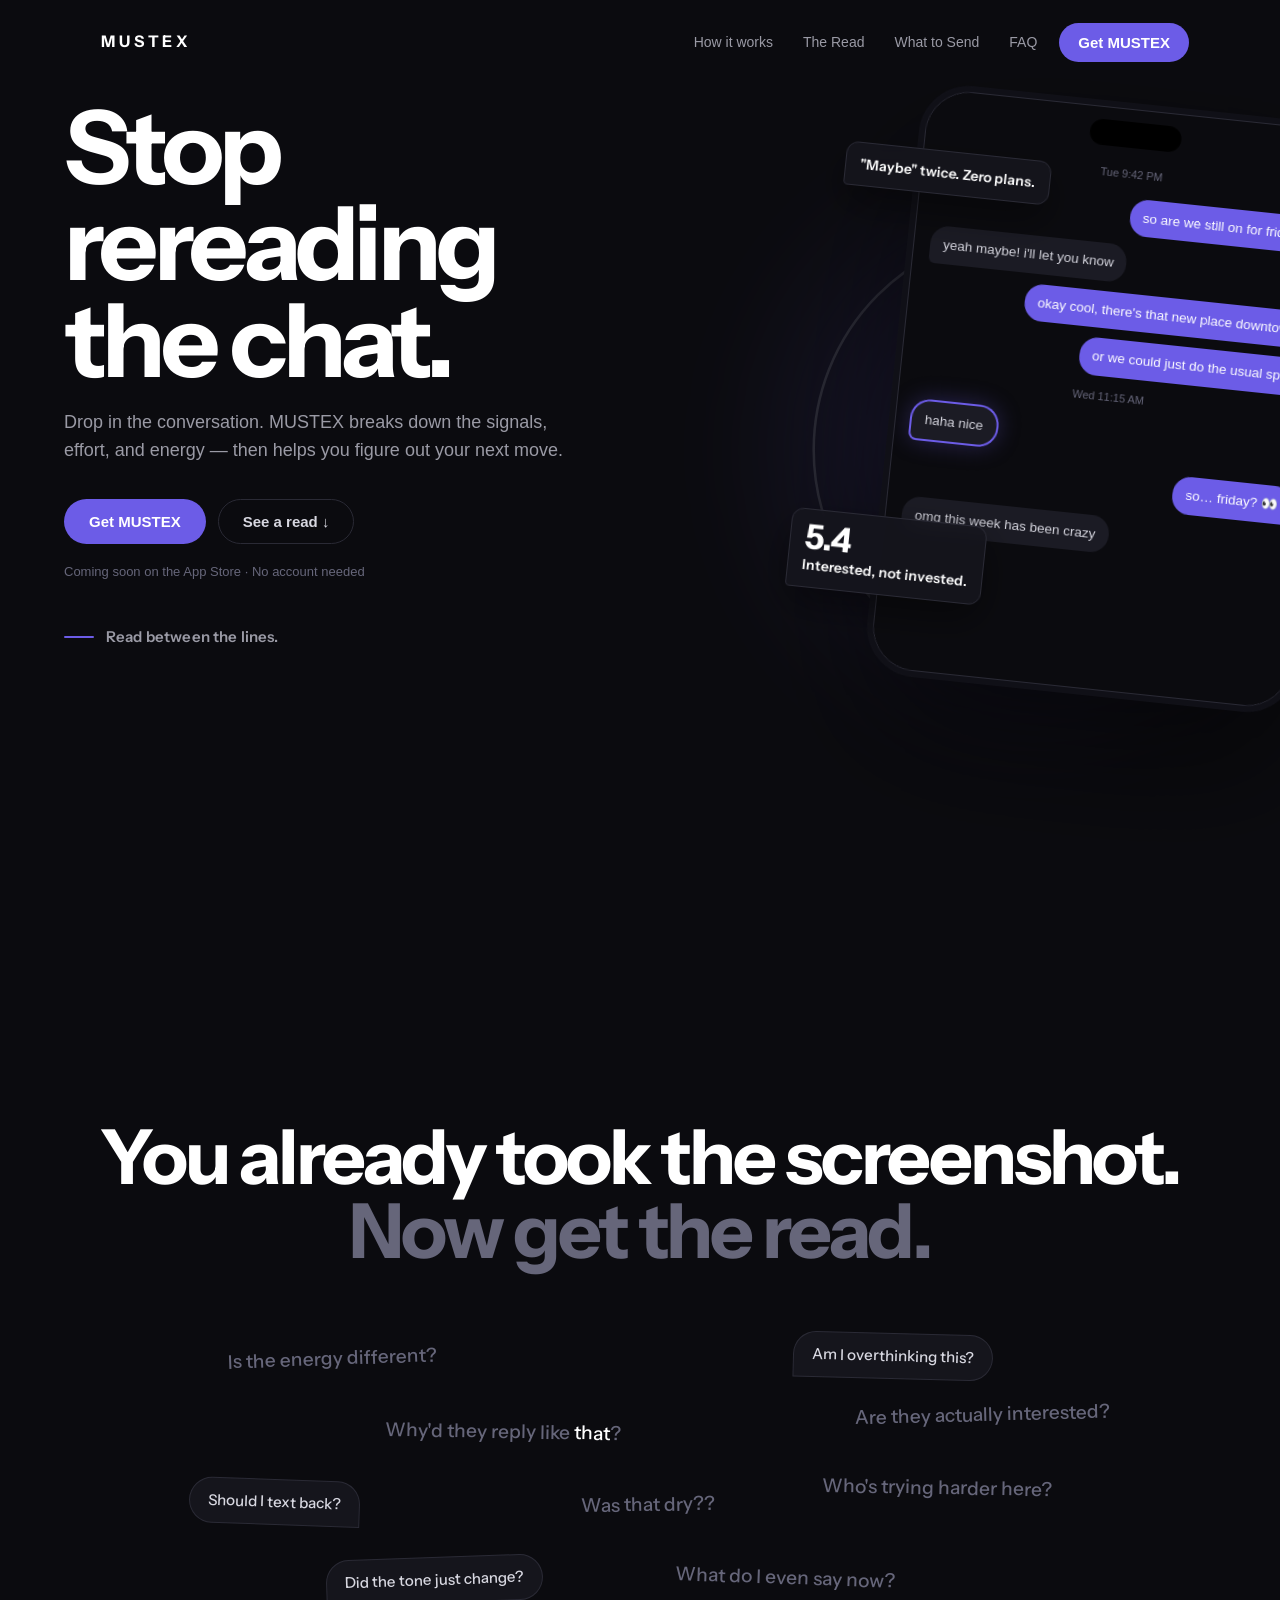
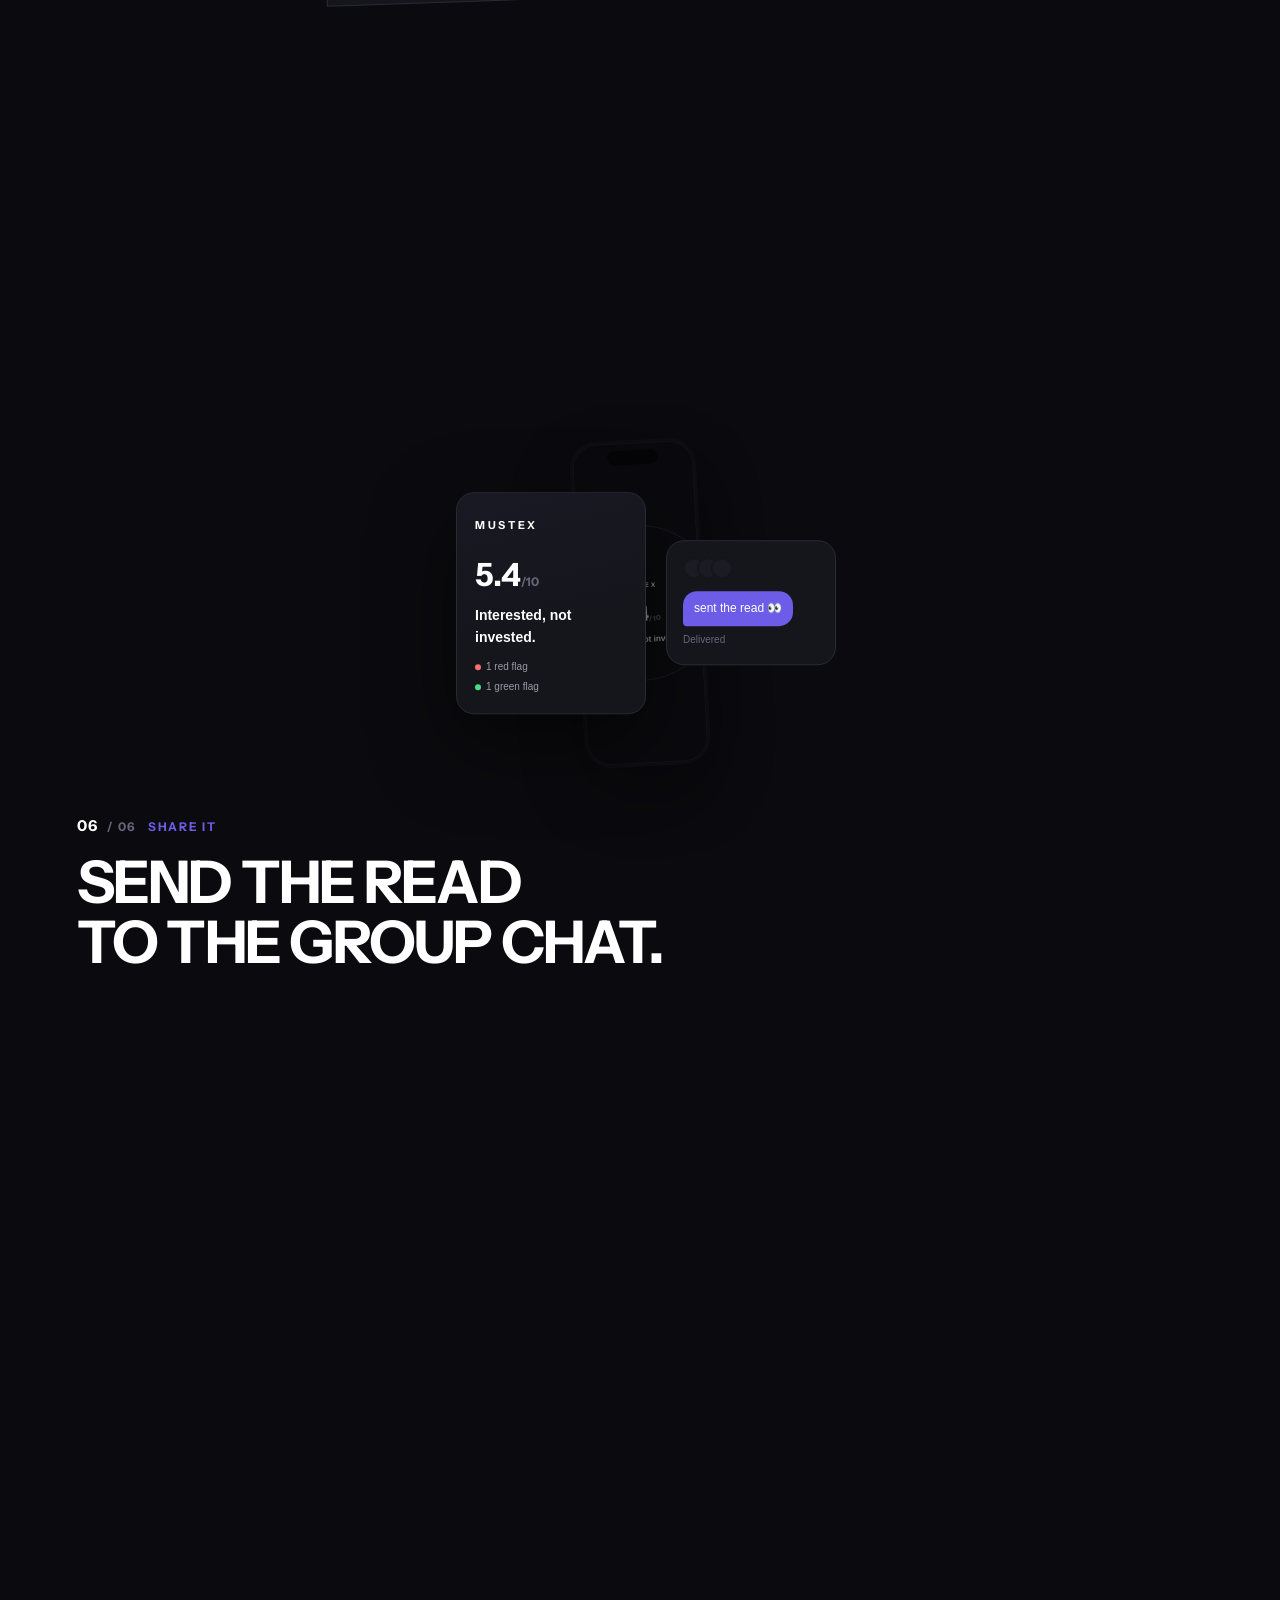
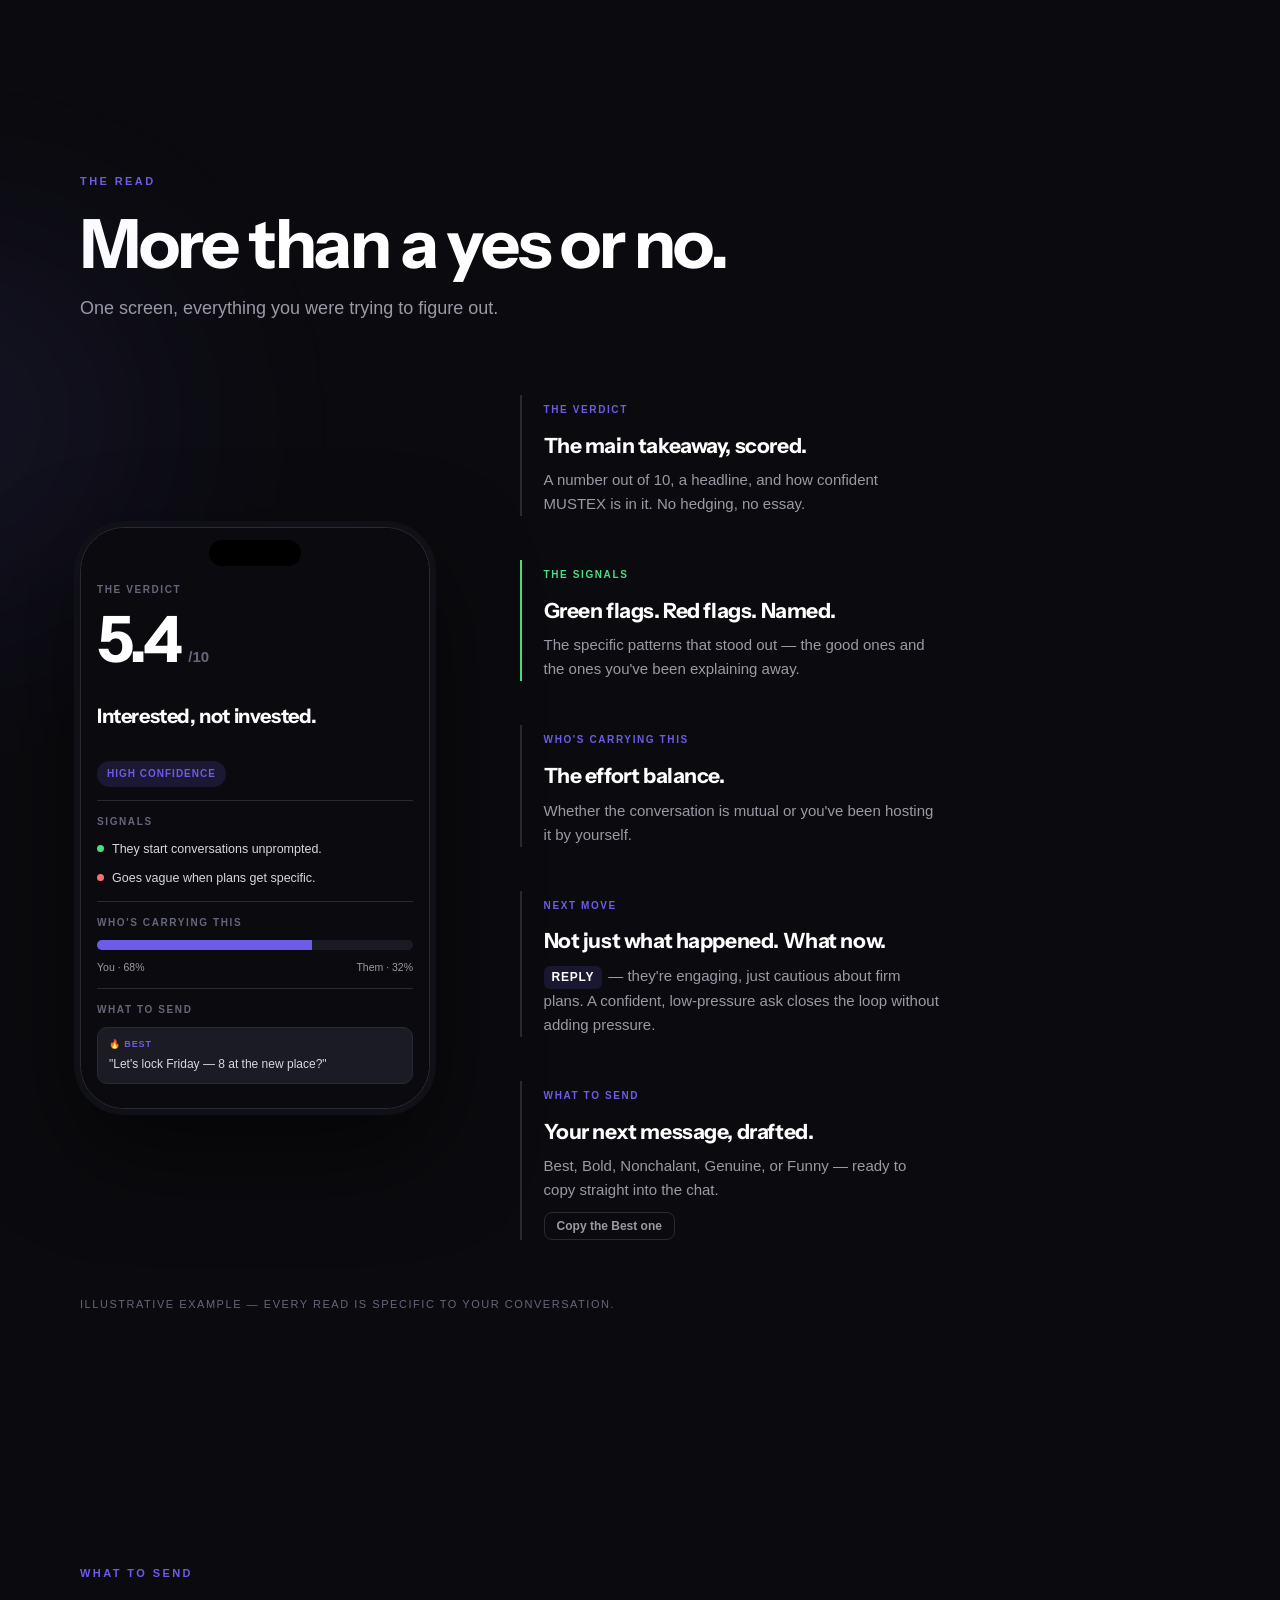
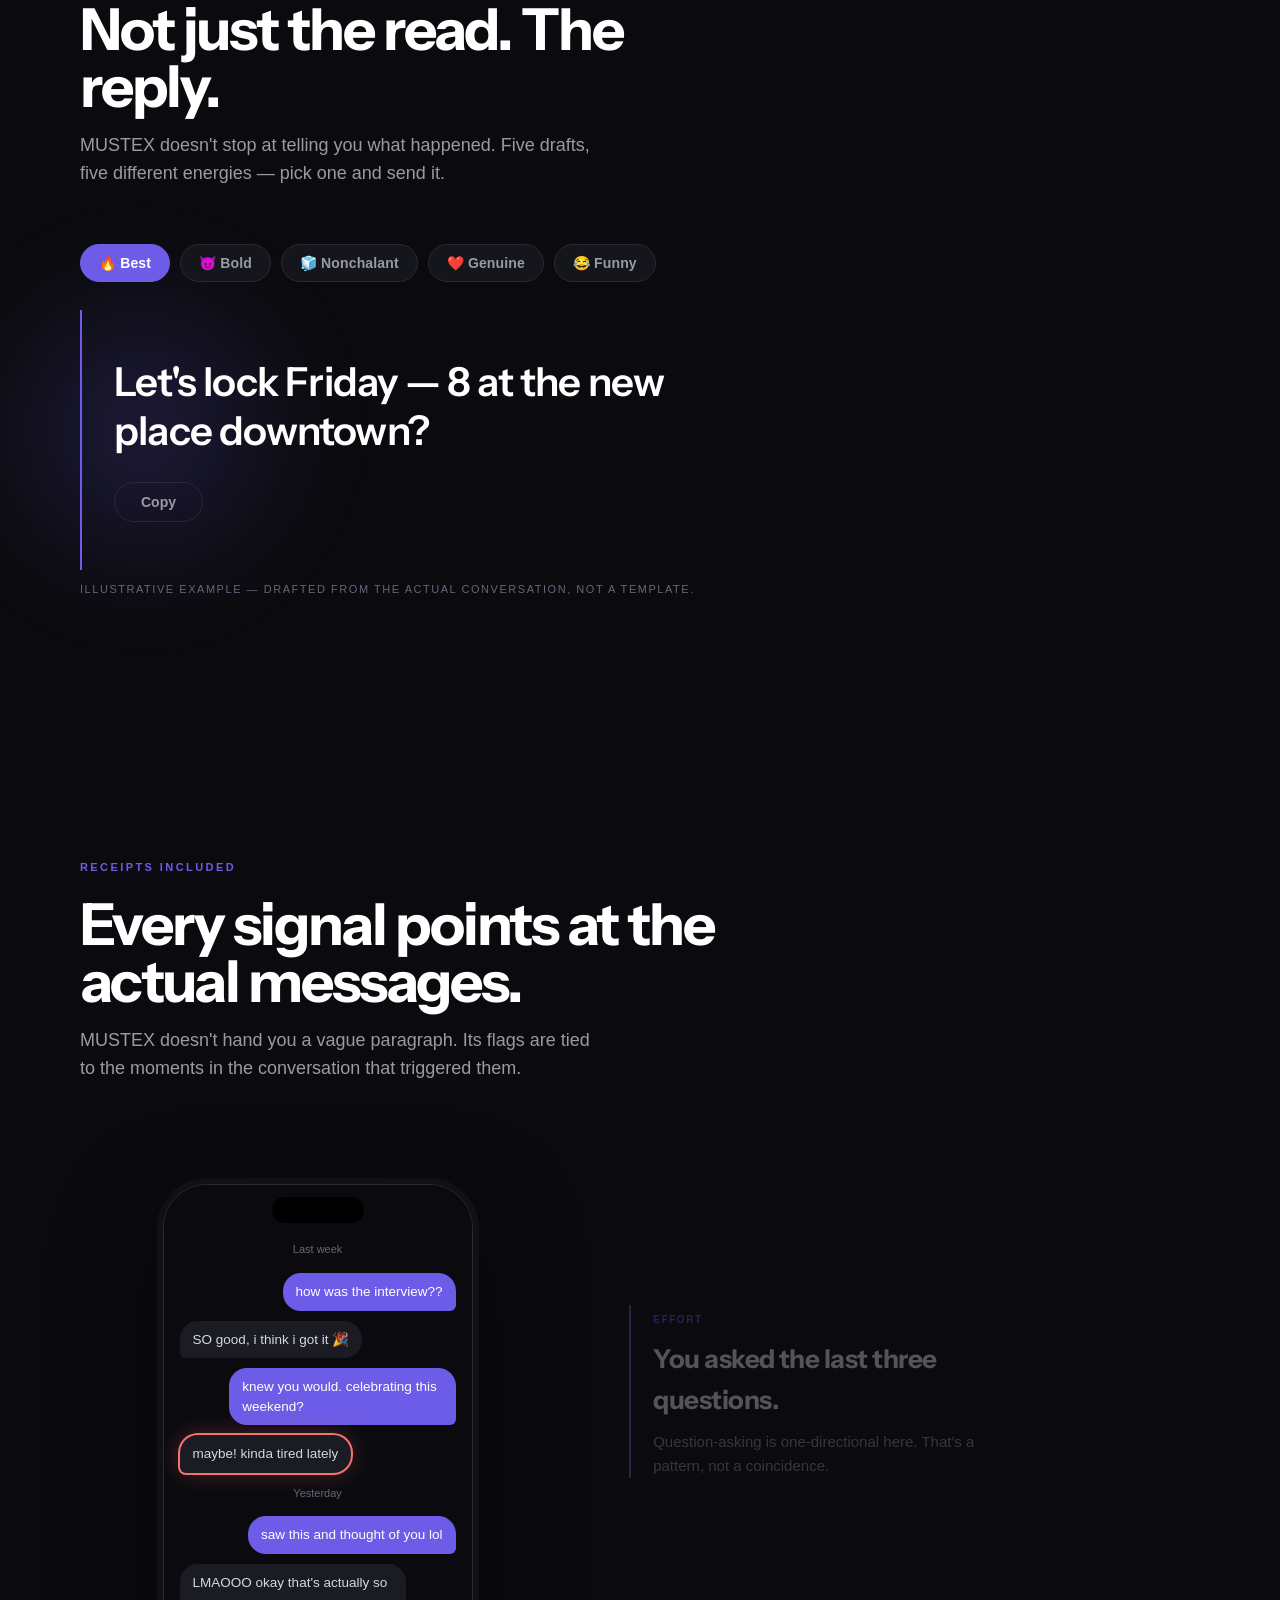
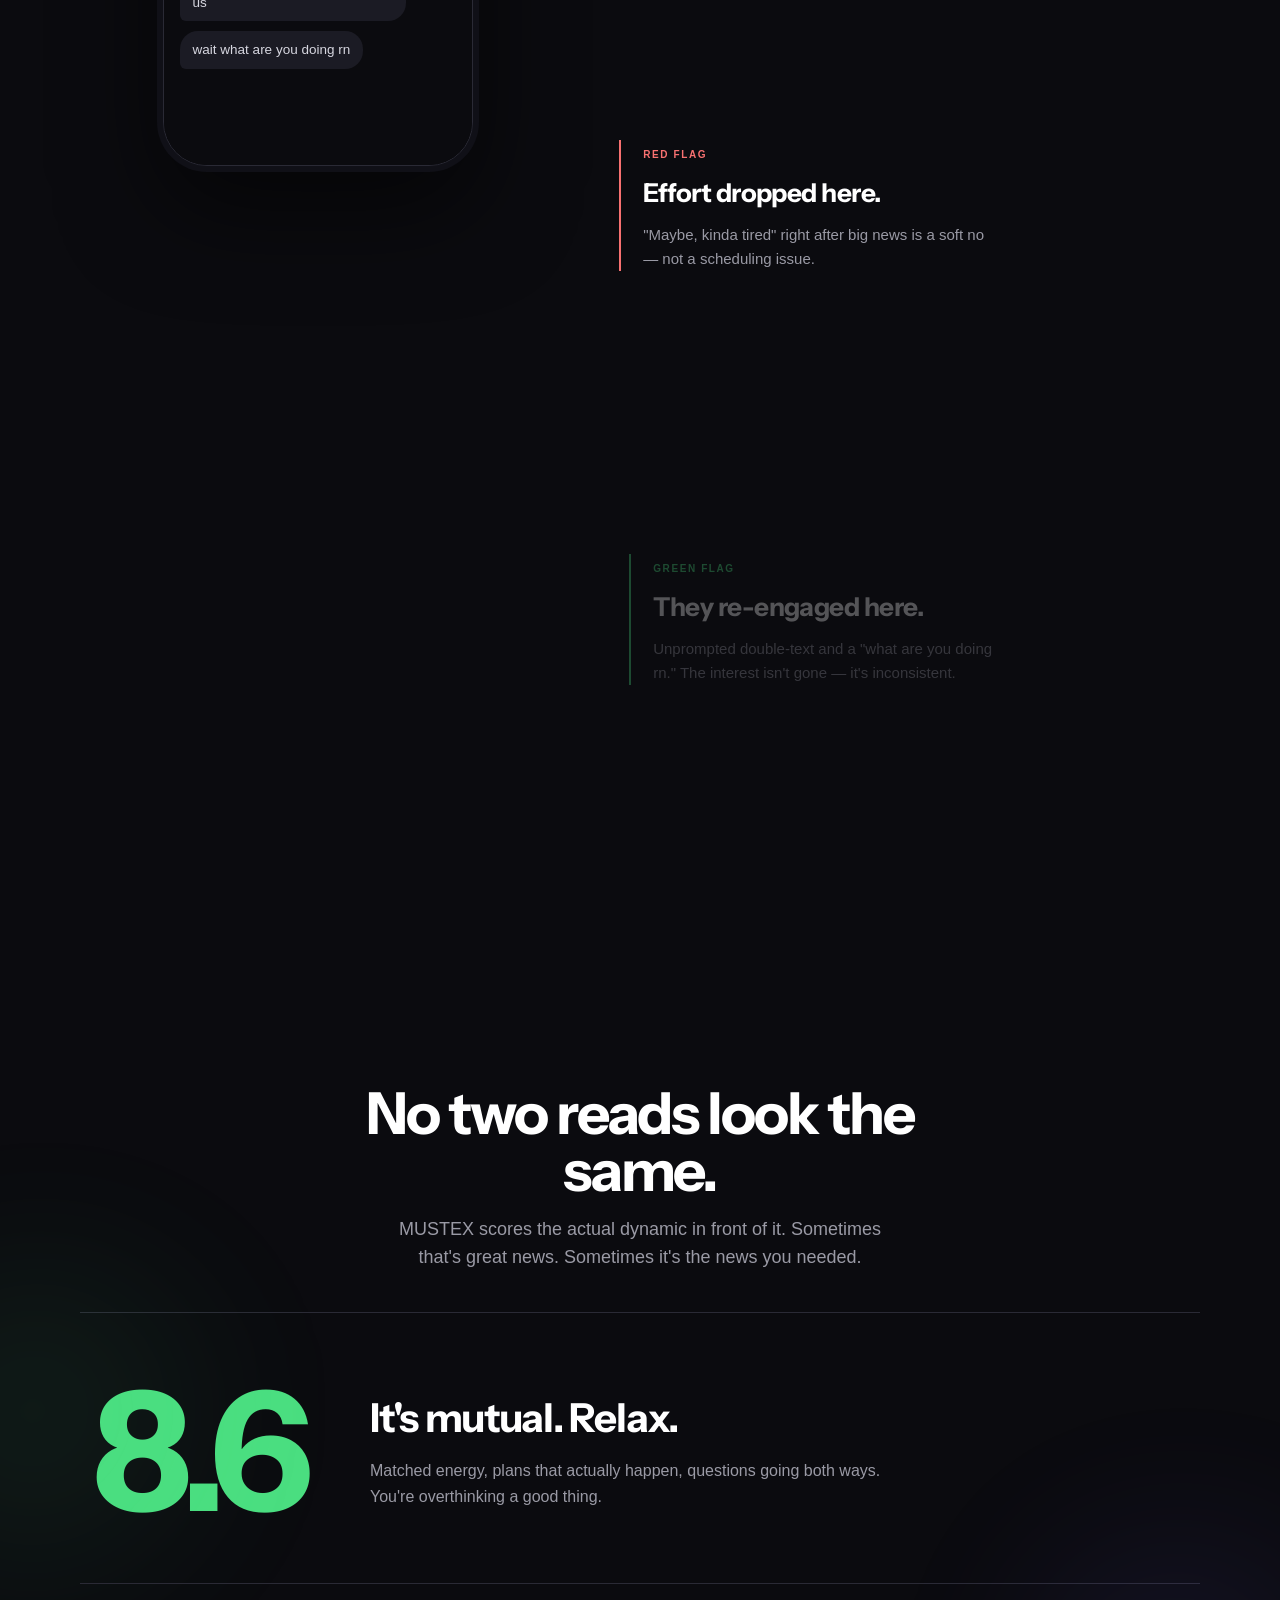
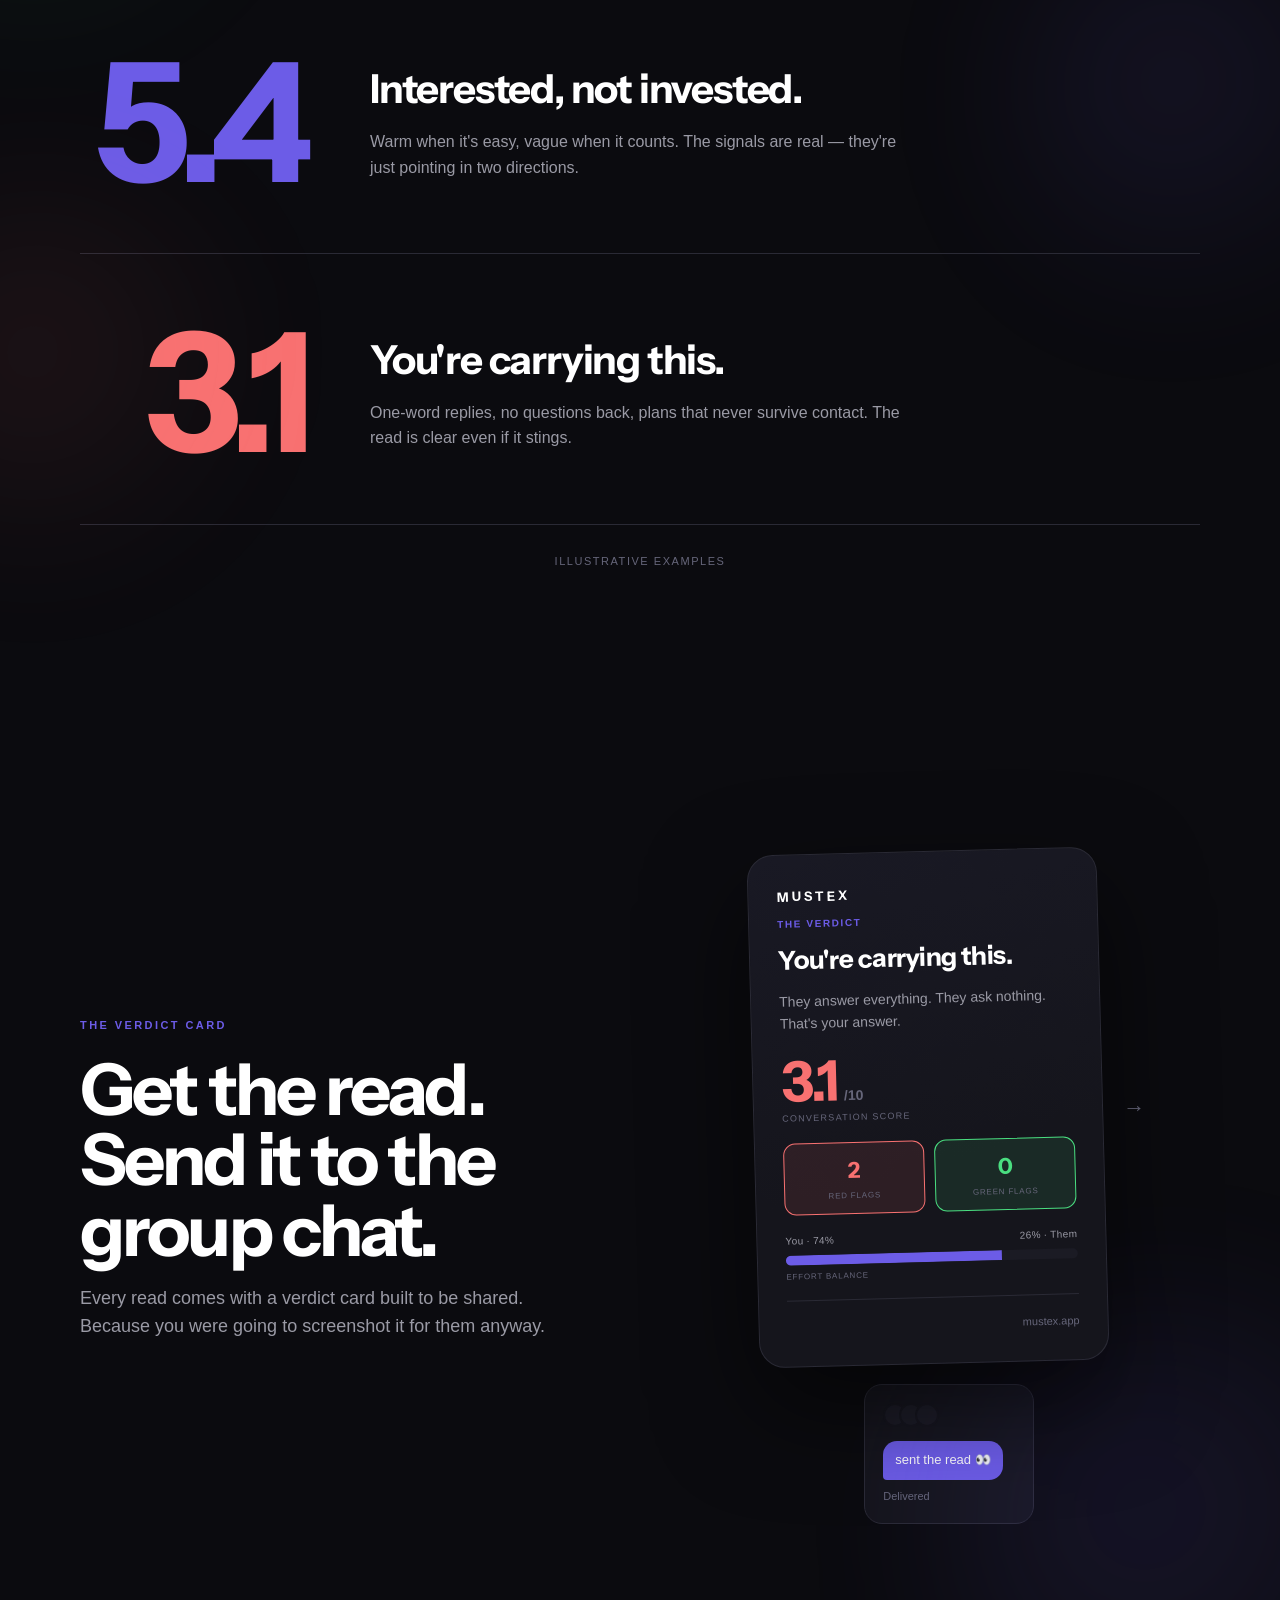
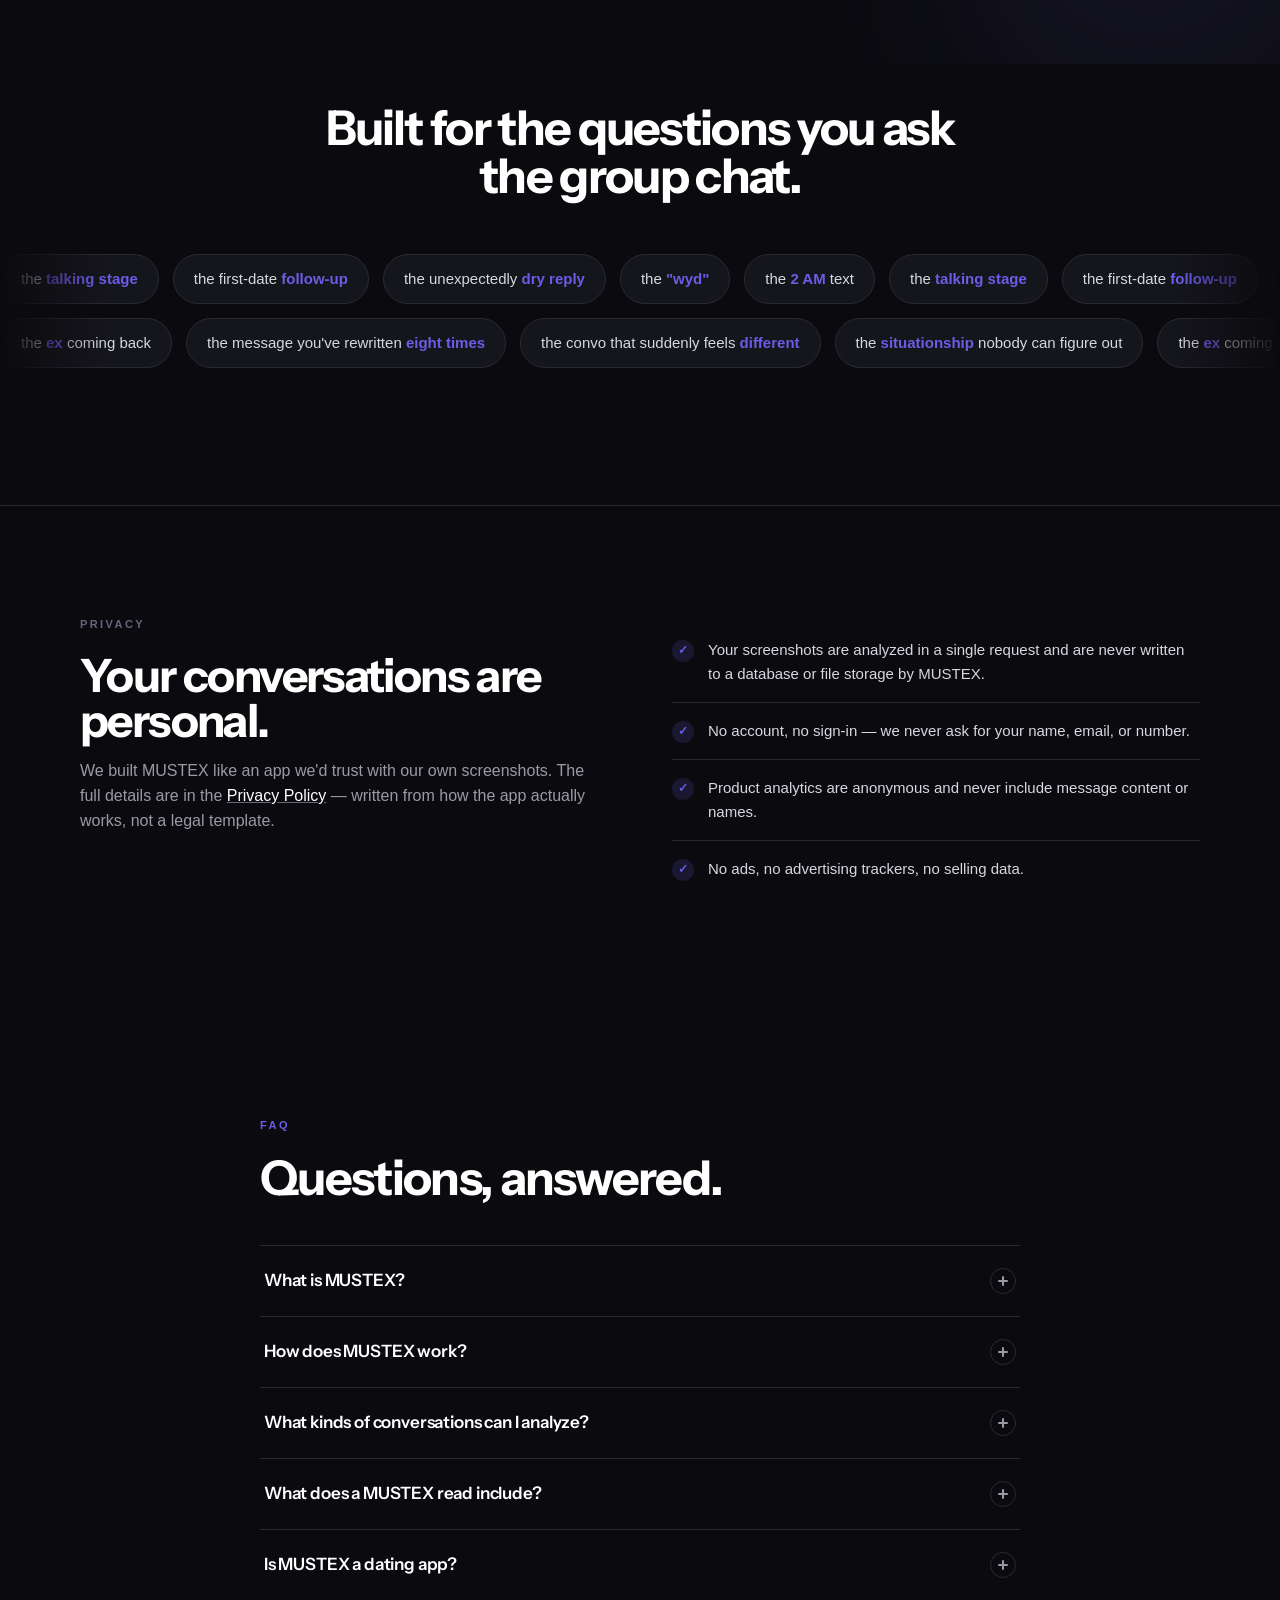
==== commit 61ba5978: "fix: reply mode switcher was decorative-only in the cinematic panel Root cause: the cinematic chapte" ====
--- a/index.html
+++ b/index.html
@@ -194,9 +194,9 @@
         <div class="core-grid-fx"></div>
       </div>
 
-      <div class="core-stage" id="coreStage" data-chapter="1" aria-hidden="true">
-
-        <div class="core-orb" id="coreOrb" data-state="dormant">
+      <div class="core-stage" id="coreStage" data-chapter="1">
+
+        <div class="core-orb" id="coreOrb" data-state="dormant" aria-hidden="true">
           <div class="orb-glow"></div>
           <svg class="orb-ring" viewBox="0 0 200 200"><circle cx="100" cy="100" r="86" /><circle class="orb-ring-seg" cx="100" cy="100" r="86" /></svg>
           <div class="orb-orbit orbit-a"><span class="orb-dot"></span></div>
@@ -205,7 +205,7 @@
           <div class="orb-core-dot"></div>
         </div>
 
-        <div class="core-phone-slot" id="corePhoneSlot">
+        <div class="core-phone-slot" id="corePhoneSlot" aria-hidden="true">
           <div class="phone core-phone" id="corePhone">
             <div class="phone-screen cp" id="corePhoneScreen">
 
@@ -242,12 +242,12 @@
         </div>
 
         <!-- chapter 3 only: messages detach from the phone as physical objects -->
-        <div class="float-msg fm-1"><p>“yeah maybe! i'll let you know”</p><span class="float-msg-line"></span><span class="float-msg-tag bad">Low effort</span></div>
-        <div class="float-msg fm-2"><p>“so… friday? 👀”</p><span class="float-msg-line"></span><span class="float-msg-tag">You asked again</span></div>
-        <div class="float-msg fm-3"><p>“omg this week has been crazy”</p><span class="float-msg-line"></span><span class="float-msg-tag bad">Deflected</span></div>
+        <div class="float-msg fm-1" aria-hidden="true"><p>“yeah maybe! i'll let you know”</p><span class="float-msg-line"></span><span class="float-msg-tag bad">Low effort</span></div>
+        <div class="float-msg fm-2" aria-hidden="true"><p>“so… friday? 👀”</p><span class="float-msg-line"></span><span class="float-msg-tag">You asked again</span></div>
+        <div class="float-msg fm-3" aria-hidden="true"><p>“omg this week has been crazy”</p><span class="float-msg-line"></span><span class="float-msg-tag bad">Deflected</span></div>
 
         <!-- chapter 4 only: the verdict builds as its own object, not inside the phone -->
-        <div class="core-panel core-verdict-panel" id="coreVerdictPanel">
+        <div class="core-panel core-verdict-panel" id="coreVerdictPanel" aria-hidden="true">
           <span class="rp-k">The verdict</span>
           <div class="rp-score-row"><span class="rp-score" data-count="5.4">5.4</span><span class="rp-outof">/10</span></div>
           <p class="rp-headline">Interested, not invested.</p>
@@ -262,16 +262,19 @@
         </div>
 
         <!-- chapter 5 only: reply controls float free of any card -->
-        <div class="core-panel core-reply-panel" id="coreReplyPanel">
+        <div class="core-panel core-reply-panel mode-switcher" id="coreReplyPanel">
           <span class="rp-k">What to send</span>
-          <div class="core-reply-pills">
-            <span class="pill active">🔥 Best</span><span class="pill">😈 Bold</span><span class="pill">🧊 Nonchalant</span>
+          <div class="core-reply-pills" role="group" aria-label="Reply style">
+            <button class="mode-btn pill active" type="button" aria-pressed="true" data-mode="best">🔥 Best</button>
+            <button class="mode-btn pill" type="button" aria-pressed="false" data-mode="bold">😈 Bold</button>
+            <button class="mode-btn pill" type="button" aria-pressed="false" data-mode="nonchalant">🧊 Nonchalant</button>
           </div>
-          <p class="core-reply-text">“Let's lock Friday — 8 at the new place downtown?”</p>
+          <p class="core-reply-text mode-reply-text" data-reply-best="Let's lock Friday — 8 at the new place downtown?" data-reply-bold="Friday, 8pm, new place downtown. I'll see you there 😏" data-reply-nonchalant="No worries if not — lmk whenever Friday's actually happening">Let's lock Friday — 8 at the new place downtown?</p>
+          <button class="copy-btn core-copy-btn mode-copy-btn" type="button">Copy</button>
         </div>
 
         <!-- chapter 6 only: the result converges and lands in a group chat -->
-        <div class="core-panel core-share-scene" id="coreShareScene">
+        <div class="core-panel core-share-scene" id="coreShareScene" aria-hidden="true">
           <div class="core-sharecard">
             <span class="wordmark">MUSTEX</span>
             <p class="core-share-score">5.4<small>/10</small></p>
@@ -381,18 +384,18 @@
       <p class="lede">MUSTEX doesn't stop at telling you what happened. Five drafts, five different energies — pick one and send it.</p>
     </div>
 
-    <div class="send-panel" data-reveal>
+    <div class="send-panel mode-switcher" data-reveal>
       <div class="send-modes" role="group" aria-label="Reply style">
-        <button class="send-mode active" type="button" aria-pressed="true" data-mode="best">🔥 Best</button>
-        <button class="send-mode" type="button" aria-pressed="false" data-mode="bold">😈 Bold</button>
-        <button class="send-mode" type="button" aria-pressed="false" data-mode="nonchalant">🧊 Nonchalant</button>
-        <button class="send-mode" type="button" aria-pressed="false" data-mode="genuine">❤️ Genuine</button>
-        <button class="send-mode" type="button" aria-pressed="false" data-mode="funny">😂 Funny</button>
+        <button class="send-mode mode-btn active" type="button" aria-pressed="true" data-mode="best">🔥 Best</button>
+        <button class="send-mode mode-btn" type="button" aria-pressed="false" data-mode="bold">😈 Bold</button>
+        <button class="send-mode mode-btn" type="button" aria-pressed="false" data-mode="nonchalant">🧊 Nonchalant</button>
+        <button class="send-mode mode-btn" type="button" aria-pressed="false" data-mode="genuine">❤️ Genuine</button>
+        <button class="send-mode mode-btn" type="button" aria-pressed="false" data-mode="funny">😂 Funny</button>
       </div>
 
       <div class="send-reply" id="sendReply">
-        <p class="send-reply-text" id="sendReplyText" data-reply-best="Let's lock Friday — 8 at the new place downtown?" data-reply-bold="Friday, 8pm, new place downtown. I'll see you there 😏" data-reply-nonchalant="No worries if not — lmk whenever Friday's actually happening" data-reply-genuine="I'd really like to actually see you Friday if that still works" data-reply-funny="At this point Friday is basically a cryptid. Does it exist or not 👀">Let's lock Friday — 8 at the new place downtown?</p>
-        <button class="copy-btn copy-btn-lg" type="button" id="sendCopy" data-copy-live="sendReplyText">Copy</button>
+        <p class="send-reply-text mode-reply-text" id="sendReplyText" data-reply-best="Let's lock Friday — 8 at the new place downtown?" data-reply-bold="Friday, 8pm, new place downtown. I'll see you there 😏" data-reply-nonchalant="No worries if not — lmk whenever Friday's actually happening" data-reply-genuine="I'd really like to actually see you Friday if that still works" data-reply-funny="At this point Friday is basically a cryptid. Does it exist or not 👀">Let's lock Friday — 8 at the new place downtown?</p>
+        <button class="copy-btn copy-btn-lg mode-copy-btn" type="button" id="sendCopy">Copy</button>
       </div>
     </div>
 
--- a/styles.css
+++ b/styles.css
@@ -492,6 +492,15 @@
   .fn-score { left: -8%; bottom: 6%; }
 }
 
+@media (min-width: 961px) and (max-height: 820px) {
+  .hero { padding: calc(var(--nav-h) + 16px) 0 24px; }
+  .hero-copy { padding-left: clamp(16px, 4vw, 50px); }
+  .hero-copy h1 { font-size: clamp(40px, 5.6vw, 68px); }
+  .hero-copy .lede { margin: 14px 0 22px; }
+  .hero-phone-stage { width: min(32vw, 260px); top: 12%; }
+  .hero-orb { width: 220px; height: 220px; }
+}
+
 /* ---------- SCREENSHOT → READ (problem) ---------- */
 
 .problem {
@@ -584,27 +593,37 @@
 
 .core-stage { position: absolute; inset: 0; z-index: 1; }
 
-/* the analysis core sits behind everything, evolving with the story */
+/* the analysis core sits behind everything, evolving with the story —
+   starts modest at chapter 1, grows through analysis/signals, recedes
+   once the verdict/reply panels take over, collapses at share. */
 .core-stage .core-orb {
   position: absolute; top: 50%; left: 50%;
-  transform: translate(-50%, -50%) scale(1.5);
-  width: 340px; height: 340px;
+  transform: translate(-50%, -50%) scale(0.85);
+  width: 300px; height: 300px;
   z-index: 1;
-  transition: opacity 0.8s ease;
-}
-
-/* the phone: a cinematic object that repositions per chapter */
+  transition: opacity 0.8s ease, transform 0.9s cubic-bezier(0.16, 1, 0.3, 1);
+}
+.core-stage[data-chapter="2"] .core-orb { transform: translate(-50%, -50%) scale(1.1); }
+.core-stage[data-chapter="3"] .core-orb { transform: translate(-50%, -50%) scale(1.22); }
+.core-stage[data-chapter="4"] .core-orb { transform: translate(-50%, -50%) scale(1); }
+.core-stage[data-chapter="5"] .core-orb { transform: translate(-50%, -50%) scale(0.92); }
+.core-stage[data-chapter="6"] .core-orb { transform: translate(-50%, -50%) scale(0.6); }
+
+/* the phone: a cinematic object that repositions per chapter — smaller
+   and framed with breathing room at chapter 1, growing more immersive
+   through analysis/signals, then receding as the verdict/reply panels
+   and finally the share scene take over. */
 .core-phone-slot {
   position: absolute; top: 50%; z-index: 3;
   transition: left 0.9s cubic-bezier(0.16, 1, 0.3, 1), transform 0.9s cubic-bezier(0.16, 1, 0.3, 1), opacity 0.6s ease;
 }
-.core-phone-slot .phone { width: clamp(230px, 19vw, 300px); box-shadow: 0 0 0 6px #101017, 0 50px 120px rgba(0, 0, 0, 0.6); }
-.core-stage[data-chapter="1"] .core-phone-slot { left: 76%; transform: translate(-50%, -50%) rotate(5deg) scale(1.05); }
-.core-stage[data-chapter="2"] .core-phone-slot { left: 50%; transform: translate(-50%, -50%) rotate(-2deg) scale(1.12); }
-.core-stage[data-chapter="3"] .core-phone-slot { left: 34%; transform: translate(-50%, -50%) rotate(-1deg) scale(0.96); }
-.core-stage[data-chapter="4"] .core-phone-slot { left: 24%; transform: translate(-50%, -50%) rotate(0deg) scale(0.84); }
-.core-stage[data-chapter="5"] .core-phone-slot { left: 24%; transform: translate(-50%, -50%) rotate(1deg) scale(0.84); }
-.core-stage[data-chapter="6"] .core-phone-slot { left: 50%; transform: translate(-50%, -50%) rotate(-3deg) scale(0.6); opacity: 0.5; }
+.core-phone-slot .phone { width: clamp(200px, 17vw, 270px); box-shadow: 0 0 0 6px #101017, 0 50px 120px rgba(0, 0, 0, 0.6); }
+.core-stage[data-chapter="1"] .core-phone-slot { left: 72%; transform: translate(-50%, -50%) rotate(5deg) scale(0.76); }
+.core-stage[data-chapter="2"] .core-phone-slot { left: 50%; transform: translate(-50%, -50%) rotate(-2deg) scale(0.98); }
+.core-stage[data-chapter="3"] .core-phone-slot { left: 36%; transform: translate(-50%, -50%) rotate(-1deg) scale(1.04); }
+.core-stage[data-chapter="4"] .core-phone-slot { left: 24%; transform: translate(-50%, -50%) rotate(0deg) scale(0.8); }
+.core-stage[data-chapter="5"] .core-phone-slot { left: 24%; transform: translate(-50%, -50%) rotate(1deg) scale(0.8); }
+.core-stage[data-chapter="6"] .core-phone-slot { left: 50%; transform: translate(-50%, -50%) rotate(-3deg) scale(0.55); opacity: 0.5; }
 
 .core-note {
   position: absolute; bottom: -8%; left: 50%; transform: translateX(-50%);
@@ -683,21 +702,32 @@
   backdrop-filter: blur(18px);
   -webkit-backdrop-filter: blur(18px);
   box-shadow: 0 40px 100px rgba(0, 0, 0, 0.5);
-  opacity: 0; pointer-events: none;
+  opacity: 0; pointer-events: none; visibility: hidden;
   transform: translate(24px, -50%) scale(0.96);
-  transition: opacity 0.7s ease, transform 0.7s cubic-bezier(0.16, 1, 0.3, 1);
-}
-.core-panel.active { opacity: 1; pointer-events: auto; transform: translate(0, -50%) scale(1); }
+  transition: opacity 0.7s ease, transform 0.7s cubic-bezier(0.16, 1, 0.3, 1), visibility 0s linear 0.7s;
+}
+.core-panel.active {
+  opacity: 1; pointer-events: auto; visibility: visible;
+  transform: translate(0, -50%) scale(1);
+  transition: opacity 0.7s ease, transform 0.7s cubic-bezier(0.16, 1, 0.3, 1), visibility 0s linear 0s;
+}
 .core-verdict-panel { display: flex; flex-direction: column; gap: 9px; }
-.core-reply-panel { display: flex; flex-direction: column; gap: 14px; }
+.core-reply-panel { display: flex; flex-direction: column; gap: 14px; align-items: flex-start; }
 .core-reply-pills { display: flex; gap: 8px; flex-wrap: wrap; }
 .core-reply-pills .pill {
+  font-family: var(--ui);
   padding: 8px 14px; border-radius: 999px;
   background: var(--surface-2); border: 1px solid var(--border);
-  font-size: 13px; color: var(--dim); opacity: 0.6;
-}
+  font-size: 13px; color: var(--dim); opacity: 0.75;
+  cursor: pointer;
+  transition: opacity 0.2s ease, color 0.2s ease, background 0.2s ease, border-color 0.2s ease, transform 0.15s ease;
+}
+.core-reply-pills .pill:hover { opacity: 1; color: var(--text); border-color: var(--faint); }
+.core-reply-pills .pill:active { transform: scale(0.96); }
 .core-reply-pills .pill.active { color: #fff; background: var(--accent); border-color: var(--accent); opacity: 1; }
-.core-reply-text { font-family: var(--display); font-weight: 600; font-size: 19px; letter-spacing: -0.01em; color: var(--text); margin: 0; }
+.core-reply-text { font-family: var(--display); font-weight: 600; font-size: 19px; letter-spacing: -0.01em; color: var(--text); margin: 0; transition: opacity 0.22s ease, transform 0.22s ease; }
+.core-reply-text.swap { opacity: 0; transform: translateY(5px); }
+.core-copy-btn { align-self: flex-start; }
 
 .core-share-scene {
   right: 50%; transform: translate(50%, -50%) scale(0.96);
@@ -752,13 +782,19 @@
 }
 .core-line.swap { opacity: 0; transform: translateY(10px); }
 
-@media (min-width: 901px) and (max-height: 760px) {
+@media (min-width: 901px) and (max-height: 820px) {
   .core-sticky { height: 100vh; }
-  .core-stage .core-orb { width: 260px; height: 260px; transform: translate(-50%, -50%) scale(1.2); }
-  .core-phone-slot .phone { width: clamp(190px, 15vw, 230px); }
-  .core-line { font-size: clamp(28px, 3.6vw, 48px); }
-  .core-caption { bottom: 6%; }
-  .core-panel { padding: 18px; }
+  .core-stage .core-orb { width: 240px; height: 240px; }
+  .core-phone-slot .phone { width: clamp(160px, 13vw, 210px); }
+  .core-stage[data-chapter="1"] .core-phone-slot { transform: translate(-50%, -50%) rotate(5deg) scale(0.7); }
+  .core-stage[data-chapter="2"] .core-phone-slot { transform: translate(-50%, -50%) rotate(-2deg) scale(0.88); }
+  .core-stage[data-chapter="3"] .core-phone-slot { transform: translate(-50%, -50%) rotate(-1deg) scale(0.94); }
+  .core-stage[data-chapter="4"] .core-phone-slot,
+  .core-stage[data-chapter="5"] .core-phone-slot { transform: translate(-50%, -50%) rotate(0deg) scale(0.72); }
+  .core-stage[data-chapter="6"] .core-phone-slot { transform: translate(-50%, -50%) rotate(-3deg) scale(0.48); }
+  .core-line { font-size: clamp(24px, 3.2vw, 42px); }
+  .core-caption { bottom: 6%; max-width: 50vw; }
+  .core-panel { padding: 18px; width: min(300px, 34vw); }
 }
 
 @media (max-width: 900px) {
@@ -896,7 +932,7 @@
   .read-stage { grid-template-columns: 1fr; }
   .callouts { max-width: none; }
 }
-@media (min-width: 901px) and (max-height: 760px) {
+@media (min-width: 901px) and (max-height: 820px) {
   .read { padding: 80px 0 90px; }
   .read-head { margin-bottom: 40px; }
   .read-phone { width: 270px; }
@@ -1015,7 +1051,7 @@
     border-radius: 0 12px 12px 0;
   }
 }
-@media (min-width: 901px) and (max-height: 760px) {
+@media (min-width: 901px) and (max-height: 820px) {
   .evidence { padding: 80px 0; }
   .evidence-pin { top: 76px; }
   .evidence-pin .phone { width: 260px; }
@@ -1291,4 +1327,5 @@
   .cp-layer { transform: none; }
   .core-line.swap { opacity: 1; transform: none; }
   .send-reply-text.swap { opacity: 1; transform: none; }
-}
+  .core-reply-text.swap { opacity: 1; transform: none; }
+}
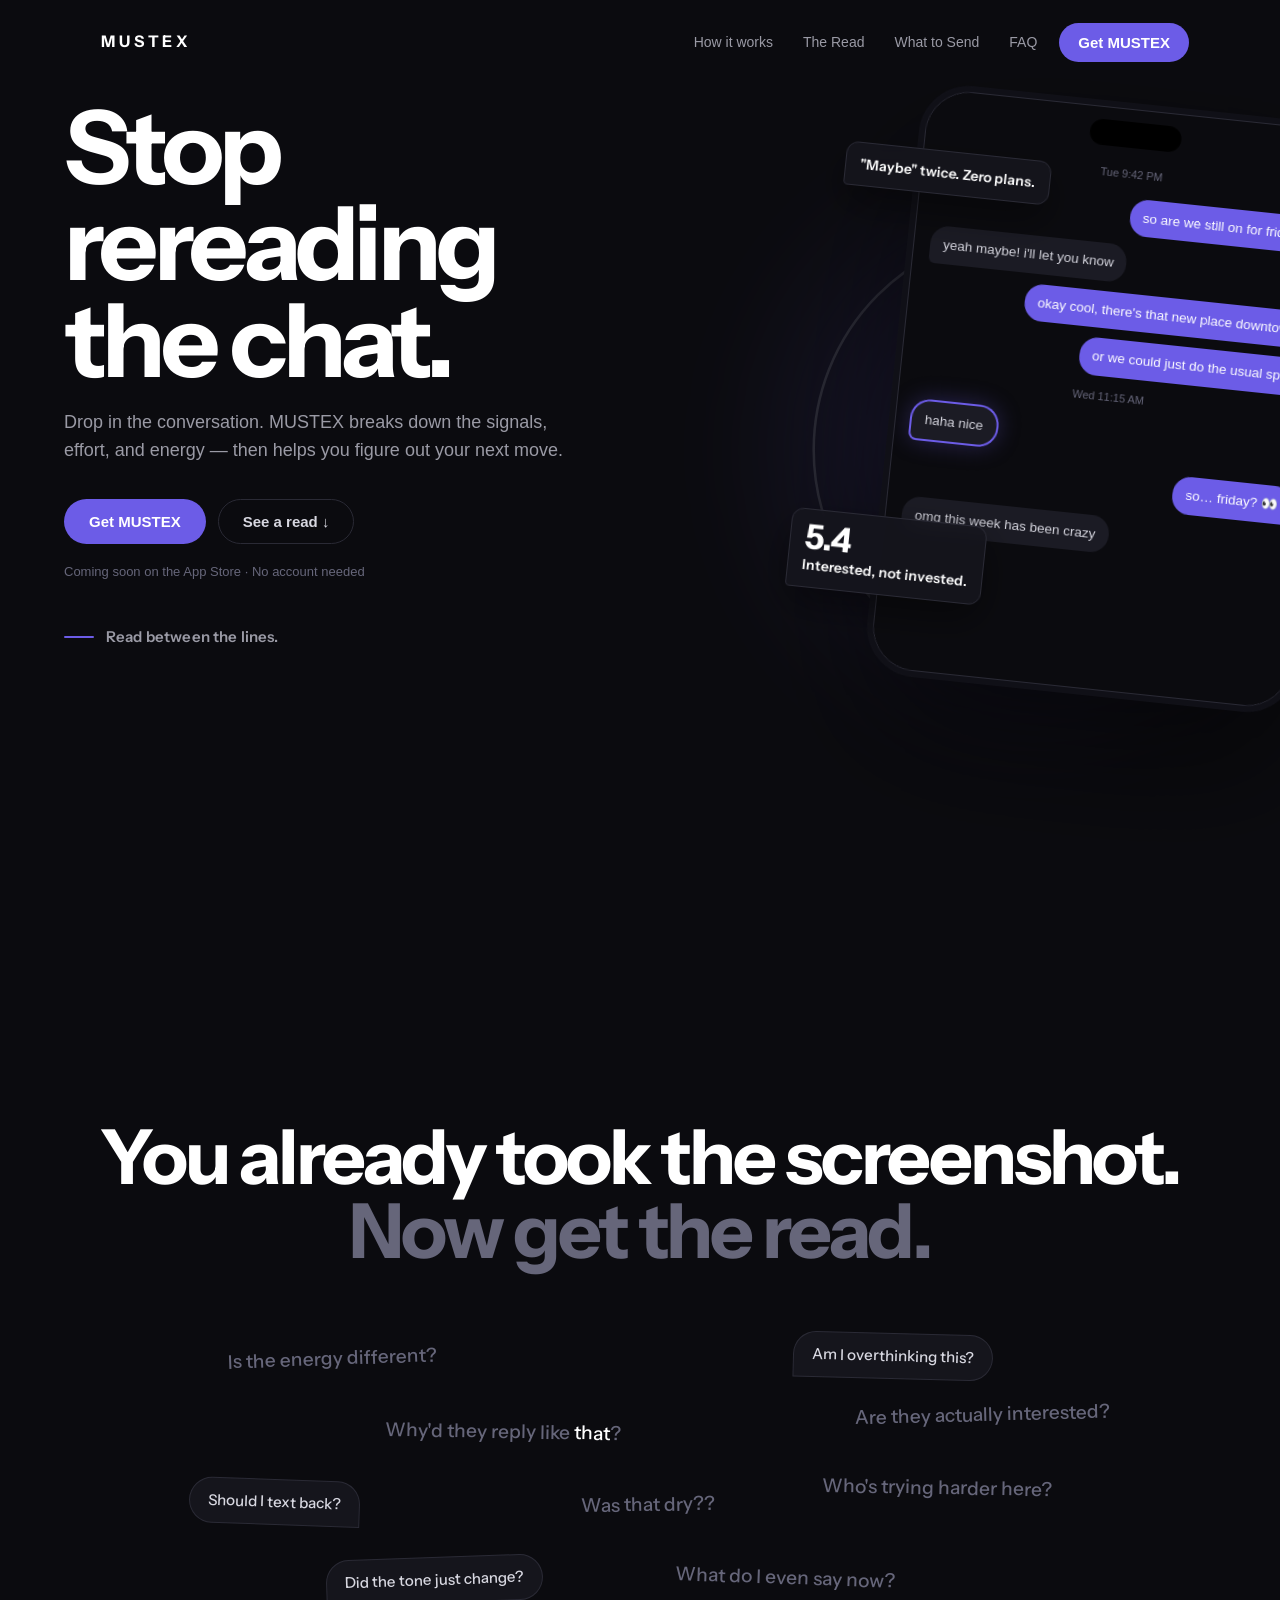
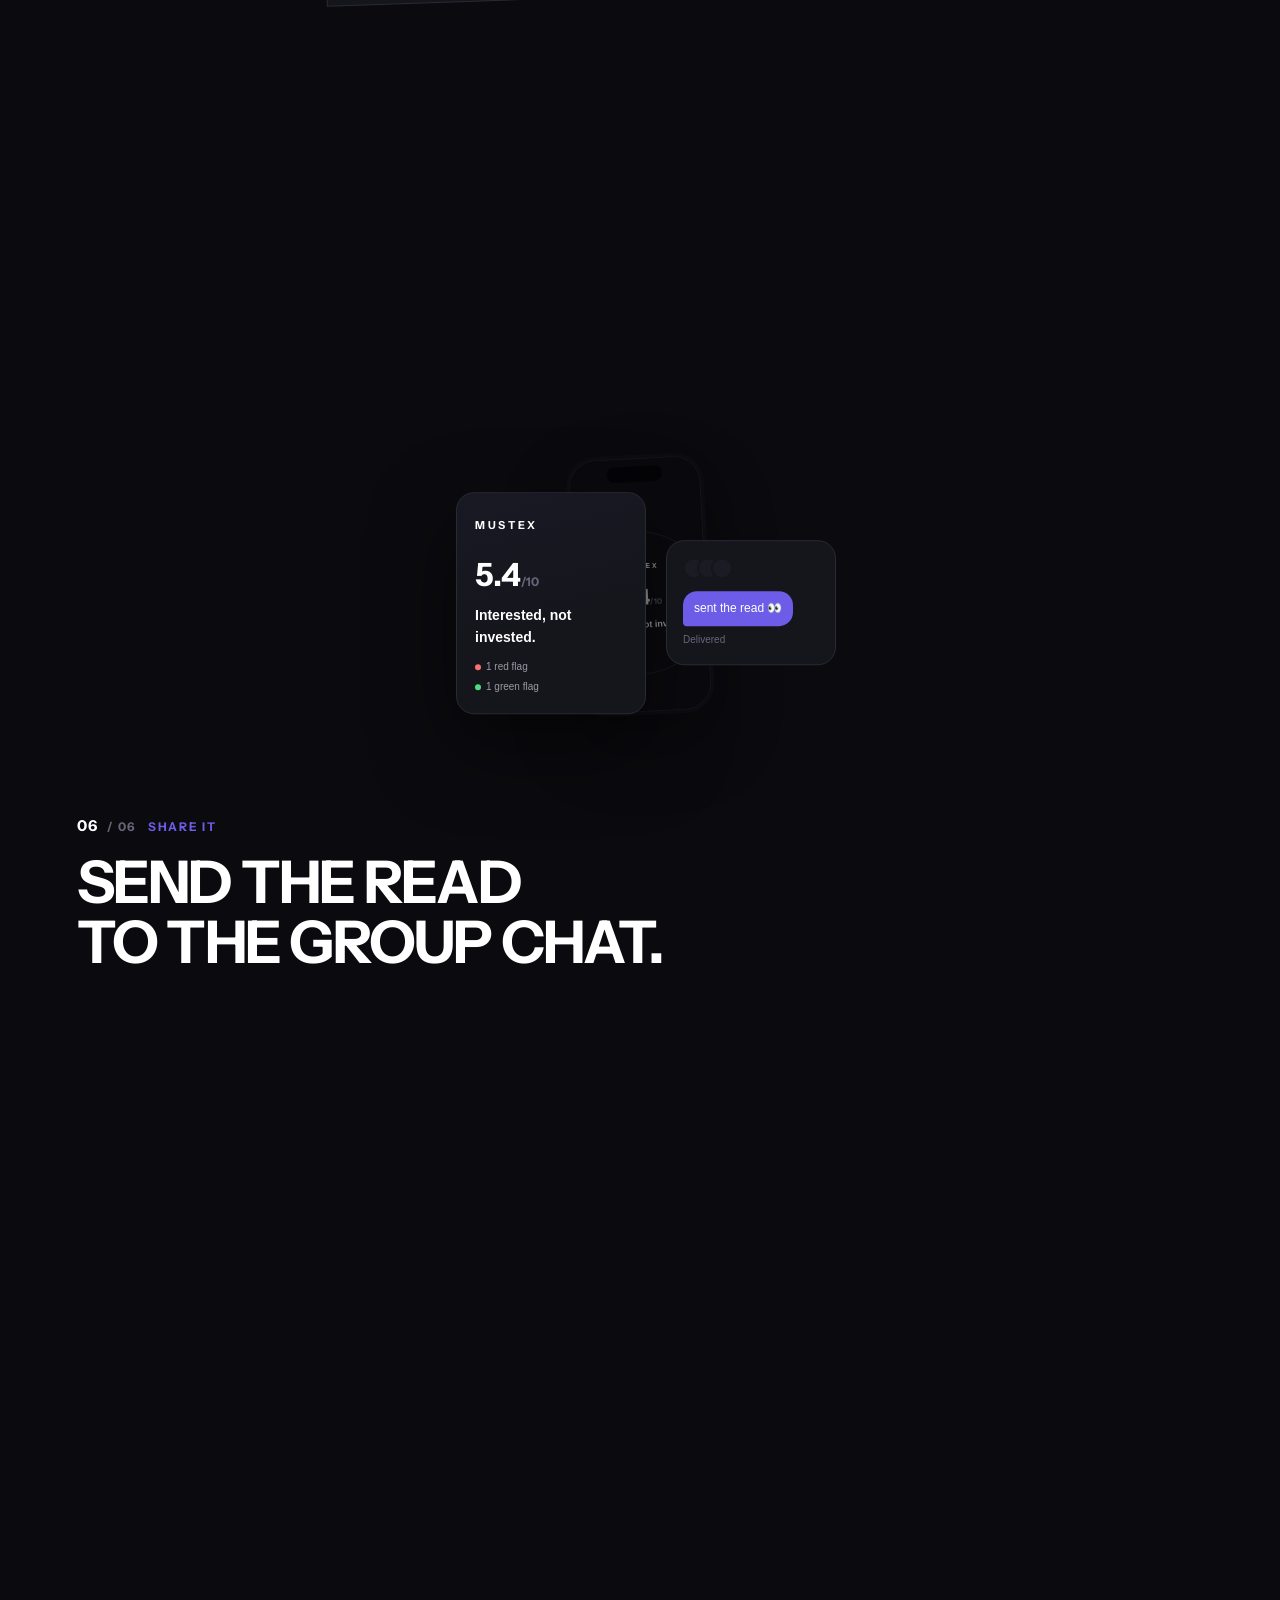
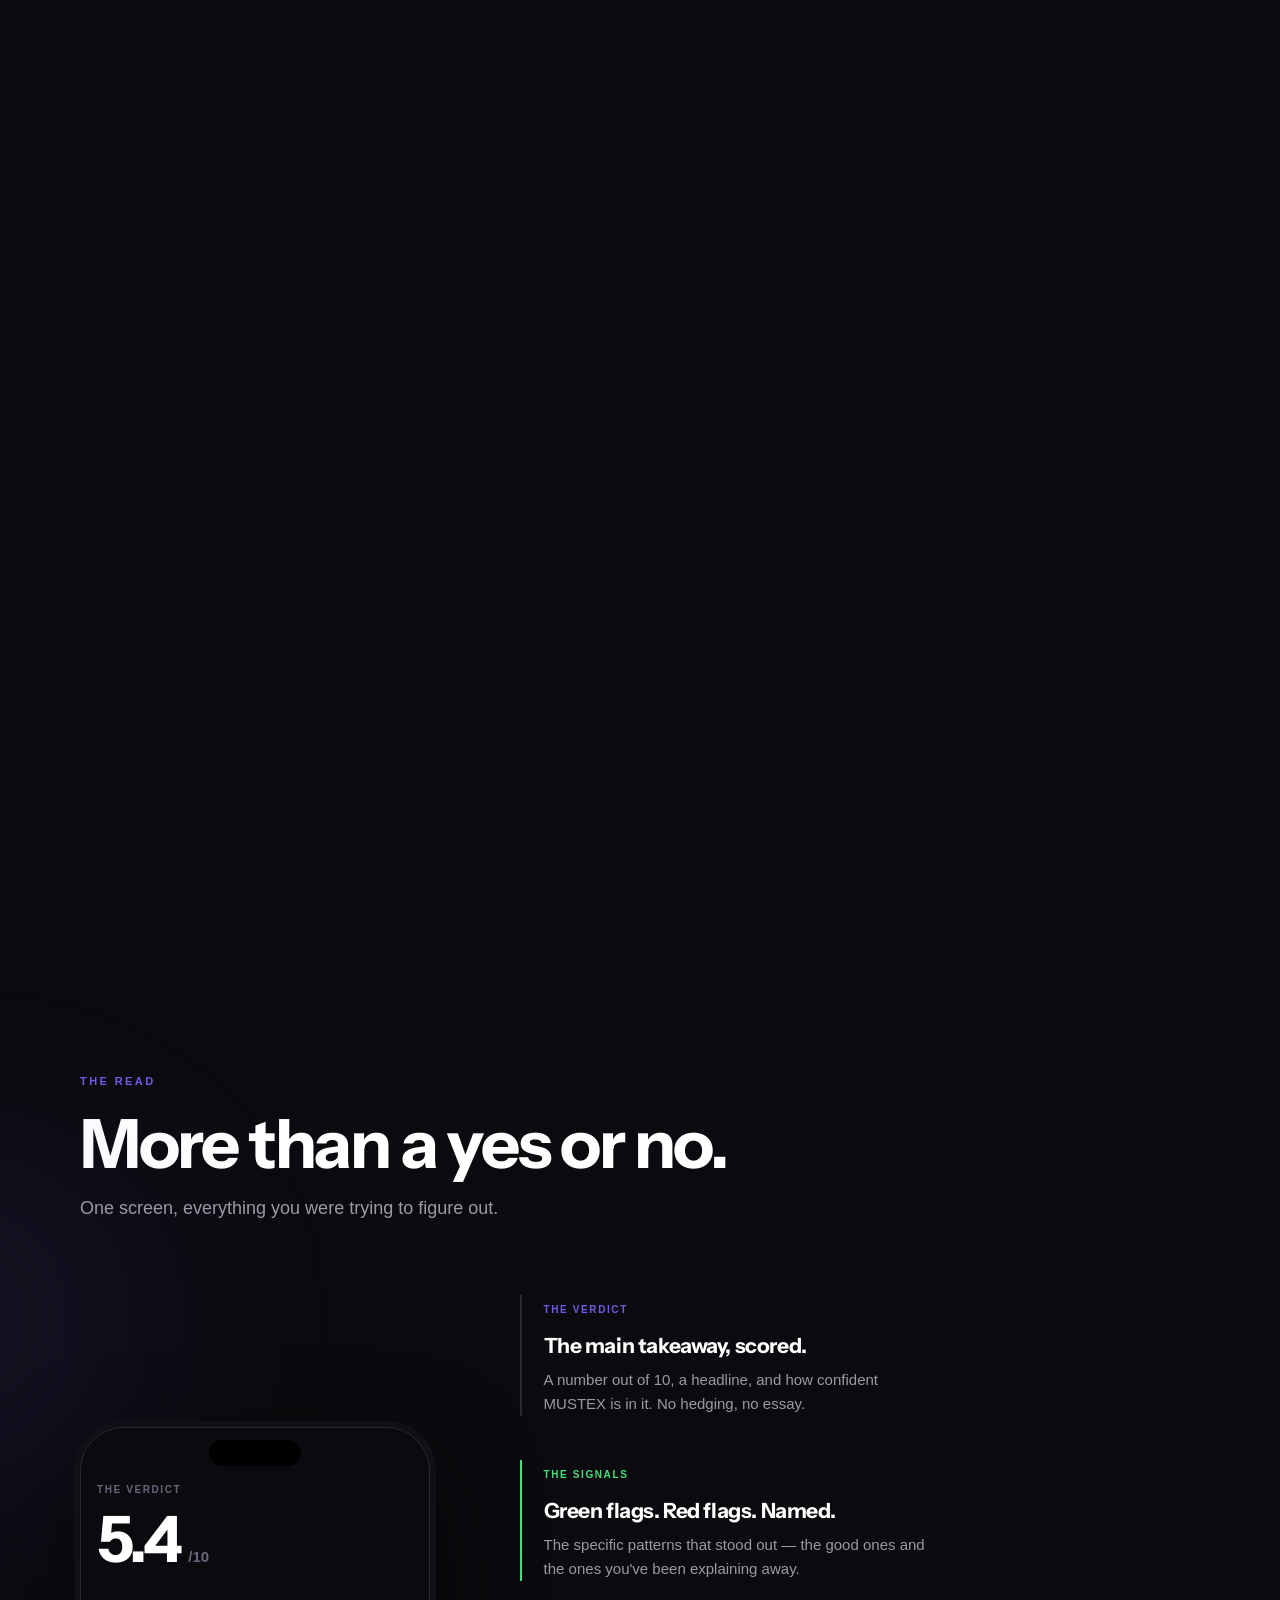
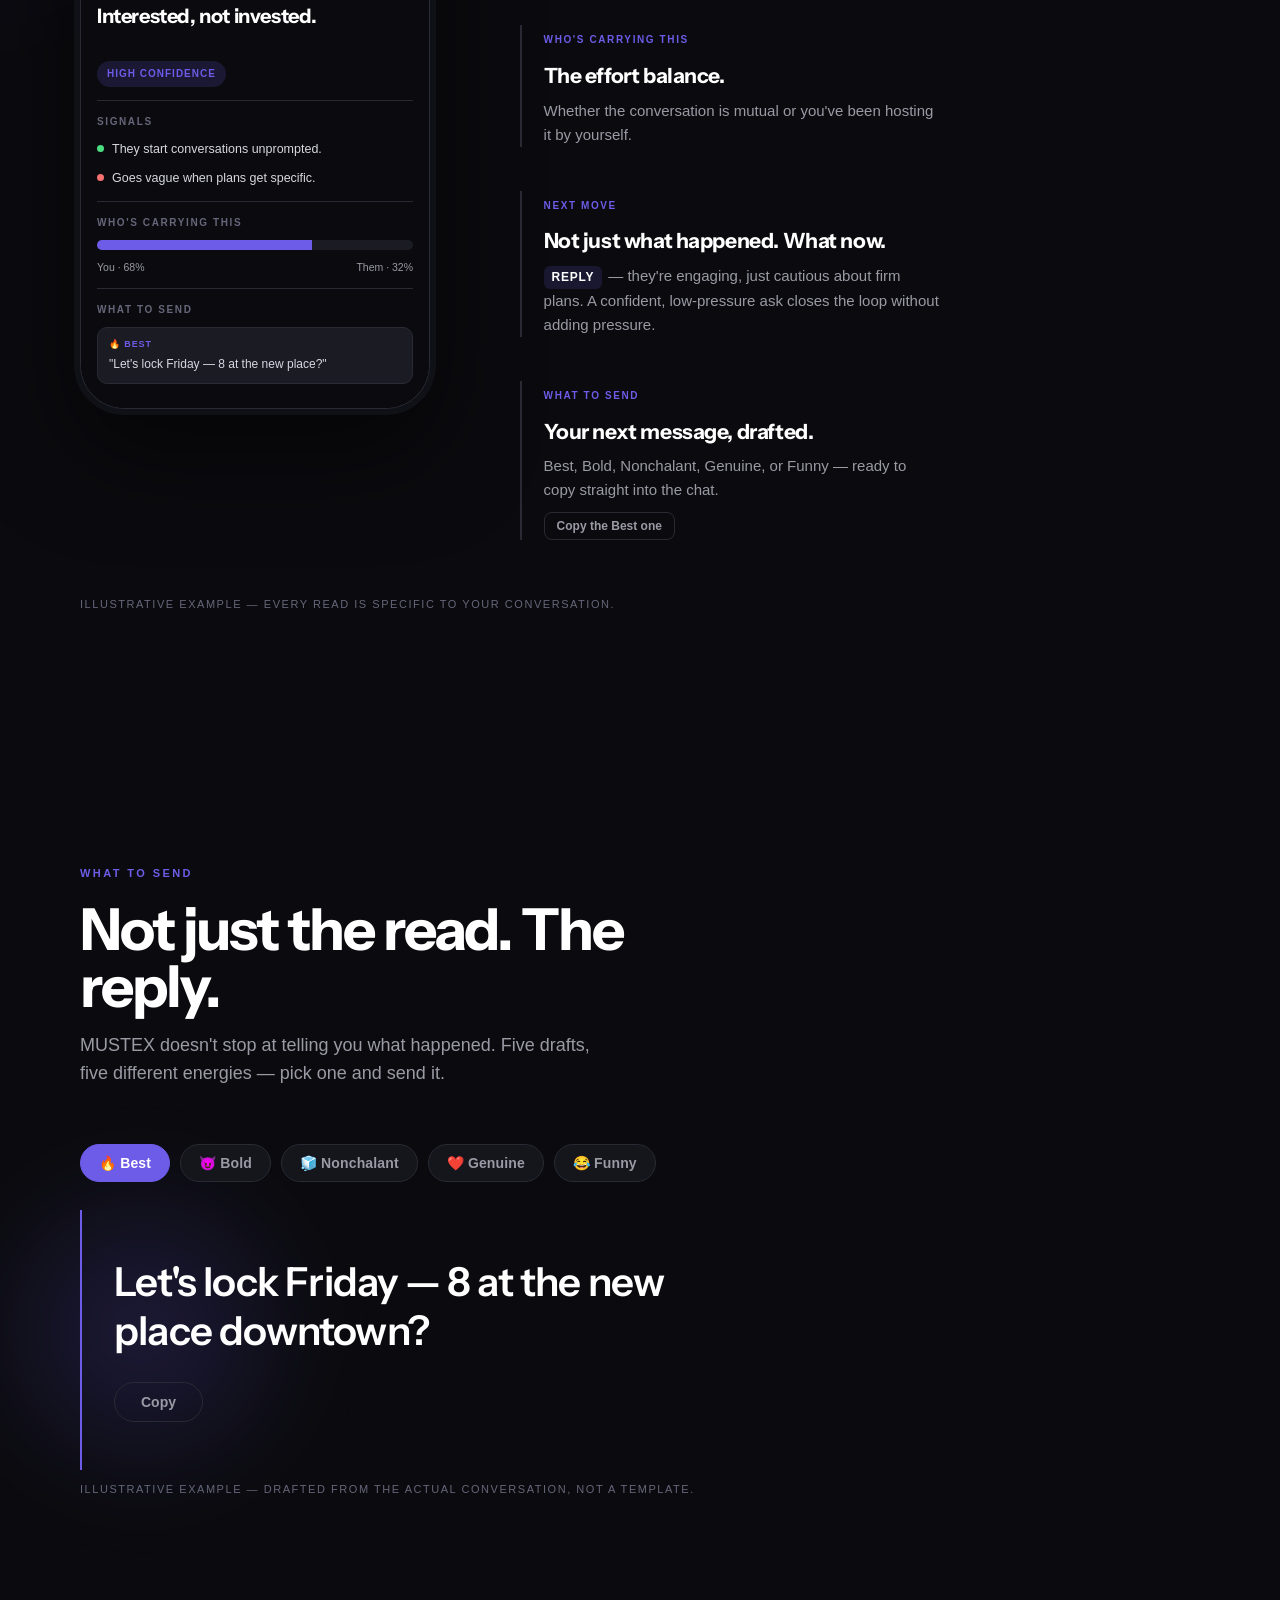
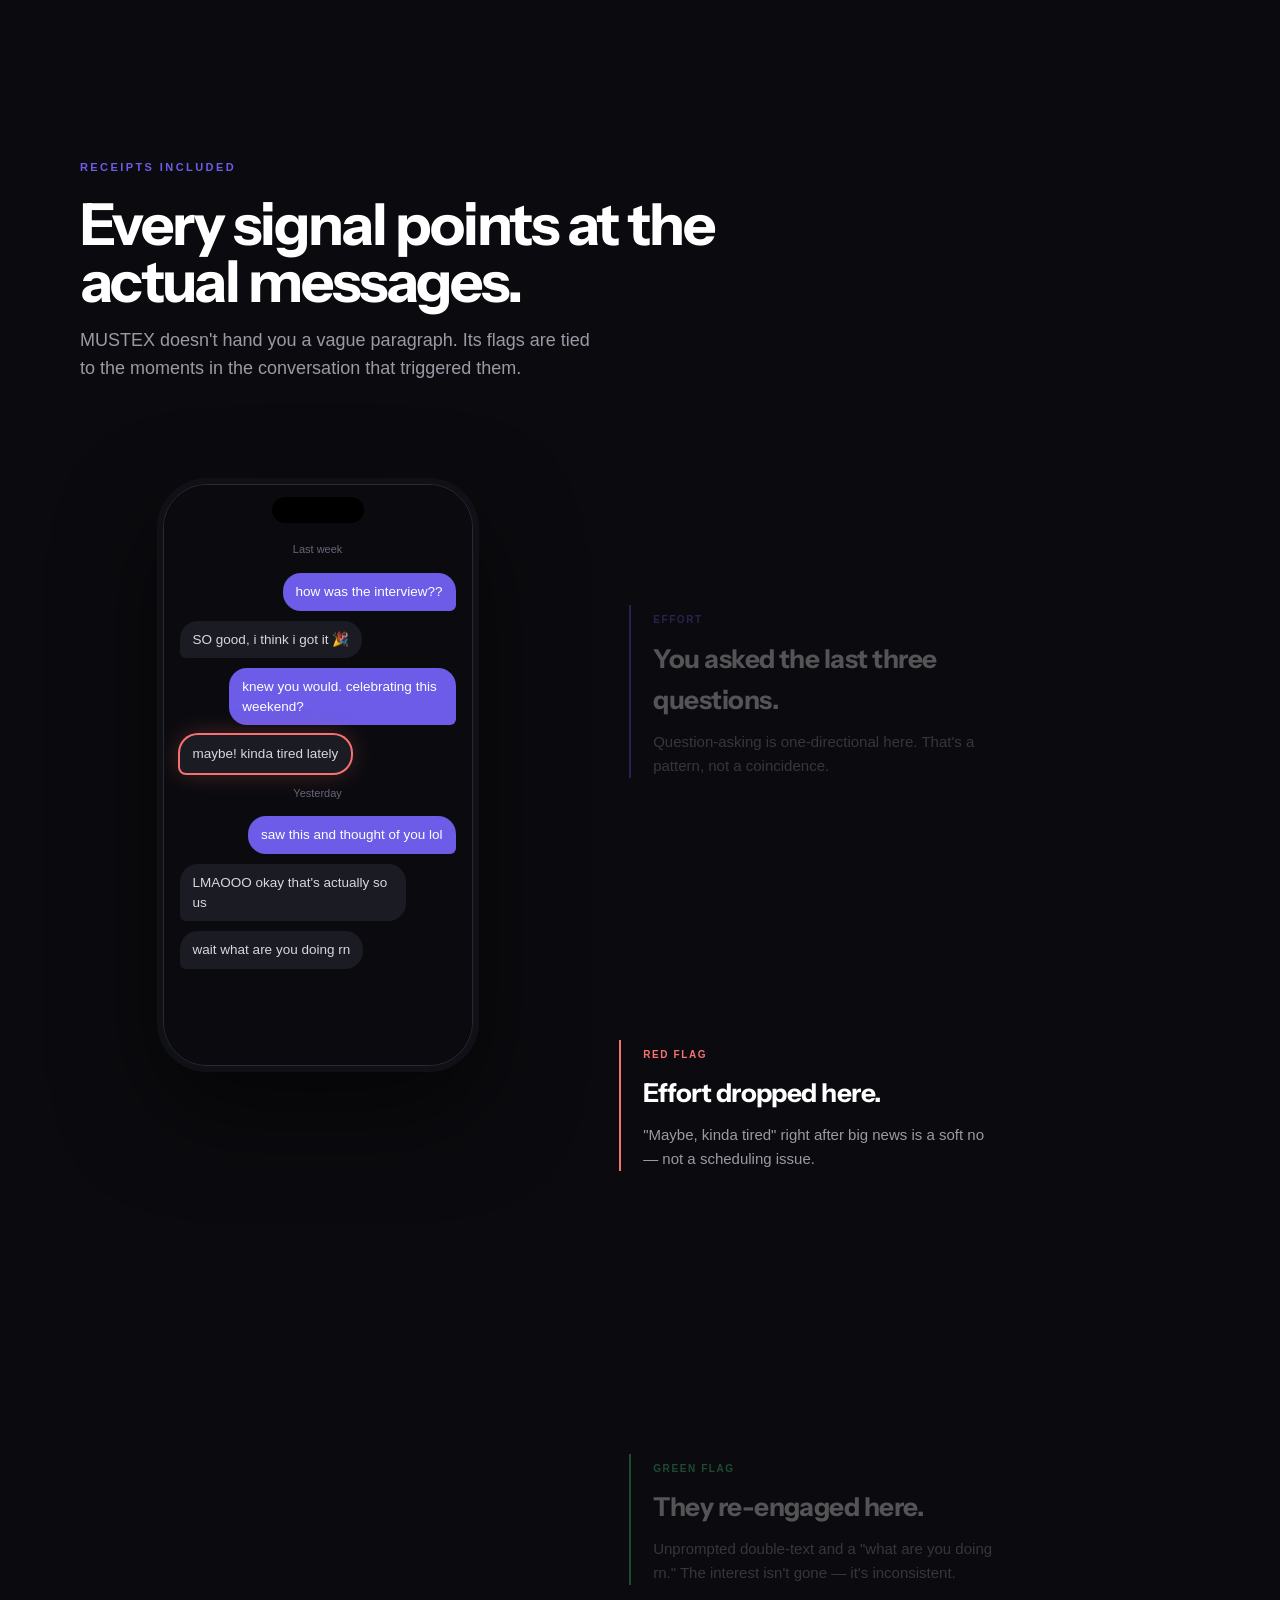
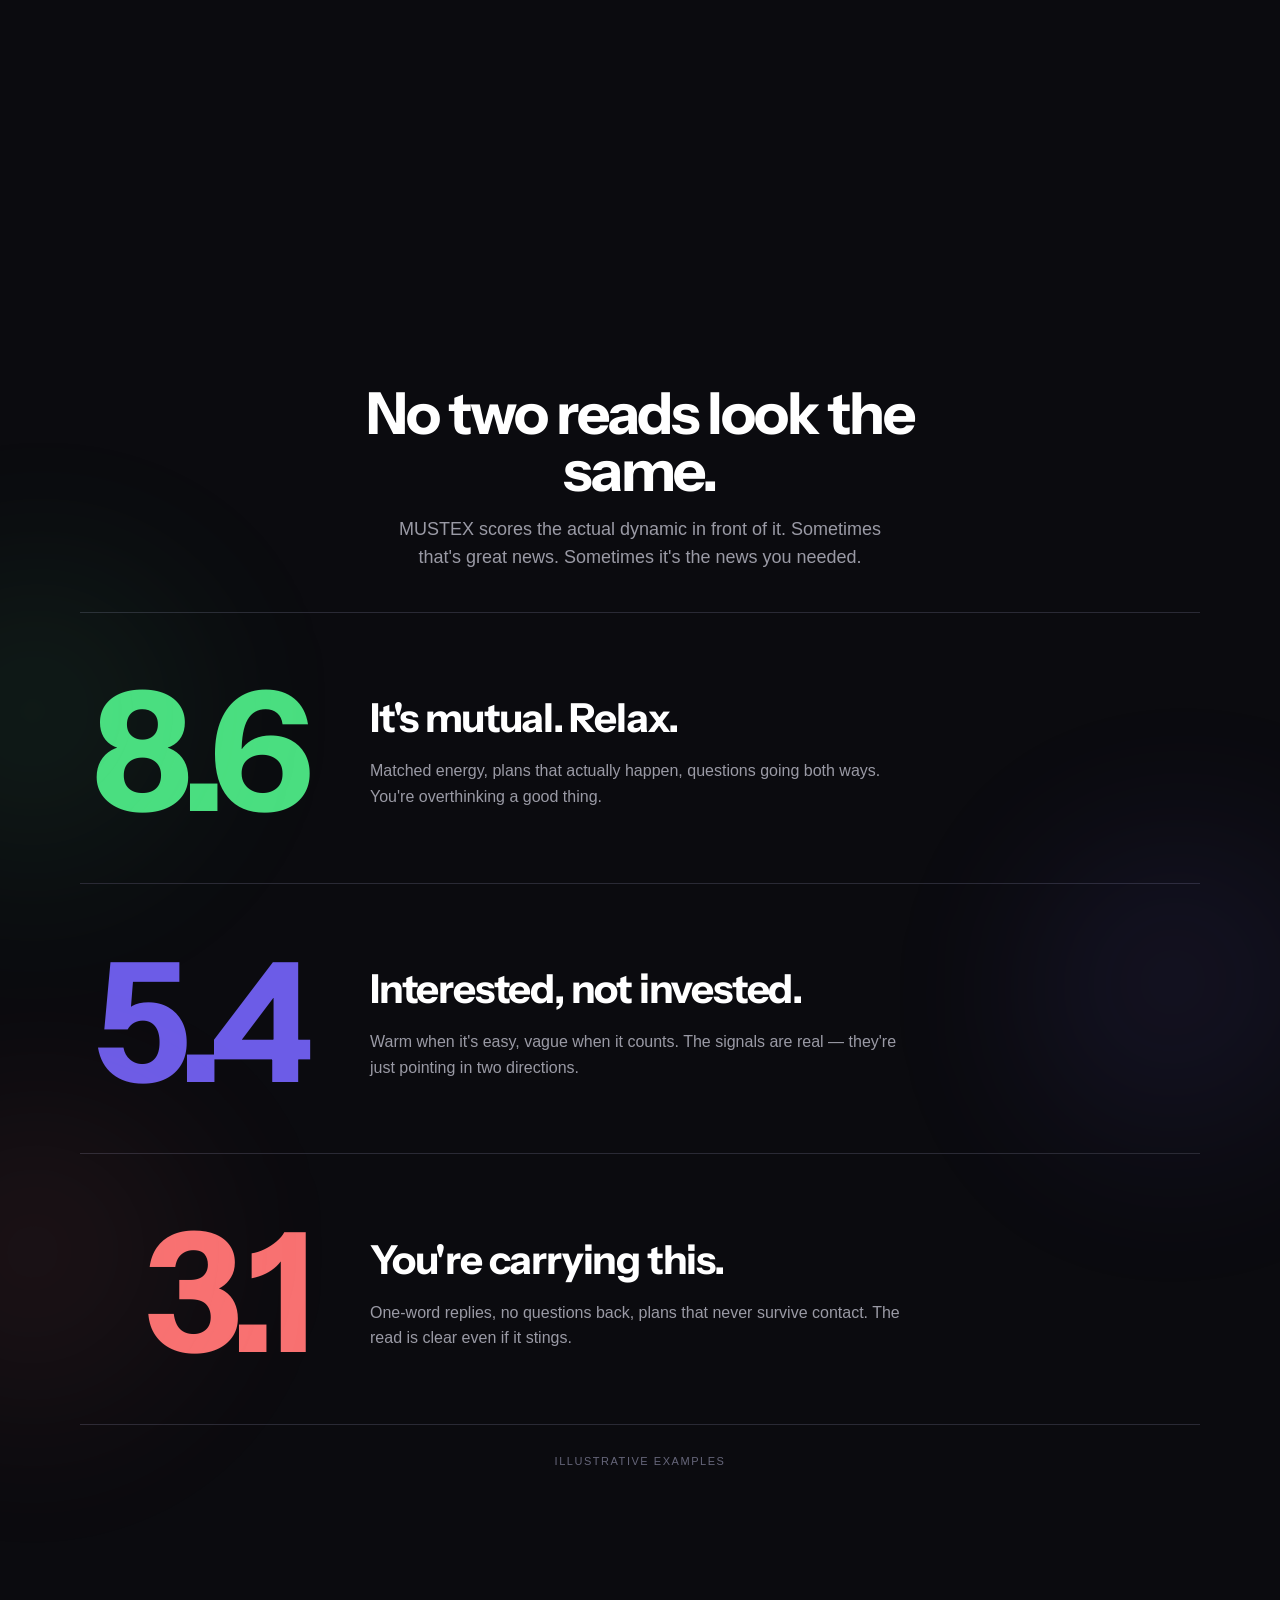
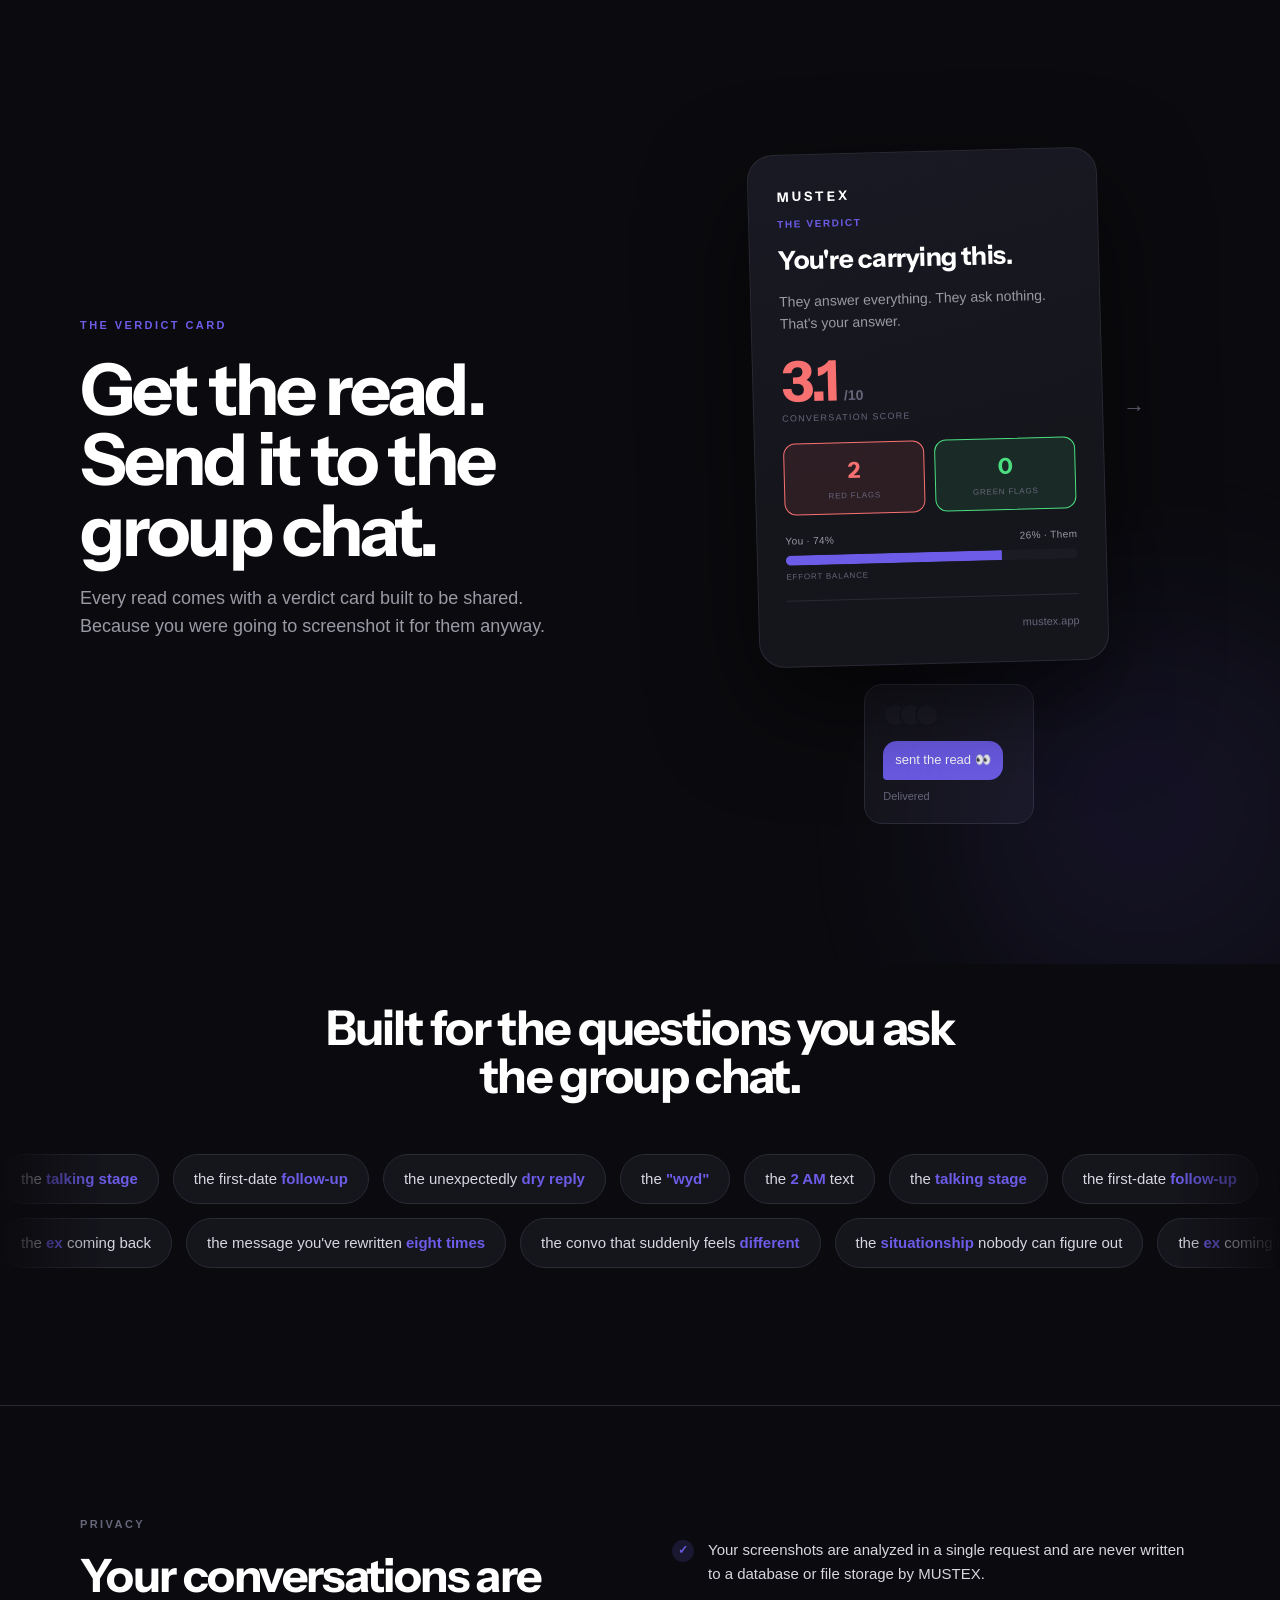
==== commit 19b051d8: "fix: polish cinematic phone camera path Replaces the per-chapter pile of independent transform overr" ====
--- a/index.html
+++ b/index.html
@@ -303,6 +303,7 @@
       <div data-chapter-trigger="4"></div>
       <div data-chapter-trigger="5"></div>
       <div data-chapter-trigger="6"></div>
+      <div class="core-buffer" aria-hidden="true"></div>
     </div>
   </div>
 </section>
--- a/styles.css
+++ b/styles.css
@@ -593,37 +593,57 @@
 
 .core-stage { position: absolute; inset: 0; z-index: 1; }
 
-/* the analysis core sits behind everything, evolving with the story —
-   starts modest at chapter 1, grows through analysis/signals, recedes
-   once the verdict/reply panels take over, collapses at share. */
+/* ---------- the camera system ----------
+   One persistent phone + one persistent analysis core, tracked by a
+   single "camera" per chapter instead of a pile of unrelated transform
+   overrides. Each chapter only sets where the camera is looking
+   (--phone-x/--phone-y), how close it's pushed in (--phone-scale,
+   --core-scale) and the phone's tilt (--phone-rotate) — every property
+   transitions together so switching chapters reads as one continuous
+   move, not a cut. Base phone size is driven by BOTH viewport width
+   and height (min() of vw/vh, capped) so it never needs a discrete
+   per-breakpoint scale hack; --phone-scale then pushes in/out relative
+   to that base for the camera effect. */
+.core-stage {
+  --phone-x: 50%;
+  --phone-y: 47%;
+  --phone-scale: 1;
+  --phone-rotate: 0deg;
+  --phone-opacity: 1;
+  --core-scale: 1;
+  --phone-w: clamp(196px, min(17vw, 32vh), 292px);
+}
+.core-stage[data-chapter="1"] { --phone-x: 60%; --phone-y: 45%; --phone-scale: 1; --phone-rotate: 6deg; --core-scale: 0.88; }
+.core-stage[data-chapter="2"] { --phone-x: 50%; --phone-y: 44%; --phone-scale: 1.08; --phone-rotate: -2deg; --core-scale: 1.08; }
+.core-stage[data-chapter="3"] { --phone-x: 37%; --phone-y: 41%; --phone-scale: 1.14; --phone-rotate: -1deg; --core-scale: 1.22; }
+.core-stage[data-chapter="4"] { --phone-x: 32%; --phone-y: 44%; --phone-scale: 0.92; --phone-rotate: 0deg; --core-scale: 1; }
+.core-stage[data-chapter="5"] { --phone-x: 32%; --phone-y: 44%; --phone-scale: 0.92; --phone-rotate: 1deg; --core-scale: 0.9; }
+.core-stage[data-chapter="6"] { --phone-x: 50%; --phone-y: 48%; --phone-scale: 0.6; --phone-rotate: -3deg; --phone-opacity: 0.55; --core-scale: 0.55; }
+
+/* the analysis core sits behind everything, tracking the same camera */
 .core-stage .core-orb {
   position: absolute; top: 50%; left: 50%;
-  transform: translate(-50%, -50%) scale(0.85);
+  transform: translate(-50%, -50%) scale(var(--core-scale));
   width: 300px; height: 300px;
   z-index: 1;
-  transition: opacity 0.8s ease, transform 0.9s cubic-bezier(0.16, 1, 0.3, 1);
-}
-.core-stage[data-chapter="2"] .core-orb { transform: translate(-50%, -50%) scale(1.1); }
-.core-stage[data-chapter="3"] .core-orb { transform: translate(-50%, -50%) scale(1.22); }
-.core-stage[data-chapter="4"] .core-orb { transform: translate(-50%, -50%) scale(1); }
-.core-stage[data-chapter="5"] .core-orb { transform: translate(-50%, -50%) scale(0.92); }
-.core-stage[data-chapter="6"] .core-orb { transform: translate(-50%, -50%) scale(0.6); }
-
-/* the phone: a cinematic object that repositions per chapter — smaller
-   and framed with breathing room at chapter 1, growing more immersive
-   through analysis/signals, then receding as the verdict/reply panels
-   and finally the share scene take over. */
+  transition: opacity 0.8s ease, transform 1s cubic-bezier(0.16, 1, 0.3, 1);
+}
+
+/* the phone: one persistent object, moved/scaled/tilted by the camera */
 .core-phone-slot {
-  position: absolute; top: 50%; z-index: 3;
-  transition: left 0.9s cubic-bezier(0.16, 1, 0.3, 1), transform 0.9s cubic-bezier(0.16, 1, 0.3, 1), opacity 0.6s ease;
-}
-.core-phone-slot .phone { width: clamp(200px, 17vw, 270px); box-shadow: 0 0 0 6px #101017, 0 50px 120px rgba(0, 0, 0, 0.6); }
-.core-stage[data-chapter="1"] .core-phone-slot { left: 72%; transform: translate(-50%, -50%) rotate(5deg) scale(0.76); }
-.core-stage[data-chapter="2"] .core-phone-slot { left: 50%; transform: translate(-50%, -50%) rotate(-2deg) scale(0.98); }
-.core-stage[data-chapter="3"] .core-phone-slot { left: 36%; transform: translate(-50%, -50%) rotate(-1deg) scale(1.04); }
-.core-stage[data-chapter="4"] .core-phone-slot { left: 24%; transform: translate(-50%, -50%) rotate(0deg) scale(0.8); }
-.core-stage[data-chapter="5"] .core-phone-slot { left: 24%; transform: translate(-50%, -50%) rotate(1deg) scale(0.8); }
-.core-stage[data-chapter="6"] .core-phone-slot { left: 50%; transform: translate(-50%, -50%) rotate(-3deg) scale(0.55); opacity: 0.5; }
+  position: absolute;
+  top: var(--phone-y); left: var(--phone-x);
+  z-index: 3;
+  transform: translate(-50%, -50%) rotate(var(--phone-rotate)) scale(var(--phone-scale));
+  opacity: var(--phone-opacity);
+  transition: top 1s cubic-bezier(0.16, 1, 0.3, 1), left 1s cubic-bezier(0.16, 1, 0.3, 1),
+              transform 1s cubic-bezier(0.16, 1, 0.3, 1), opacity 0.6s ease;
+}
+.core-phone-slot .phone {
+  width: var(--phone-w);
+  box-shadow: 0 0 0 6px #101017, 0 50px 120px rgba(0, 0, 0, 0.6);
+}
+.core-phone-slot .phone-screen { min-height: calc(var(--phone-w) * 1.93); }
 
 .core-note {
   position: absolute; bottom: -8%; left: 50%; transform: translateX(-50%);
@@ -783,15 +803,11 @@
 .core-line.swap { opacity: 0; transform: translateY(10px); }
 
 @media (min-width: 901px) and (max-height: 820px) {
+  /* --phone-w already contracts on short heights via its 32vh term —
+     no separate per-chapter scale hack needed here anymore. Only the
+     pieces the camera formula doesn't cover get tightened. */
   .core-sticky { height: 100vh; }
   .core-stage .core-orb { width: 240px; height: 240px; }
-  .core-phone-slot .phone { width: clamp(160px, 13vw, 210px); }
-  .core-stage[data-chapter="1"] .core-phone-slot { transform: translate(-50%, -50%) rotate(5deg) scale(0.7); }
-  .core-stage[data-chapter="2"] .core-phone-slot { transform: translate(-50%, -50%) rotate(-2deg) scale(0.88); }
-  .core-stage[data-chapter="3"] .core-phone-slot { transform: translate(-50%, -50%) rotate(-1deg) scale(0.94); }
-  .core-stage[data-chapter="4"] .core-phone-slot,
-  .core-stage[data-chapter="5"] .core-phone-slot { transform: translate(-50%, -50%) rotate(0deg) scale(0.72); }
-  .core-stage[data-chapter="6"] .core-phone-slot { transform: translate(-50%, -50%) rotate(-3deg) scale(0.48); }
   .core-line { font-size: clamp(24px, 3.2vw, 42px); }
   .core-caption { bottom: 6%; max-width: 50vw; }
   .core-panel { padding: 18px; width: min(300px, 34vw); }
@@ -804,10 +820,11 @@
   .core-stage {
     position: static; inset: auto;
     display: flex; flex-direction: column; align-items: center; gap: 14px;
+    --phone-w: min(60vw, 230px);
   }
   .core-stage .core-orb { position: static; transform: none; width: 140px; height: 140px; margin: 0 auto; }
   .core-phone-slot { position: static; transform: none !important; left: auto; }
-  .core-phone-slot .phone { width: min(60vw, 230px); margin: 0 auto; }
+  .core-phone-slot .phone { margin: 0 auto; }
   .core-note { position: static; transform: none; display: inline-block; margin: 8px auto 0; opacity: 1 !important; }
   .core-stage:not([data-chapter="1"]) .core-note { display: none; }
   .float-msg { position: static; max-width: none; margin: 0 auto; opacity: 0; height: 0; overflow: hidden; transition: none; }
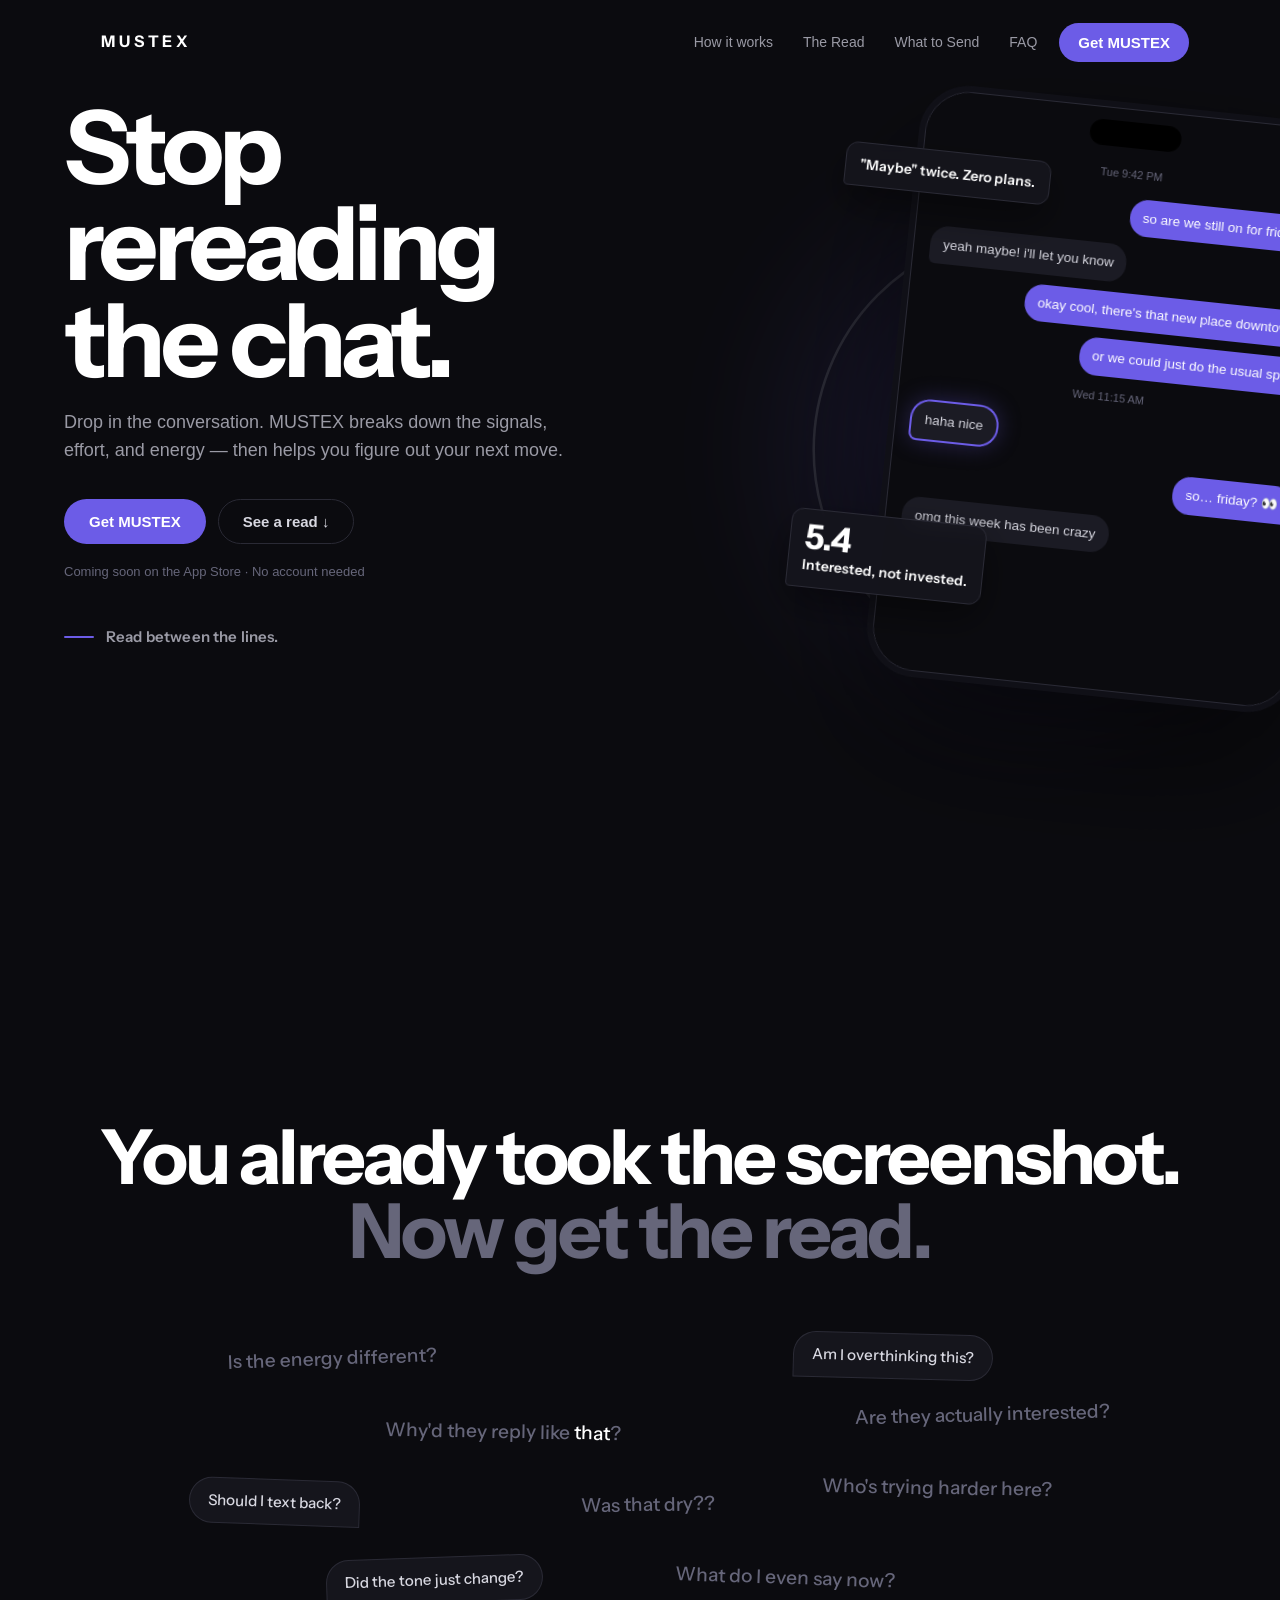
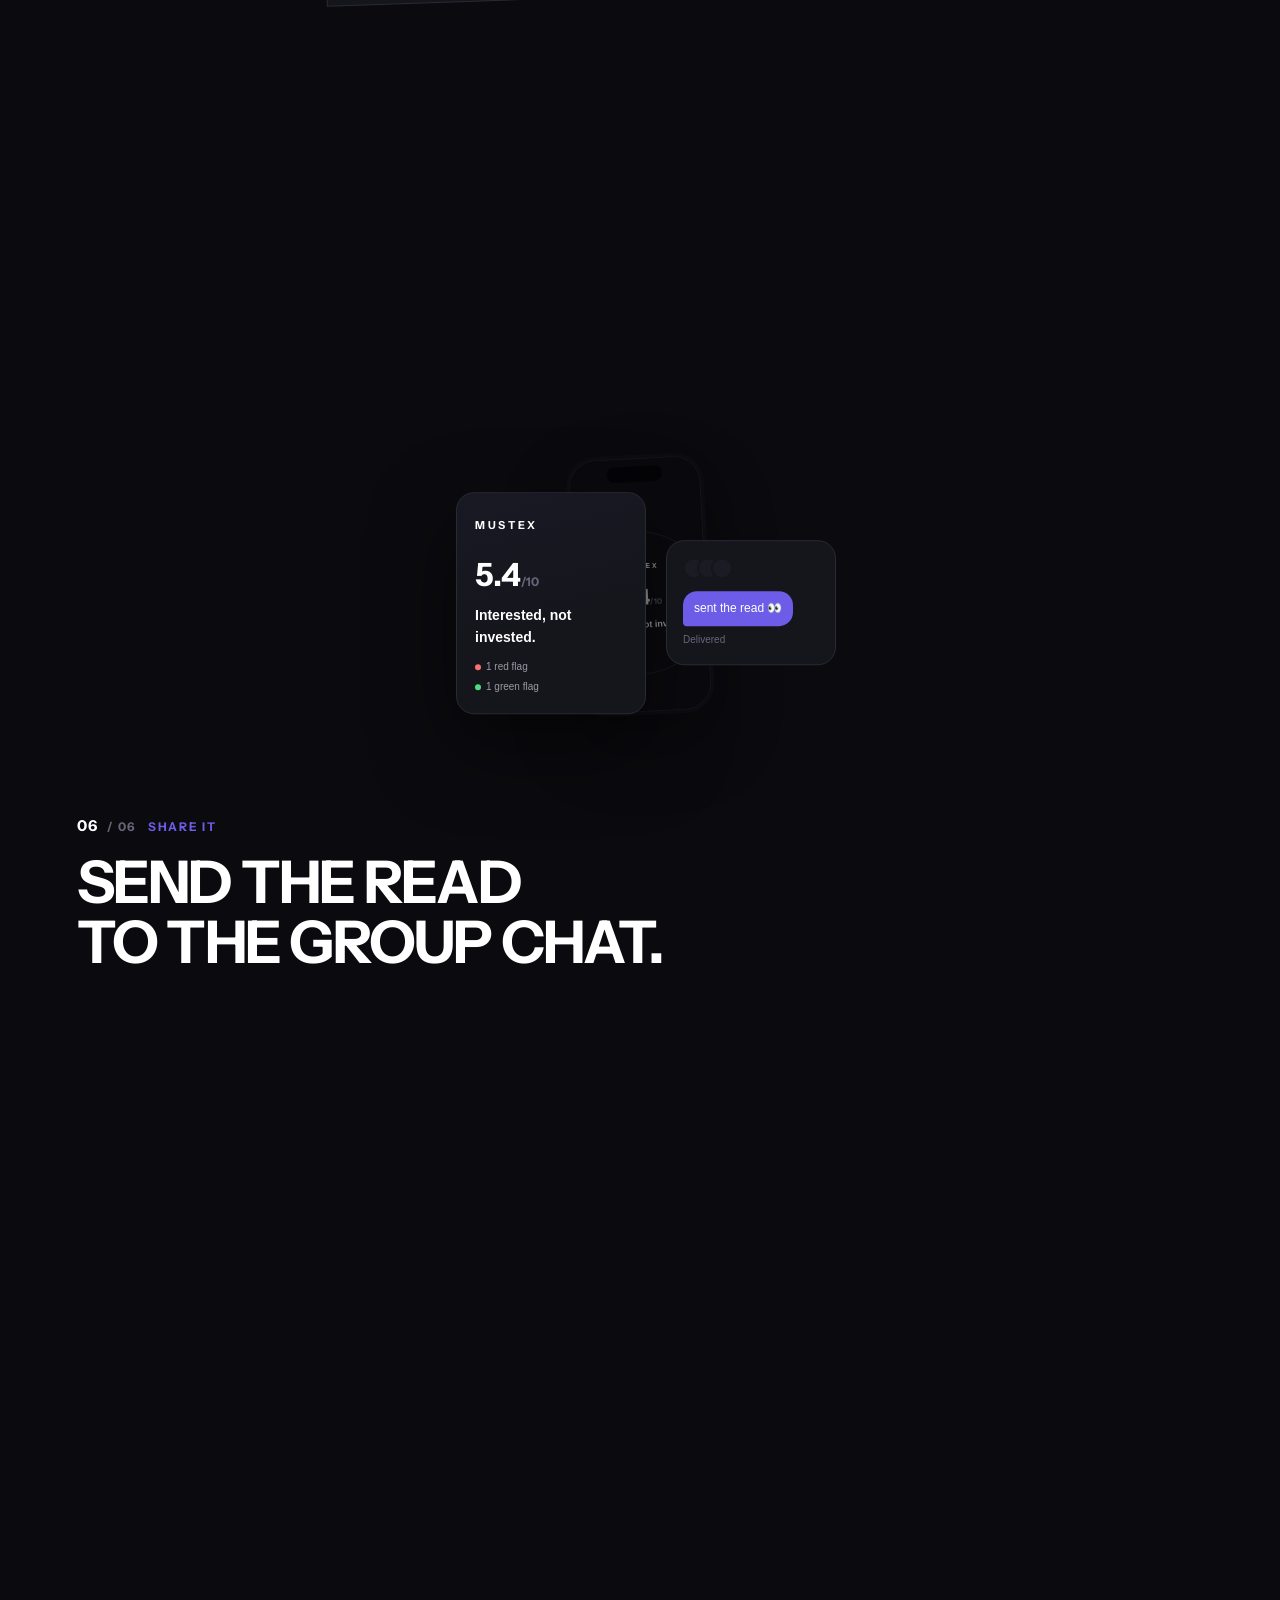
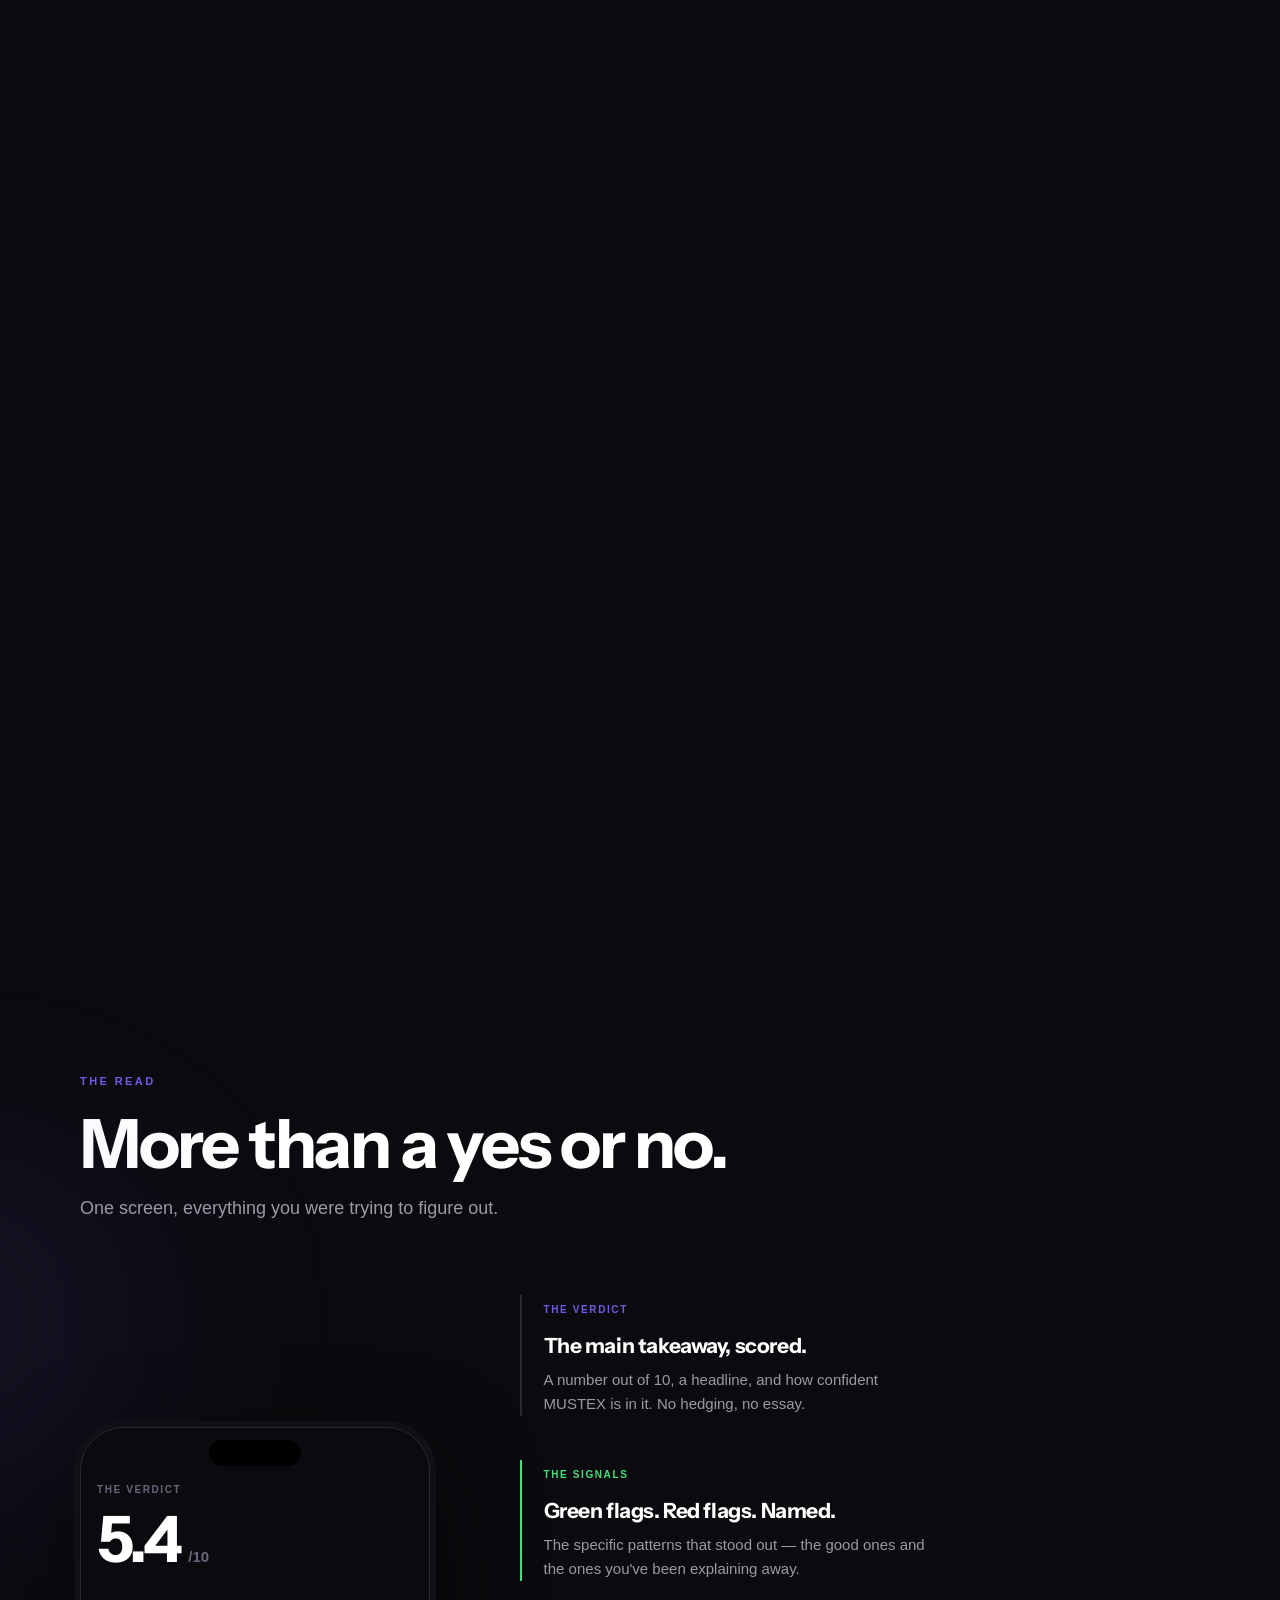
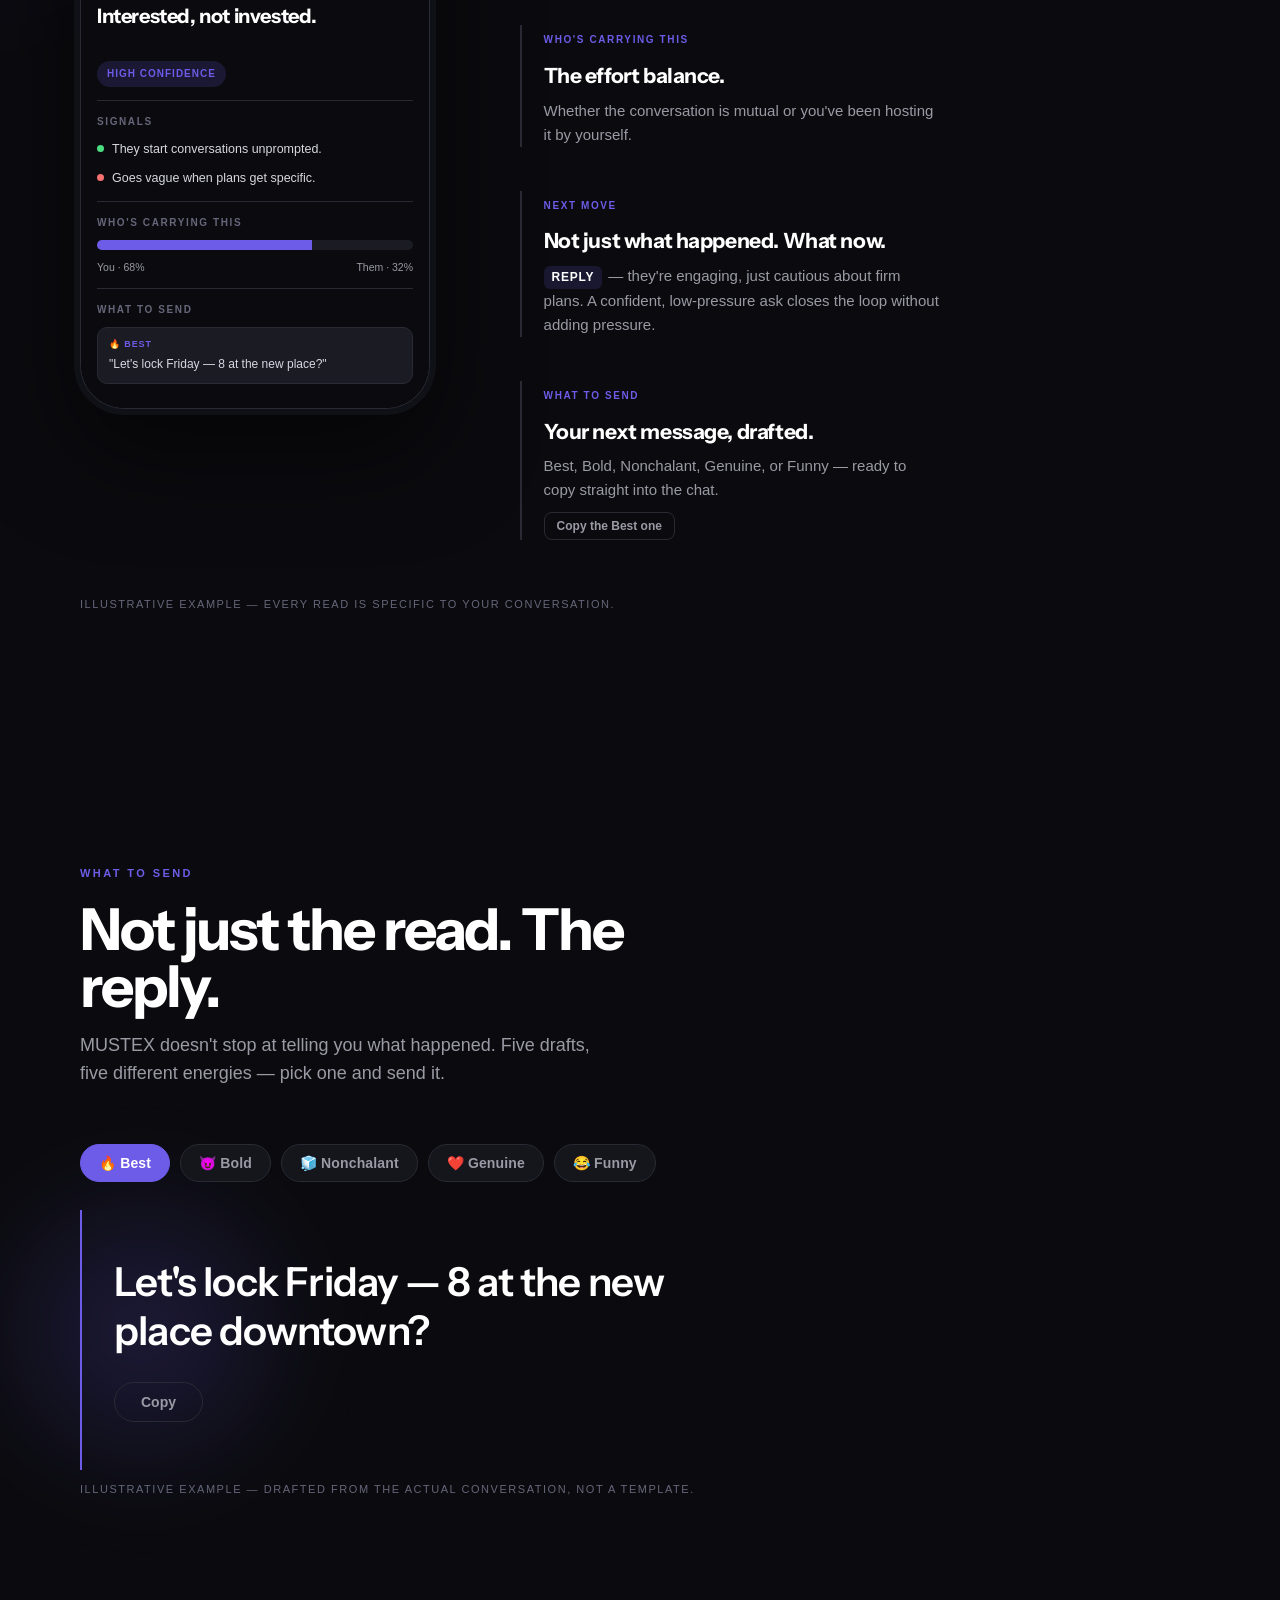
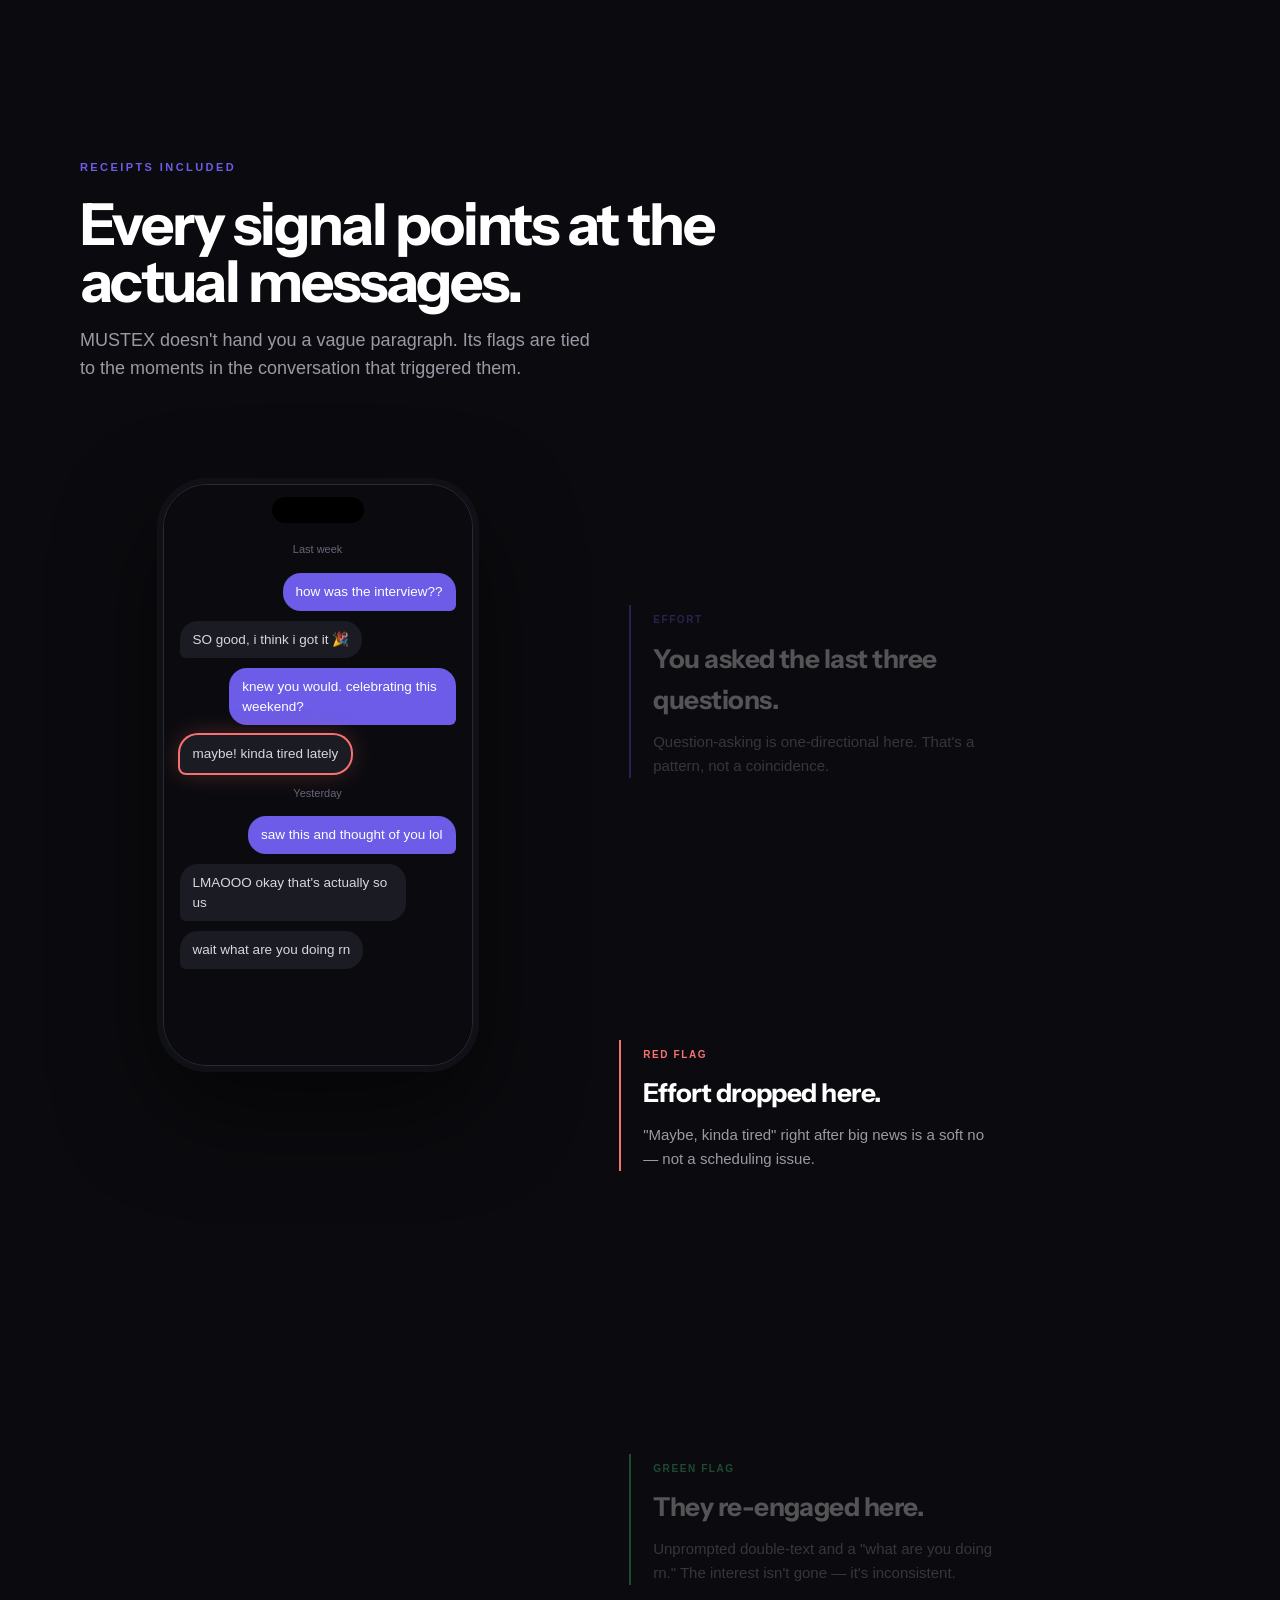
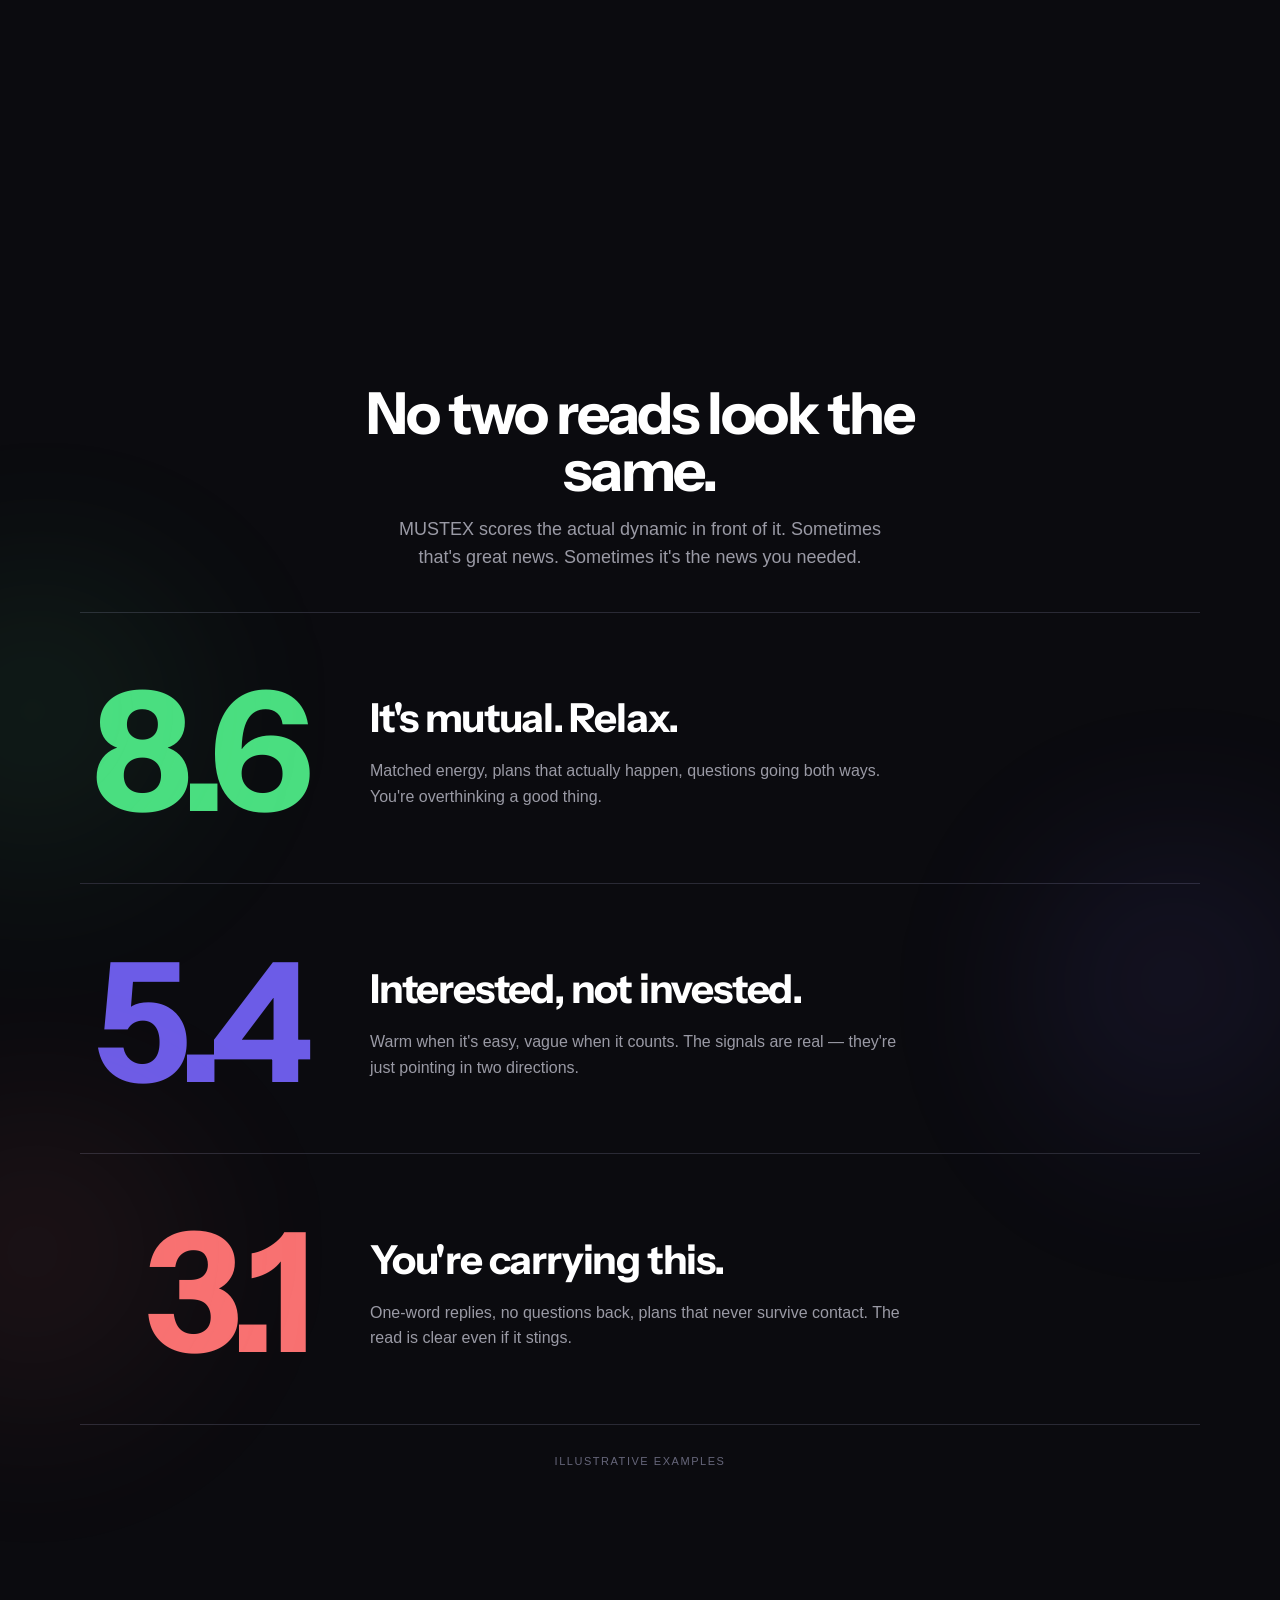
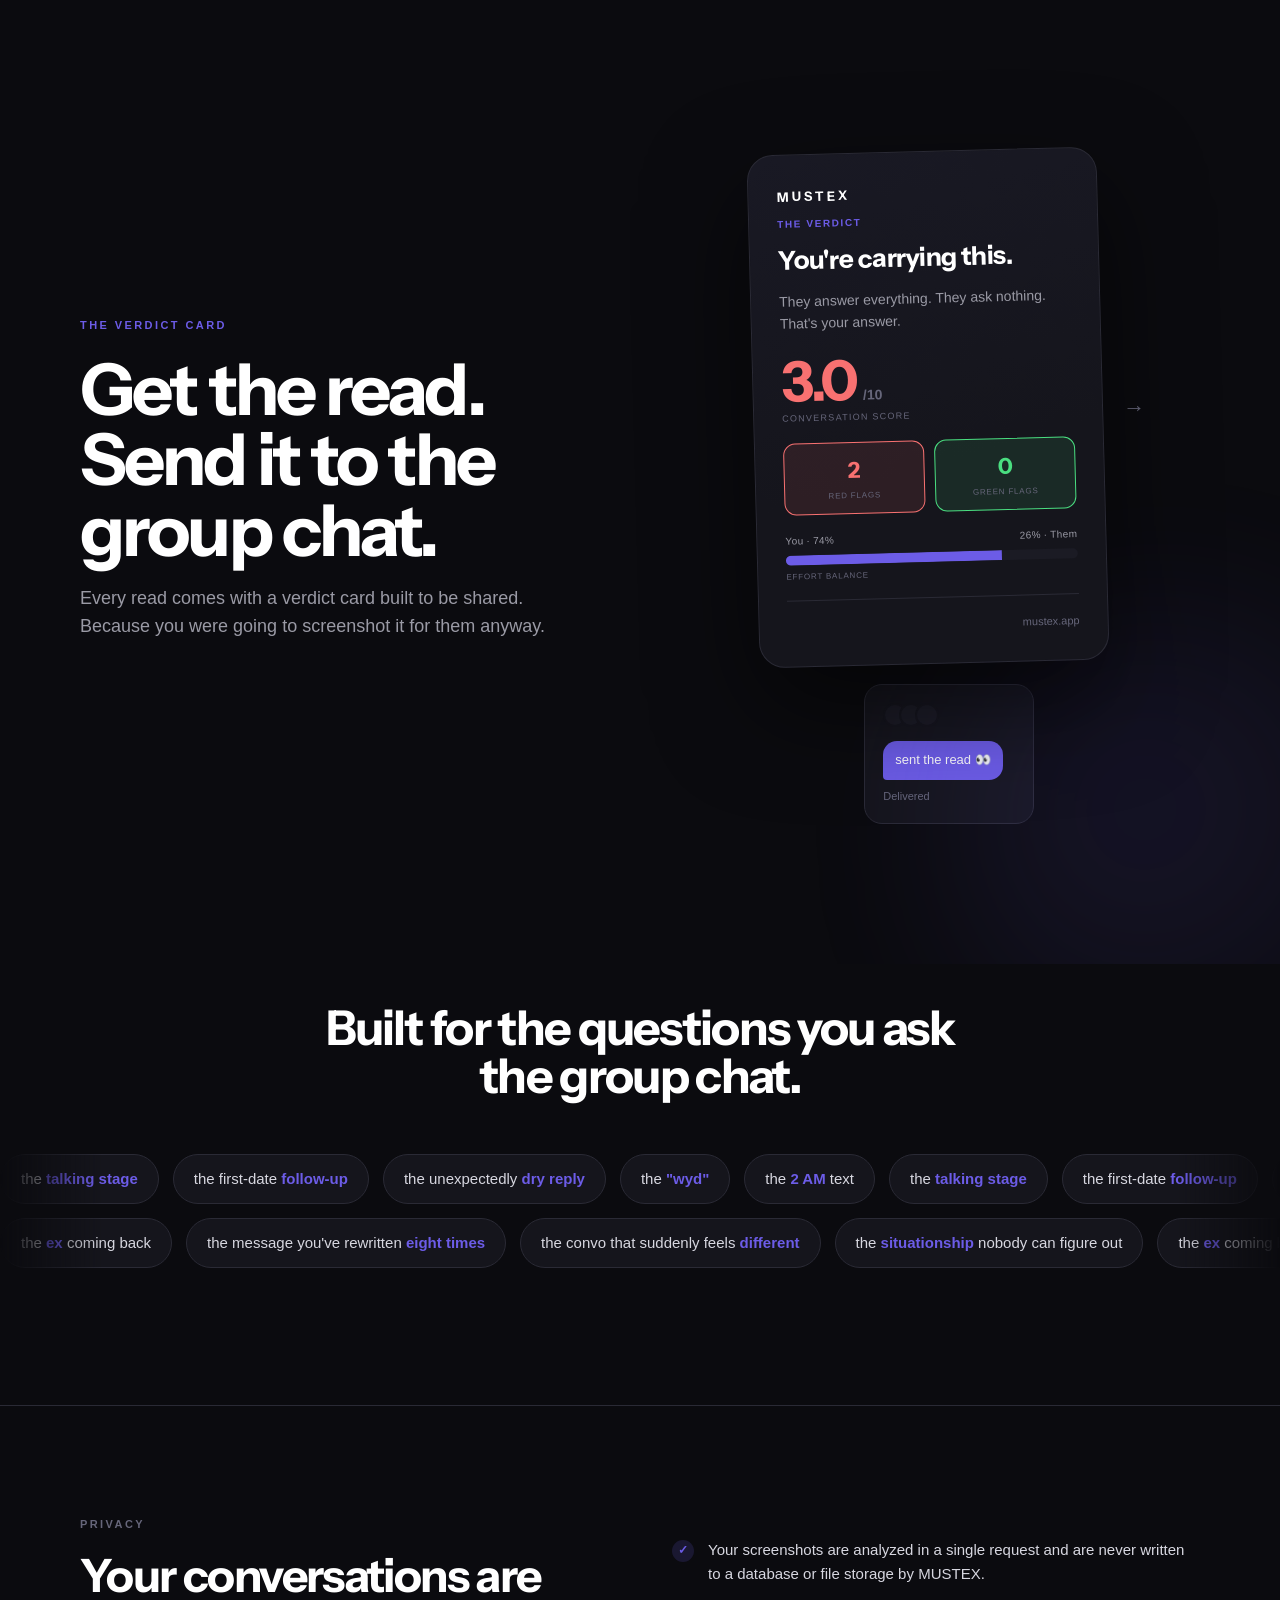
==== commit 0d12552a: "fix: final mobile cinematic polish — sizing, safe areas, scrollbar, glitch Real headless-Chromium di" ====
--- a/index.html
+++ b/index.html
@@ -2,7 +2,7 @@
 <html lang="en">
 <head>
 <meta charset="utf-8" />
-<meta name="viewport" content="width=device-width, initial-scale=1" />
+<meta name="viewport" content="width=device-width, initial-scale=1, viewport-fit=cover" />
 <title>MUSTEX — Read between the lines</title>
 <meta name="description" content="MUSTEX turns a screenshot of your conversation into a structured read: the verdict, the signals, the effort balance, and what to send next. Coming soon to iPhone." />
 <link rel="canonical" href="https://z-skii.github.io/Mustex-site/" />
@@ -248,6 +248,7 @@
 
         <!-- chapter 4 only: the verdict builds as its own object, not inside the phone -->
         <div class="core-panel core-verdict-panel" id="coreVerdictPanel" aria-hidden="true">
+         <div class="core-panel-inner">
           <span class="rp-k">The verdict</span>
           <div class="rp-score-row"><span class="rp-score" data-count="5.4">5.4</span><span class="rp-outof">/10</span></div>
           <p class="rp-headline">Interested, not invested.</p>
@@ -259,10 +260,12 @@
           <span class="rp-k">Who's carrying this</span>
           <div class="rp-effort"><div class="you"></div></div>
           <div class="rp-effort-legend"><span>You · 68%</span><span>Them · 32%</span></div>
+         </div>
         </div>
 
         <!-- chapter 5 only: reply controls float free of any card -->
         <div class="core-panel core-reply-panel mode-switcher" id="coreReplyPanel">
+         <div class="core-panel-inner">
           <span class="rp-k">What to send</span>
           <div class="core-reply-pills" role="group" aria-label="Reply style">
             <button class="mode-btn pill active" type="button" aria-pressed="true" data-mode="best">🔥 Best</button>
@@ -271,10 +274,12 @@
           </div>
           <p class="core-reply-text mode-reply-text" data-reply-best="Let's lock Friday — 8 at the new place downtown?" data-reply-bold="Friday, 8pm, new place downtown. I'll see you there 😏" data-reply-nonchalant="No worries if not — lmk whenever Friday's actually happening">Let's lock Friday — 8 at the new place downtown?</p>
           <button class="copy-btn core-copy-btn mode-copy-btn" type="button">Copy</button>
+         </div>
         </div>
 
         <!-- chapter 6 only: the result converges and lands in a group chat -->
         <div class="core-panel core-share-scene" id="coreShareScene" aria-hidden="true">
+         <div class="core-panel-inner">
           <div class="core-sharecard">
             <span class="wordmark">MUSTEX</span>
             <p class="core-share-score">5.4<small>/10</small></p>
@@ -286,6 +291,7 @@
             <div class="core-gc-bubble">sent the read 👀</div>
             <span class="core-gc-delivered">Delivered</span>
           </div>
+         </div>
         </div>
 
         <div class="core-caption">
--- a/styles.css
+++ b/styles.css
@@ -30,7 +30,15 @@
 }
 
 * { box-sizing: border-box; }
-html { scroll-behavior: smooth; }
+html {
+  scroll-behavior: smooth;
+  /* Hide the visual scrollbar for this full-bleed, app-like cinematic
+     experience — native scrolling (wheel/touch/keyboard) is untouched;
+     only the rendered scrollbar track is suppressed. */
+  scrollbar-width: none; /* Firefox */
+  -ms-overflow-style: none; /* legacy Edge/IE */
+}
+html::-webkit-scrollbar { display: none; } /* Chrome/Safari/Edge (Chromium) */
 
 body {
   margin: 0;
@@ -41,7 +49,10 @@
   line-height: 1.6;
   -webkit-font-smoothing: antialiased;
   overflow-x: hidden;
-}
+  scrollbar-width: none;
+  -ms-overflow-style: none;
+}
+body::-webkit-scrollbar { display: none; }
 
 img { max-width: 100%; display: block; }
 a { color: inherit; }
@@ -166,7 +177,7 @@
 
 /* ---------- nav ---------- */
 
-.nav { position: fixed; inset: 12px 0 auto; z-index: 50; pointer-events: none; }
+.nav { position: fixed; top: max(12px, env(safe-area-inset-top)); left: 0; right: 0; z-index: 50; pointer-events: none; }
 .nav-inner {
   pointer-events: auto;
   width: min(var(--wrap), 100% - 24px);
@@ -490,6 +501,8 @@
   .hero-copy h1 { font-size: clamp(46px, 13vw, 76px); }
   .fn-1 { top: 6%; left: -6%; }
   .fn-score { left: -8%; bottom: 6%; }
+  /* same GPU-compositing hazard as .core-panel — drop the blur on mobile */
+  .hero-phone-stage .float-note { backdrop-filter: none; -webkit-backdrop-filter: none; background: rgba(21, 21, 28, 0.96); }
 }
 
 @media (min-width: 961px) and (max-height: 820px) {
@@ -731,8 +744,8 @@
   transform: translate(0, -50%) scale(1);
   transition: opacity 0.7s ease, transform 0.7s cubic-bezier(0.16, 1, 0.3, 1), visibility 0s linear 0s;
 }
-.core-verdict-panel { display: flex; flex-direction: column; gap: 9px; }
-.core-reply-panel { display: flex; flex-direction: column; gap: 14px; align-items: flex-start; }
+.core-verdict-panel .core-panel-inner { display: flex; flex-direction: column; gap: 9px; }
+.core-reply-panel .core-panel-inner { display: flex; flex-direction: column; gap: 14px; align-items: flex-start; }
 .core-reply-pills { display: flex; gap: 8px; flex-wrap: wrap; }
 .core-reply-pills .pill {
   font-family: var(--ui);
@@ -752,9 +765,9 @@
 .core-share-scene {
   right: 50%; transform: translate(50%, -50%) scale(0.96);
   width: min(420px, 40vw);
-  display: flex; align-items: center; gap: 20px;
   background: transparent; border: none; backdrop-filter: none; -webkit-backdrop-filter: none; box-shadow: none;
 }
+.core-share-scene .core-panel-inner { display: flex; align-items: center; gap: 20px; }
 .core-share-scene.active { transform: translate(50%, -50%) scale(1); }
 .core-sharecard {
   flex: none; width: 190px; padding: 18px; border-radius: 18px;
@@ -814,31 +827,137 @@
 }
 
 @media (max-width: 900px) {
-  .core-sticky { position: sticky; top: 66px; height: auto; padding: 18px 20px 26px; overflow: visible; }
+  .core-sticky {
+    position: sticky; top: 66px; height: auto; overflow: visible;
+    padding: 12px 20px max(16px, env(safe-area-inset-bottom)) 20px;
+  }
   .core-triggers > div { height: 82svh; }
   .core-world { display: none; }
   .core-stage {
     position: static; inset: auto;
-    display: flex; flex-direction: column; align-items: center; gap: 14px;
-    --phone-w: min(60vw, 230px);
+    display: flex; flex-direction: column; align-items: center; gap: 6px;
+    /* mobile has its own deliberate, restrained size per chapter — see
+       below — this is only a fallback for any chapter that doesn't set
+       one explicitly. */
+    --phone-w: min(40vw, 160px);
   }
-  .core-stage .core-orb { position: static; transform: none; width: 140px; height: 140px; margin: 0 auto; }
+  /* the analysis core is a supporting accent on mobile, not a scene
+     element competing for vertical space — kept small, and stepped
+     down further once a data panel needs the room instead (ch 4-6). */
+  .core-stage .core-orb { position: static; transform: none; width: 72px; height: 72px; margin: 0 auto; }
+  .core-stage[data-chapter="4"] .core-orb,
+  .core-stage[data-chapter="5"] .core-orb,
+  .core-stage[data-chapter="6"] .core-orb { width: 0; height: 0; margin: 0; opacity: 0; }
+
+  /* ---------- deliberate per-chapter mobile phone size ----------
+     Real width (not a decorative transform) so the phone's footprint
+     actually reflows the stacked mobile layout and gives the rest of
+     each chapter's content (signals, verdict, reply controls) real
+     room — a uniform "just shrink it everywhere" phone was the reason
+     chapter 3/5 content pushed below the viewport. Transitions on
+     width/height only run once per (debounced) chapter change, never
+     per scroll frame, so this doesn't cost continuous layout work.
+     Target: the phone should read as ~55-65% of the vertical space
+     around it, not the dominant element — chapters with a data panel
+     (4/5/6) get a noticeably smaller phone so the panel has real room. */
   .core-phone-slot { position: static; transform: none !important; left: auto; }
-  .core-phone-slot .phone { margin: 0 auto; }
-  .core-note { position: static; transform: none; display: inline-block; margin: 8px auto 0; opacity: 1 !important; }
+  .core-phone-slot .phone {
+    margin: 0 auto;
+    transition: width 0.45s cubic-bezier(0.16, 1, 0.3, 1);
+  }
+  .core-phone-slot .phone-screen { transition: min-height 0.45s cubic-bezier(0.16, 1, 0.3, 1); }
+  .core-stage[data-chapter="1"] { --phone-w: min(42vw, 164px); }
+  .core-stage[data-chapter="2"] { --phone-w: min(45vw, 176px); }
+  .core-stage[data-chapter="3"] { --phone-w: min(32vw, 128px); }
+  .core-stage[data-chapter="4"] { --phone-w: min(34vw, 134px); }
+  .core-stage[data-chapter="5"] { --phone-w: min(30vw, 118px); }
+  .core-stage[data-chapter="6"] { --phone-w: min(30vw, 116px); }
+
+  .core-note { position: static; transform: none; display: inline-block; margin: 4px auto 0; opacity: 1 !important; }
   .core-stage:not([data-chapter="1"]) .core-note { display: none; }
-  .float-msg { position: static; max-width: none; margin: 0 auto; opacity: 0; height: 0; overflow: hidden; transition: none; }
-  .core-stage[data-chapter="3"] .float-msg { opacity: 1; height: auto; overflow: visible; margin-bottom: 8px; }
+
+  /* float-msg: already collapses to a true 0 via max-height (no inner
+     wrapper needed — it has no padding of its own to leak). */
+  .float-msg {
+    position: static; max-width: none; margin: 0 auto;
+    opacity: 0; max-height: 0; overflow: hidden; pointer-events: none;
+    transition: opacity 0.3s ease, max-height 0.3s ease;
+  }
+  .core-stage[data-chapter="3"] .float-msg {
+    opacity: 1; max-height: 60px; overflow: visible; margin-bottom: 6px;
+    transition: opacity 0.3s ease 0.1s, max-height 0.3s ease 0.1s;
+  }
   .float-msg-line { display: none; }
+
+  /* core-panel: the grid 0fr/1fr technique animates a true, padding-
+     included collapse to zero — max-height:0 alone left ~50px of the
+     panel's own padding rendered even while "closed" (a flex-item +
+     max-height quirk), which is why chapter 4/5 content used to push
+     past the fold. Needs the .core-panel-inner wrapper as the single
+     grid item — plain max-height can't zero out a box's own padding. */
   .core-panel {
     position: static; width: 100%; max-width: 340px;
     transform: none !important; margin: 0 auto;
-    display: none;
+    display: grid; grid-template-rows: 0fr;
+    opacity: 0; pointer-events: none;
+    padding: 0 18px; border-radius: 18px;
+    transition: opacity 0.3s ease, grid-template-rows 0.4s ease, padding 0.4s ease;
+    /* backdrop-filter is a GPU-compositing hazard during iOS Safari's
+       toolbar show/hide animation on a sticky-pinned scene — drop it
+       on mobile in favor of a plain solid panel. */
+    backdrop-filter: none; -webkit-backdrop-filter: none;
+    background: rgba(21, 21, 28, 0.94);
   }
-  .core-panel.active { display: flex; }
-  .core-share-scene { flex-direction: column; }
-  .core-caption { position: static; max-width: none; text-align: center; margin-top: 4px; }
-  .core-line { font-size: clamp(26px, 8vw, 38px); }
+  /* small stagger: new panel content settles in slightly AFTER the
+     phone has started resizing (0.45s width transition), instead of
+     both changing on the same frame — that simultaneity read as a
+     "glitch" at the chapter boundary. Hiding stays immediate. */
+  .core-panel.active {
+    opacity: 1; grid-template-rows: 1fr; pointer-events: auto; padding: 16px 18px;
+    transition: opacity 0.35s ease 0.14s, grid-template-rows 0.45s ease 0.14s, padding 0.45s ease 0.14s;
+  }
+  .core-panel-inner { min-height: 0; overflow: hidden; }
+  .core-verdict-panel .core-panel-inner { gap: 6px; }
+  .core-reply-panel .core-panel-inner { gap: 8px; }
+  .core-panel .rp-score { font-size: 38px; }
+  .core-panel .rp-headline { font-size: 16px; }
+  .core-panel .rp-sep { margin: 1px 0; }
+  .core-panel .rp-conf { padding: 3px 8px; font-size: 9px; }
+  .core-panel .rp-flag { font-size: 12px; }
+  /* keep the share card + group-chat mockup side by side even on
+     mobile (stacking them vertically nearly doubled this panel's
+     height) — just at a compact size that fits the narrower width. */
+  .core-share-scene .core-panel-inner { gap: 10px; }
+  .core-sharecard { width: 132px; padding: 10px; border-radius: 14px; }
+  .core-share-score { font-size: 24px; margin-top: 8px; }
+  .core-sharecard h3 { font-size: 11px; }
+  .core-share-flags { margin-top: 6px; gap: 3px; font-size: 9px; }
+  .core-gc { width: 112px; padding: 10px; border-radius: 14px; }
+  .core-gc-avatars i { width: 16px; height: 16px; }
+  .core-gc-bubble { margin-top: 8px; padding: 6px 8px; font-size: 10px; }
+  .core-gc-delivered { margin-top: 4px; font-size: 9px; }
+  .core-caption { position: static; max-width: none; text-align: center; margin-top: 0; }
+  .core-line { font-size: clamp(22px, 6.8vw, 34px); }
+}
+
+@media (max-width: 900px) and (max-height: 700px) {
+  /* short phones (SE-class, 375x667) — tighten further so nothing
+     pushes past the fold. */
+  .core-sticky { top: 60px; padding-top: 8px; }
+  .core-stage { gap: 4px; }
+  .core-stage .core-orb { width: 54px; height: 54px; }
+  .core-stage[data-chapter="1"] { --phone-w: min(38vw, 146px); }
+  .core-stage[data-chapter="2"] { --phone-w: min(41vw, 156px); }
+  .core-stage[data-chapter="3"] { --phone-w: min(27vw, 104px); }
+  .core-stage[data-chapter="4"] { --phone-w: min(27vw, 104px); }
+  .core-stage[data-chapter="5"] { --phone-w: min(27vw, 104px); }
+  .core-stage[data-chapter="6"] { --phone-w: min(27vw, 102px); }
+  .core-line { font-size: clamp(20px, 6.4vw, 28px); }
+  .core-panel.active { padding: 10px 16px; }
+  .core-verdict-panel .core-panel-inner { gap: 3px; }
+  .core-panel .rp-score { font-size: 28px; }
+  .core-panel .rp-effort { height: 8px; }
+  .core-panel .rp-effort-legend { font-size: 9px; }
 }
 
 /* ---------- THE READ: one big result, called out ---------- */
@@ -1061,7 +1180,7 @@
   .evidence-pin { position: sticky; top: 80px; z-index: 1; }
   .evidence-pin .phone { width: 240px; }
   .evidence-pin .phone-screen { min-height: 430px; }
-  .annotation { min-height: 34vh; }
+  .annotation { min-height: 34svh; }
   .annotation-card {
     background: rgba(11, 11, 15, 0.92);
     padding: 14px 16px 14px 20px;
